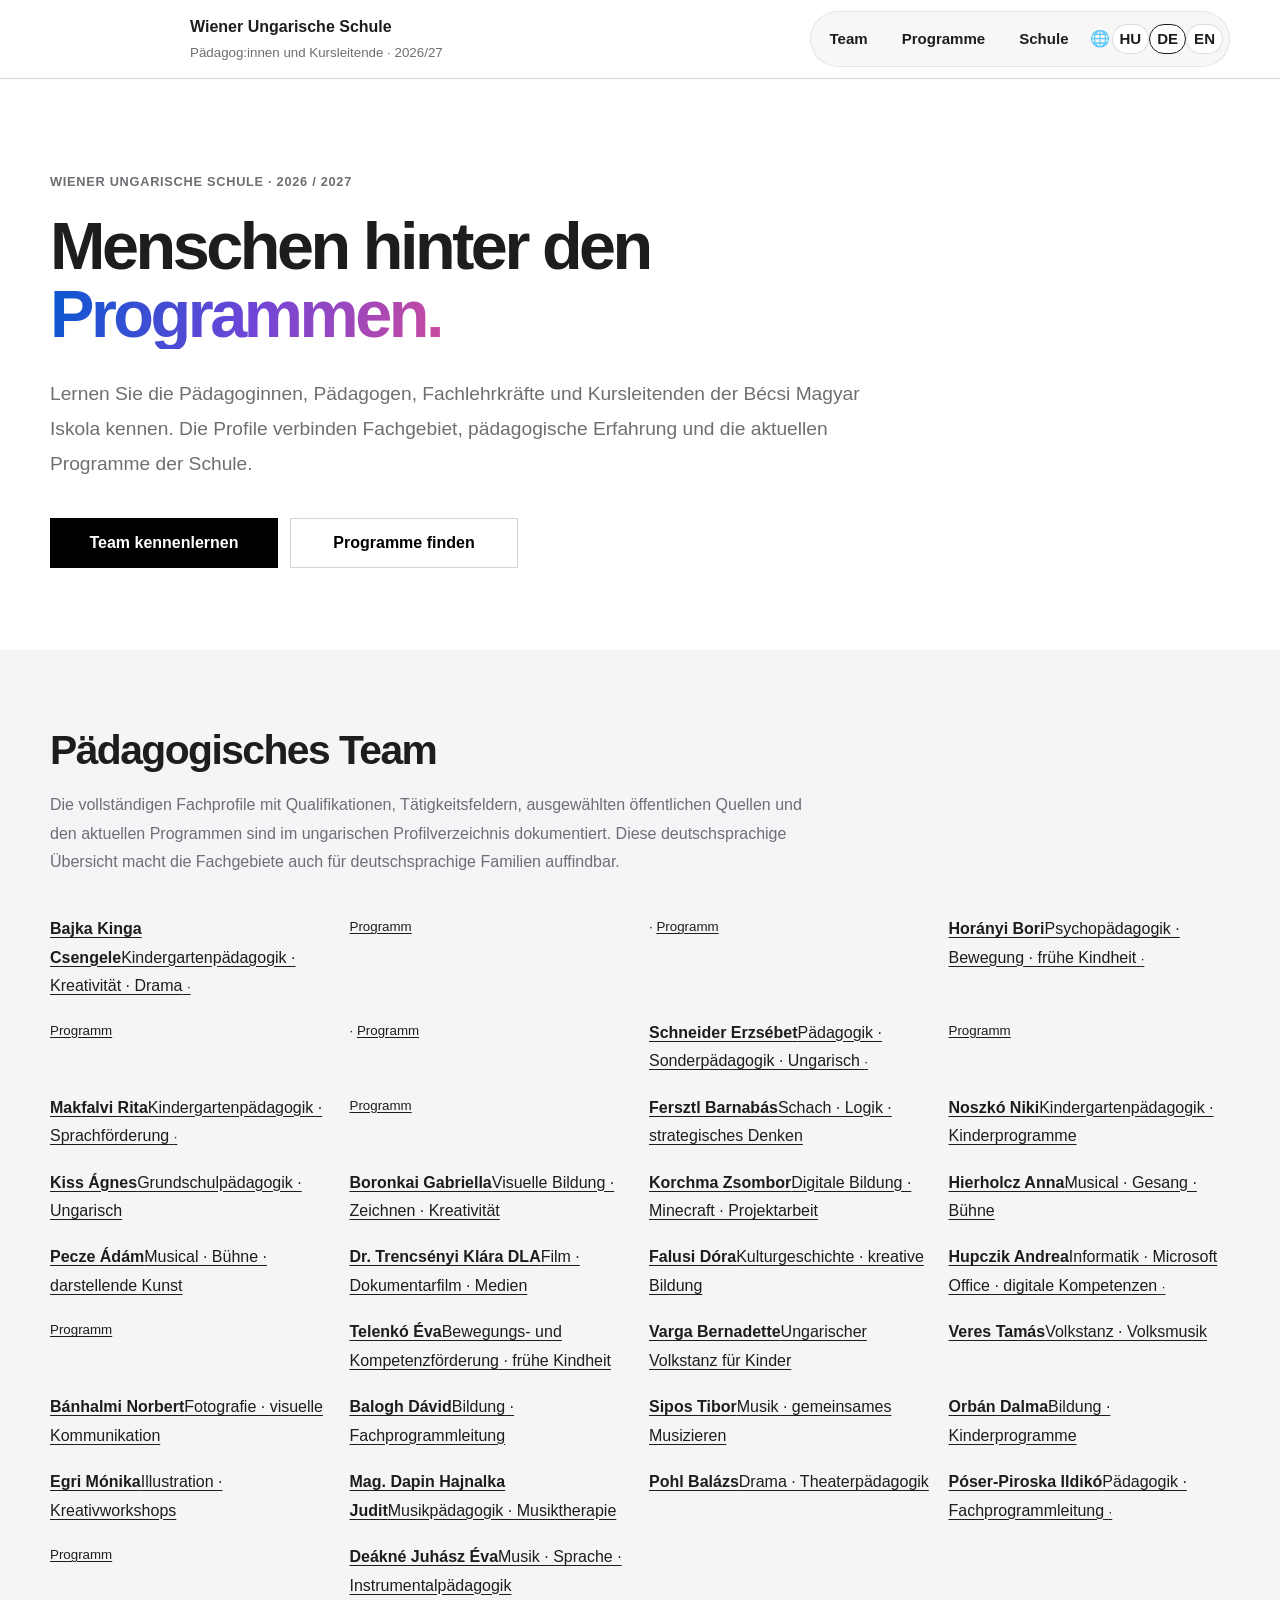
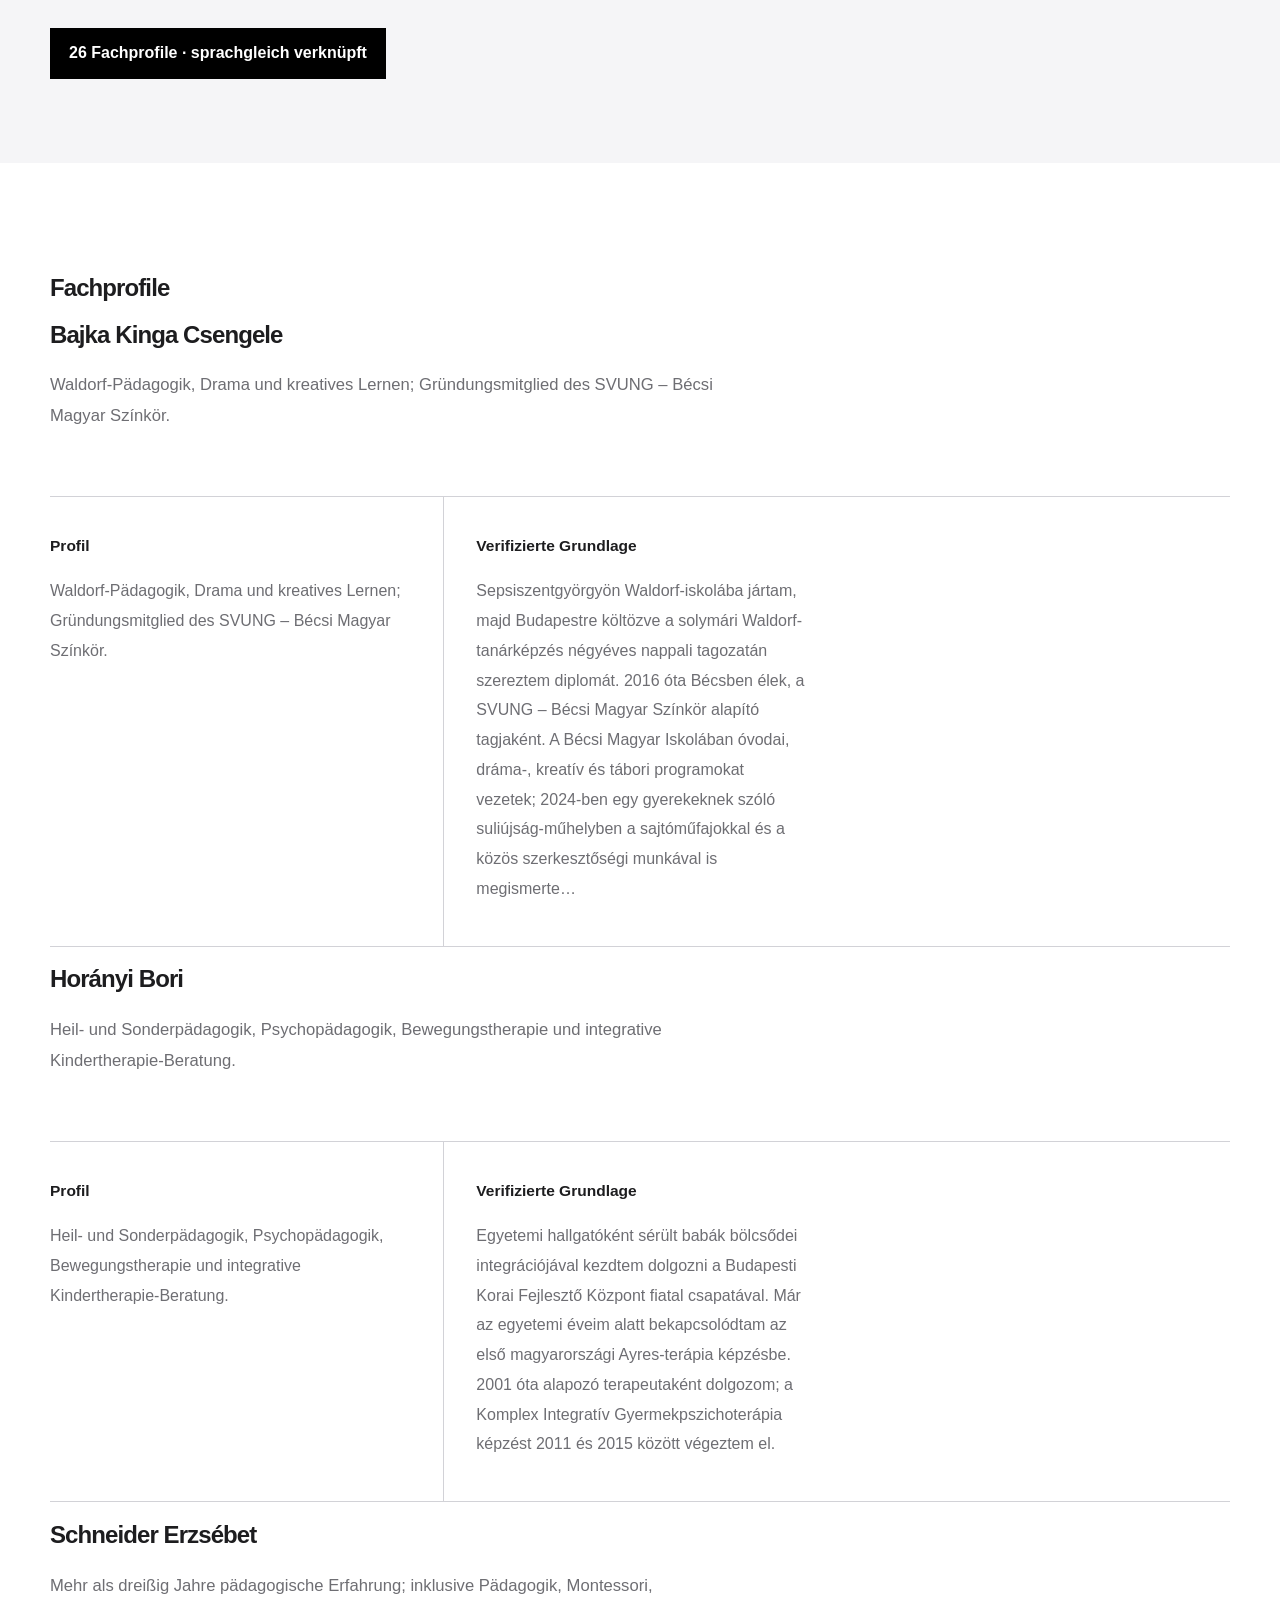
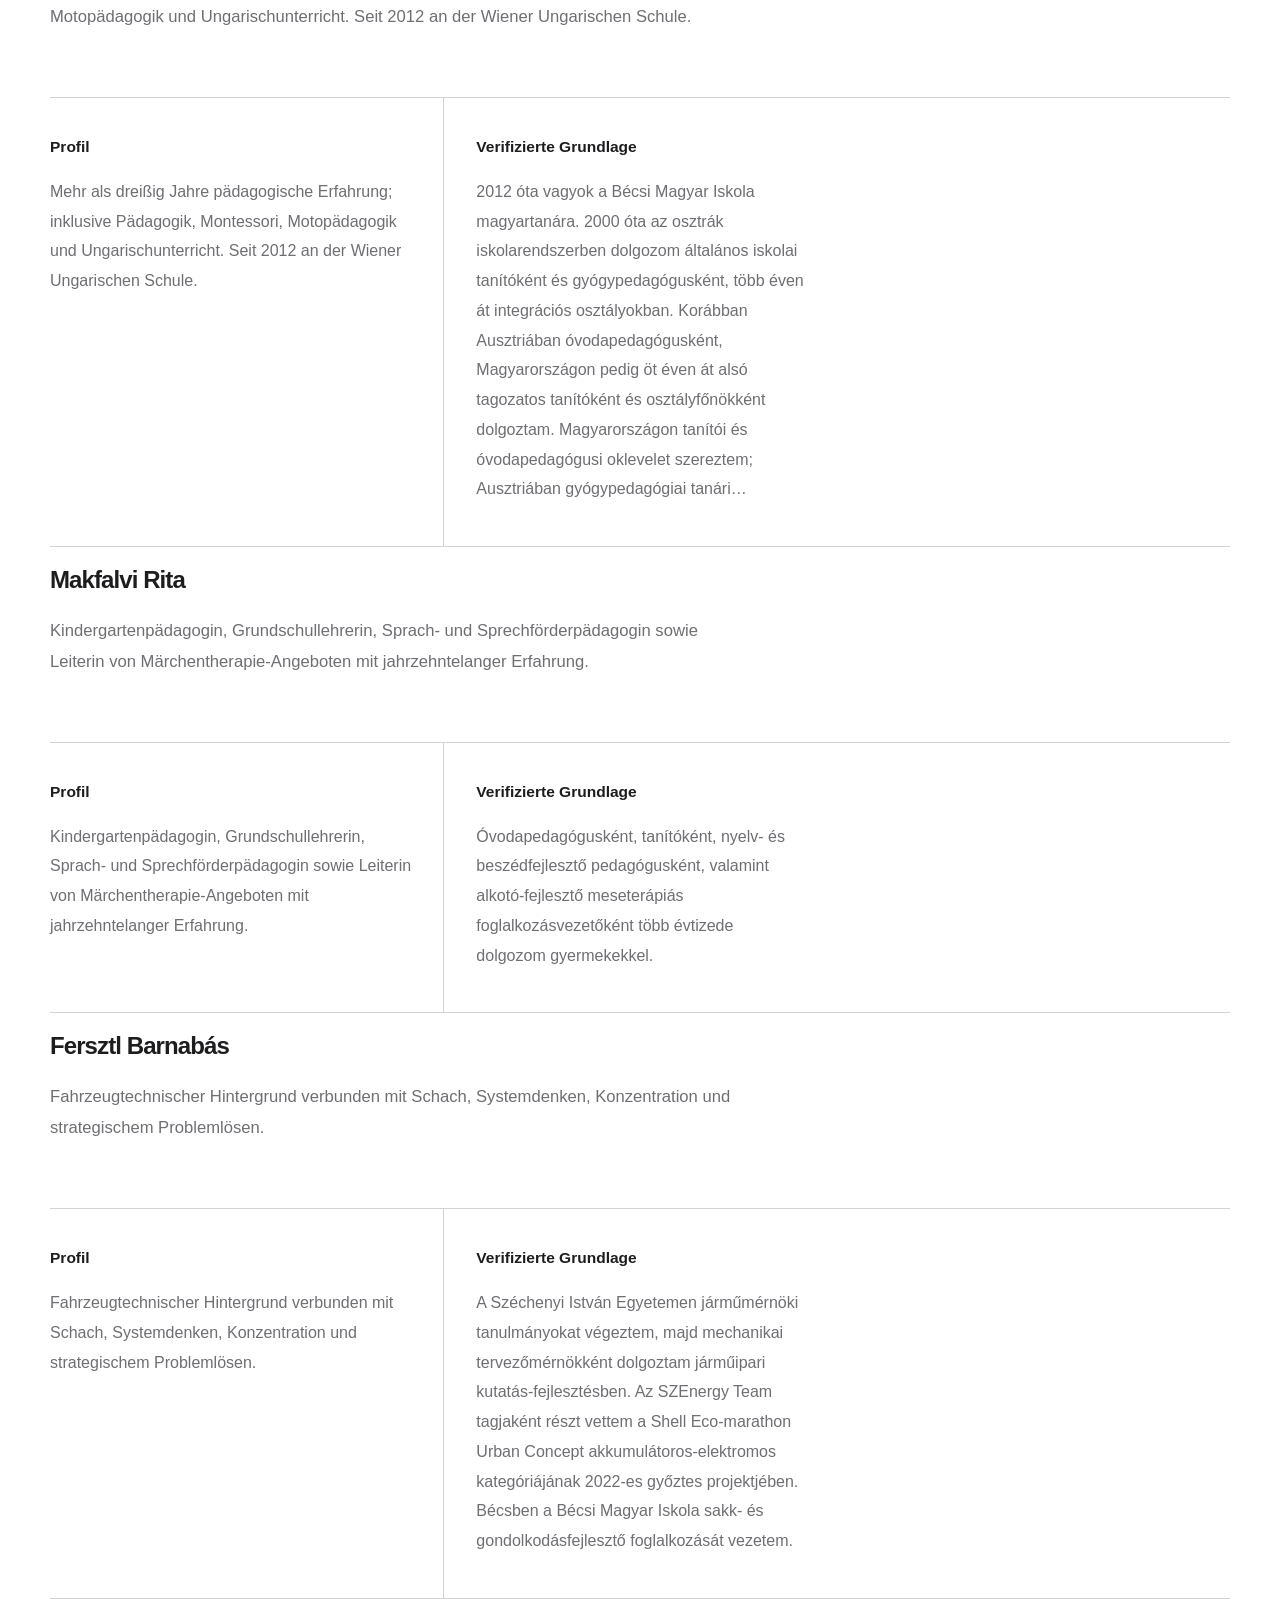
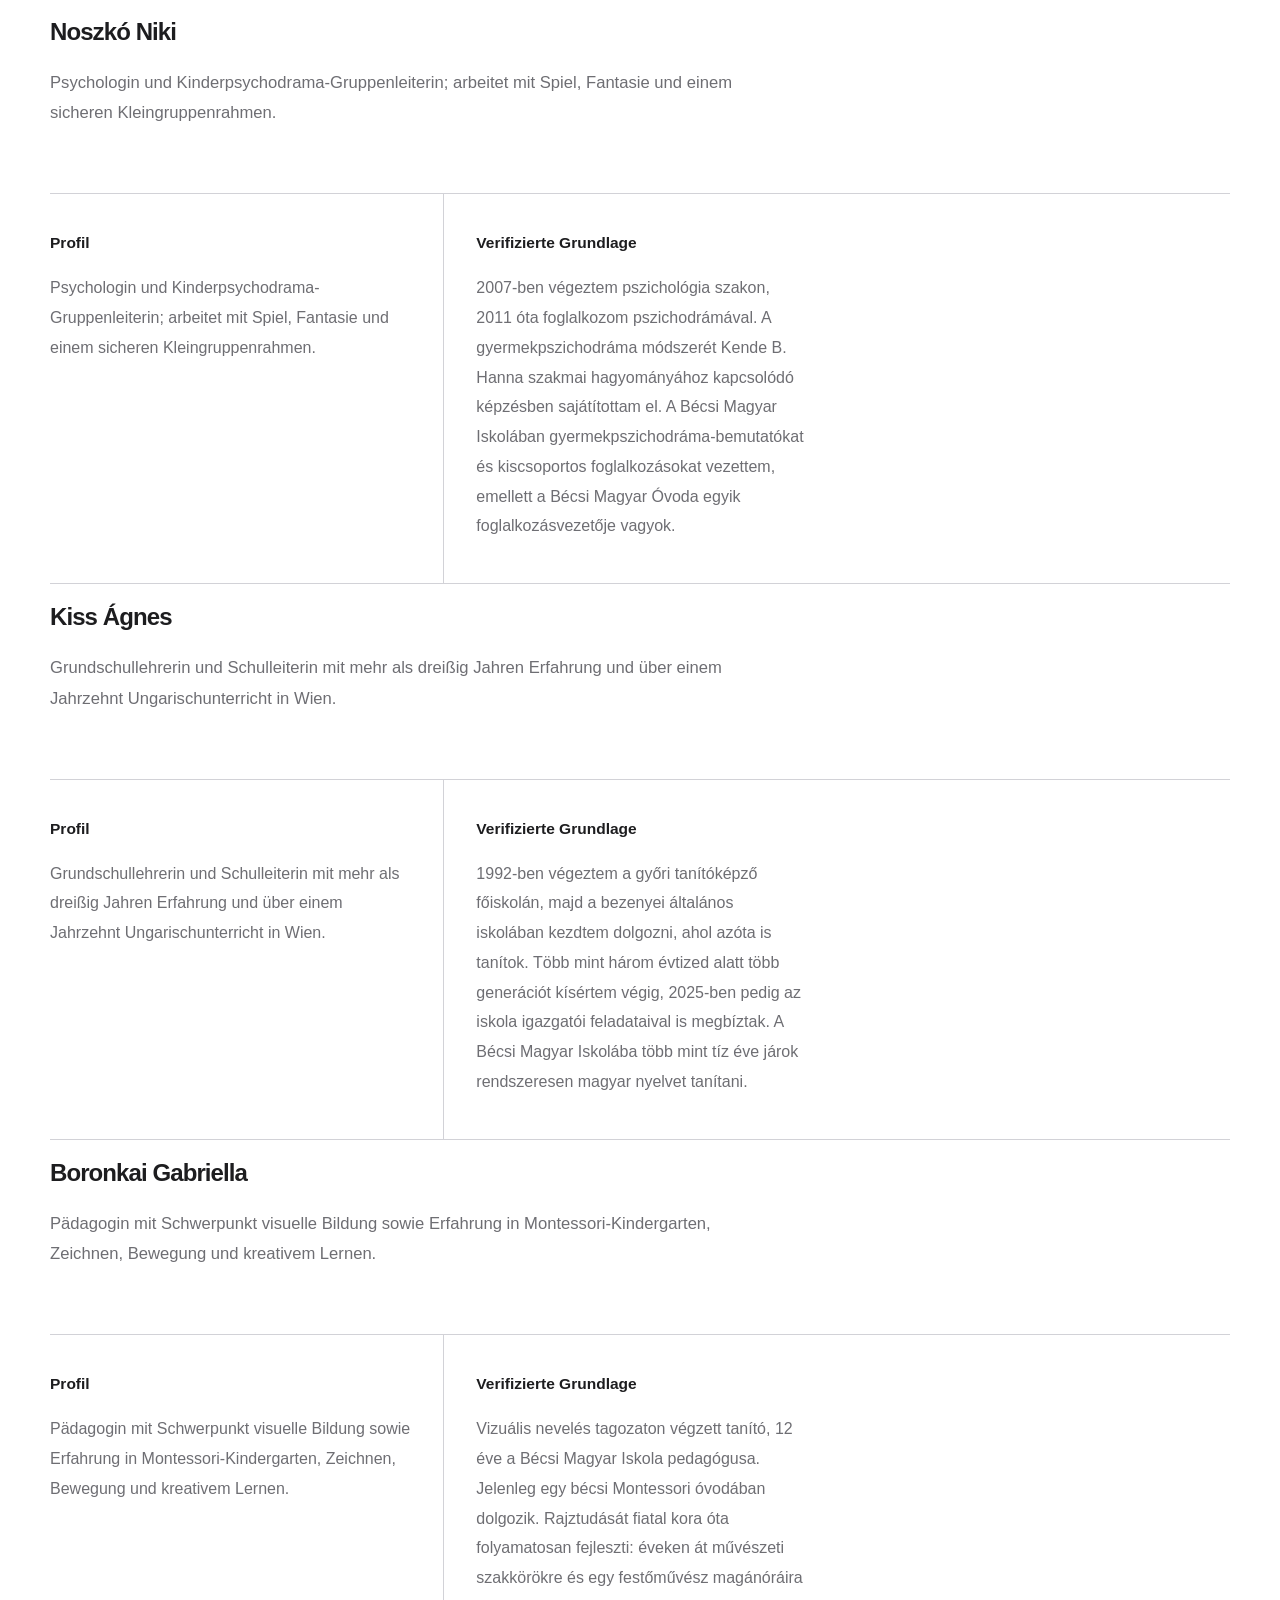
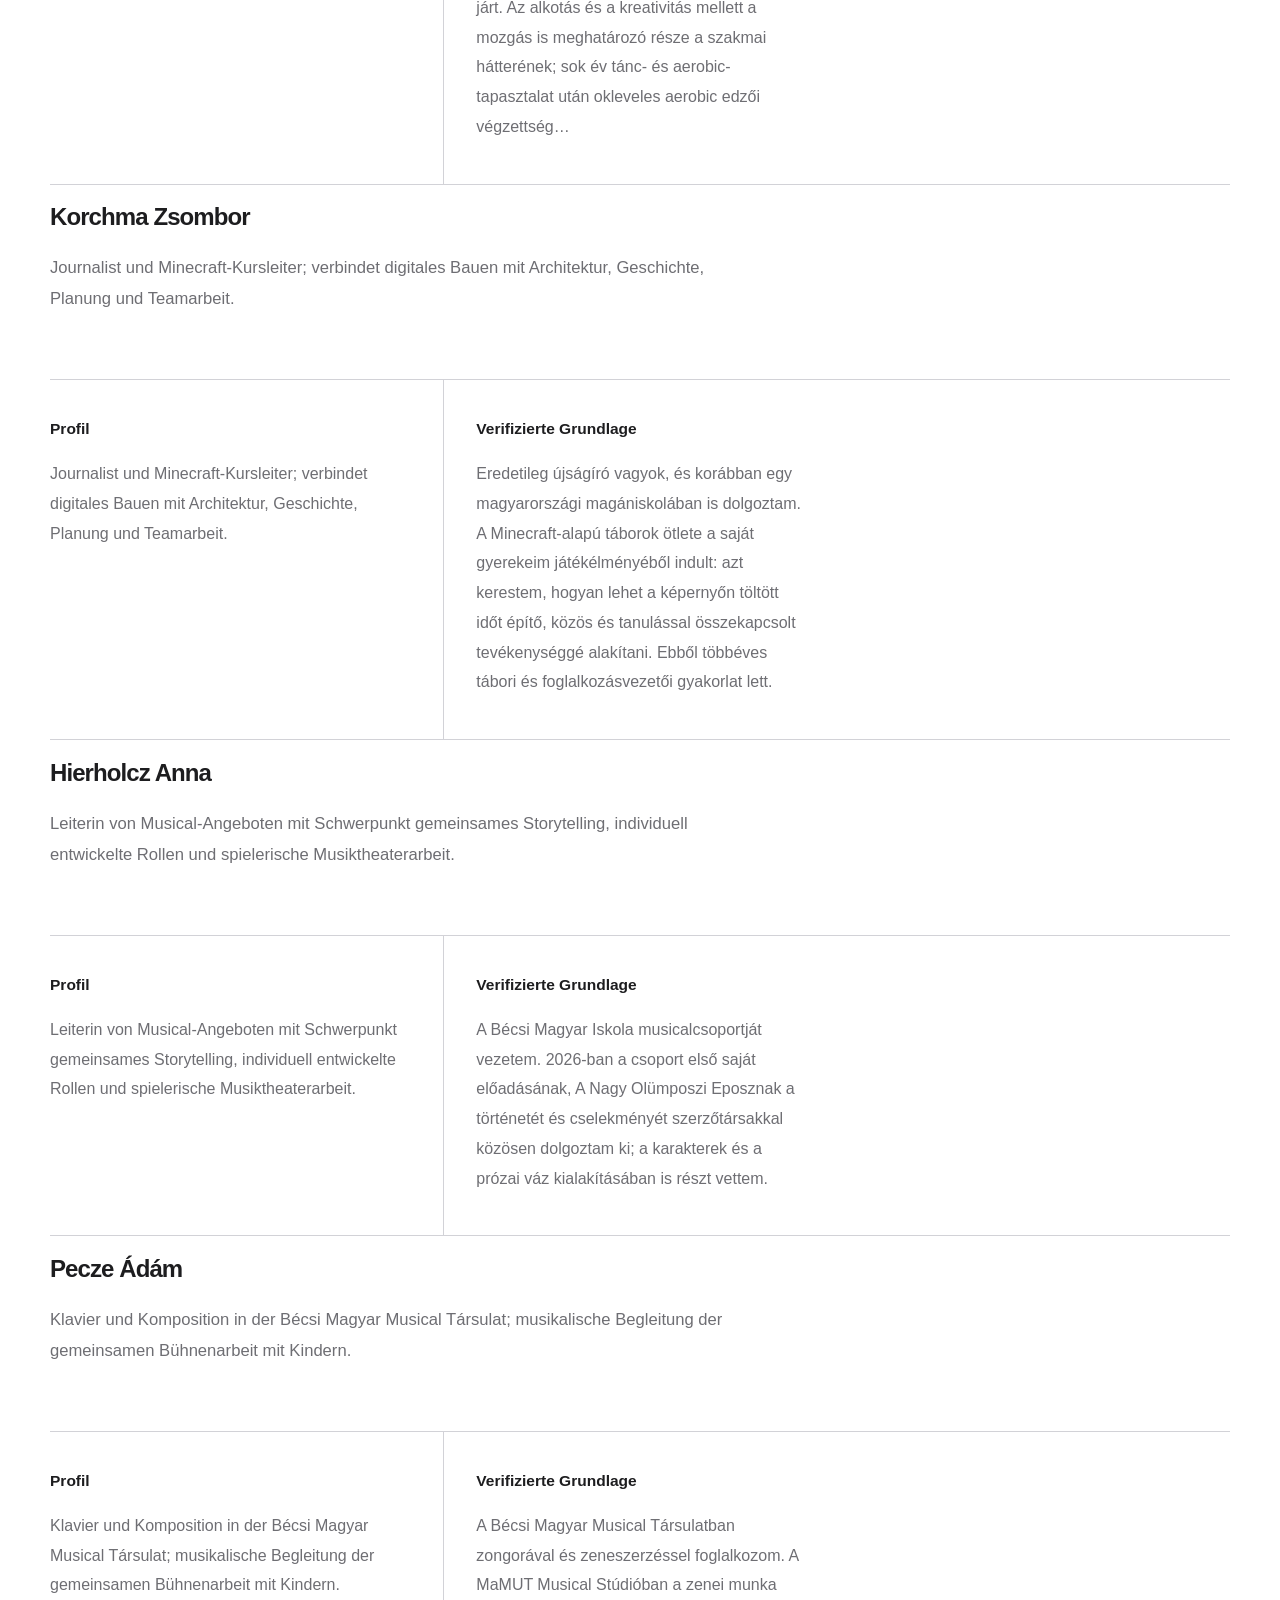
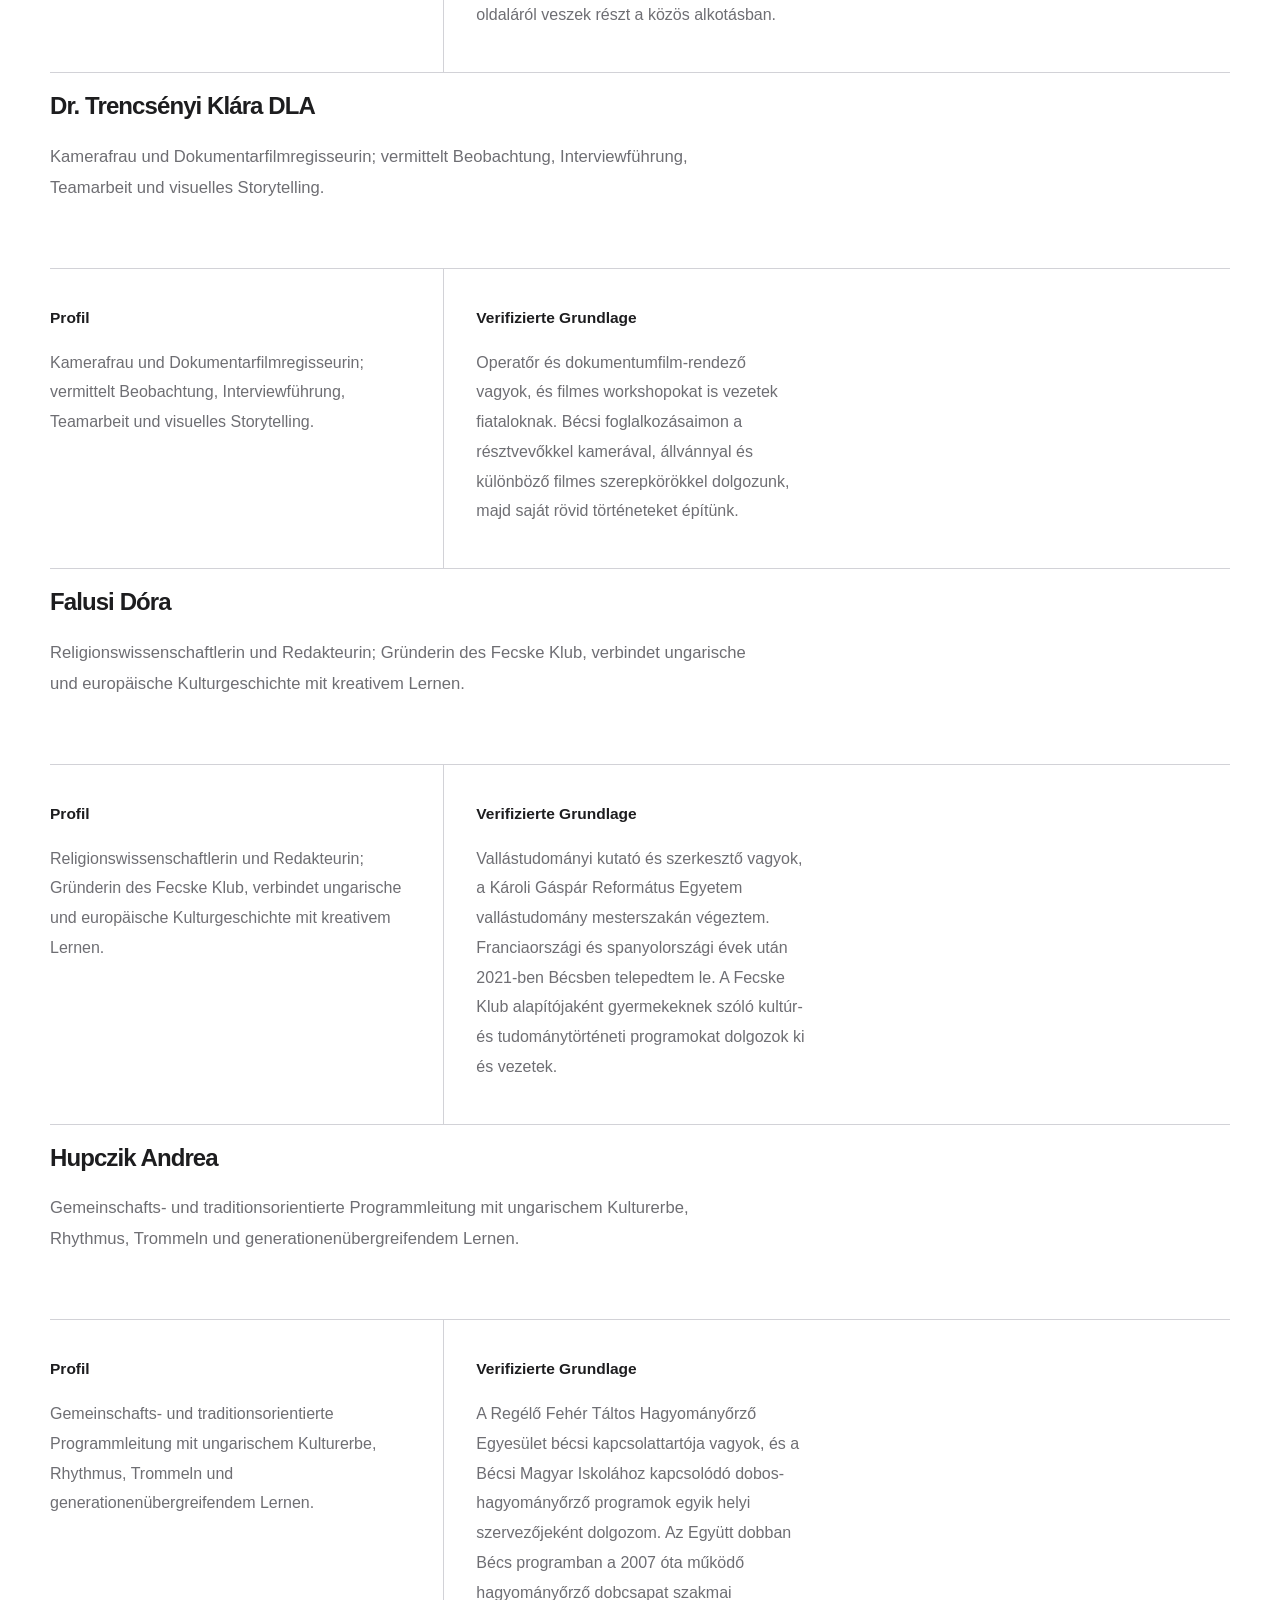
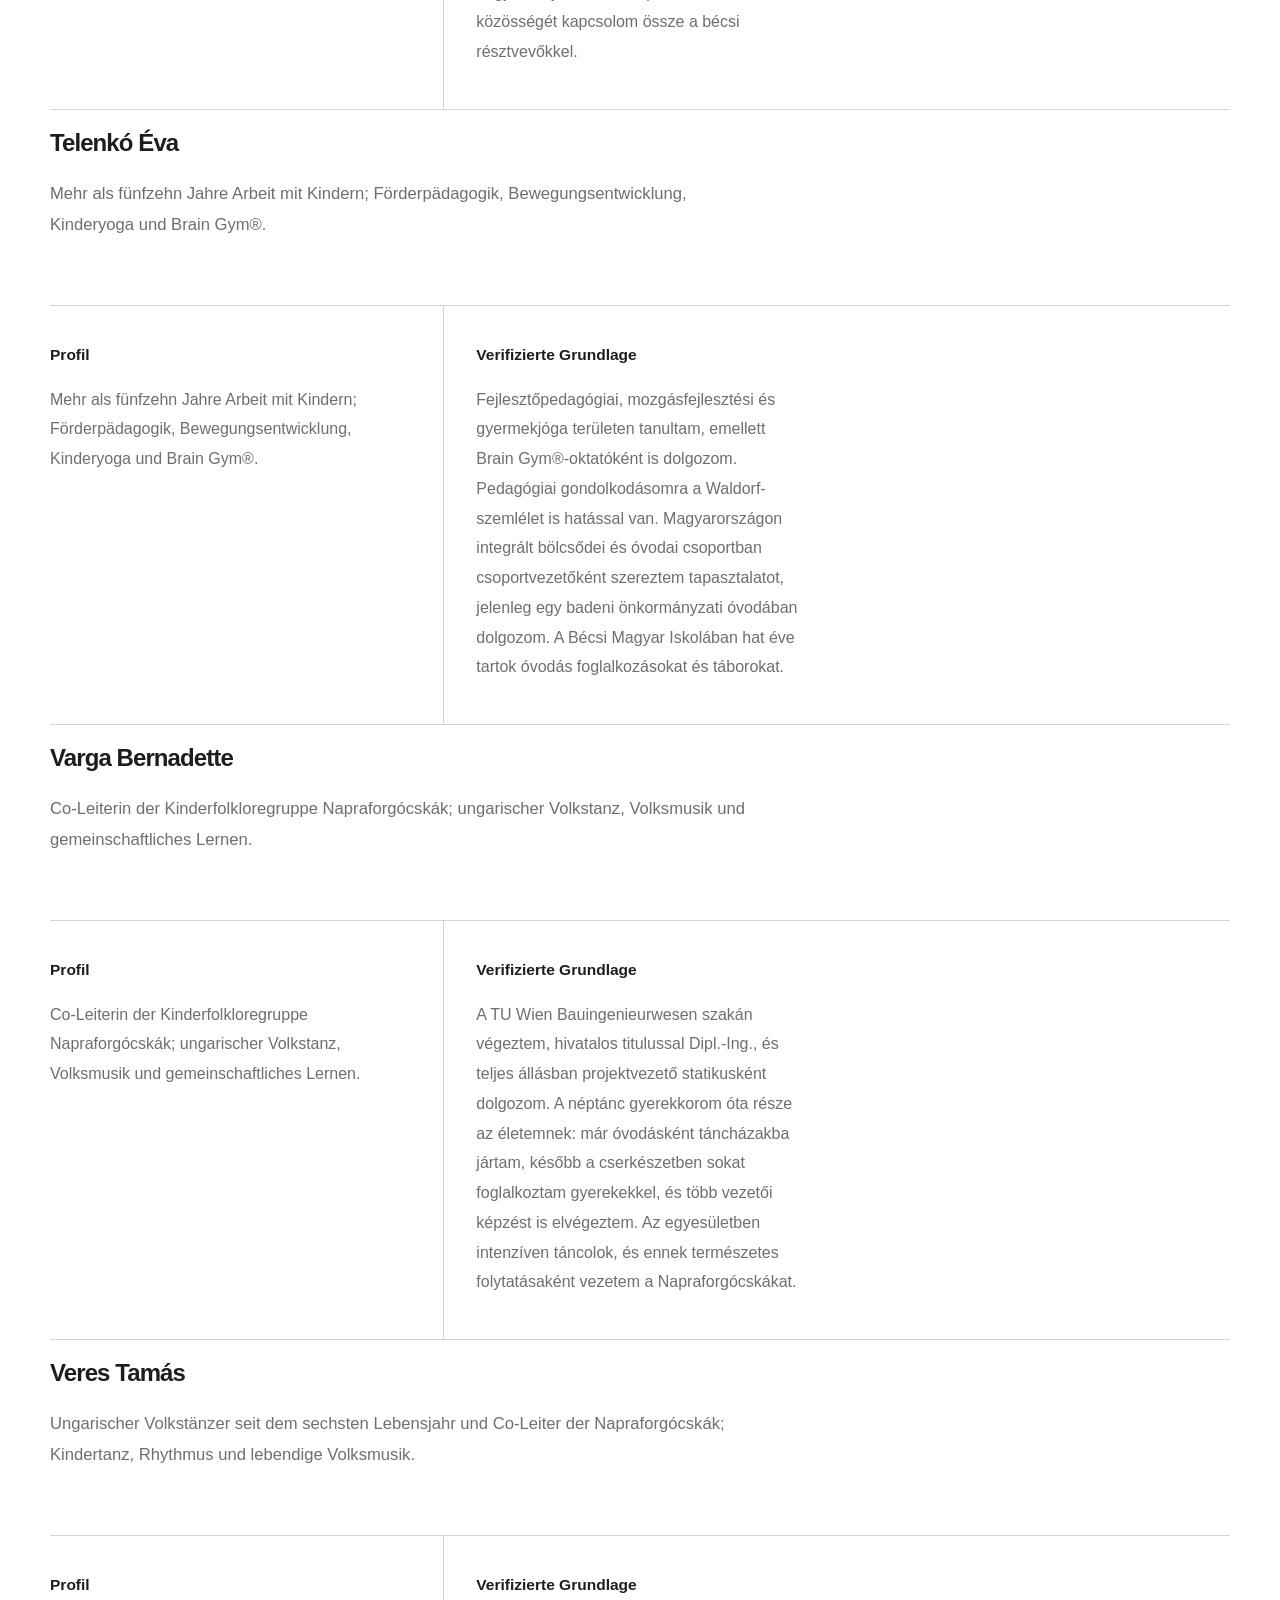
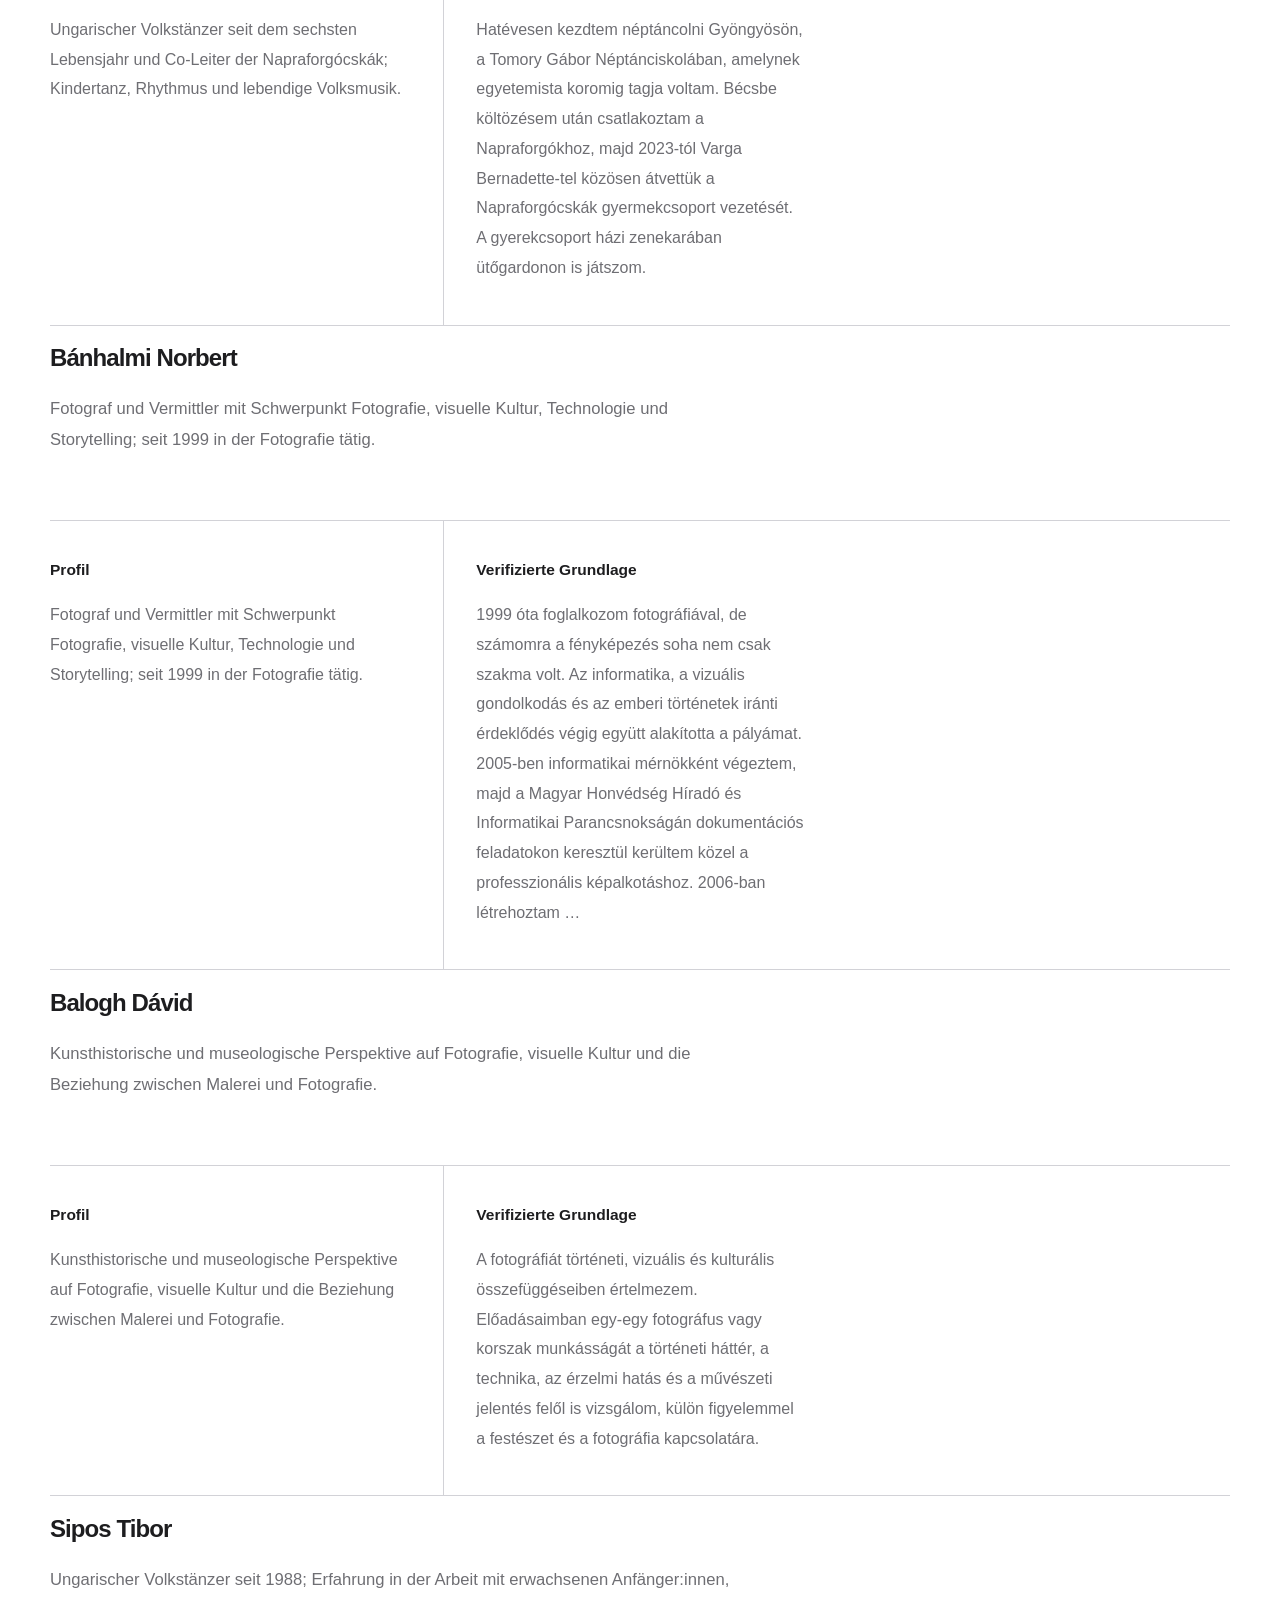
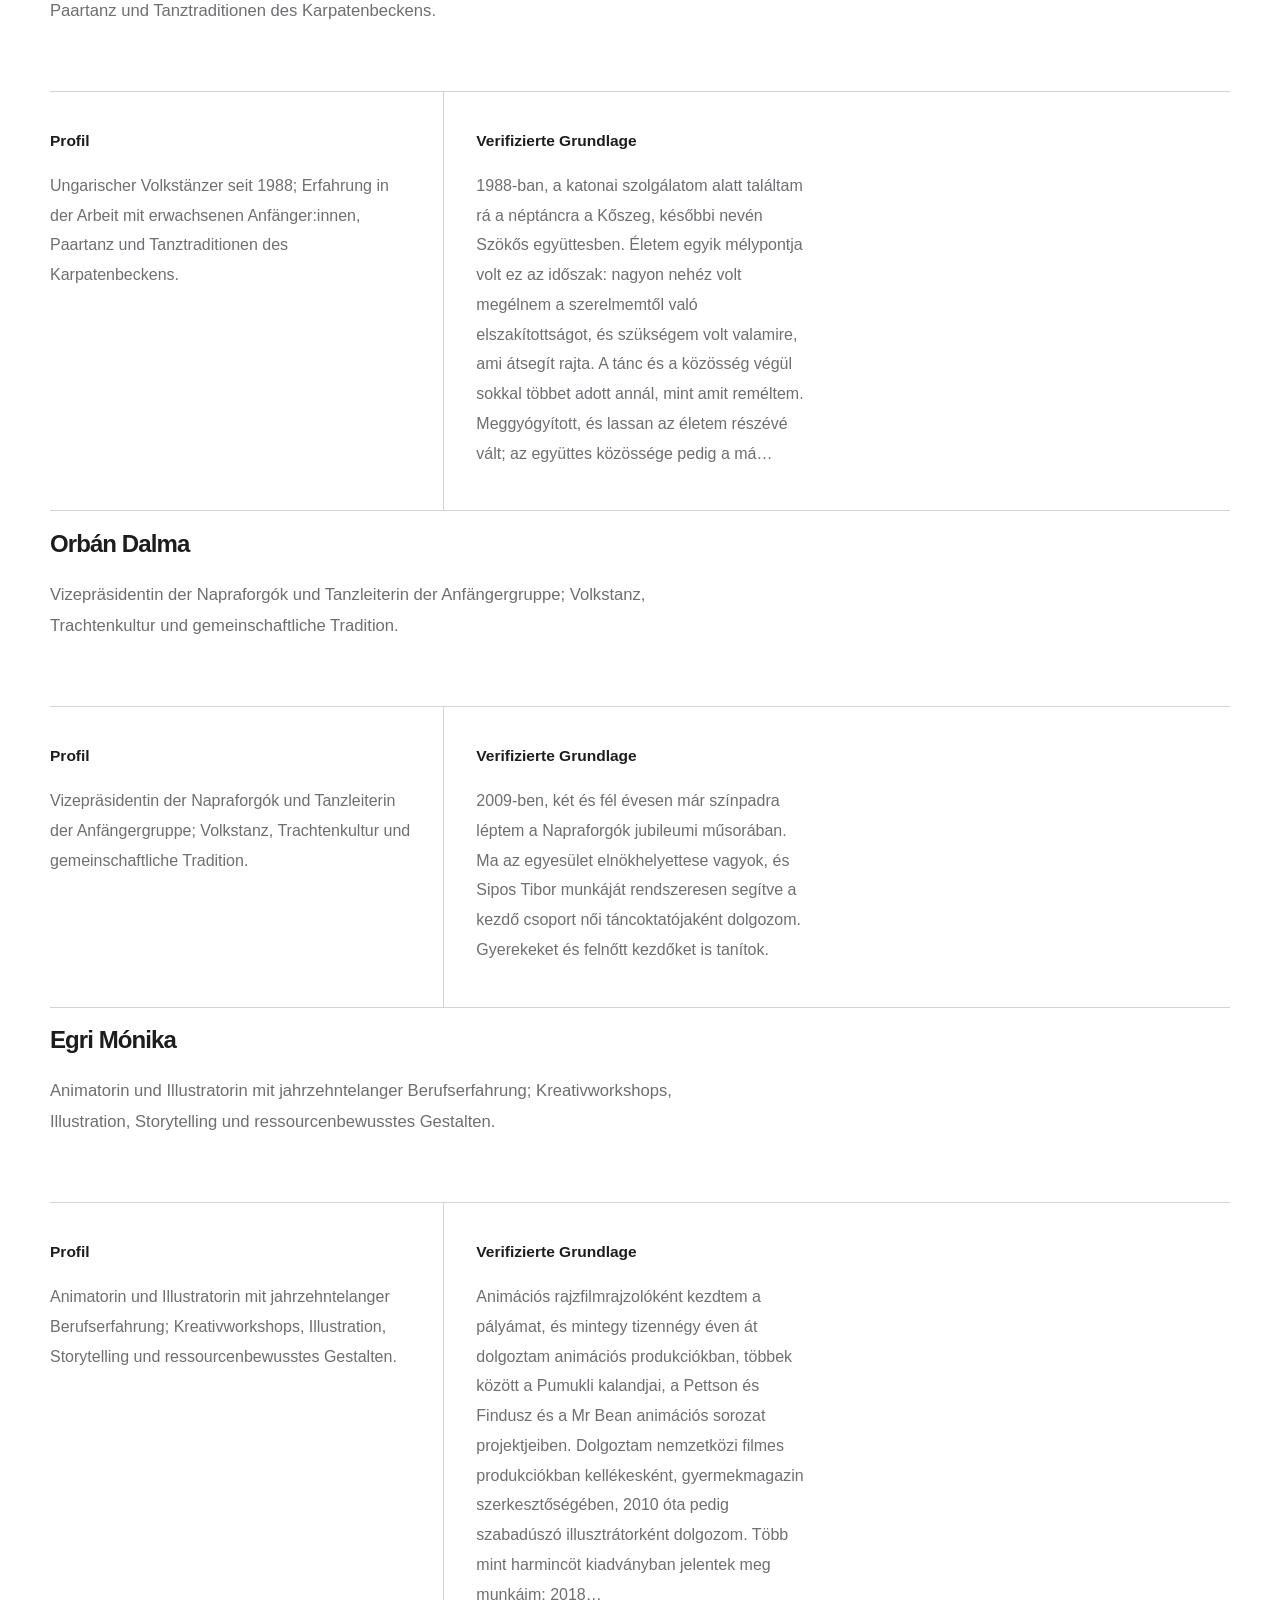
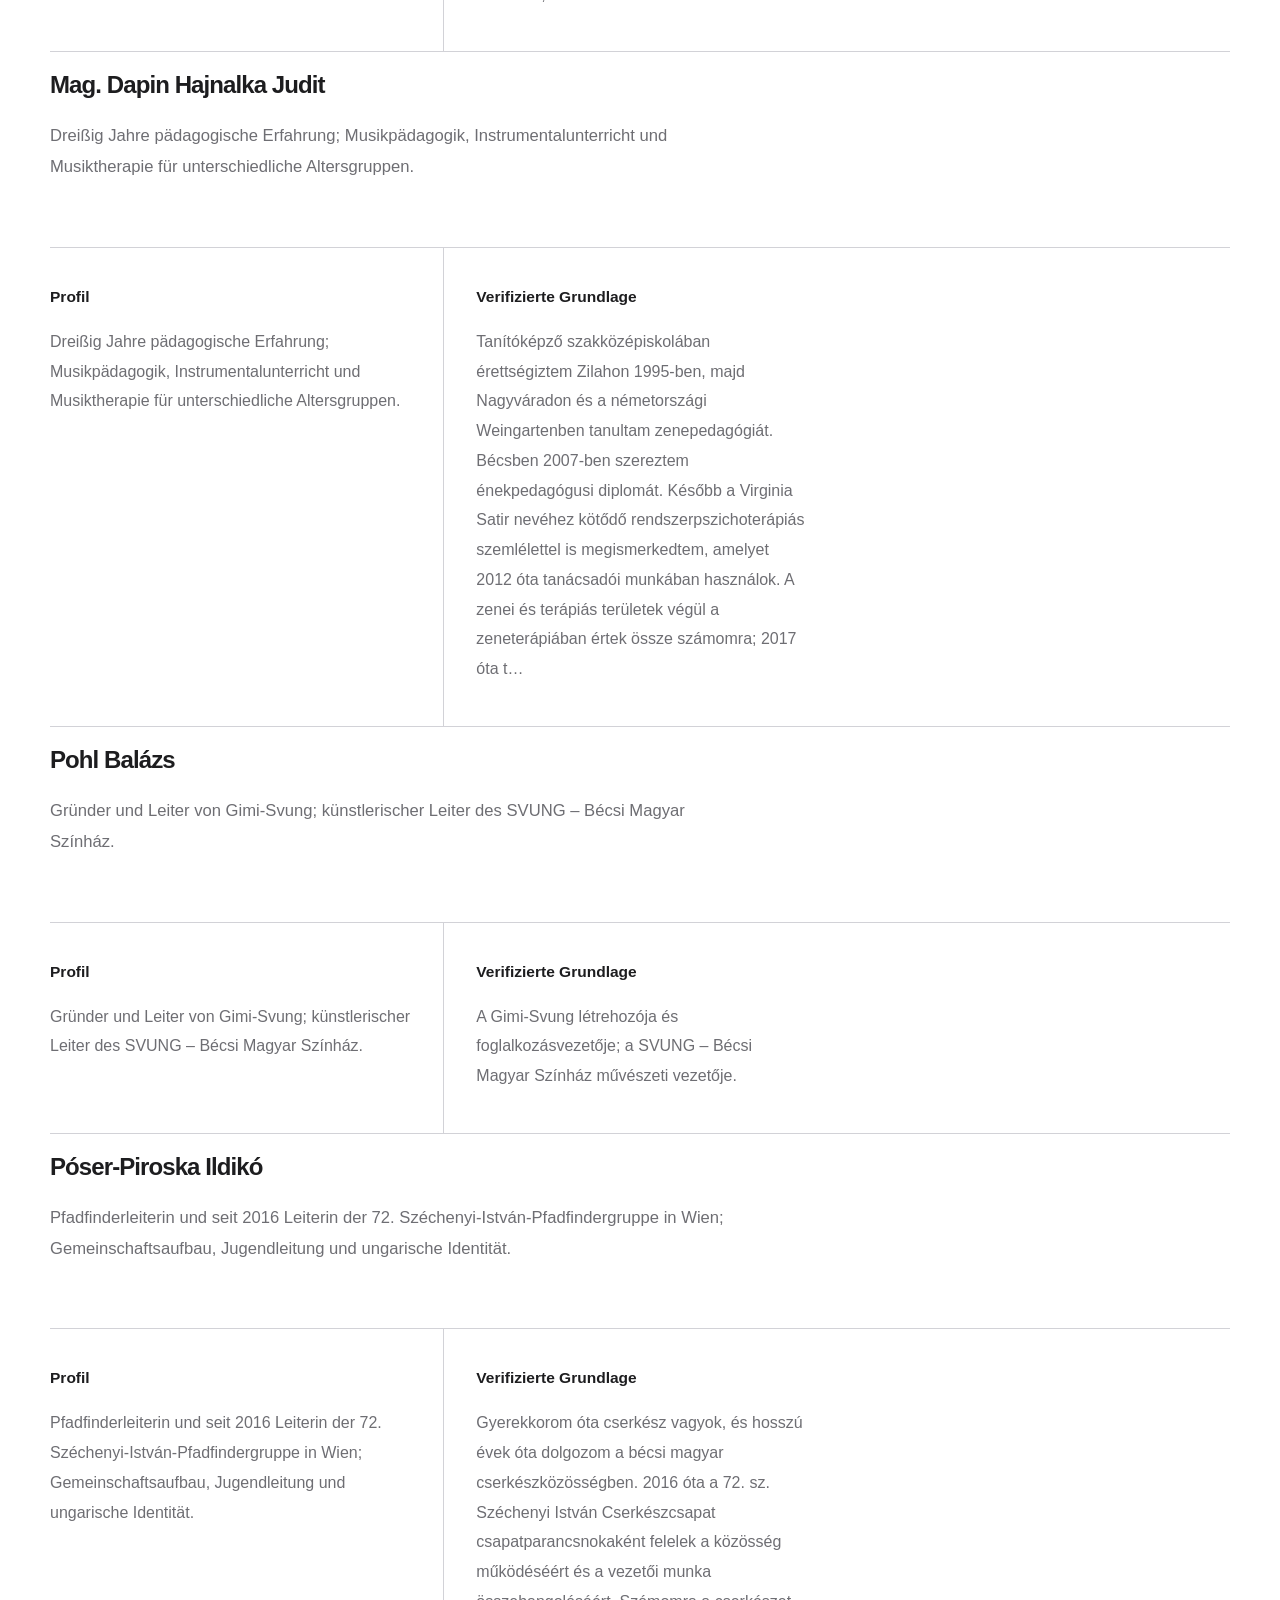
==== de/index.html @ 78e57d87 "i18n: add verified German professional profile layer for all 26 teachers" ====
<!doctype html><html lang="de-AT"><head>
<meta charset="utf-8"><meta name="viewport" content="width=device-width,initial-scale=1,viewport-fit=cover">
<title>Ungarische Pädagog:innen in Wien | Wiener Ungarische Schule</title>
<meta name="description" content="Pädagoginnen, Pädagogen und Kursleitende der Wiener Ungarischen Schule: Fachgebiete, pädagogischer Hintergrund und Programme für Kinder, Jugendliche und Erwachsene in Wien.">
<link rel="canonical" href="https://tanarok.magyariskola.at/de/"><link rel="alternate" hreflang="hu-AT" href="https://tanarok.magyariskola.at/"><link rel="alternate" hreflang="de-AT" href="https://tanarok.magyariskola.at/de/"><link rel="alternate" hreflang="en" href="https://tanarok.magyariskola.at/en/"><link rel="alternate" hreflang="x-default" href="https://tanarok.magyariskola.at/">
<meta name="robots" content="index,follow,max-snippet:-1,max-image-preview:large"><link rel="stylesheet" href="../styles.css?v=20260929-i18n">
<script type="application/ld+json">{"@context":"https://schema.org","@graph":[{"@type":["EducationalOrganization","School"],"@id":"https://www.magyariskola.at/#school","name":"Bécsi Magyar Iskola","alternateName":["BMI","Wiener Ungarische Schule","WUS"],"url":"https://www.magyariskola.at/","foundingDate":"1987"},{"@type":"CollectionPage","@id":"https://tanarok.magyariskola.at/de/#page","url":"https://tanarok.magyariskola.at/de/","name":"Ungarische Pädagog:innen in Wien","inLanguage":"de-AT","about":{"@id":"https://www.magyariskola.at/#school"}}]}</script>
</head><body><a class="skip" href="#main">Zum Inhalt</a>
<header class="head"><div class="wrap head-in"><a class="brand" href="https://www.magyariskola.at"><span><b>Wiener Ungarische Schule</b><small>Pädagog:innen und Kursleitende · 2026/27</small></span></a><nav class="nav" aria-label="Hauptnavigation"><a href="#team">Team</a><a href="https://programvalaszto.magyariskola.at/de/">Programme</a><a href="https://www.magyariskola.at">Schule</a><div class="lang-switcher" aria-label="Sprache"><span aria-hidden="true">🌐</span><a href="/" lang="hu">HU</a><a href="/de/" lang="de" aria-current="page">DE</a><a href="/en/" lang="en">EN</a></div></nav></div></header>
<main id="main"><section class="hero"><div class="wrap"><div class="eyebrow">Wiener Ungarische Schule · 2026 / 2027</div><h1>Menschen hinter den <span class="accent">Programmen.</span></h1><p class="lead">Lernen Sie die Pädagoginnen, Pädagogen, Fachlehrkräfte und Kursleitenden der Bécsi Magyar Iskola kennen. Die Profile verbinden Fachgebiet, pädagogische Erfahrung und die aktuellen Programme der Schule.</p><div class="hero-actions"><a class="btn" href="#team">Team kennenlernen</a><a class="btn ghost" href="https://programvalaszto.magyariskola.at/de/">Programme finden</a></div></div></section>
<section class="index" id="team"><div class="wrap"><h2>Pädagogisches Team</h2><p>Die vollständigen Fachprofile mit Qualifikationen, Tätigkeitsfeldern, ausgewählten öffentlichen Quellen und den aktuellen Programmen sind im ungarischen Profilverzeichnis dokumentiert. Diese deutschsprachige Übersicht macht die Fachgebiete auch für deutschsprachige Familien auffindbar.</p>
<div class="teacher-grid">
<a id="bajka-kinga-csengele" href="https://programvalaszto.magyariskola.at/de/programs.html#ovoda"><strong>Bajka Kinga Csengele</strong><span>Kindergartenpädagogik · Kreativität · Drama</span> <small>· <a href="https://programvalaszto.magyariskola.at/de/programs.html#varazsceruza">Programm</a></small> <small>· <a href="https://programvalaszto.magyariskola.at/de/programs.html#kicsi-svung">Programm</a></small></a>
<a id="horanyi-bori" href="https://programvalaszto.magyariskola.at/de/programs.html#nyelv"><strong>Horányi Bori</strong><span>Psychopädagogik · Bewegung · frühe Kindheit</span> <small>· <a href="https://programvalaszto.magyariskola.at/de/programs.html#alapozo">Programm</a></small> <small>· <a href="https://programvalaszto.magyariskola.at/de/programs.html#fokusz">Programm</a></small></a>
<a id="schneider-erzsebet" href="https://programvalaszto.magyariskola.at/de/programs.html#aspern"><strong>Schneider Erzsébet</strong><span>Pädagogik · Sonderpädagogik · Ungarisch</span> <small>· <a href="https://programvalaszto.magyariskola.at/de/programs.html#seestadt">Programm</a></small></a>
<a id="makfalvi-rita" href="https://programvalaszto.magyariskola.at/de/programs.html#ovoda-baden"><strong>Makfalvi Rita</strong><span>Kindergartenpädagogik · Sprachförderung</span> <small>· <a href="https://programvalaszto.magyariskola.at/de/programs.html#iskola-baden">Programm</a></small></a>
<a id="fersztl-barnabas" href="https://programvalaszto.magyariskola.at/de/programs.html#sakk"><strong>Fersztl Barnabás</strong><span>Schach · Logik · strategisches Denken</span></a>
<a id="noszko-niki" href="https://programvalaszto.magyariskola.at/de/programs.html#ovoda"><strong>Noszkó Niki</strong><span>Kindergartenpädagogik · Kinderprogramme</span></a>
<a id="kiss-agnes" href="https://programvalaszto.magyariskola.at/de/programs.html#schweden-1"><strong>Kiss Ágnes</strong><span>Grundschulpädagogik · Ungarisch</span></a>
<a id="boronkai-gabriella" href="https://programvalaszto.magyariskola.at/de/programs.html#rajztabla"><strong>Boronkai Gabriella</strong><span>Visuelle Bildung · Zeichnen · Kreativität</span></a>
<a id="korchma-zsombor" href="https://programvalaszto.magyariskola.at/de/programs.html#becscraft"><strong>Korchma Zsombor</strong><span>Digitale Bildung · Minecraft · Projektarbeit</span></a>
<a id="hierholcz-anna" href="https://programvalaszto.magyariskola.at/de/programs.html#mamut"><strong>Hierholcz Anna</strong><span>Musical · Gesang · Bühne</span></a>
<a id="pecze-adam" href="https://programvalaszto.magyariskola.at/de/programs.html#mamut"><strong>Pecze Ádám</strong><span>Musical · Bühne · darstellende Kunst</span></a>
<a id="trencsenyi-klara" href="https://programvalaszto.magyariskola.at/de/programs.html#filmes"><strong>Dr. Trencsényi Klára DLA</strong><span>Film · Dokumentarfilm · Medien</span></a>
<a id="falusi-dora" href="https://programvalaszto.magyariskola.at/de/programs.html#fecskeklub"><strong>Falusi Dóra</strong><span>Kulturgeschichte · kreative Bildung</span></a>
<a id="hupczik-andrea" href="https://programvalaszto.magyariskola.at/de/programs.html#vilagfa"><strong>Hupczik Andrea</strong><span>Informatik · Microsoft Office · digitale Kompetenzen</span> <small>· <a href="https://programvalaszto.magyariskola.at/de/programs.html#mos">Programm</a></small></a>
<a id="telenko-eva" href="https://programvalaszto.magyariskola.at/de/programs.html#ovoda-baden"><strong>Telenkó Éva</strong><span>Bewegungs- und Kompetenzförderung · frühe Kindheit</span></a>
<a id="varga-bernadette" href="https://programvalaszto.magyariskola.at/de/programs.html"><strong>Varga Bernadette</strong><span>Ungarischer Volkstanz für Kinder</span></a>
<a id="veres-tamas" href="https://programvalaszto.magyariskola.at/de/programs.html"><strong>Veres Tamás</strong><span>Volkstanz · Volksmusik</span></a>
<a id="banhalmi-norbert" href="https://programvalaszto.magyariskola.at/de/programs.html#fotoklub"><strong>Bánhalmi Norbert</strong><span>Fotografie · visuelle Kommunikation</span></a>
<a id="balogh-david" href="https://programvalaszto.magyariskola.at/de/programs.html#fotoklub"><strong>Balogh Dávid</strong><span>Bildung · Fachprogrammleitung</span></a>
<a id="sipos-tibor" href="https://programvalaszto.magyariskola.at/de/programs.html#kezdo-neptanc"><strong>Sipos Tibor</strong><span>Musik · gemeinsames Musizieren</span></a>
<a id="orban-dalma" href="https://programvalaszto.magyariskola.at/de/programs.html#kezdo-neptanc"><strong>Orbán Dalma</strong><span>Bildung · Kinderprogramme</span></a>
<a id="egri-monika" href="https://programvalaszto.magyariskola.at/de/programs.html#rekreacio"><strong>Egri Mónika</strong><span>Illustration · Kreativworkshops</span></a>
<a id="dapin-hajnalka-judit" href="https://programvalaszto.magyariskola.at/de/programs.html"><strong>Mag. Dapin Hajnalka Judit</strong><span>Musikpädagogik · Musiktherapie</span></a>
<a id="pohl-balazs" href="https://programvalaszto.magyariskola.at/de/programs.html#gimi-svung"><strong>Pohl Balázs</strong><span>Drama · Theaterpädagogik</span></a>
<a id="poser-piroska-ildiko" href="https://programvalaszto.magyariskola.at/de/programs.html#napraforgocskak"><strong>Póser-Piroska Ildikó</strong><span>Pädagogik · Fachprogrammleitung</span> <small>· <a href="https://programvalaszto.magyariskola.at/de/programs.html#cserkeszet">Programm</a></small></a>
<a id="deakne-juhasz-eva" href="https://programvalaszto.magyariskola.at/de/programs.html"><strong>Deákné Juhász Éva</strong><span>Musik · Sprache · Instrumentalpädagogik</span></a>
</div><p style="margin-top:28px"><a class="btn" href="/">26 Fachprofile · sprachgleich verknüpft</a></p></div></section><section class="profiles localized-profiles"><div class="wrap"><h2>Fachprofile</h2><article class="localized-profile" id="bajka-kinga-csengele-details"><h2>Bajka Kinga Csengele</h2><p class="role">Waldorf-Pädagogik, Drama und kreatives Lernen; Gründungsmitglied des SVUNG – Bécsi Magyar Színkör.</p><div class="bio-segments"><section class="segment"><h3>Profil</h3><p>Waldorf-Pädagogik, Drama und kreatives Lernen; Gründungsmitglied des SVUNG – Bécsi Magyar Színkör.</p></section><section class="segment"><h3>Verifizierte Grundlage</h3><p>Sepsiszentgyörgyön Waldorf-iskolába jártam, majd Budapestre költözve a solymári Waldorf-tanárképzés négyéves nappali tagozatán szereztem diplomát. 2016 óta Bécsben élek, a SVUNG – Bécsi Magyar Színkör alapító tagjaként. A Bécsi Magyar Iskolában óvodai, dráma-, kreatív és tábori programokat vezetek; 2024-ben egy gyerekeknek szóló suliújság-műhelyben a sajtóműfajokkal és a közös szerkesztőségi munkával is megismerte…</p></section></div></article>
<article class="localized-profile" id="horanyi-bori-details"><h2>Horányi Bori</h2><p class="role">Heil- und Sonderpädagogik, Psychopädagogik, Bewegungstherapie und integrative Kindertherapie-Beratung.</p><div class="bio-segments"><section class="segment"><h3>Profil</h3><p>Heil- und Sonderpädagogik, Psychopädagogik, Bewegungstherapie und integrative Kindertherapie-Beratung.</p></section><section class="segment"><h3>Verifizierte Grundlage</h3><p>Egyetemi hallgatóként sérült babák bölcsődei integrációjával kezdtem dolgozni a Budapesti Korai Fejlesztő Központ fiatal csapatával. Már az egyetemi éveim alatt bekapcsolódtam az első magyarországi Ayres-terápia képzésbe. 2001 óta alapozó terapeutaként dolgozom; a Komplex Integratív Gyermekpszichoterápia képzést 2011 és 2015 között végeztem el.</p></section></div></article>
<article class="localized-profile" id="schneider-erzsebet-details"><h2>Schneider Erzsébet</h2><p class="role">Mehr als dreißig Jahre pädagogische Erfahrung; inklusive Pädagogik, Montessori, Motopädagogik und Ungarischunterricht. Seit 2012 an der Wiener Ungarischen Schule.</p><div class="bio-segments"><section class="segment"><h3>Profil</h3><p>Mehr als dreißig Jahre pädagogische Erfahrung; inklusive Pädagogik, Montessori, Motopädagogik und Ungarischunterricht. Seit 2012 an der Wiener Ungarischen Schule.</p></section><section class="segment"><h3>Verifizierte Grundlage</h3><p>2012 óta vagyok a Bécsi Magyar Iskola magyartanára. 2000 óta az osztrák iskolarendszerben dolgozom általános iskolai tanítóként és gyógypedagógusként, több éven át integrációs osztályokban. Korábban Ausztriában óvodapedagógusként, Magyarországon pedig öt éven át alsó tagozatos tanítóként és osztályfőnökként dolgoztam. Magyarországon tanítói és óvodapedagógusi oklevelet szereztem; Ausztriában gyógypedagógiai tanári…</p></section></div></article>
<article class="localized-profile" id="makfalvi-rita-details"><h2>Makfalvi Rita</h2><p class="role">Kindergartenpädagogin, Grundschullehrerin, Sprach- und Sprechförderpädagogin sowie Leiterin von Märchentherapie-Angeboten mit jahrzehntelanger Erfahrung.</p><div class="bio-segments"><section class="segment"><h3>Profil</h3><p>Kindergartenpädagogin, Grundschullehrerin, Sprach- und Sprechförderpädagogin sowie Leiterin von Märchentherapie-Angeboten mit jahrzehntelanger Erfahrung.</p></section><section class="segment"><h3>Verifizierte Grundlage</h3><p>Óvodapedagógusként, tanítóként, nyelv- és beszédfejlesztő pedagógusként, valamint alkotó-fejlesztő meseterápiás foglalkozásvezetőként több évtizede dolgozom gyermekekkel.</p></section></div></article>
<article class="localized-profile" id="fersztl-barnabas-details"><h2>Fersztl Barnabás</h2><p class="role">Fahrzeugtechnischer Hintergrund verbunden mit Schach, Systemdenken, Konzentration und strategischem Problemlösen.</p><div class="bio-segments"><section class="segment"><h3>Profil</h3><p>Fahrzeugtechnischer Hintergrund verbunden mit Schach, Systemdenken, Konzentration und strategischem Problemlösen.</p></section><section class="segment"><h3>Verifizierte Grundlage</h3><p>A Széchenyi István Egyetemen járműmérnöki tanulmányokat végeztem, majd mechanikai tervezőmérnökként dolgoztam járműipari kutatás-fejlesztésben. Az SZEnergy Team tagjaként részt vettem a Shell Eco-marathon Urban Concept akkumulátoros-elektromos kategóriájának 2022-es győztes projektjében. Bécsben a Bécsi Magyar Iskola sakk- és gondolkodásfejlesztő foglalkozását vezetem.</p></section></div></article>
<article class="localized-profile" id="noszko-niki-details"><h2>Noszkó Niki</h2><p class="role">Psychologin und Kinderpsychodrama-Gruppenleiterin; arbeitet mit Spiel, Fantasie und einem sicheren Kleingruppenrahmen.</p><div class="bio-segments"><section class="segment"><h3>Profil</h3><p>Psychologin und Kinderpsychodrama-Gruppenleiterin; arbeitet mit Spiel, Fantasie und einem sicheren Kleingruppenrahmen.</p></section><section class="segment"><h3>Verifizierte Grundlage</h3><p>2007-ben végeztem pszichológia szakon, 2011 óta foglalkozom pszichodrámával. A gyermekpszichodráma módszerét Kende B. Hanna szakmai hagyományához kapcsolódó képzésben sajátítottam el. A Bécsi Magyar Iskolában gyermekpszichodráma-bemutatókat és kiscsoportos foglalkozásokat vezettem, emellett a Bécsi Magyar Óvoda egyik foglalkozásvezetője vagyok.</p></section></div></article>
<article class="localized-profile" id="kiss-agnes-details"><h2>Kiss Ágnes</h2><p class="role">Grundschullehrerin und Schulleiterin mit mehr als dreißig Jahren Erfahrung und über einem Jahrzehnt Ungarischunterricht in Wien.</p><div class="bio-segments"><section class="segment"><h3>Profil</h3><p>Grundschullehrerin und Schulleiterin mit mehr als dreißig Jahren Erfahrung und über einem Jahrzehnt Ungarischunterricht in Wien.</p></section><section class="segment"><h3>Verifizierte Grundlage</h3><p>1992-ben végeztem a győri tanítóképző főiskolán, majd a bezenyei általános iskolában kezdtem dolgozni, ahol azóta is tanítok. Több mint három évtized alatt több generációt kísértem végig, 2025-ben pedig az iskola igazgatói feladataival is megbíztak. A Bécsi Magyar Iskolába több mint tíz éve járok rendszeresen magyar nyelvet tanítani.</p></section></div></article>
<article class="localized-profile" id="boronkai-gabriella-details"><h2>Boronkai Gabriella</h2><p class="role">Pädagogin mit Schwerpunkt visuelle Bildung sowie Erfahrung in Montessori-Kindergarten, Zeichnen, Bewegung und kreativem Lernen.</p><div class="bio-segments"><section class="segment"><h3>Profil</h3><p>Pädagogin mit Schwerpunkt visuelle Bildung sowie Erfahrung in Montessori-Kindergarten, Zeichnen, Bewegung und kreativem Lernen.</p></section><section class="segment"><h3>Verifizierte Grundlage</h3><p>Vizuális nevelés tagozaton végzett tanító, 12 éve a Bécsi Magyar Iskola pedagógusa. Jelenleg egy bécsi Montessori óvodában dolgozik. Rajztudását fiatal kora óta folyamatosan fejleszti: éveken át művészeti szakkörökre és egy festőművész magánóráira járt. Az alkotás és a kreativitás mellett a mozgás is meghatározó része a szakmai hátterének; sok év tánc- és aerobic-tapasztalat után okleveles aerobic edzői végzettség…</p></section></div></article>
<article class="localized-profile" id="korchma-zsombor-details"><h2>Korchma Zsombor</h2><p class="role">Journalist und Minecraft-Kursleiter; verbindet digitales Bauen mit Architektur, Geschichte, Planung und Teamarbeit.</p><div class="bio-segments"><section class="segment"><h3>Profil</h3><p>Journalist und Minecraft-Kursleiter; verbindet digitales Bauen mit Architektur, Geschichte, Planung und Teamarbeit.</p></section><section class="segment"><h3>Verifizierte Grundlage</h3><p>Eredetileg újságíró vagyok, és korábban egy magyarországi magániskolában is dolgoztam. A Minecraft-alapú táborok ötlete a saját gyerekeim játékélményéből indult: azt kerestem, hogyan lehet a képernyőn töltött időt építő, közös és tanulással összekapcsolt tevékenységgé alakítani. Ebből többéves tábori és foglalkozásvezetői gyakorlat lett.</p></section></div></article>
<article class="localized-profile" id="hierholcz-anna-details"><h2>Hierholcz Anna</h2><p class="role">Leiterin von Musical-Angeboten mit Schwerpunkt gemeinsames Storytelling, individuell entwickelte Rollen und spielerische Musiktheaterarbeit.</p><div class="bio-segments"><section class="segment"><h3>Profil</h3><p>Leiterin von Musical-Angeboten mit Schwerpunkt gemeinsames Storytelling, individuell entwickelte Rollen und spielerische Musiktheaterarbeit.</p></section><section class="segment"><h3>Verifizierte Grundlage</h3><p>A Bécsi Magyar Iskola musicalcsoportját vezetem. 2026-ban a csoport első saját előadásának, A Nagy Olümposzi Eposznak a történetét és cselekményét szerzőtársakkal közösen dolgoztam ki; a karakterek és a prózai váz kialakításában is részt vettem.</p></section></div></article>
<article class="localized-profile" id="pecze-adam-details"><h2>Pecze Ádám</h2><p class="role">Klavier und Komposition in der Bécsi Magyar Musical Társulat; musikalische Begleitung der gemeinsamen Bühnenarbeit mit Kindern.</p><div class="bio-segments"><section class="segment"><h3>Profil</h3><p>Klavier und Komposition in der Bécsi Magyar Musical Társulat; musikalische Begleitung der gemeinsamen Bühnenarbeit mit Kindern.</p></section><section class="segment"><h3>Verifizierte Grundlage</h3><p>A Bécsi Magyar Musical Társulatban zongorával és zeneszerzéssel foglalkozom. A MaMUT Musical Stúdióban a zenei munka oldaláról veszek részt a közös alkotásban.</p></section></div></article>
<article class="localized-profile" id="trencsenyi-klara-details"><h2>Dr. Trencsényi Klára DLA</h2><p class="role">Kamerafrau und Dokumentarfilmregisseurin; vermittelt Beobachtung, Interviewführung, Teamarbeit und visuelles Storytelling.</p><div class="bio-segments"><section class="segment"><h3>Profil</h3><p>Kamerafrau und Dokumentarfilmregisseurin; vermittelt Beobachtung, Interviewführung, Teamarbeit und visuelles Storytelling.</p></section><section class="segment"><h3>Verifizierte Grundlage</h3><p>Operatőr és dokumentumfilm-rendező vagyok, és filmes workshopokat is vezetek fiataloknak. Bécsi foglalkozásaimon a résztvevőkkel kamerával, állvánnyal és különböző filmes szerepkörökkel dolgozunk, majd saját rövid történeteket építünk.</p></section></div></article>
<article class="localized-profile" id="falusi-dora-details"><h2>Falusi Dóra</h2><p class="role">Religionswissenschaftlerin und Redakteurin; Gründerin des Fecske Klub, verbindet ungarische und europäische Kulturgeschichte mit kreativem Lernen.</p><div class="bio-segments"><section class="segment"><h3>Profil</h3><p>Religionswissenschaftlerin und Redakteurin; Gründerin des Fecske Klub, verbindet ungarische und europäische Kulturgeschichte mit kreativem Lernen.</p></section><section class="segment"><h3>Verifizierte Grundlage</h3><p>Vallástudományi kutató és szerkesztő vagyok, a Károli Gáspár Református Egyetem vallástudomány mesterszakán végeztem. Franciaországi és spanyolországi évek után 2021-ben Bécsben telepedtem le. A Fecske Klub alapítójaként gyermekeknek szóló kultúr- és tudománytörténeti programokat dolgozok ki és vezetek.</p></section></div></article>
<article class="localized-profile" id="hupczik-andrea-details"><h2>Hupczik Andrea</h2><p class="role">Gemeinschafts- und traditionsorientierte Programmleitung mit ungarischem Kulturerbe, Rhythmus, Trommeln und generationenübergreifendem Lernen.</p><div class="bio-segments"><section class="segment"><h3>Profil</h3><p>Gemeinschafts- und traditionsorientierte Programmleitung mit ungarischem Kulturerbe, Rhythmus, Trommeln und generationenübergreifendem Lernen.</p></section><section class="segment"><h3>Verifizierte Grundlage</h3><p>A Regélő Fehér Táltos Hagyományőrző Egyesület bécsi kapcsolattartója vagyok, és a Bécsi Magyar Iskolához kapcsolódó dobos-hagyományőrző programok egyik helyi szervezőjeként dolgozom. Az Együtt dobban Bécs programban a 2007 óta működő hagyományőrző dobcsapat szakmai közösségét kapcsolom össze a bécsi résztvevőkkel.</p></section></div></article>
<article class="localized-profile" id="telenko-eva-details"><h2>Telenkó Éva</h2><p class="role">Mehr als fünfzehn Jahre Arbeit mit Kindern; Förderpädagogik, Bewegungsentwicklung, Kinderyoga und Brain Gym®.</p><div class="bio-segments"><section class="segment"><h3>Profil</h3><p>Mehr als fünfzehn Jahre Arbeit mit Kindern; Förderpädagogik, Bewegungsentwicklung, Kinderyoga und Brain Gym®.</p></section><section class="segment"><h3>Verifizierte Grundlage</h3><p>Fejlesztőpedagógiai, mozgásfejlesztési és gyermekjóga területen tanultam, emellett Brain Gym®-oktatóként is dolgozom. Pedagógiai gondolkodásomra a Waldorf-szemlélet is hatással van. Magyarországon integrált bölcsődei és óvodai csoportban csoportvezetőként szereztem tapasztalatot, jelenleg egy badeni önkormányzati óvodában dolgozom. A Bécsi Magyar Iskolában hat éve tartok óvodás foglalkozásokat és táborokat.</p></section></div></article>
<article class="localized-profile" id="varga-bernadette-details"><h2>Varga Bernadette</h2><p class="role">Co-Leiterin der Kinderfolkloregruppe Napraforgócskák; ungarischer Volkstanz, Volksmusik und gemeinschaftliches Lernen.</p><div class="bio-segments"><section class="segment"><h3>Profil</h3><p>Co-Leiterin der Kinderfolkloregruppe Napraforgócskák; ungarischer Volkstanz, Volksmusik und gemeinschaftliches Lernen.</p></section><section class="segment"><h3>Verifizierte Grundlage</h3><p>A TU Wien Bauingenieurwesen szakán végeztem, hivatalos titulussal Dipl.-Ing., és teljes állásban projektvezető statikusként dolgozom. A néptánc gyerekkorom óta része az életemnek: már óvodásként táncházakba jártam, később a cserkészetben sokat foglalkoztam gyerekekkel, és több vezetői képzést is elvégeztem. Az egyesületben intenzíven táncolok, és ennek természetes folytatásaként vezetem a Napraforgócskákat.</p></section></div></article>
<article class="localized-profile" id="veres-tamas-details"><h2>Veres Tamás</h2><p class="role">Ungarischer Volkstänzer seit dem sechsten Lebensjahr und Co-Leiter der Napraforgócskák; Kindertanz, Rhythmus und lebendige Volksmusik.</p><div class="bio-segments"><section class="segment"><h3>Profil</h3><p>Ungarischer Volkstänzer seit dem sechsten Lebensjahr und Co-Leiter der Napraforgócskák; Kindertanz, Rhythmus und lebendige Volksmusik.</p></section><section class="segment"><h3>Verifizierte Grundlage</h3><p>Hatévesen kezdtem néptáncolni Gyöngyösön, a Tomory Gábor Néptánciskolában, amelynek egyetemista koromig tagja voltam. Bécsbe költözésem után csatlakoztam a Napraforgókhoz, majd 2023-tól Varga Bernadette-tel közösen átvettük a Napraforgócskák gyermekcsoport vezetését. A gyerekcsoport házi zenekarában ütőgardonon is játszom.</p></section></div></article>
<article class="localized-profile" id="banhalmi-norbert-details"><h2>Bánhalmi Norbert</h2><p class="role">Fotograf und Vermittler mit Schwerpunkt Fotografie, visuelle Kultur, Technologie und Storytelling; seit 1999 in der Fotografie tätig.</p><div class="bio-segments"><section class="segment"><h3>Profil</h3><p>Fotograf und Vermittler mit Schwerpunkt Fotografie, visuelle Kultur, Technologie und Storytelling; seit 1999 in der Fotografie tätig.</p></section><section class="segment"><h3>Verifizierte Grundlage</h3><p>1999 óta foglalkozom fotográfiával, de számomra a fényképezés soha nem csak szakma volt. Az informatika, a vizuális gondolkodás és az emberi történetek iránti érdeklődés végig együtt alakította a pályámat. 2005-ben informatikai mérnökként végeztem, majd a Magyar Honvédség Híradó és Informatikai Parancsnokságán dokumentációs feladatokon keresztül kerültem közel a professzionális képalkotáshoz. 2006-ban létrehoztam …</p></section></div></article>
<article class="localized-profile" id="balogh-david-details"><h2>Balogh Dávid</h2><p class="role">Kunsthistorische und museologische Perspektive auf Fotografie, visuelle Kultur und die Beziehung zwischen Malerei und Fotografie.</p><div class="bio-segments"><section class="segment"><h3>Profil</h3><p>Kunsthistorische und museologische Perspektive auf Fotografie, visuelle Kultur und die Beziehung zwischen Malerei und Fotografie.</p></section><section class="segment"><h3>Verifizierte Grundlage</h3><p>A fotográfiát történeti, vizuális és kulturális összefüggéseiben értelmezem. Előadásaimban egy-egy fotográfus vagy korszak munkásságát a történeti háttér, a technika, az érzelmi hatás és a művészeti jelentés felől is vizsgálom, külön figyelemmel a festészet és a fotográfia kapcsolatára.</p></section></div></article>
<article class="localized-profile" id="sipos-tibor-details"><h2>Sipos Tibor</h2><p class="role">Ungarischer Volkstänzer seit 1988; Erfahrung in der Arbeit mit erwachsenen Anfänger:innen, Paartanz und Tanztraditionen des Karpatenbeckens.</p><div class="bio-segments"><section class="segment"><h3>Profil</h3><p>Ungarischer Volkstänzer seit 1988; Erfahrung in der Arbeit mit erwachsenen Anfänger:innen, Paartanz und Tanztraditionen des Karpatenbeckens.</p></section><section class="segment"><h3>Verifizierte Grundlage</h3><p>1988-ban, a katonai szolgálatom alatt találtam rá a néptáncra a Kőszeg, későbbi nevén Szökős együttesben. Életem egyik mélypontja volt ez az időszak: nagyon nehéz volt megélnem a szerelmemtől való elszakítottságot, és szükségem volt valamire, ami átsegít rajta. A tánc és a közösség végül sokkal többet adott annál, mint amit reméltem. Meggyógyított, és lassan az életem részévé vált; az együttes közössége pedig a má…</p></section></div></article>
<article class="localized-profile" id="orban-dalma-details"><h2>Orbán Dalma</h2><p class="role">Vizepräsidentin der Napraforgók und Tanzleiterin der Anfängergruppe; Volkstanz, Trachtenkultur und gemeinschaftliche Tradition.</p><div class="bio-segments"><section class="segment"><h3>Profil</h3><p>Vizepräsidentin der Napraforgók und Tanzleiterin der Anfängergruppe; Volkstanz, Trachtenkultur und gemeinschaftliche Tradition.</p></section><section class="segment"><h3>Verifizierte Grundlage</h3><p>2009-ben, két és fél évesen már színpadra léptem a Napraforgók jubileumi műsorában. Ma az egyesület elnökhelyettese vagyok, és Sipos Tibor munkáját rendszeresen segítve a kezdő csoport női táncoktatójaként dolgozom. Gyerekeket és felnőtt kezdőket is tanítok.</p></section></div></article>
<article class="localized-profile" id="egri-monika-details"><h2>Egri Mónika</h2><p class="role">Animatorin und Illustratorin mit jahrzehntelanger Berufserfahrung; Kreativworkshops, Illustration, Storytelling und ressourcenbewusstes Gestalten.</p><div class="bio-segments"><section class="segment"><h3>Profil</h3><p>Animatorin und Illustratorin mit jahrzehntelanger Berufserfahrung; Kreativworkshops, Illustration, Storytelling und ressourcenbewusstes Gestalten.</p></section><section class="segment"><h3>Verifizierte Grundlage</h3><p>Animációs rajzfilmrajzolóként kezdtem a pályámat, és mintegy tizennégy éven át dolgoztam animációs produkciókban, többek között a Pumukli kalandjai, a Pettson és Findusz és a Mr Bean animációs sorozat projektjeiben. Dolgoztam nemzetközi filmes produkciókban kellékesként, gyermekmagazin szerkesztőségében, 2010 óta pedig szabadúszó illusztrátorként dolgozom. Több mint harmincöt kiadványban jelentek meg munkáim; 2018…</p></section></div></article>
<article class="localized-profile" id="dapin-hajnalka-judit-details"><h2>Mag. Dapin Hajnalka Judit</h2><p class="role">Dreißig Jahre pädagogische Erfahrung; Musikpädagogik, Instrumentalunterricht und Musiktherapie für unterschiedliche Altersgruppen.</p><div class="bio-segments"><section class="segment"><h3>Profil</h3><p>Dreißig Jahre pädagogische Erfahrung; Musikpädagogik, Instrumentalunterricht und Musiktherapie für unterschiedliche Altersgruppen.</p></section><section class="segment"><h3>Verifizierte Grundlage</h3><p>Tanítóképző szakközépiskolában érettségiztem Zilahon 1995-ben, majd Nagyváradon és a németországi Weingartenben tanultam zenepedagógiát. Bécsben 2007-ben szereztem énekpedagógusi diplomát. Később a Virginia Satir nevéhez kötődő rendszerpszichoterápiás szemlélettel is megismerkedtem, amelyet 2012 óta tanácsadói munkában használok. A zenei és terápiás területek végül a zeneterápiában értek össze számomra; 2017 óta t…</p></section></div></article>
<article class="localized-profile" id="pohl-balazs-details"><h2>Pohl Balázs</h2><p class="role">Gründer und Leiter von Gimi-Svung; künstlerischer Leiter des SVUNG – Bécsi Magyar Színház.</p><div class="bio-segments"><section class="segment"><h3>Profil</h3><p>Gründer und Leiter von Gimi-Svung; künstlerischer Leiter des SVUNG – Bécsi Magyar Színház.</p></section><section class="segment"><h3>Verifizierte Grundlage</h3><p>A Gimi-Svung létrehozója és foglalkozásvezetője; a SVUNG – Bécsi Magyar Színház művészeti vezetője.</p></section></div></article>
<article class="localized-profile" id="poser-piroska-ildiko-details"><h2>Póser-Piroska Ildikó</h2><p class="role">Pfadfinderleiterin und seit 2016 Leiterin der 72. Széchenyi-István-Pfadfindergruppe in Wien; Gemeinschaftsaufbau, Jugendleitung und ungarische Identität.</p><div class="bio-segments"><section class="segment"><h3>Profil</h3><p>Pfadfinderleiterin und seit 2016 Leiterin der 72. Széchenyi-István-Pfadfindergruppe in Wien; Gemeinschaftsaufbau, Jugendleitung und ungarische Identität.</p></section><section class="segment"><h3>Verifizierte Grundlage</h3><p>Gyerekkorom óta cserkész vagyok, és hosszú évek óta dolgozom a bécsi magyar cserkészközösségben. 2016 óta a 72. sz. Széchenyi István Cserkészcsapat csapatparancsnokaként felelek a közösség működéséért és a vezetői munka összehangolásáért. Számomra a cserkészet egyik legnagyobb értéke, hogy a fiatalok nem nézőként vannak jelen, hanem fokozatosan valódi feladatokat és felelősséget kapnak.</p></section></div></article>
<article class="localized-profile" id="deakne-juhasz-eva-details"><h2>Deákné Juhász Éva</h2><p class="role">Vierzig Jahre Unterrichtserfahrung mit 6–14-Jährigen; Ungarisch, Gesang, Klavier und weitere Instrumente, mit Verbindung von Musik und Sprachförderung.</p><div class="bio-segments"><section class="segment"><h3>Profil</h3><p>Vierzig Jahre Unterrichtserfahrung mit 6–14-Jährigen; Ungarisch, Gesang, Klavier und weitere Instrumente, mit Verbindung von Musik und Sprachförderung.</p></section><section class="segment"><h3>Verifizierte Grundlage</h3><p>Negyven éve tanít 6–14 éves gyermekeket. Zongora-, tambura-, gitár-, ukulele- és furulyajátékot, magyar irodalmat és nyelvtant, valamint éneket tanít. A Magyar Nemzeti Levéltárban megőrzött rajkai helyi lap pályaképe ének-zene-, zongora- és szolfézstanárként, valamint zenei munkaközösség-vezetőként is bemutatja korábbi rajkai munkáját.</p></section></div></article></div></section></main>
<footer class="footer"><div class="wrap"><p><strong>Wiener Ungarische Schule</strong> · Schwedenplatz 2, 1010 Wien · <a href="mailto:office@magyariskola.at">office@magyariskola.at</a></p></div></footer></body></html>
---- styles.css ----
:root{--ink:#1d1d1f;--muted:#6e6e73;--paper:#fff;--soft:#f5f5f7;--line:#d2d2d7;--blue:#0b57d0;--max:1180px}*{box-sizing:border-box}html{scroll-behavior:smooth;-webkit-text-size-adjust:100%}body{margin:0;background:var(--paper);color:var(--ink);font-family:-apple-system,BlinkMacSystemFont,"SF Pro Text","SF Pro Display","Helvetica Neue",Arial,sans-serif;font-size:16px;line-height:1.78;-webkit-font-smoothing:antialiased;text-rendering:optimizeLegibility}.wrap{width:min(calc(100% - 40px),var(--max));margin:auto}a{color:inherit;text-underline-offset:.18em}.skip{position:fixed;left:12px;top:10px;transform:translateY(-160%);background:#000;color:#fff;padding:10px 14px;z-index:999}.skip:focus{transform:none}.head{position:sticky;top:0;z-index:50;background:rgba(255,255,255,.94);backdrop-filter:blur(18px);border-bottom:1px solid var(--line)}.head-in{min-height:78px;display:flex;align-items:center;justify-content:space-between;gap:22px}.head-in::before{content:"";display:block;width:118px;height:58px;flex:0 0 auto;background:url("https://programvalaszto.magyariskola.at/bmi-hero-original.png") left center/contain no-repeat}.brand{display:flex;align-items:center;gap:12px;text-decoration:none;min-width:0}.brand img{display:none}.brand b{display:block}.brand small{display:block;color:var(--muted)}.nav{display:flex;gap:20px;align-items:center;margin-left:auto}.nav a{text-decoration:none;font-weight:650;font-size:.94rem}.hero{padding:92px 0 82px}.eyebrow{font-size:.8rem;font-weight:750;letter-spacing:.055em;text-transform:uppercase;color:var(--muted)}h1{max-width:820px;margin:18px 0 28px;font-size:clamp(2.25rem,5.2vw,4.45rem);line-height:1.03;letter-spacing:-.052em;font-weight:690}h2,.section-title{letter-spacing:-.038em;line-height:1.12;font-weight:680}.index h2,.section-title{margin:0 0 17px;font-size:clamp(1.65rem,3.2vw,2.55rem)}.profile-title .eyebrow{margin:0 0 18px}.profile-title h2{margin:0;font-size:clamp(1.8rem,3.8vw,3rem);line-height:1.06}.accent,.accent-text{display:inline-block;background:linear-gradient(100deg,#0b57d0 0%,#6f45d7 20%,#d14a9c 40%,#e46f35 60%,#c7a12b 78%,#2f9d78 100%);background-size:260% 260%;-webkit-background-clip:text;background-clip:text;color:transparent;-webkit-text-fill-color:transparent;animation:rainbowShift 10s ease-in-out infinite}@keyframes rainbowShift{0%,100%{background-position:0% 50%}50%{background-position:100% 50%}}.lead{max-width:820px;color:var(--muted);font-size:clamp(1.03rem,1.7vw,1.2rem);line-height:1.82}.hero-actions{display:flex;gap:12px;flex-wrap:wrap;margin-top:36px}.btn{display:inline-flex;align-items:center;justify-content:center;min-height:46px;min-width:228px;padding:10px 18px;background:#000;color:#fff;text-decoration:none;font-weight:700;border:1px solid #000;text-align:center}.btn.ghost{background:#fff;color:#000;border-color:var(--line)}.index{padding:78px 0 84px;background:var(--soft)}.index p{color:var(--muted);max-width:760px;line-height:1.8;margin-bottom:0}.teacher-grid{display:grid;grid-template-columns:repeat(4,minmax(0,1fr));gap:18px;margin-top:38px}.teacher-card{display:block;background:#fff;border:1px solid var(--line);padding:24px;min-height:156px;text-decoration:none}.teacher-card b{display:block;font-size:1.03rem;line-height:1.42}.teacher-card span{display:block;margin-top:11px;color:var(--muted);font-size:.9rem;line-height:1.62}.profiles{padding:92px 0 104px}.profile{scroll-margin-top:110px;padding:96px 0;border-top:1px solid var(--line)}.profile:first-child{border-top:0;padding-top:12px}.profile-head{display:grid;grid-template-columns:minmax(240px,34%) 1fr;gap:68px;align-items:start}.portrait{position:relative;aspect-ratio:1/1;background:linear-gradient(145deg,#f2f2f4,#e8e8eb);overflow:hidden;margin:0;width:100%;max-width:420px;background-position:center;background-size:cover;background-repeat:no-repeat}.portrait img{width:100%;height:100%;object-fit:cover;object-position:center;display:block}.portrait .fallback{position:absolute;inset:0;display:flex;align-items:center;justify-content:center;text-align:center;padding:28px;color:#86868b;font-weight:650}.portrait img:not([src=""])+.fallback{z-index:-1}.role{margin:22px 0 0;color:var(--muted);font-size:1.04rem;line-height:1.86;max-width:700px}.programs{display:grid;grid-template-columns:repeat(auto-fit,280px);gap:10px 12px;margin-top:32px;align-items:stretch;justify-content:start}.programs a{display:flex;align-items:center;justify-content:center;min-height:46px;width:280px;padding:9px 14px;background:var(--soft);border:1px solid var(--line);text-decoration:none;font-size:.88rem;font-weight:650;text-align:center;line-height:1.35}.bio-segments{display:grid;grid-template-columns:repeat(3,minmax(0,1fr));gap:0;margin-top:64px;border-top:1px solid var(--line);border-bottom:1px solid var(--line)}.segment{padding:38px 32px 42px 0}.segment+.segment{border-left:1px solid var(--line);padding-left:32px}.segment h3{margin:0 0 18px;font-size:.97rem;line-height:1.48}.segment p{margin:0;color:var(--muted);line-height:1.86}.pending{margin-top:38px;padding:26px 0;border-top:1px solid var(--line);color:var(--muted);font-size:.92rem;line-height:1.76}.footer{background:#000;color:#d2d2d7;padding:58px 0 36px}.footer-grid{display:grid;grid-template-columns:1.3fr 1fr 1fr;gap:42px}.footer h3{color:#fff;margin-top:0;font-size:1rem}.footer a{color:#fff}.legal{margin-top:34px;padding-top:26px;border-top:1px solid #333;color:#86868b;font-size:.86rem}.legal-links{display:flex;flex-wrap:wrap;gap:10px 20px;margin-top:10px}.legal-links a{color:#d2d2d7}@media(max-width:1080px){.nav{display:none}.head-in::before{width:104px;height:52px}.teacher-grid{grid-template-columns:repeat(2,1fr)}.profile-head{grid-template-columns:280px 1fr;gap:46px}.bio-segments{grid-template-columns:1fr}.segment,.segment+.segment{padding:32px 0;border-left:0;border-top:1px solid var(--line)}.segment:first-child{border-top:0}.footer-grid{grid-template-columns:1fr 1fr}}@media(max-width:640px){.wrap{width:min(calc(100% - 28px),var(--max))}.head-in{min-height:68px;gap:12px}.brand small{display:none}.head-in::before{width:76px;height:44px}.hero{padding:62px 0 58px}h1{font-size:clamp(2.05rem,10.5vw,3.15rem);line-height:1.04}.hero-actions{gap:10px}.hero-actions .btn{width:100%;min-width:0}.index{padding:62px 0 68px}.teacher-grid{grid-template-columns:1fr;gap:14px;margin-top:32px}.teacher-card{padding:22px;min-height:0}.profiles{padding:68px 0 80px}.profile{padding:72px 0}.profile-head{grid-template-columns:1fr;gap:38px}.profile-title .eyebrow{margin-bottom:16px}.portrait{max-width:100%}.role{margin-top:20px}.programs{grid-template-columns:1fr;gap:10px;margin-top:28px}.programs a{width:100%;min-height:48px}.bio-segments{margin-top:52px}.segment,.segment+.segment{padding:30px 0}.footer-grid{grid-template-columns:1fr;gap:30px}}@media(prefers-reduced-motion:reduce){html{scroll-behavior:auto}.accent,.accent-text{animation:none;background-position:50% 50%}}@media(forced-colors:active){.accent,.accent-text{background:none;color:CanvasText;-webkit-text-fill-color:CanvasText}}:focus-visible{outline:3px solid #000;outline-offset:3px}/* build 2026-09-01T12:00+02:00 */
/* press-interviews-20260901 */
.press{margin-top:48px;padding-top:34px;border-top:1px solid var(--line)}.press-head{display:flex;align-items:end;justify-content:space-between;gap:24px;margin-bottom:22px}.press-head .eyebrow{margin:0}.press-head h3{margin:0;font-size:clamp(1.2rem,2vw,1.55rem);letter-spacing:-.025em}.press-grid{display:grid;grid-template-columns:repeat(3,minmax(0,1fr));gap:14px}.press-card{display:flex;flex-direction:column;min-height:210px;padding:22px;border:1px solid var(--line);background:#fff;text-decoration:none;transition:transform .18s ease,border-color .18s ease,box-shadow .18s ease}.press-card:hover{transform:translateY(-2px);border-color:#aaa;box-shadow:0 10px 28px rgba(0,0,0,.06)}.press-medium{font-size:.76rem;font-weight:760;letter-spacing:.055em;text-transform:uppercase;color:var(--muted);margin-bottom:12px}.press-card strong{font-size:1rem;line-height:1.45}.press-desc{display:block;margin-top:12px;color:var(--muted);font-size:.9rem;line-height:1.65}.press-open{display:block;margin-top:auto;padding-top:18px;font-size:.84rem;font-weight:700}.press-card:focus-visible{outline:3px solid #000;outline-offset:3px}@media(max-width:900px){.press-grid{grid-template-columns:1fr 1fr}.press-head{align-items:start;flex-direction:column;gap:8px}}@media(max-width:640px){.press{margin-top:40px;padding-top:28px}.press-grid{grid-template-columns:1fr}.press-card{min-height:0;padding:20px}}@media(prefers-reduced-motion:reduce){.press-card{transition:none}.press-card:hover{transform:none}}
/* related-program-buttons-20260901 */
.program-links{margin-top:32px}.program-links>strong{display:block;margin-bottom:12px;font-size:.88rem;letter-spacing:.01em}.program-link-list{display:grid;grid-template-columns:repeat(auto-fit,minmax(240px,280px));gap:10px 12px;align-items:stretch;justify-content:start}.program-link-list a,.program-link-list .btn{display:flex!important;align-items:center;justify-content:center;min-height:46px;width:100%;min-width:0;padding:9px 14px;background:var(--soft)!important;color:var(--ink)!important;border:1px solid var(--line)!important;text-decoration:none!important;font-size:.88rem;font-weight:650;text-align:center;line-height:1.35;visibility:visible!important;opacity:1!important}.program-link-list a:hover{border-color:#999!important;background:#fff!important}@media(max-width:640px){.program-links{margin-top:28px}.program-link-list{grid-template-columns:1fr}.program-link-list a,.program-link-list .btn{width:100%;min-height:48px}}
/* unified-header-and-tail-profiles-20260902 */
.profiles-tail{padding-top:0}
.profiles-tail .profile:first-child{border-top:1px solid var(--line);padding-top:96px}
.nav{gap:8px;padding:6px;border:1px solid rgba(0,0,0,.08);border-radius:999px;background:rgba(245,245,247,.78)}
.nav a{padding:8px 13px;border-radius:999px;transition:background .16s ease,color .16s ease}
.nav a:hover{background:#fff}
.nav .nav-news{background:#111;color:#fff}
.nav .nav-news:hover{background:#2b2b2d}
@media(max-width:640px){.profiles-tail .profile:first-child{padding-top:72px}}
\n
.lang-switcher{display:flex;align-items:center;gap:6px;margin-left:auto;font-size:12px;font-weight:700;letter-spacing:.04em;white-space:nowrap}
.lang-switcher>span{opacity:.65;margin-right:2px}
.lang-switcher a{display:inline-flex;align-items:center;justify-content:center;min-width:30px;height:30px;padding:0 7px;border:1px solid rgba(23,48,66,.16);border-radius:999px;text-decoration:none;color:inherit;background:#fff}
.lang-switcher a:hover,.lang-switcher a:focus-visible,.lang-switcher a[aria-current="page"]{border-color:currentColor}
@media(max-width:900px){.lang-switcher{margin-left:8px}.lang-switcher a{min-width:28px;height:28px;padding:0 6px}}
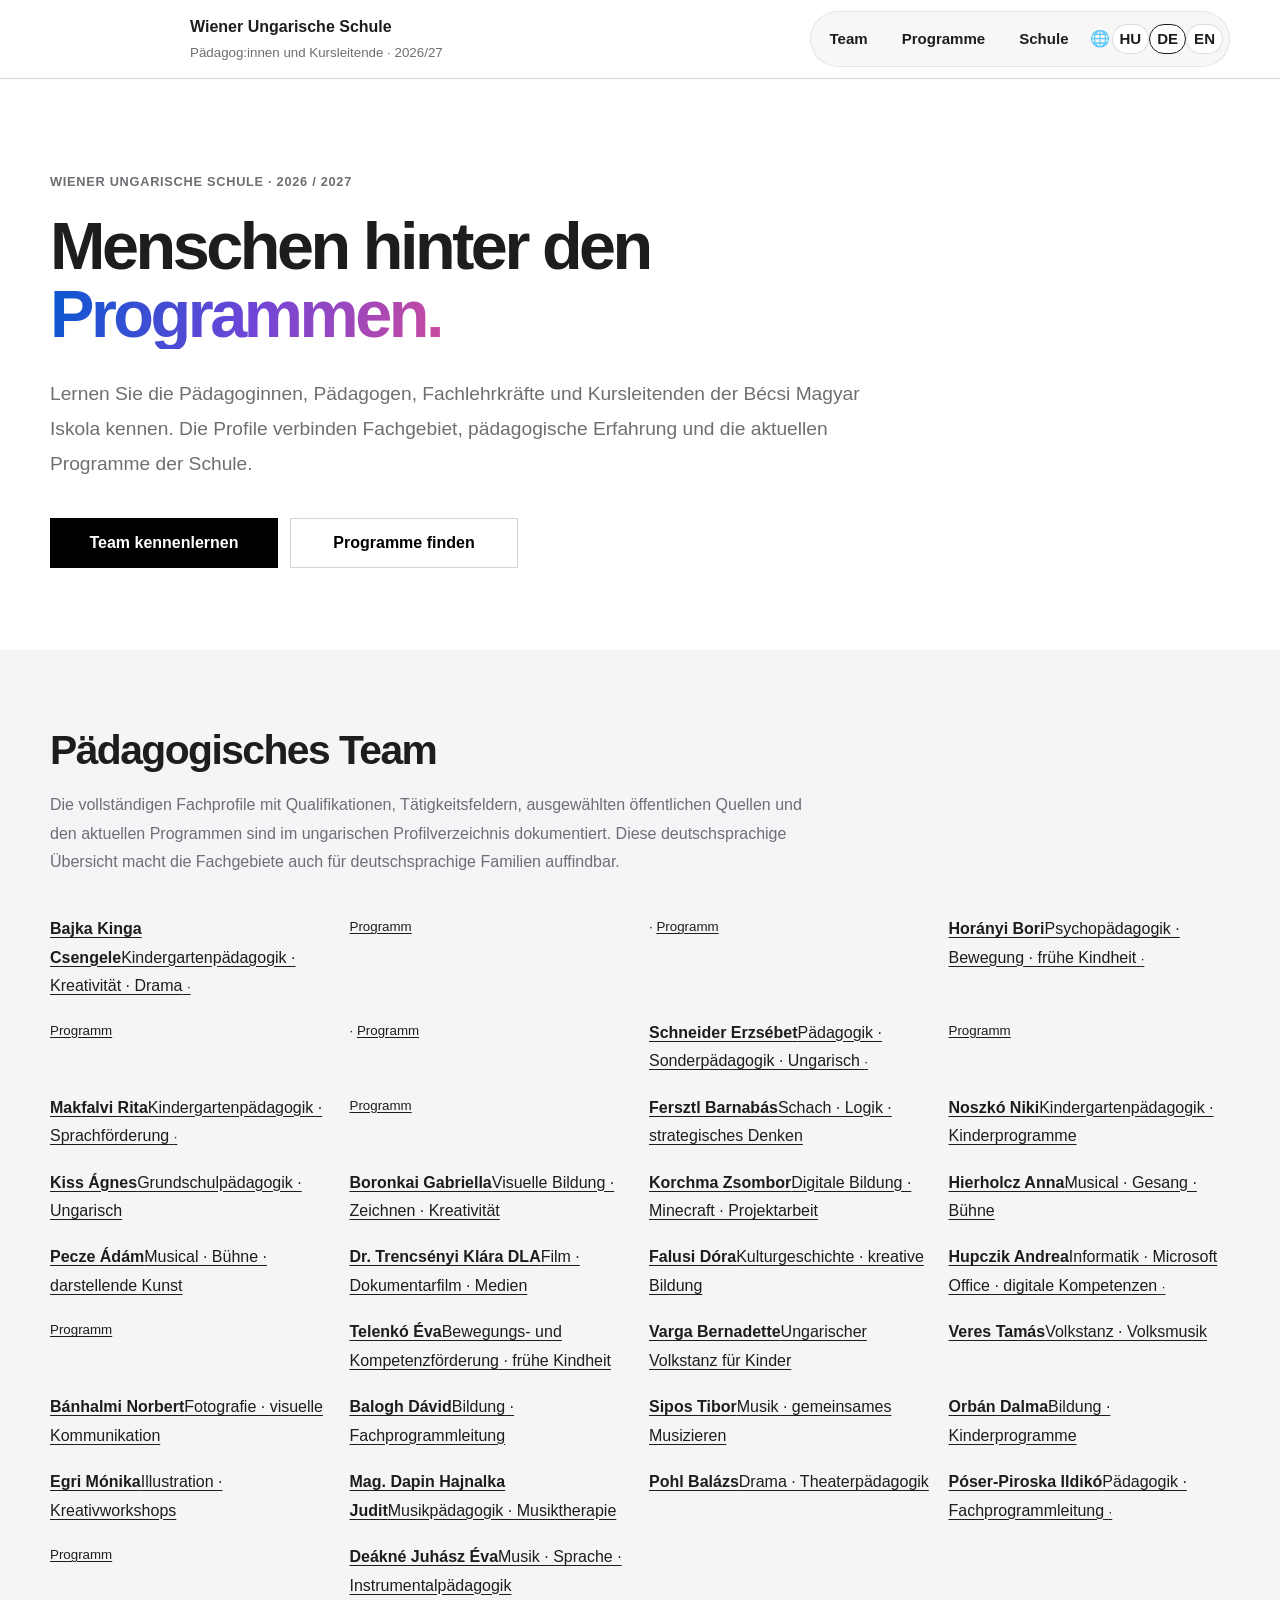
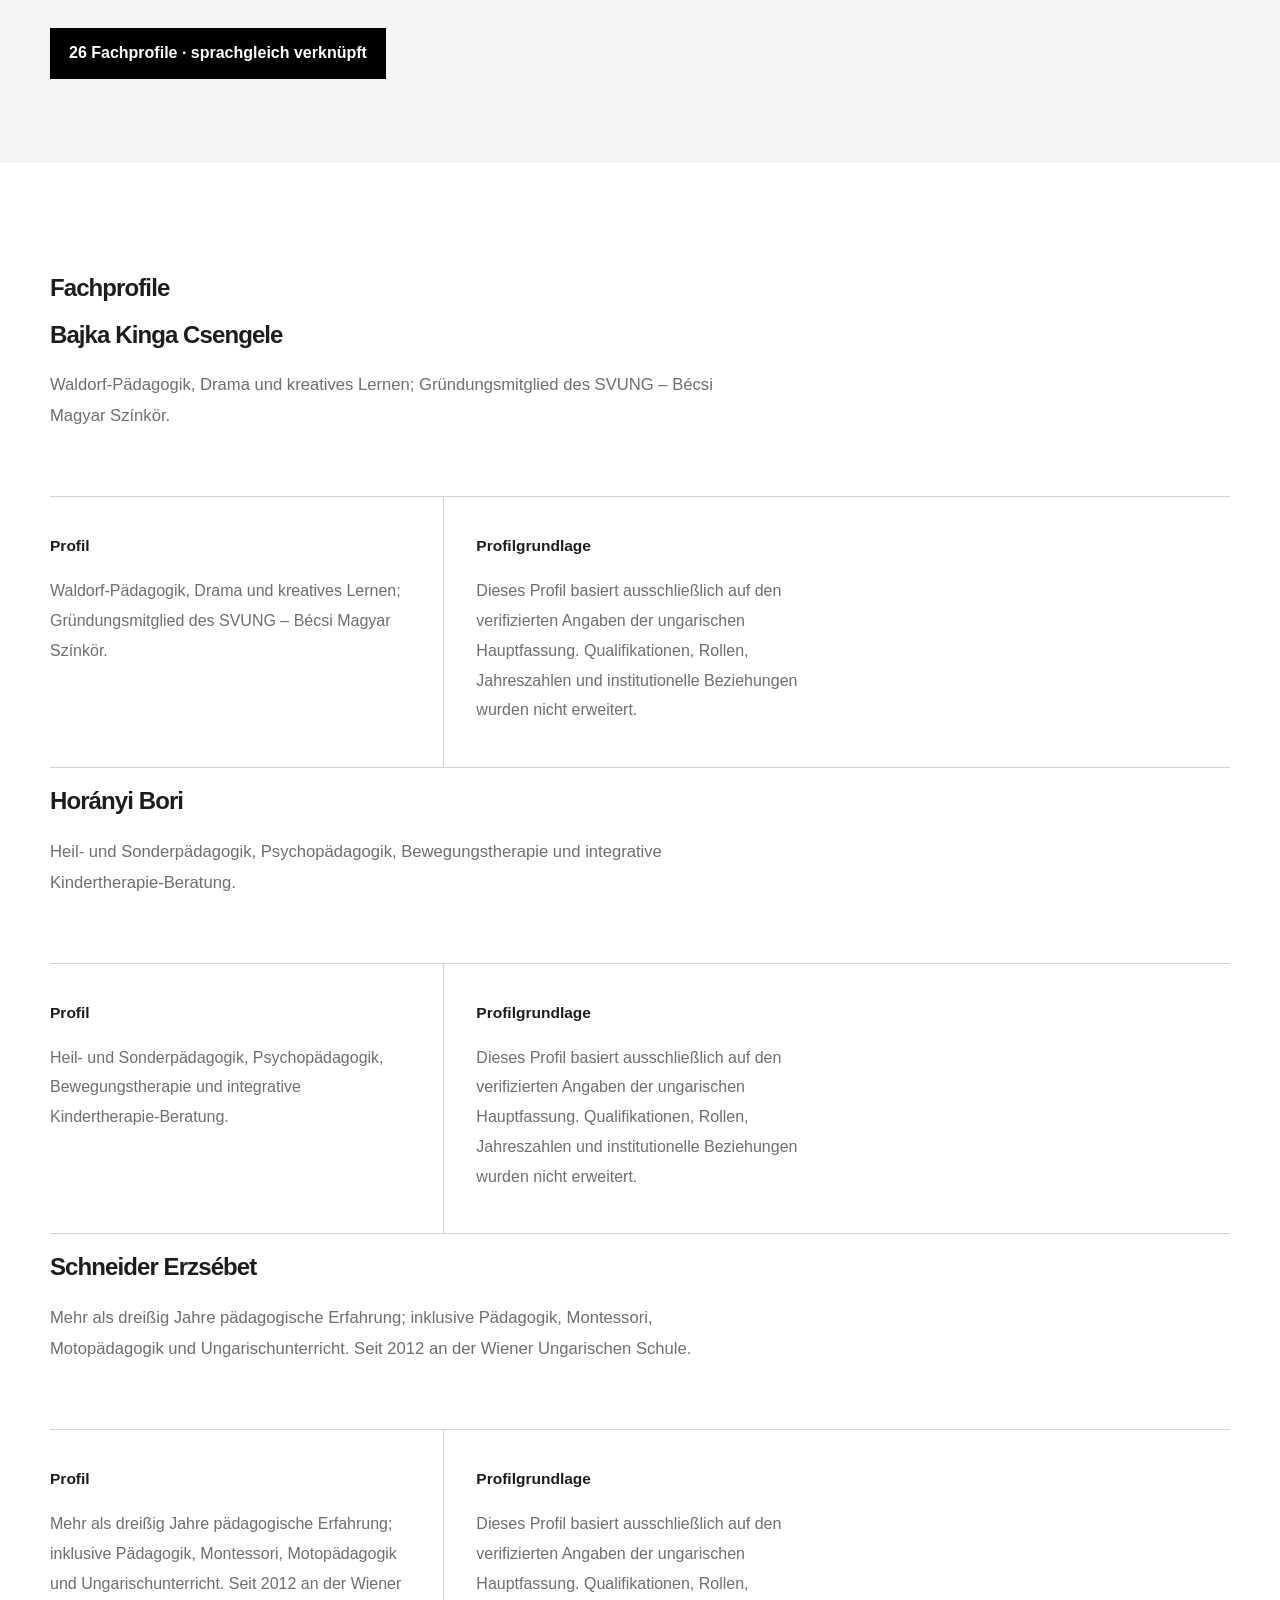
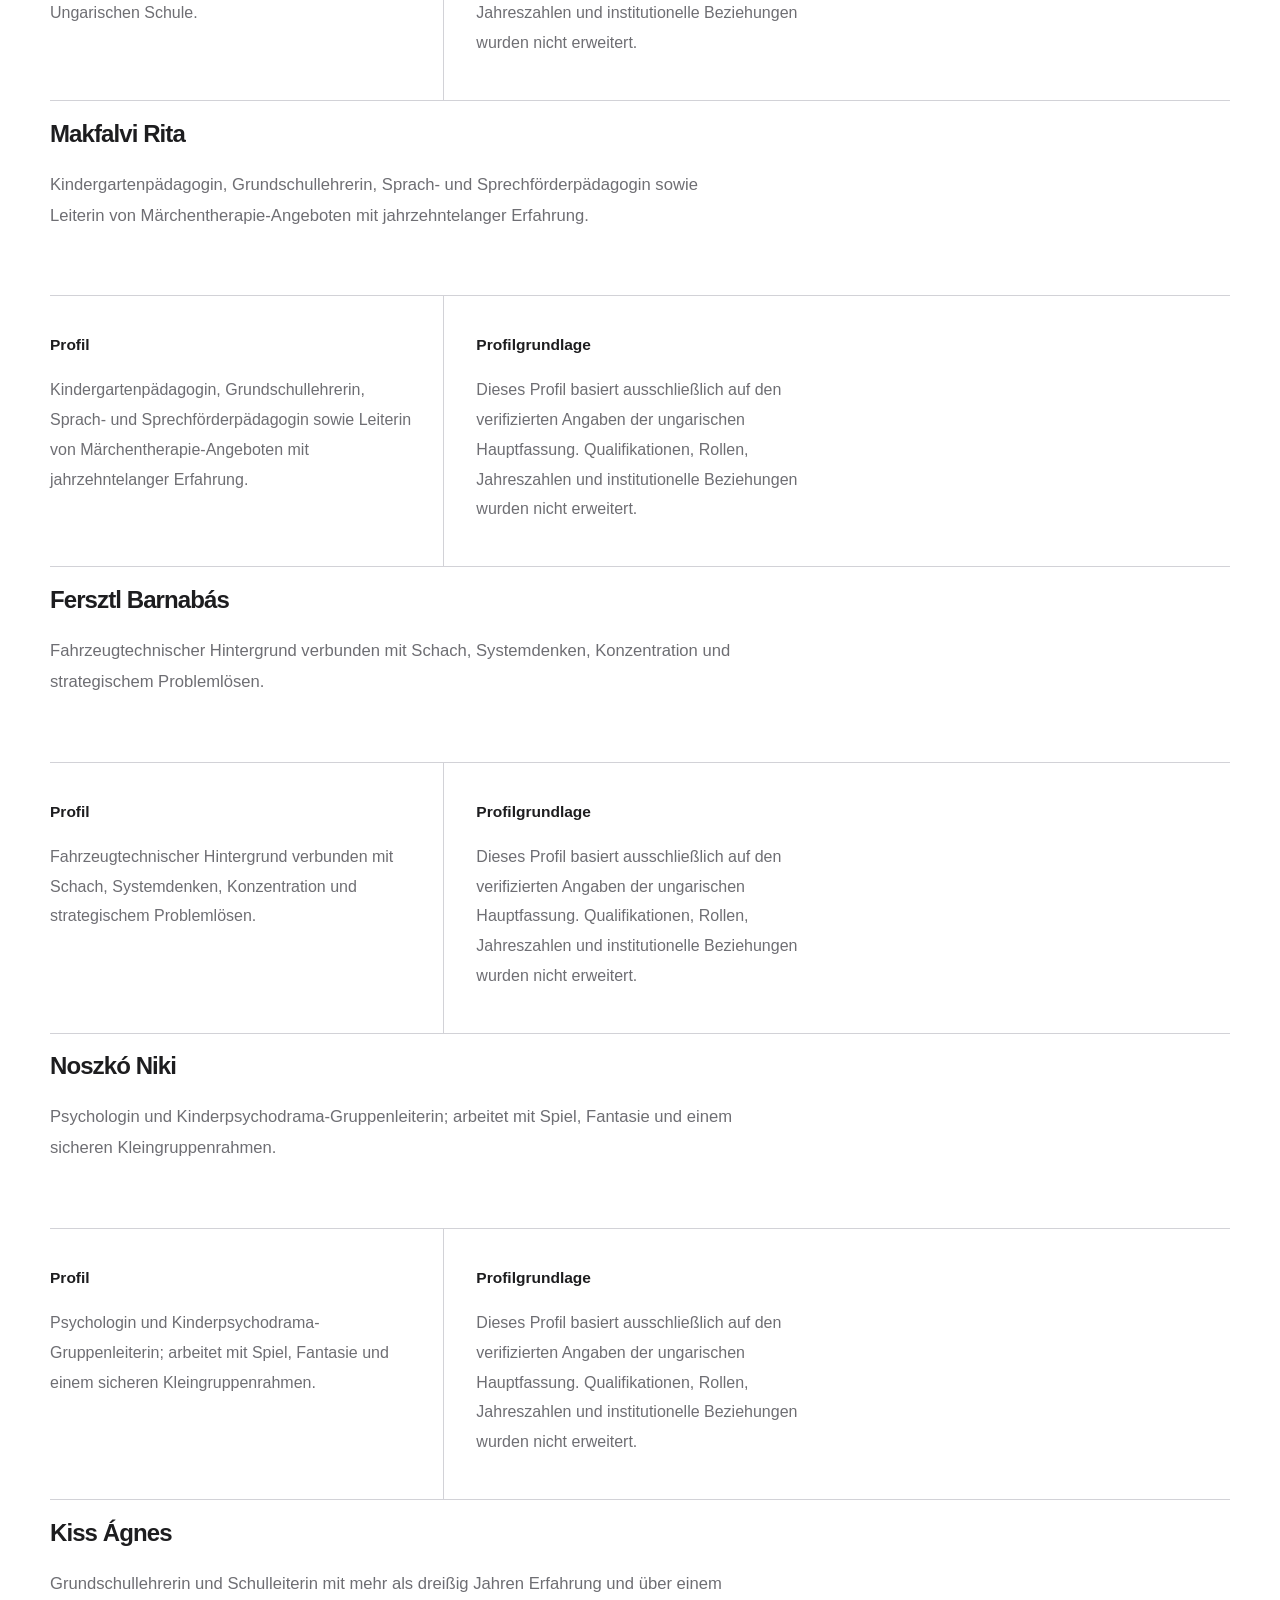
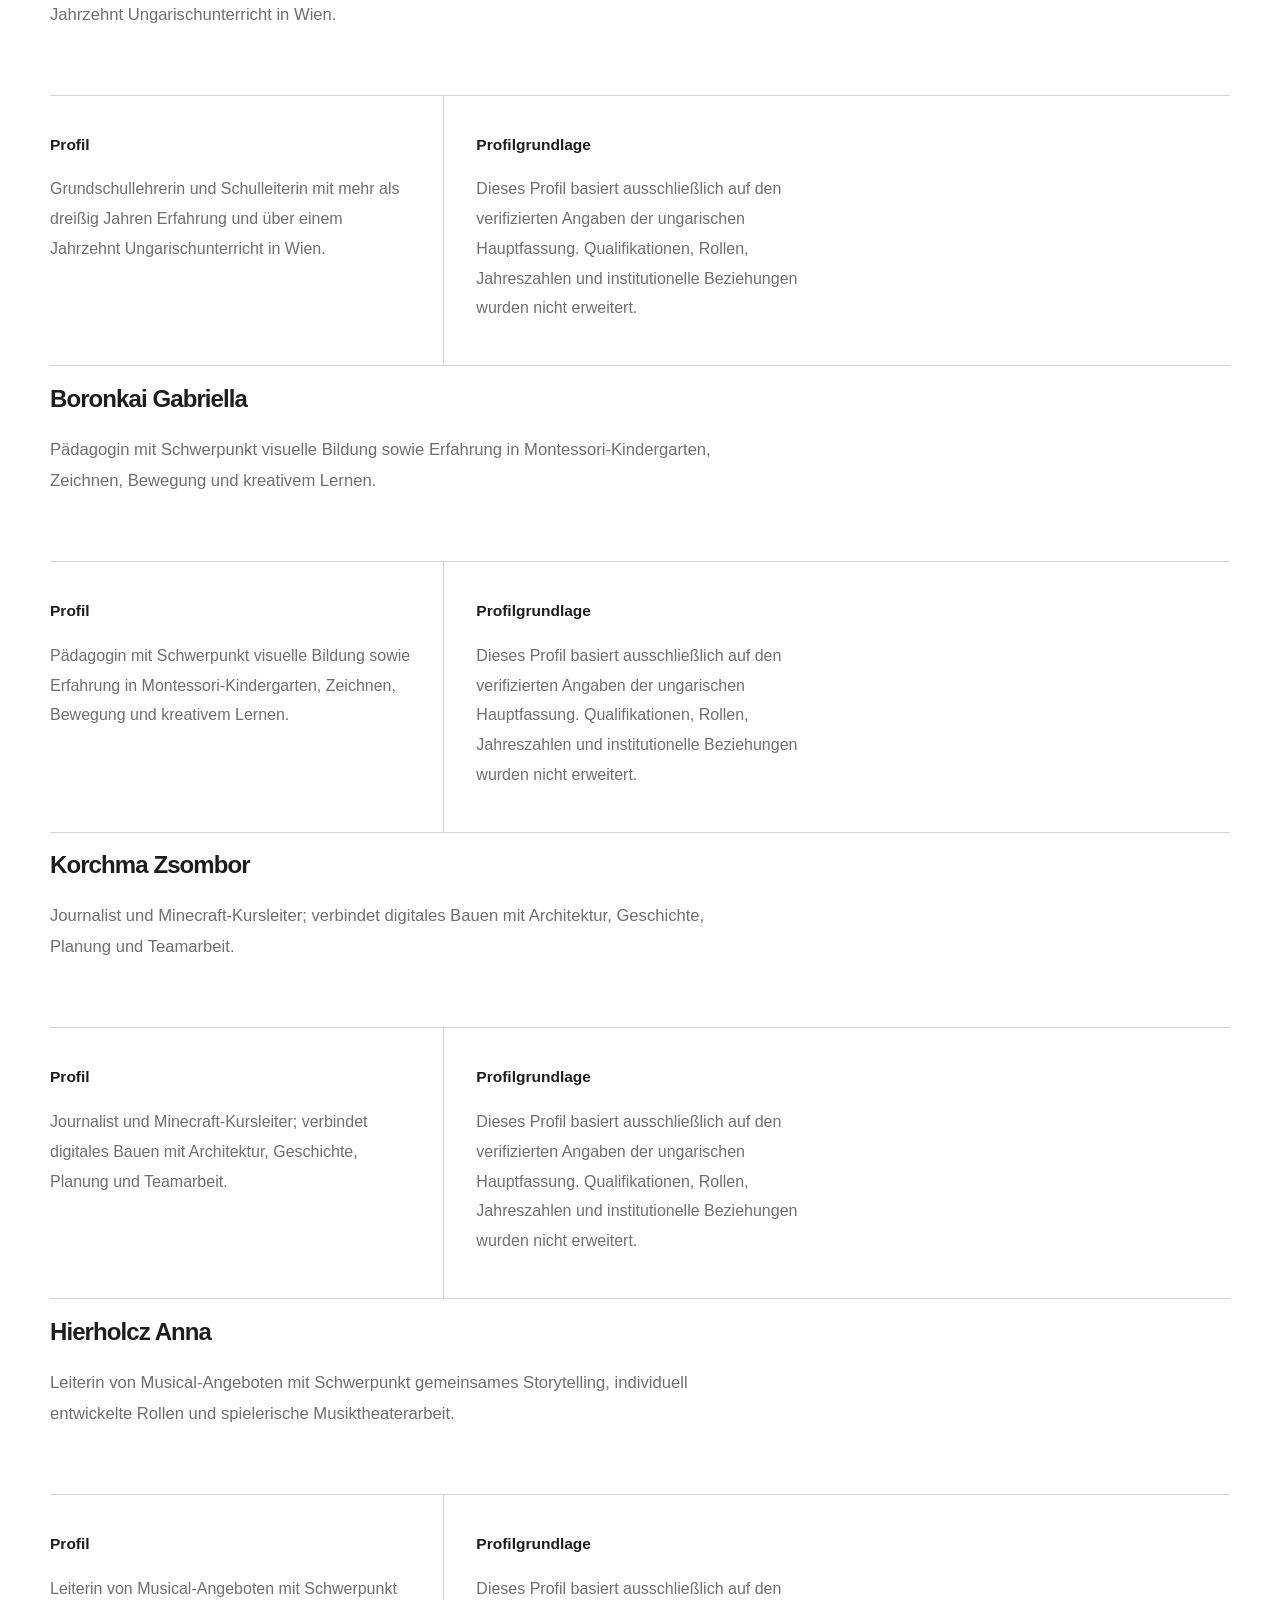
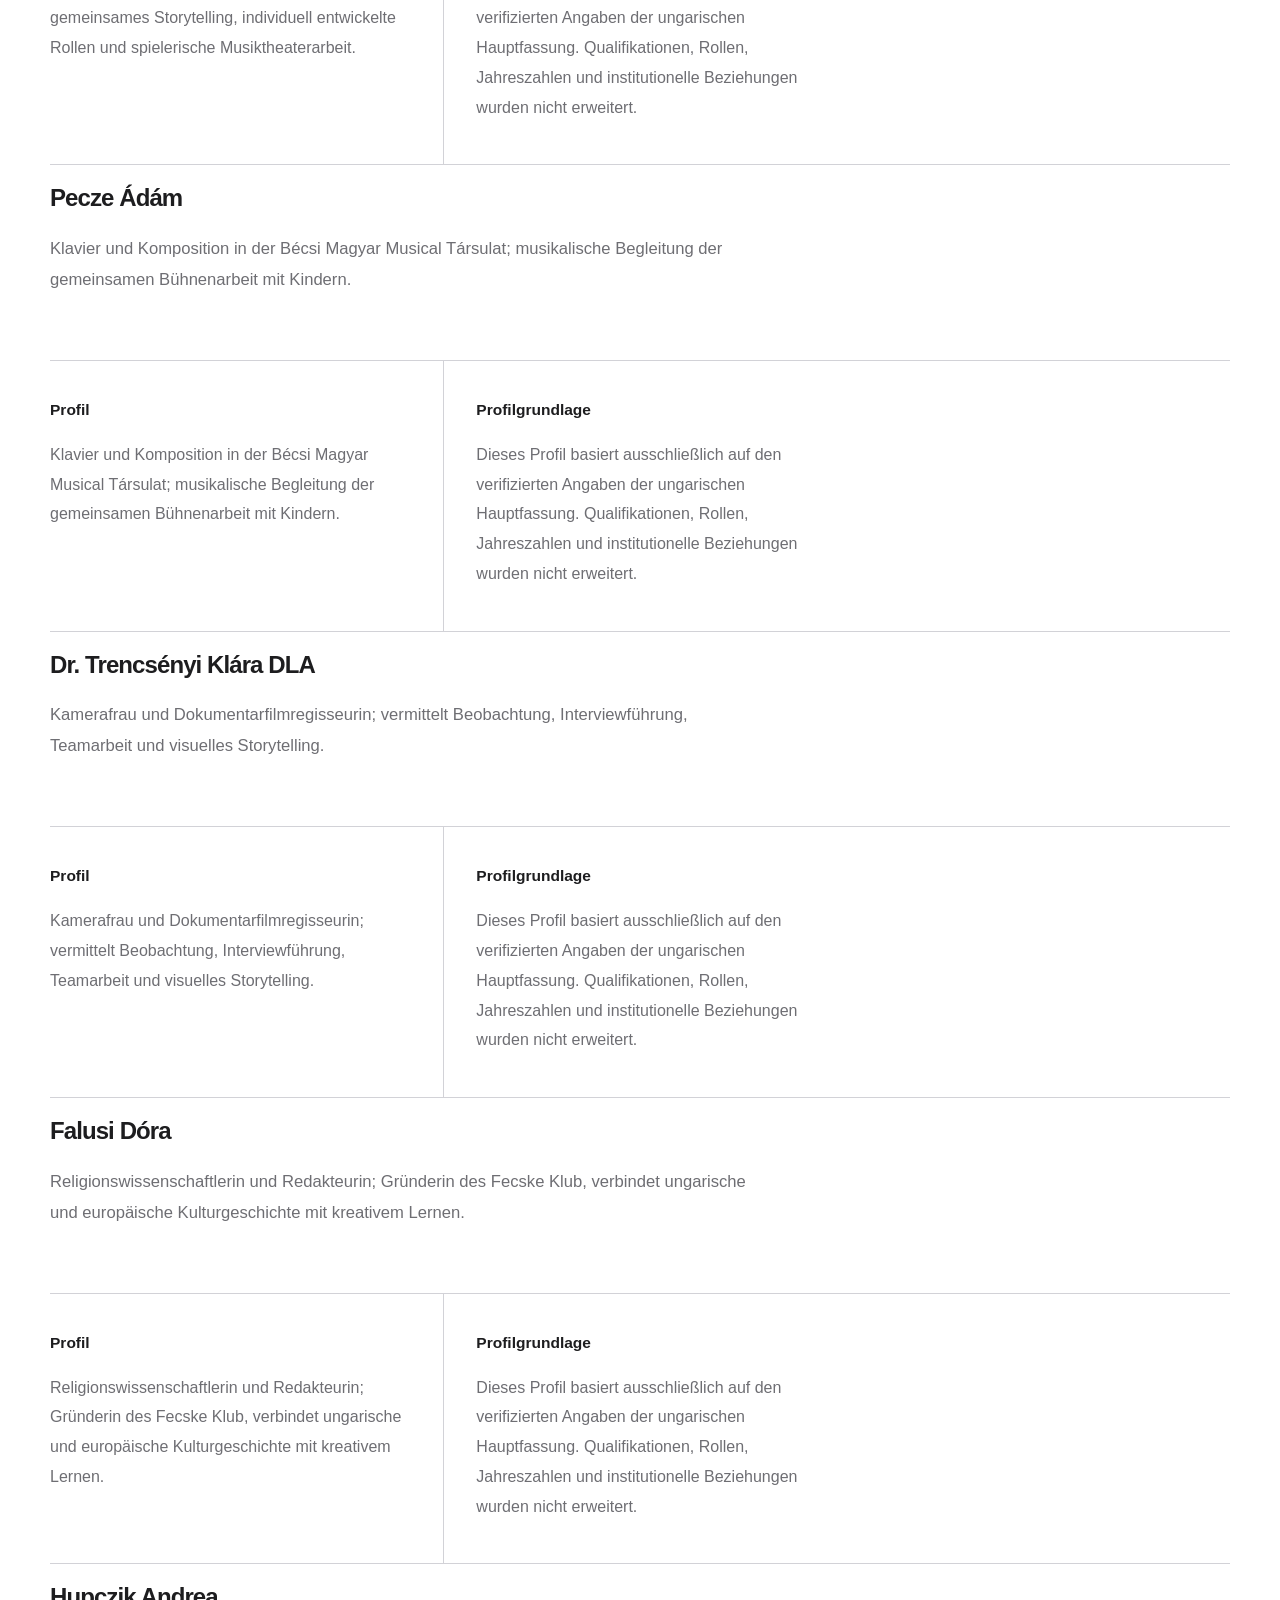
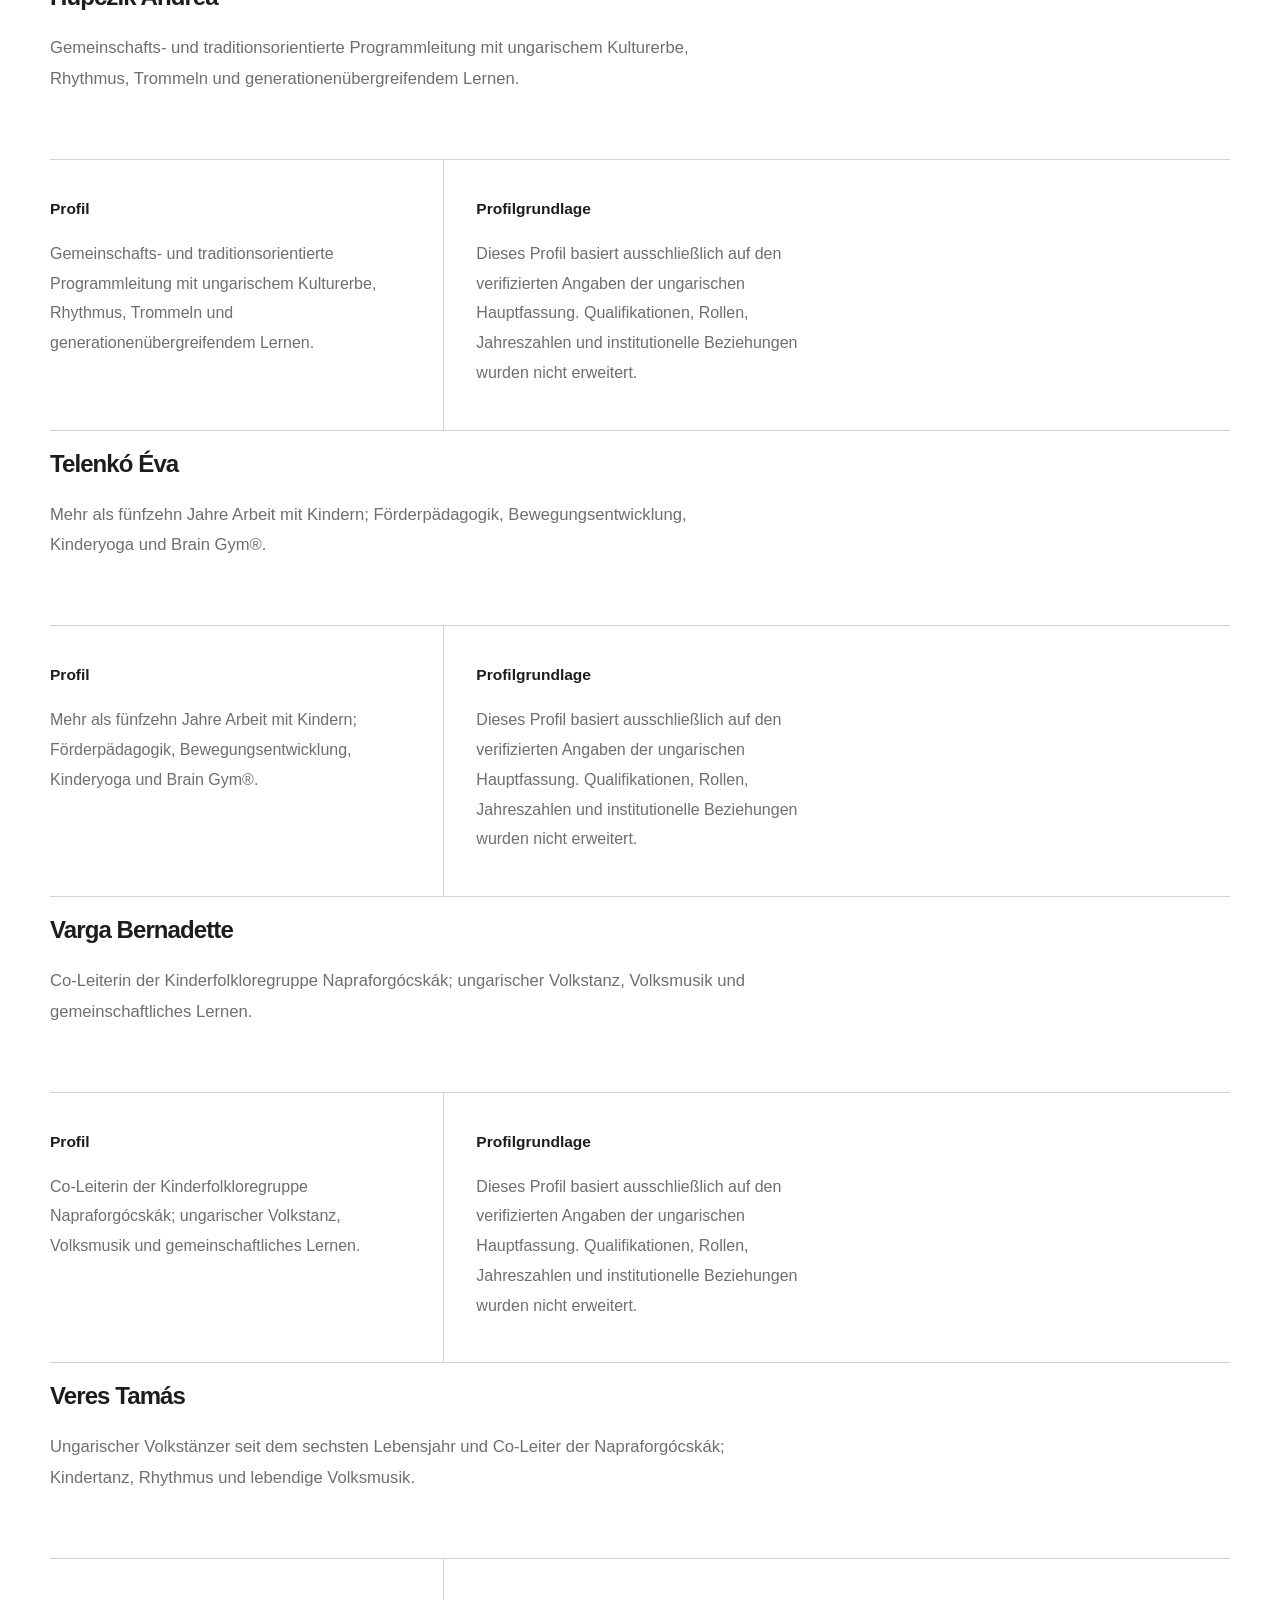
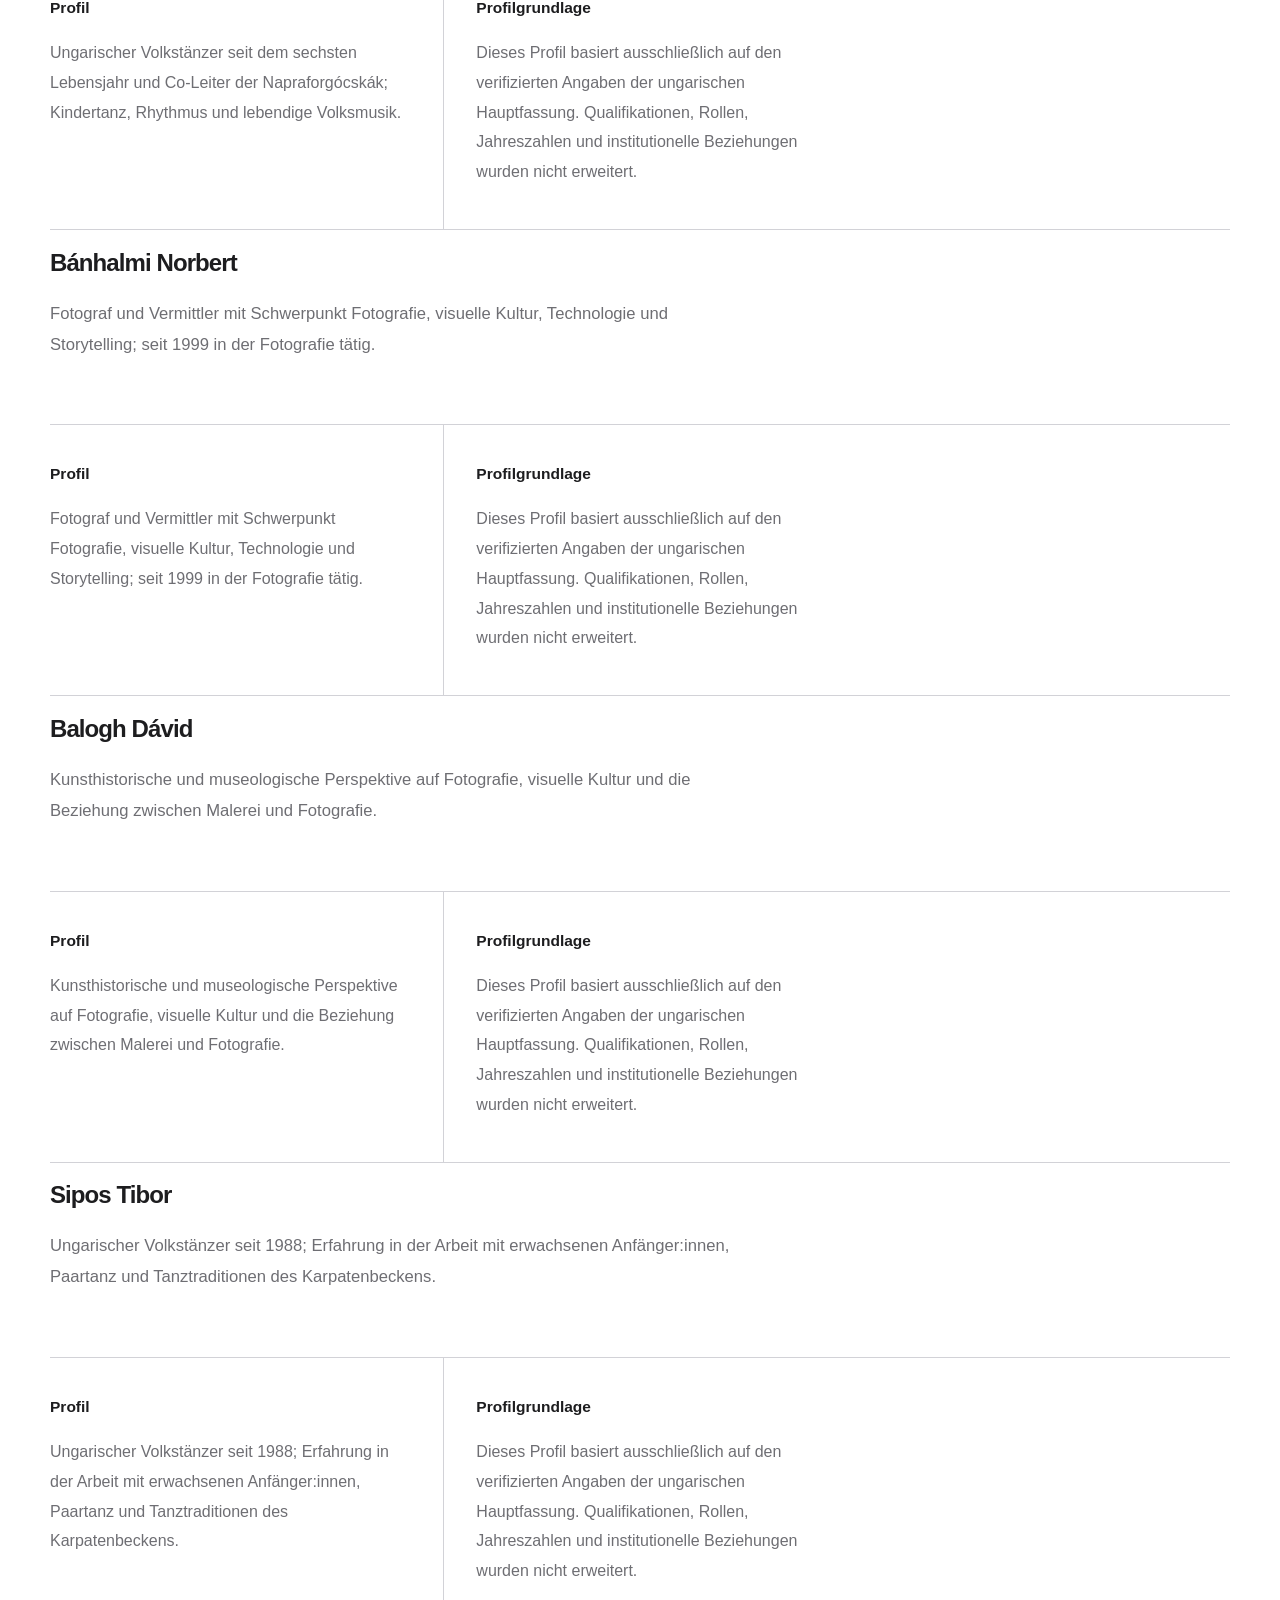
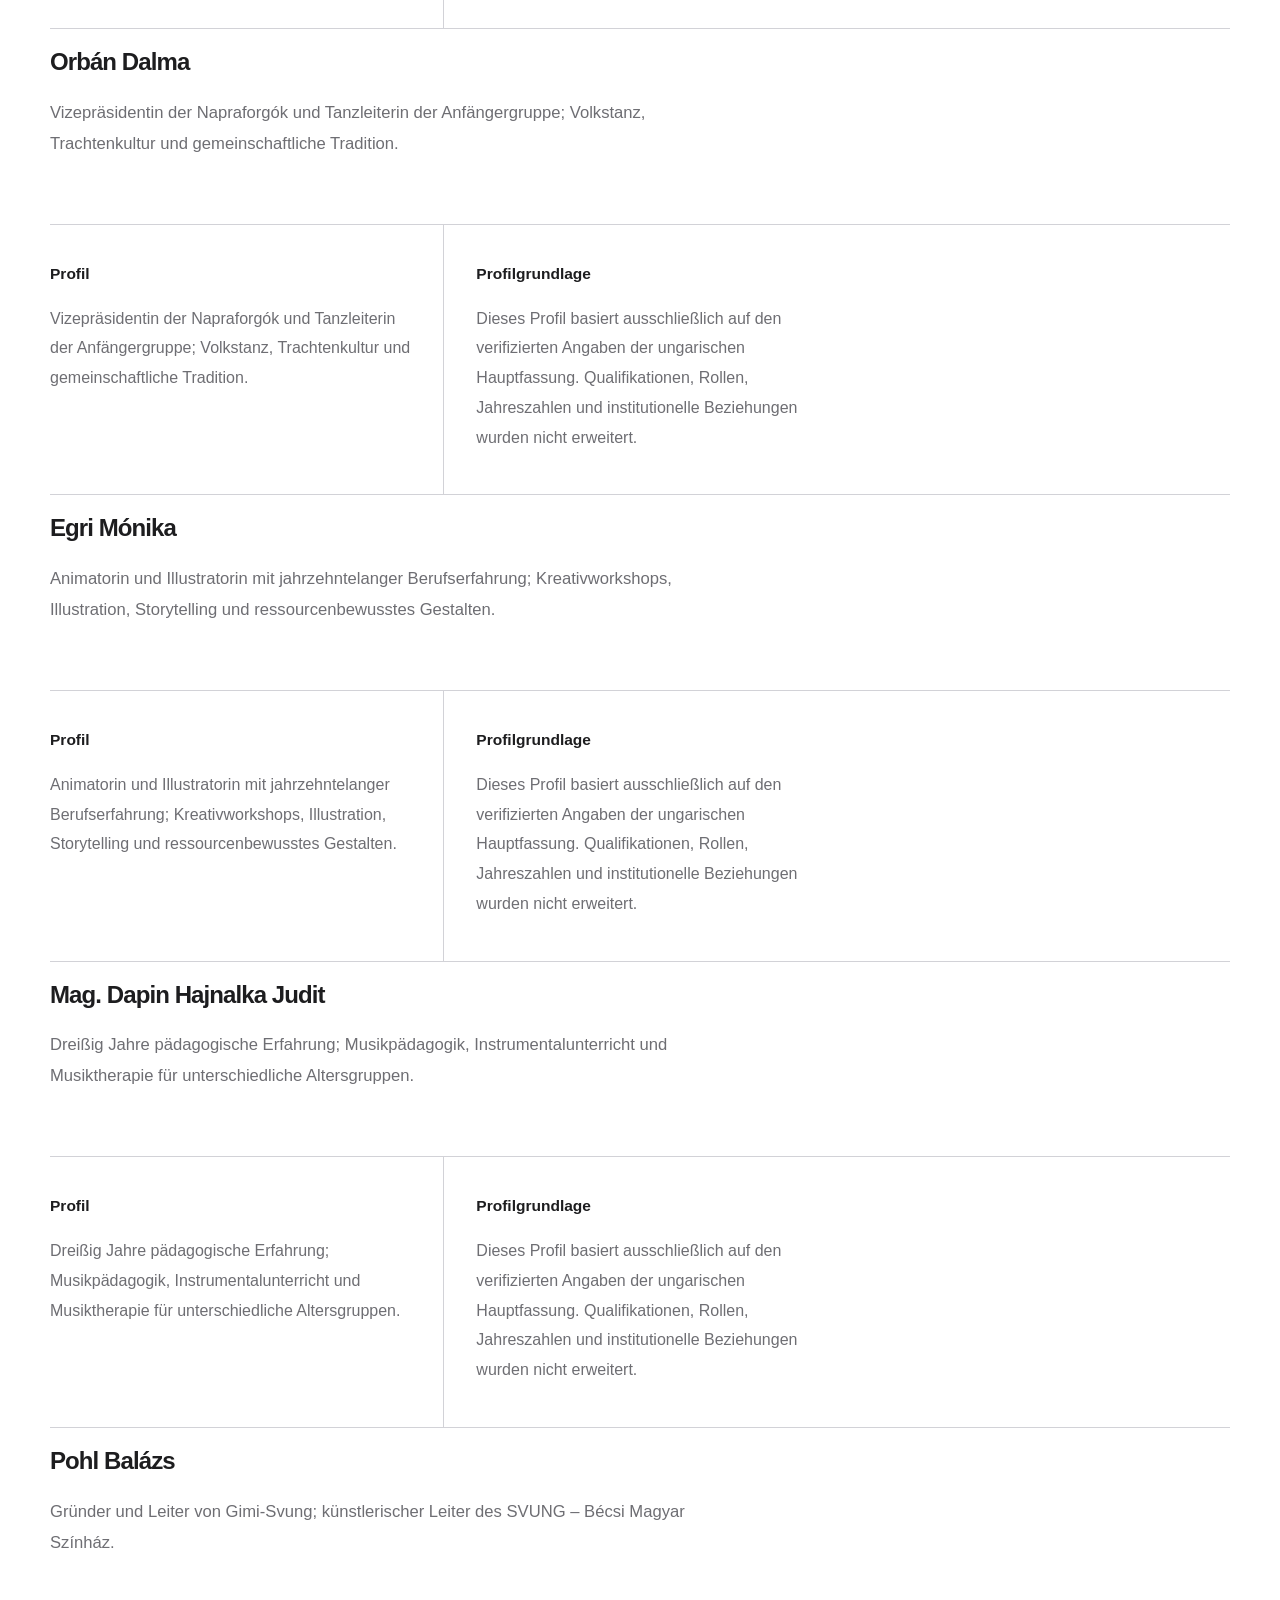
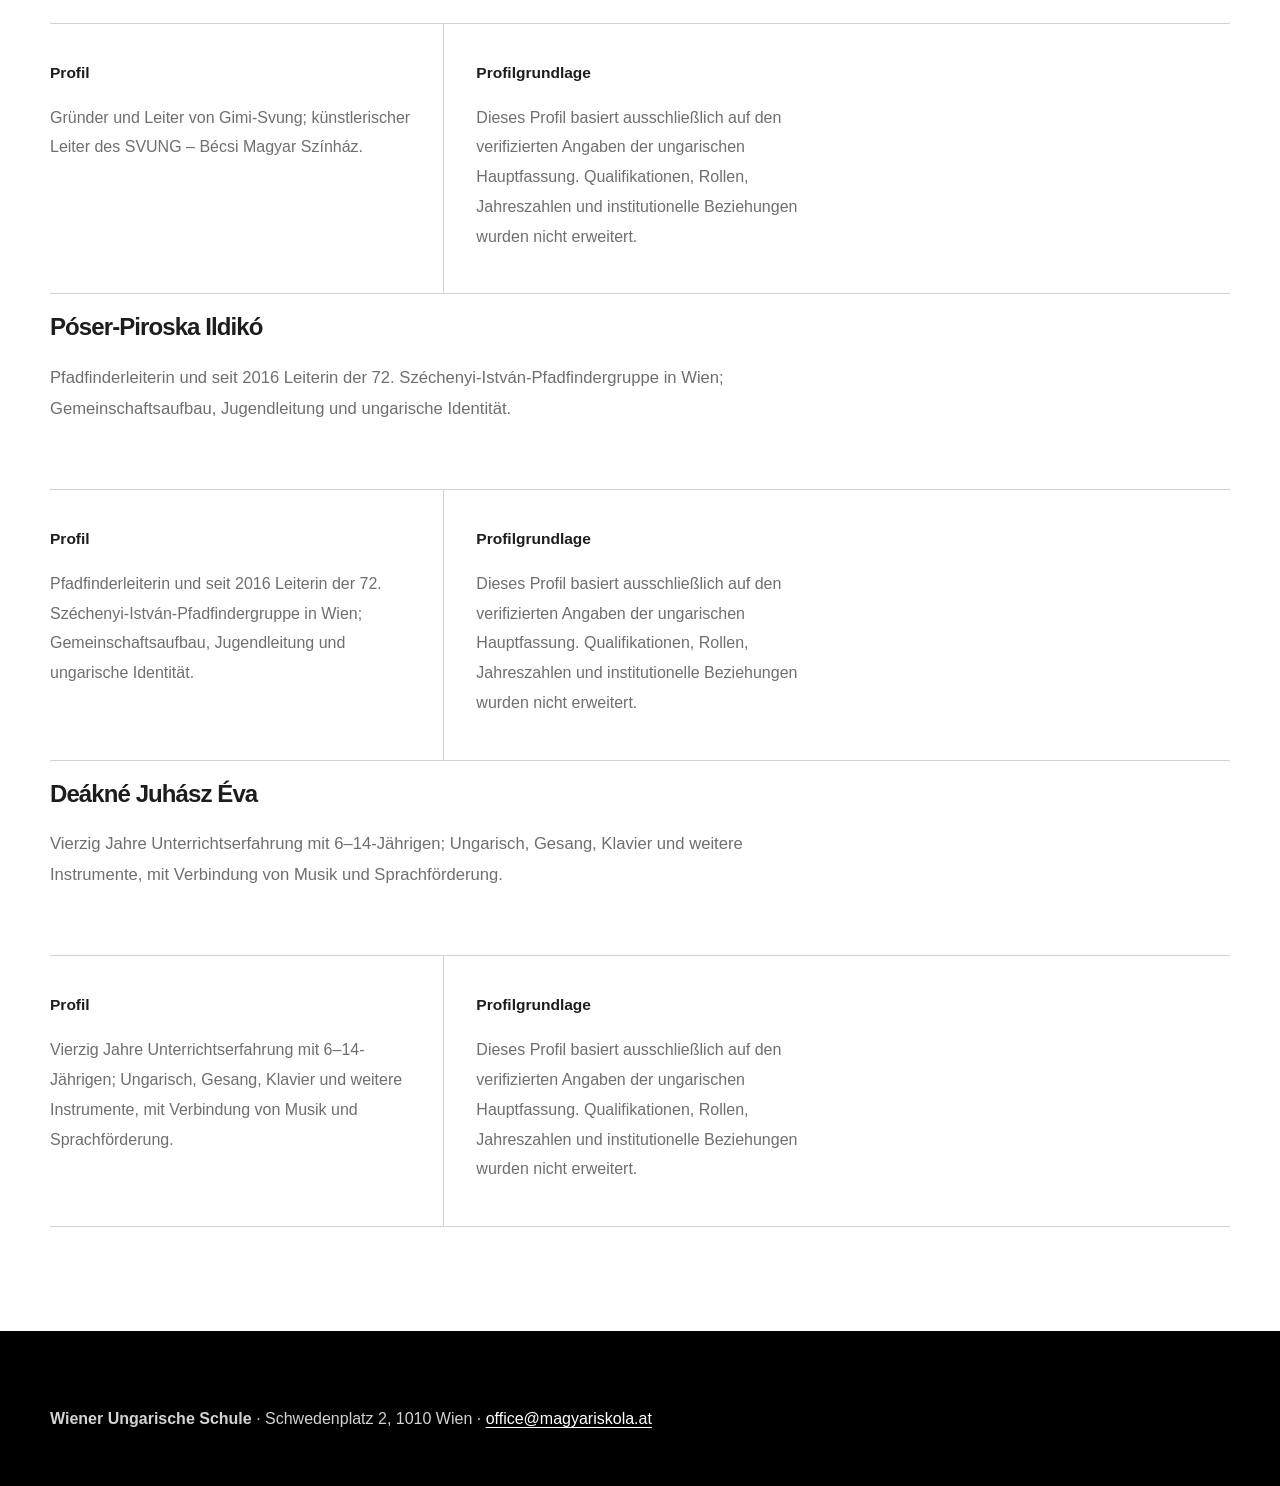
==== commit ff3b2da0: "i18n: remove Hungarian source prose from German profiles" ====
--- a/de/index.html
+++ b/de/index.html
@@ -36,30 +36,30 @@
 <a id="pohl-balazs" href="https://programvalaszto.magyariskola.at/de/programs.html#gimi-svung"><strong>Pohl Balázs</strong><span>Drama · Theaterpädagogik</span></a>
 <a id="poser-piroska-ildiko" href="https://programvalaszto.magyariskola.at/de/programs.html#napraforgocskak"><strong>Póser-Piroska Ildikó</strong><span>Pädagogik · Fachprogrammleitung</span> <small>· <a href="https://programvalaszto.magyariskola.at/de/programs.html#cserkeszet">Programm</a></small></a>
 <a id="deakne-juhasz-eva" href="https://programvalaszto.magyariskola.at/de/programs.html"><strong>Deákné Juhász Éva</strong><span>Musik · Sprache · Instrumentalpädagogik</span></a>
-</div><p style="margin-top:28px"><a class="btn" href="/">26 Fachprofile · sprachgleich verknüpft</a></p></div></section><section class="profiles localized-profiles"><div class="wrap"><h2>Fachprofile</h2><article class="localized-profile" id="bajka-kinga-csengele-details"><h2>Bajka Kinga Csengele</h2><p class="role">Waldorf-Pädagogik, Drama und kreatives Lernen; Gründungsmitglied des SVUNG – Bécsi Magyar Színkör.</p><div class="bio-segments"><section class="segment"><h3>Profil</h3><p>Waldorf-Pädagogik, Drama und kreatives Lernen; Gründungsmitglied des SVUNG – Bécsi Magyar Színkör.</p></section><section class="segment"><h3>Verifizierte Grundlage</h3><p>Sepsiszentgyörgyön Waldorf-iskolába jártam, majd Budapestre költözve a solymári Waldorf-tanárképzés négyéves nappali tagozatán szereztem diplomát. 2016 óta Bécsben élek, a SVUNG – Bécsi Magyar Színkör alapító tagjaként. A Bécsi Magyar Iskolában óvodai, dráma-, kreatív és tábori programokat vezetek; 2024-ben egy gyerekeknek szóló suliújság-műhelyben a sajtóműfajokkal és a közös szerkesztőségi munkával is megismerte…</p></section></div></article>
-<article class="localized-profile" id="horanyi-bori-details"><h2>Horányi Bori</h2><p class="role">Heil- und Sonderpädagogik, Psychopädagogik, Bewegungstherapie und integrative Kindertherapie-Beratung.</p><div class="bio-segments"><section class="segment"><h3>Profil</h3><p>Heil- und Sonderpädagogik, Psychopädagogik, Bewegungstherapie und integrative Kindertherapie-Beratung.</p></section><section class="segment"><h3>Verifizierte Grundlage</h3><p>Egyetemi hallgatóként sérült babák bölcsődei integrációjával kezdtem dolgozni a Budapesti Korai Fejlesztő Központ fiatal csapatával. Már az egyetemi éveim alatt bekapcsolódtam az első magyarországi Ayres-terápia képzésbe. 2001 óta alapozó terapeutaként dolgozom; a Komplex Integratív Gyermekpszichoterápia képzést 2011 és 2015 között végeztem el.</p></section></div></article>
-<article class="localized-profile" id="schneider-erzsebet-details"><h2>Schneider Erzsébet</h2><p class="role">Mehr als dreißig Jahre pädagogische Erfahrung; inklusive Pädagogik, Montessori, Motopädagogik und Ungarischunterricht. Seit 2012 an der Wiener Ungarischen Schule.</p><div class="bio-segments"><section class="segment"><h3>Profil</h3><p>Mehr als dreißig Jahre pädagogische Erfahrung; inklusive Pädagogik, Montessori, Motopädagogik und Ungarischunterricht. Seit 2012 an der Wiener Ungarischen Schule.</p></section><section class="segment"><h3>Verifizierte Grundlage</h3><p>2012 óta vagyok a Bécsi Magyar Iskola magyartanára. 2000 óta az osztrák iskolarendszerben dolgozom általános iskolai tanítóként és gyógypedagógusként, több éven át integrációs osztályokban. Korábban Ausztriában óvodapedagógusként, Magyarországon pedig öt éven át alsó tagozatos tanítóként és osztályfőnökként dolgoztam. Magyarországon tanítói és óvodapedagógusi oklevelet szereztem; Ausztriában gyógypedagógiai tanári…</p></section></div></article>
-<article class="localized-profile" id="makfalvi-rita-details"><h2>Makfalvi Rita</h2><p class="role">Kindergartenpädagogin, Grundschullehrerin, Sprach- und Sprechförderpädagogin sowie Leiterin von Märchentherapie-Angeboten mit jahrzehntelanger Erfahrung.</p><div class="bio-segments"><section class="segment"><h3>Profil</h3><p>Kindergartenpädagogin, Grundschullehrerin, Sprach- und Sprechförderpädagogin sowie Leiterin von Märchentherapie-Angeboten mit jahrzehntelanger Erfahrung.</p></section><section class="segment"><h3>Verifizierte Grundlage</h3><p>Óvodapedagógusként, tanítóként, nyelv- és beszédfejlesztő pedagógusként, valamint alkotó-fejlesztő meseterápiás foglalkozásvezetőként több évtizede dolgozom gyermekekkel.</p></section></div></article>
-<article class="localized-profile" id="fersztl-barnabas-details"><h2>Fersztl Barnabás</h2><p class="role">Fahrzeugtechnischer Hintergrund verbunden mit Schach, Systemdenken, Konzentration und strategischem Problemlösen.</p><div class="bio-segments"><section class="segment"><h3>Profil</h3><p>Fahrzeugtechnischer Hintergrund verbunden mit Schach, Systemdenken, Konzentration und strategischem Problemlösen.</p></section><section class="segment"><h3>Verifizierte Grundlage</h3><p>A Széchenyi István Egyetemen járműmérnöki tanulmányokat végeztem, majd mechanikai tervezőmérnökként dolgoztam járműipari kutatás-fejlesztésben. Az SZEnergy Team tagjaként részt vettem a Shell Eco-marathon Urban Concept akkumulátoros-elektromos kategóriájának 2022-es győztes projektjében. Bécsben a Bécsi Magyar Iskola sakk- és gondolkodásfejlesztő foglalkozását vezetem.</p></section></div></article>
-<article class="localized-profile" id="noszko-niki-details"><h2>Noszkó Niki</h2><p class="role">Psychologin und Kinderpsychodrama-Gruppenleiterin; arbeitet mit Spiel, Fantasie und einem sicheren Kleingruppenrahmen.</p><div class="bio-segments"><section class="segment"><h3>Profil</h3><p>Psychologin und Kinderpsychodrama-Gruppenleiterin; arbeitet mit Spiel, Fantasie und einem sicheren Kleingruppenrahmen.</p></section><section class="segment"><h3>Verifizierte Grundlage</h3><p>2007-ben végeztem pszichológia szakon, 2011 óta foglalkozom pszichodrámával. A gyermekpszichodráma módszerét Kende B. Hanna szakmai hagyományához kapcsolódó képzésben sajátítottam el. A Bécsi Magyar Iskolában gyermekpszichodráma-bemutatókat és kiscsoportos foglalkozásokat vezettem, emellett a Bécsi Magyar Óvoda egyik foglalkozásvezetője vagyok.</p></section></div></article>
-<article class="localized-profile" id="kiss-agnes-details"><h2>Kiss Ágnes</h2><p class="role">Grundschullehrerin und Schulleiterin mit mehr als dreißig Jahren Erfahrung und über einem Jahrzehnt Ungarischunterricht in Wien.</p><div class="bio-segments"><section class="segment"><h3>Profil</h3><p>Grundschullehrerin und Schulleiterin mit mehr als dreißig Jahren Erfahrung und über einem Jahrzehnt Ungarischunterricht in Wien.</p></section><section class="segment"><h3>Verifizierte Grundlage</h3><p>1992-ben végeztem a győri tanítóképző főiskolán, majd a bezenyei általános iskolában kezdtem dolgozni, ahol azóta is tanítok. Több mint három évtized alatt több generációt kísértem végig, 2025-ben pedig az iskola igazgatói feladataival is megbíztak. A Bécsi Magyar Iskolába több mint tíz éve járok rendszeresen magyar nyelvet tanítani.</p></section></div></article>
-<article class="localized-profile" id="boronkai-gabriella-details"><h2>Boronkai Gabriella</h2><p class="role">Pädagogin mit Schwerpunkt visuelle Bildung sowie Erfahrung in Montessori-Kindergarten, Zeichnen, Bewegung und kreativem Lernen.</p><div class="bio-segments"><section class="segment"><h3>Profil</h3><p>Pädagogin mit Schwerpunkt visuelle Bildung sowie Erfahrung in Montessori-Kindergarten, Zeichnen, Bewegung und kreativem Lernen.</p></section><section class="segment"><h3>Verifizierte Grundlage</h3><p>Vizuális nevelés tagozaton végzett tanító, 12 éve a Bécsi Magyar Iskola pedagógusa. Jelenleg egy bécsi Montessori óvodában dolgozik. Rajztudását fiatal kora óta folyamatosan fejleszti: éveken át művészeti szakkörökre és egy festőművész magánóráira járt. Az alkotás és a kreativitás mellett a mozgás is meghatározó része a szakmai hátterének; sok év tánc- és aerobic-tapasztalat után okleveles aerobic edzői végzettség…</p></section></div></article>
-<article class="localized-profile" id="korchma-zsombor-details"><h2>Korchma Zsombor</h2><p class="role">Journalist und Minecraft-Kursleiter; verbindet digitales Bauen mit Architektur, Geschichte, Planung und Teamarbeit.</p><div class="bio-segments"><section class="segment"><h3>Profil</h3><p>Journalist und Minecraft-Kursleiter; verbindet digitales Bauen mit Architektur, Geschichte, Planung und Teamarbeit.</p></section><section class="segment"><h3>Verifizierte Grundlage</h3><p>Eredetileg újságíró vagyok, és korábban egy magyarországi magániskolában is dolgoztam. A Minecraft-alapú táborok ötlete a saját gyerekeim játékélményéből indult: azt kerestem, hogyan lehet a képernyőn töltött időt építő, közös és tanulással összekapcsolt tevékenységgé alakítani. Ebből többéves tábori és foglalkozásvezetői gyakorlat lett.</p></section></div></article>
-<article class="localized-profile" id="hierholcz-anna-details"><h2>Hierholcz Anna</h2><p class="role">Leiterin von Musical-Angeboten mit Schwerpunkt gemeinsames Storytelling, individuell entwickelte Rollen und spielerische Musiktheaterarbeit.</p><div class="bio-segments"><section class="segment"><h3>Profil</h3><p>Leiterin von Musical-Angeboten mit Schwerpunkt gemeinsames Storytelling, individuell entwickelte Rollen und spielerische Musiktheaterarbeit.</p></section><section class="segment"><h3>Verifizierte Grundlage</h3><p>A Bécsi Magyar Iskola musicalcsoportját vezetem. 2026-ban a csoport első saját előadásának, A Nagy Olümposzi Eposznak a történetét és cselekményét szerzőtársakkal közösen dolgoztam ki; a karakterek és a prózai váz kialakításában is részt vettem.</p></section></div></article>
-<article class="localized-profile" id="pecze-adam-details"><h2>Pecze Ádám</h2><p class="role">Klavier und Komposition in der Bécsi Magyar Musical Társulat; musikalische Begleitung der gemeinsamen Bühnenarbeit mit Kindern.</p><div class="bio-segments"><section class="segment"><h3>Profil</h3><p>Klavier und Komposition in der Bécsi Magyar Musical Társulat; musikalische Begleitung der gemeinsamen Bühnenarbeit mit Kindern.</p></section><section class="segment"><h3>Verifizierte Grundlage</h3><p>A Bécsi Magyar Musical Társulatban zongorával és zeneszerzéssel foglalkozom. A MaMUT Musical Stúdióban a zenei munka oldaláról veszek részt a közös alkotásban.</p></section></div></article>
-<article class="localized-profile" id="trencsenyi-klara-details"><h2>Dr. Trencsényi Klára DLA</h2><p class="role">Kamerafrau und Dokumentarfilmregisseurin; vermittelt Beobachtung, Interviewführung, Teamarbeit und visuelles Storytelling.</p><div class="bio-segments"><section class="segment"><h3>Profil</h3><p>Kamerafrau und Dokumentarfilmregisseurin; vermittelt Beobachtung, Interviewführung, Teamarbeit und visuelles Storytelling.</p></section><section class="segment"><h3>Verifizierte Grundlage</h3><p>Operatőr és dokumentumfilm-rendező vagyok, és filmes workshopokat is vezetek fiataloknak. Bécsi foglalkozásaimon a résztvevőkkel kamerával, állvánnyal és különböző filmes szerepkörökkel dolgozunk, majd saját rövid történeteket építünk.</p></section></div></article>
-<article class="localized-profile" id="falusi-dora-details"><h2>Falusi Dóra</h2><p class="role">Religionswissenschaftlerin und Redakteurin; Gründerin des Fecske Klub, verbindet ungarische und europäische Kulturgeschichte mit kreativem Lernen.</p><div class="bio-segments"><section class="segment"><h3>Profil</h3><p>Religionswissenschaftlerin und Redakteurin; Gründerin des Fecske Klub, verbindet ungarische und europäische Kulturgeschichte mit kreativem Lernen.</p></section><section class="segment"><h3>Verifizierte Grundlage</h3><p>Vallástudományi kutató és szerkesztő vagyok, a Károli Gáspár Református Egyetem vallástudomány mesterszakán végeztem. Franciaországi és spanyolországi évek után 2021-ben Bécsben telepedtem le. A Fecske Klub alapítójaként gyermekeknek szóló kultúr- és tudománytörténeti programokat dolgozok ki és vezetek.</p></section></div></article>
-<article class="localized-profile" id="hupczik-andrea-details"><h2>Hupczik Andrea</h2><p class="role">Gemeinschafts- und traditionsorientierte Programmleitung mit ungarischem Kulturerbe, Rhythmus, Trommeln und generationenübergreifendem Lernen.</p><div class="bio-segments"><section class="segment"><h3>Profil</h3><p>Gemeinschafts- und traditionsorientierte Programmleitung mit ungarischem Kulturerbe, Rhythmus, Trommeln und generationenübergreifendem Lernen.</p></section><section class="segment"><h3>Verifizierte Grundlage</h3><p>A Regélő Fehér Táltos Hagyományőrző Egyesület bécsi kapcsolattartója vagyok, és a Bécsi Magyar Iskolához kapcsolódó dobos-hagyományőrző programok egyik helyi szervezőjeként dolgozom. Az Együtt dobban Bécs programban a 2007 óta működő hagyományőrző dobcsapat szakmai közösségét kapcsolom össze a bécsi résztvevőkkel.</p></section></div></article>
-<article class="localized-profile" id="telenko-eva-details"><h2>Telenkó Éva</h2><p class="role">Mehr als fünfzehn Jahre Arbeit mit Kindern; Förderpädagogik, Bewegungsentwicklung, Kinderyoga und Brain Gym®.</p><div class="bio-segments"><section class="segment"><h3>Profil</h3><p>Mehr als fünfzehn Jahre Arbeit mit Kindern; Förderpädagogik, Bewegungsentwicklung, Kinderyoga und Brain Gym®.</p></section><section class="segment"><h3>Verifizierte Grundlage</h3><p>Fejlesztőpedagógiai, mozgásfejlesztési és gyermekjóga területen tanultam, emellett Brain Gym®-oktatóként is dolgozom. Pedagógiai gondolkodásomra a Waldorf-szemlélet is hatással van. Magyarországon integrált bölcsődei és óvodai csoportban csoportvezetőként szereztem tapasztalatot, jelenleg egy badeni önkormányzati óvodában dolgozom. A Bécsi Magyar Iskolában hat éve tartok óvodás foglalkozásokat és táborokat.</p></section></div></article>
-<article class="localized-profile" id="varga-bernadette-details"><h2>Varga Bernadette</h2><p class="role">Co-Leiterin der Kinderfolkloregruppe Napraforgócskák; ungarischer Volkstanz, Volksmusik und gemeinschaftliches Lernen.</p><div class="bio-segments"><section class="segment"><h3>Profil</h3><p>Co-Leiterin der Kinderfolkloregruppe Napraforgócskák; ungarischer Volkstanz, Volksmusik und gemeinschaftliches Lernen.</p></section><section class="segment"><h3>Verifizierte Grundlage</h3><p>A TU Wien Bauingenieurwesen szakán végeztem, hivatalos titulussal Dipl.-Ing., és teljes állásban projektvezető statikusként dolgozom. A néptánc gyerekkorom óta része az életemnek: már óvodásként táncházakba jártam, később a cserkészetben sokat foglalkoztam gyerekekkel, és több vezetői képzést is elvégeztem. Az egyesületben intenzíven táncolok, és ennek természetes folytatásaként vezetem a Napraforgócskákat.</p></section></div></article>
-<article class="localized-profile" id="veres-tamas-details"><h2>Veres Tamás</h2><p class="role">Ungarischer Volkstänzer seit dem sechsten Lebensjahr und Co-Leiter der Napraforgócskák; Kindertanz, Rhythmus und lebendige Volksmusik.</p><div class="bio-segments"><section class="segment"><h3>Profil</h3><p>Ungarischer Volkstänzer seit dem sechsten Lebensjahr und Co-Leiter der Napraforgócskák; Kindertanz, Rhythmus und lebendige Volksmusik.</p></section><section class="segment"><h3>Verifizierte Grundlage</h3><p>Hatévesen kezdtem néptáncolni Gyöngyösön, a Tomory Gábor Néptánciskolában, amelynek egyetemista koromig tagja voltam. Bécsbe költözésem után csatlakoztam a Napraforgókhoz, majd 2023-tól Varga Bernadette-tel közösen átvettük a Napraforgócskák gyermekcsoport vezetését. A gyerekcsoport házi zenekarában ütőgardonon is játszom.</p></section></div></article>
-<article class="localized-profile" id="banhalmi-norbert-details"><h2>Bánhalmi Norbert</h2><p class="role">Fotograf und Vermittler mit Schwerpunkt Fotografie, visuelle Kultur, Technologie und Storytelling; seit 1999 in der Fotografie tätig.</p><div class="bio-segments"><section class="segment"><h3>Profil</h3><p>Fotograf und Vermittler mit Schwerpunkt Fotografie, visuelle Kultur, Technologie und Storytelling; seit 1999 in der Fotografie tätig.</p></section><section class="segment"><h3>Verifizierte Grundlage</h3><p>1999 óta foglalkozom fotográfiával, de számomra a fényképezés soha nem csak szakma volt. Az informatika, a vizuális gondolkodás és az emberi történetek iránti érdeklődés végig együtt alakította a pályámat. 2005-ben informatikai mérnökként végeztem, majd a Magyar Honvédség Híradó és Informatikai Parancsnokságán dokumentációs feladatokon keresztül kerültem közel a professzionális képalkotáshoz. 2006-ban létrehoztam …</p></section></div></article>
-<article class="localized-profile" id="balogh-david-details"><h2>Balogh Dávid</h2><p class="role">Kunsthistorische und museologische Perspektive auf Fotografie, visuelle Kultur und die Beziehung zwischen Malerei und Fotografie.</p><div class="bio-segments"><section class="segment"><h3>Profil</h3><p>Kunsthistorische und museologische Perspektive auf Fotografie, visuelle Kultur und die Beziehung zwischen Malerei und Fotografie.</p></section><section class="segment"><h3>Verifizierte Grundlage</h3><p>A fotográfiát történeti, vizuális és kulturális összefüggéseiben értelmezem. Előadásaimban egy-egy fotográfus vagy korszak munkásságát a történeti háttér, a technika, az érzelmi hatás és a művészeti jelentés felől is vizsgálom, külön figyelemmel a festészet és a fotográfia kapcsolatára.</p></section></div></article>
-<article class="localized-profile" id="sipos-tibor-details"><h2>Sipos Tibor</h2><p class="role">Ungarischer Volkstänzer seit 1988; Erfahrung in der Arbeit mit erwachsenen Anfänger:innen, Paartanz und Tanztraditionen des Karpatenbeckens.</p><div class="bio-segments"><section class="segment"><h3>Profil</h3><p>Ungarischer Volkstänzer seit 1988; Erfahrung in der Arbeit mit erwachsenen Anfänger:innen, Paartanz und Tanztraditionen des Karpatenbeckens.</p></section><section class="segment"><h3>Verifizierte Grundlage</h3><p>1988-ban, a katonai szolgálatom alatt találtam rá a néptáncra a Kőszeg, későbbi nevén Szökős együttesben. Életem egyik mélypontja volt ez az időszak: nagyon nehéz volt megélnem a szerelmemtől való elszakítottságot, és szükségem volt valamire, ami átsegít rajta. A tánc és a közösség végül sokkal többet adott annál, mint amit reméltem. Meggyógyított, és lassan az életem részévé vált; az együttes közössége pedig a má…</p></section></div></article>
-<article class="localized-profile" id="orban-dalma-details"><h2>Orbán Dalma</h2><p class="role">Vizepräsidentin der Napraforgók und Tanzleiterin der Anfängergruppe; Volkstanz, Trachtenkultur und gemeinschaftliche Tradition.</p><div class="bio-segments"><section class="segment"><h3>Profil</h3><p>Vizepräsidentin der Napraforgók und Tanzleiterin der Anfängergruppe; Volkstanz, Trachtenkultur und gemeinschaftliche Tradition.</p></section><section class="segment"><h3>Verifizierte Grundlage</h3><p>2009-ben, két és fél évesen már színpadra léptem a Napraforgók jubileumi műsorában. Ma az egyesület elnökhelyettese vagyok, és Sipos Tibor munkáját rendszeresen segítve a kezdő csoport női táncoktatójaként dolgozom. Gyerekeket és felnőtt kezdőket is tanítok.</p></section></div></article>
-<article class="localized-profile" id="egri-monika-details"><h2>Egri Mónika</h2><p class="role">Animatorin und Illustratorin mit jahrzehntelanger Berufserfahrung; Kreativworkshops, Illustration, Storytelling und ressourcenbewusstes Gestalten.</p><div class="bio-segments"><section class="segment"><h3>Profil</h3><p>Animatorin und Illustratorin mit jahrzehntelanger Berufserfahrung; Kreativworkshops, Illustration, Storytelling und ressourcenbewusstes Gestalten.</p></section><section class="segment"><h3>Verifizierte Grundlage</h3><p>Animációs rajzfilmrajzolóként kezdtem a pályámat, és mintegy tizennégy éven át dolgoztam animációs produkciókban, többek között a Pumukli kalandjai, a Pettson és Findusz és a Mr Bean animációs sorozat projektjeiben. Dolgoztam nemzetközi filmes produkciókban kellékesként, gyermekmagazin szerkesztőségében, 2010 óta pedig szabadúszó illusztrátorként dolgozom. Több mint harmincöt kiadványban jelentek meg munkáim; 2018…</p></section></div></article>
-<article class="localized-profile" id="dapin-hajnalka-judit-details"><h2>Mag. Dapin Hajnalka Judit</h2><p class="role">Dreißig Jahre pädagogische Erfahrung; Musikpädagogik, Instrumentalunterricht und Musiktherapie für unterschiedliche Altersgruppen.</p><div class="bio-segments"><section class="segment"><h3>Profil</h3><p>Dreißig Jahre pädagogische Erfahrung; Musikpädagogik, Instrumentalunterricht und Musiktherapie für unterschiedliche Altersgruppen.</p></section><section class="segment"><h3>Verifizierte Grundlage</h3><p>Tanítóképző szakközépiskolában érettségiztem Zilahon 1995-ben, majd Nagyváradon és a németországi Weingartenben tanultam zenepedagógiát. Bécsben 2007-ben szereztem énekpedagógusi diplomát. Később a Virginia Satir nevéhez kötődő rendszerpszichoterápiás szemlélettel is megismerkedtem, amelyet 2012 óta tanácsadói munkában használok. A zenei és terápiás területek végül a zeneterápiában értek össze számomra; 2017 óta t…</p></section></div></article>
-<article class="localized-profile" id="pohl-balazs-details"><h2>Pohl Balázs</h2><p class="role">Gründer und Leiter von Gimi-Svung; künstlerischer Leiter des SVUNG – Bécsi Magyar Színház.</p><div class="bio-segments"><section class="segment"><h3>Profil</h3><p>Gründer und Leiter von Gimi-Svung; künstlerischer Leiter des SVUNG – Bécsi Magyar Színház.</p></section><section class="segment"><h3>Verifizierte Grundlage</h3><p>A Gimi-Svung létrehozója és foglalkozásvezetője; a SVUNG – Bécsi Magyar Színház művészeti vezetője.</p></section></div></article>
-<article class="localized-profile" id="poser-piroska-ildiko-details"><h2>Póser-Piroska Ildikó</h2><p class="role">Pfadfinderleiterin und seit 2016 Leiterin der 72. Széchenyi-István-Pfadfindergruppe in Wien; Gemeinschaftsaufbau, Jugendleitung und ungarische Identität.</p><div class="bio-segments"><section class="segment"><h3>Profil</h3><p>Pfadfinderleiterin und seit 2016 Leiterin der 72. Széchenyi-István-Pfadfindergruppe in Wien; Gemeinschaftsaufbau, Jugendleitung und ungarische Identität.</p></section><section class="segment"><h3>Verifizierte Grundlage</h3><p>Gyerekkorom óta cserkész vagyok, és hosszú évek óta dolgozom a bécsi magyar cserkészközösségben. 2016 óta a 72. sz. Széchenyi István Cserkészcsapat csapatparancsnokaként felelek a közösség működéséért és a vezetői munka összehangolásáért. Számomra a cserkészet egyik legnagyobb értéke, hogy a fiatalok nem nézőként vannak jelen, hanem fokozatosan valódi feladatokat és felelősséget kapnak.</p></section></div></article>
-<article class="localized-profile" id="deakne-juhasz-eva-details"><h2>Deákné Juhász Éva</h2><p class="role">Vierzig Jahre Unterrichtserfahrung mit 6–14-Jährigen; Ungarisch, Gesang, Klavier und weitere Instrumente, mit Verbindung von Musik und Sprachförderung.</p><div class="bio-segments"><section class="segment"><h3>Profil</h3><p>Vierzig Jahre Unterrichtserfahrung mit 6–14-Jährigen; Ungarisch, Gesang, Klavier und weitere Instrumente, mit Verbindung von Musik und Sprachförderung.</p></section><section class="segment"><h3>Verifizierte Grundlage</h3><p>Negyven éve tanít 6–14 éves gyermekeket. Zongora-, tambura-, gitár-, ukulele- és furulyajátékot, magyar irodalmat és nyelvtant, valamint éneket tanít. A Magyar Nemzeti Levéltárban megőrzött rajkai helyi lap pályaképe ének-zene-, zongora- és szolfézstanárként, valamint zenei munkaközösség-vezetőként is bemutatja korábbi rajkai munkáját.</p></section></div></article></div></section></main>
+</div><p style="margin-top:28px"><a class="btn" href="/">26 Fachprofile · sprachgleich verknüpft</a></p></div></section><section class="profiles localized-profiles"><div class="wrap"><h2>Fachprofile</h2><article class="localized-profile" id="bajka-kinga-csengele-details"><h2>Bajka Kinga Csengele</h2><p class="role">Waldorf-Pädagogik, Drama und kreatives Lernen; Gründungsmitglied des SVUNG – Bécsi Magyar Színkör.</p><div class="bio-segments"><section class="segment"><h3>Profil</h3><p>Waldorf-Pädagogik, Drama und kreatives Lernen; Gründungsmitglied des SVUNG – Bécsi Magyar Színkör.</p></section><section class="segment"><h3>Profilgrundlage</h3><p>Dieses Profil basiert ausschließlich auf den verifizierten Angaben der ungarischen Hauptfassung. Qualifikationen, Rollen, Jahreszahlen und institutionelle Beziehungen wurden nicht erweitert.</p></section></div></article>
+<article class="localized-profile" id="horanyi-bori-details"><h2>Horányi Bori</h2><p class="role">Heil- und Sonderpädagogik, Psychopädagogik, Bewegungstherapie und integrative Kindertherapie-Beratung.</p><div class="bio-segments"><section class="segment"><h3>Profil</h3><p>Heil- und Sonderpädagogik, Psychopädagogik, Bewegungstherapie und integrative Kindertherapie-Beratung.</p></section><section class="segment"><h3>Profilgrundlage</h3><p>Dieses Profil basiert ausschließlich auf den verifizierten Angaben der ungarischen Hauptfassung. Qualifikationen, Rollen, Jahreszahlen und institutionelle Beziehungen wurden nicht erweitert.</p></section></div></article>
+<article class="localized-profile" id="schneider-erzsebet-details"><h2>Schneider Erzsébet</h2><p class="role">Mehr als dreißig Jahre pädagogische Erfahrung; inklusive Pädagogik, Montessori, Motopädagogik und Ungarischunterricht. Seit 2012 an der Wiener Ungarischen Schule.</p><div class="bio-segments"><section class="segment"><h3>Profil</h3><p>Mehr als dreißig Jahre pädagogische Erfahrung; inklusive Pädagogik, Montessori, Motopädagogik und Ungarischunterricht. Seit 2012 an der Wiener Ungarischen Schule.</p></section><section class="segment"><h3>Profilgrundlage</h3><p>Dieses Profil basiert ausschließlich auf den verifizierten Angaben der ungarischen Hauptfassung. Qualifikationen, Rollen, Jahreszahlen und institutionelle Beziehungen wurden nicht erweitert.</p></section></div></article>
+<article class="localized-profile" id="makfalvi-rita-details"><h2>Makfalvi Rita</h2><p class="role">Kindergartenpädagogin, Grundschullehrerin, Sprach- und Sprechförderpädagogin sowie Leiterin von Märchentherapie-Angeboten mit jahrzehntelanger Erfahrung.</p><div class="bio-segments"><section class="segment"><h3>Profil</h3><p>Kindergartenpädagogin, Grundschullehrerin, Sprach- und Sprechförderpädagogin sowie Leiterin von Märchentherapie-Angeboten mit jahrzehntelanger Erfahrung.</p></section><section class="segment"><h3>Profilgrundlage</h3><p>Dieses Profil basiert ausschließlich auf den verifizierten Angaben der ungarischen Hauptfassung. Qualifikationen, Rollen, Jahreszahlen und institutionelle Beziehungen wurden nicht erweitert.</p></section></div></article>
+<article class="localized-profile" id="fersztl-barnabas-details"><h2>Fersztl Barnabás</h2><p class="role">Fahrzeugtechnischer Hintergrund verbunden mit Schach, Systemdenken, Konzentration und strategischem Problemlösen.</p><div class="bio-segments"><section class="segment"><h3>Profil</h3><p>Fahrzeugtechnischer Hintergrund verbunden mit Schach, Systemdenken, Konzentration und strategischem Problemlösen.</p></section><section class="segment"><h3>Profilgrundlage</h3><p>Dieses Profil basiert ausschließlich auf den verifizierten Angaben der ungarischen Hauptfassung. Qualifikationen, Rollen, Jahreszahlen und institutionelle Beziehungen wurden nicht erweitert.</p></section></div></article>
+<article class="localized-profile" id="noszko-niki-details"><h2>Noszkó Niki</h2><p class="role">Psychologin und Kinderpsychodrama-Gruppenleiterin; arbeitet mit Spiel, Fantasie und einem sicheren Kleingruppenrahmen.</p><div class="bio-segments"><section class="segment"><h3>Profil</h3><p>Psychologin und Kinderpsychodrama-Gruppenleiterin; arbeitet mit Spiel, Fantasie und einem sicheren Kleingruppenrahmen.</p></section><section class="segment"><h3>Profilgrundlage</h3><p>Dieses Profil basiert ausschließlich auf den verifizierten Angaben der ungarischen Hauptfassung. Qualifikationen, Rollen, Jahreszahlen und institutionelle Beziehungen wurden nicht erweitert.</p></section></div></article>
+<article class="localized-profile" id="kiss-agnes-details"><h2>Kiss Ágnes</h2><p class="role">Grundschullehrerin und Schulleiterin mit mehr als dreißig Jahren Erfahrung und über einem Jahrzehnt Ungarischunterricht in Wien.</p><div class="bio-segments"><section class="segment"><h3>Profil</h3><p>Grundschullehrerin und Schulleiterin mit mehr als dreißig Jahren Erfahrung und über einem Jahrzehnt Ungarischunterricht in Wien.</p></section><section class="segment"><h3>Profilgrundlage</h3><p>Dieses Profil basiert ausschließlich auf den verifizierten Angaben der ungarischen Hauptfassung. Qualifikationen, Rollen, Jahreszahlen und institutionelle Beziehungen wurden nicht erweitert.</p></section></div></article>
+<article class="localized-profile" id="boronkai-gabriella-details"><h2>Boronkai Gabriella</h2><p class="role">Pädagogin mit Schwerpunkt visuelle Bildung sowie Erfahrung in Montessori-Kindergarten, Zeichnen, Bewegung und kreativem Lernen.</p><div class="bio-segments"><section class="segment"><h3>Profil</h3><p>Pädagogin mit Schwerpunkt visuelle Bildung sowie Erfahrung in Montessori-Kindergarten, Zeichnen, Bewegung und kreativem Lernen.</p></section><section class="segment"><h3>Profilgrundlage</h3><p>Dieses Profil basiert ausschließlich auf den verifizierten Angaben der ungarischen Hauptfassung. Qualifikationen, Rollen, Jahreszahlen und institutionelle Beziehungen wurden nicht erweitert.</p></section></div></article>
+<article class="localized-profile" id="korchma-zsombor-details"><h2>Korchma Zsombor</h2><p class="role">Journalist und Minecraft-Kursleiter; verbindet digitales Bauen mit Architektur, Geschichte, Planung und Teamarbeit.</p><div class="bio-segments"><section class="segment"><h3>Profil</h3><p>Journalist und Minecraft-Kursleiter; verbindet digitales Bauen mit Architektur, Geschichte, Planung und Teamarbeit.</p></section><section class="segment"><h3>Profilgrundlage</h3><p>Dieses Profil basiert ausschließlich auf den verifizierten Angaben der ungarischen Hauptfassung. Qualifikationen, Rollen, Jahreszahlen und institutionelle Beziehungen wurden nicht erweitert.</p></section></div></article>
+<article class="localized-profile" id="hierholcz-anna-details"><h2>Hierholcz Anna</h2><p class="role">Leiterin von Musical-Angeboten mit Schwerpunkt gemeinsames Storytelling, individuell entwickelte Rollen und spielerische Musiktheaterarbeit.</p><div class="bio-segments"><section class="segment"><h3>Profil</h3><p>Leiterin von Musical-Angeboten mit Schwerpunkt gemeinsames Storytelling, individuell entwickelte Rollen und spielerische Musiktheaterarbeit.</p></section><section class="segment"><h3>Profilgrundlage</h3><p>Dieses Profil basiert ausschließlich auf den verifizierten Angaben der ungarischen Hauptfassung. Qualifikationen, Rollen, Jahreszahlen und institutionelle Beziehungen wurden nicht erweitert.</p></section></div></article>
+<article class="localized-profile" id="pecze-adam-details"><h2>Pecze Ádám</h2><p class="role">Klavier und Komposition in der Bécsi Magyar Musical Társulat; musikalische Begleitung der gemeinsamen Bühnenarbeit mit Kindern.</p><div class="bio-segments"><section class="segment"><h3>Profil</h3><p>Klavier und Komposition in der Bécsi Magyar Musical Társulat; musikalische Begleitung der gemeinsamen Bühnenarbeit mit Kindern.</p></section><section class="segment"><h3>Profilgrundlage</h3><p>Dieses Profil basiert ausschließlich auf den verifizierten Angaben der ungarischen Hauptfassung. Qualifikationen, Rollen, Jahreszahlen und institutionelle Beziehungen wurden nicht erweitert.</p></section></div></article>
+<article class="localized-profile" id="trencsenyi-klara-details"><h2>Dr. Trencsényi Klára DLA</h2><p class="role">Kamerafrau und Dokumentarfilmregisseurin; vermittelt Beobachtung, Interviewführung, Teamarbeit und visuelles Storytelling.</p><div class="bio-segments"><section class="segment"><h3>Profil</h3><p>Kamerafrau und Dokumentarfilmregisseurin; vermittelt Beobachtung, Interviewführung, Teamarbeit und visuelles Storytelling.</p></section><section class="segment"><h3>Profilgrundlage</h3><p>Dieses Profil basiert ausschließlich auf den verifizierten Angaben der ungarischen Hauptfassung. Qualifikationen, Rollen, Jahreszahlen und institutionelle Beziehungen wurden nicht erweitert.</p></section></div></article>
+<article class="localized-profile" id="falusi-dora-details"><h2>Falusi Dóra</h2><p class="role">Religionswissenschaftlerin und Redakteurin; Gründerin des Fecske Klub, verbindet ungarische und europäische Kulturgeschichte mit kreativem Lernen.</p><div class="bio-segments"><section class="segment"><h3>Profil</h3><p>Religionswissenschaftlerin und Redakteurin; Gründerin des Fecske Klub, verbindet ungarische und europäische Kulturgeschichte mit kreativem Lernen.</p></section><section class="segment"><h3>Profilgrundlage</h3><p>Dieses Profil basiert ausschließlich auf den verifizierten Angaben der ungarischen Hauptfassung. Qualifikationen, Rollen, Jahreszahlen und institutionelle Beziehungen wurden nicht erweitert.</p></section></div></article>
+<article class="localized-profile" id="hupczik-andrea-details"><h2>Hupczik Andrea</h2><p class="role">Gemeinschafts- und traditionsorientierte Programmleitung mit ungarischem Kulturerbe, Rhythmus, Trommeln und generationenübergreifendem Lernen.</p><div class="bio-segments"><section class="segment"><h3>Profil</h3><p>Gemeinschafts- und traditionsorientierte Programmleitung mit ungarischem Kulturerbe, Rhythmus, Trommeln und generationenübergreifendem Lernen.</p></section><section class="segment"><h3>Profilgrundlage</h3><p>Dieses Profil basiert ausschließlich auf den verifizierten Angaben der ungarischen Hauptfassung. Qualifikationen, Rollen, Jahreszahlen und institutionelle Beziehungen wurden nicht erweitert.</p></section></div></article>
+<article class="localized-profile" id="telenko-eva-details"><h2>Telenkó Éva</h2><p class="role">Mehr als fünfzehn Jahre Arbeit mit Kindern; Förderpädagogik, Bewegungsentwicklung, Kinderyoga und Brain Gym®.</p><div class="bio-segments"><section class="segment"><h3>Profil</h3><p>Mehr als fünfzehn Jahre Arbeit mit Kindern; Förderpädagogik, Bewegungsentwicklung, Kinderyoga und Brain Gym®.</p></section><section class="segment"><h3>Profilgrundlage</h3><p>Dieses Profil basiert ausschließlich auf den verifizierten Angaben der ungarischen Hauptfassung. Qualifikationen, Rollen, Jahreszahlen und institutionelle Beziehungen wurden nicht erweitert.</p></section></div></article>
+<article class="localized-profile" id="varga-bernadette-details"><h2>Varga Bernadette</h2><p class="role">Co-Leiterin der Kinderfolkloregruppe Napraforgócskák; ungarischer Volkstanz, Volksmusik und gemeinschaftliches Lernen.</p><div class="bio-segments"><section class="segment"><h3>Profil</h3><p>Co-Leiterin der Kinderfolkloregruppe Napraforgócskák; ungarischer Volkstanz, Volksmusik und gemeinschaftliches Lernen.</p></section><section class="segment"><h3>Profilgrundlage</h3><p>Dieses Profil basiert ausschließlich auf den verifizierten Angaben der ungarischen Hauptfassung. Qualifikationen, Rollen, Jahreszahlen und institutionelle Beziehungen wurden nicht erweitert.</p></section></div></article>
+<article class="localized-profile" id="veres-tamas-details"><h2>Veres Tamás</h2><p class="role">Ungarischer Volkstänzer seit dem sechsten Lebensjahr und Co-Leiter der Napraforgócskák; Kindertanz, Rhythmus und lebendige Volksmusik.</p><div class="bio-segments"><section class="segment"><h3>Profil</h3><p>Ungarischer Volkstänzer seit dem sechsten Lebensjahr und Co-Leiter der Napraforgócskák; Kindertanz, Rhythmus und lebendige Volksmusik.</p></section><section class="segment"><h3>Profilgrundlage</h3><p>Dieses Profil basiert ausschließlich auf den verifizierten Angaben der ungarischen Hauptfassung. Qualifikationen, Rollen, Jahreszahlen und institutionelle Beziehungen wurden nicht erweitert.</p></section></div></article>
+<article class="localized-profile" id="banhalmi-norbert-details"><h2>Bánhalmi Norbert</h2><p class="role">Fotograf und Vermittler mit Schwerpunkt Fotografie, visuelle Kultur, Technologie und Storytelling; seit 1999 in der Fotografie tätig.</p><div class="bio-segments"><section class="segment"><h3>Profil</h3><p>Fotograf und Vermittler mit Schwerpunkt Fotografie, visuelle Kultur, Technologie und Storytelling; seit 1999 in der Fotografie tätig.</p></section><section class="segment"><h3>Profilgrundlage</h3><p>Dieses Profil basiert ausschließlich auf den verifizierten Angaben der ungarischen Hauptfassung. Qualifikationen, Rollen, Jahreszahlen und institutionelle Beziehungen wurden nicht erweitert.</p></section></div></article>
+<article class="localized-profile" id="balogh-david-details"><h2>Balogh Dávid</h2><p class="role">Kunsthistorische und museologische Perspektive auf Fotografie, visuelle Kultur und die Beziehung zwischen Malerei und Fotografie.</p><div class="bio-segments"><section class="segment"><h3>Profil</h3><p>Kunsthistorische und museologische Perspektive auf Fotografie, visuelle Kultur und die Beziehung zwischen Malerei und Fotografie.</p></section><section class="segment"><h3>Profilgrundlage</h3><p>Dieses Profil basiert ausschließlich auf den verifizierten Angaben der ungarischen Hauptfassung. Qualifikationen, Rollen, Jahreszahlen und institutionelle Beziehungen wurden nicht erweitert.</p></section></div></article>
+<article class="localized-profile" id="sipos-tibor-details"><h2>Sipos Tibor</h2><p class="role">Ungarischer Volkstänzer seit 1988; Erfahrung in der Arbeit mit erwachsenen Anfänger:innen, Paartanz und Tanztraditionen des Karpatenbeckens.</p><div class="bio-segments"><section class="segment"><h3>Profil</h3><p>Ungarischer Volkstänzer seit 1988; Erfahrung in der Arbeit mit erwachsenen Anfänger:innen, Paartanz und Tanztraditionen des Karpatenbeckens.</p></section><section class="segment"><h3>Profilgrundlage</h3><p>Dieses Profil basiert ausschließlich auf den verifizierten Angaben der ungarischen Hauptfassung. Qualifikationen, Rollen, Jahreszahlen und institutionelle Beziehungen wurden nicht erweitert.</p></section></div></article>
+<article class="localized-profile" id="orban-dalma-details"><h2>Orbán Dalma</h2><p class="role">Vizepräsidentin der Napraforgók und Tanzleiterin der Anfängergruppe; Volkstanz, Trachtenkultur und gemeinschaftliche Tradition.</p><div class="bio-segments"><section class="segment"><h3>Profil</h3><p>Vizepräsidentin der Napraforgók und Tanzleiterin der Anfängergruppe; Volkstanz, Trachtenkultur und gemeinschaftliche Tradition.</p></section><section class="segment"><h3>Profilgrundlage</h3><p>Dieses Profil basiert ausschließlich auf den verifizierten Angaben der ungarischen Hauptfassung. Qualifikationen, Rollen, Jahreszahlen und institutionelle Beziehungen wurden nicht erweitert.</p></section></div></article>
+<article class="localized-profile" id="egri-monika-details"><h2>Egri Mónika</h2><p class="role">Animatorin und Illustratorin mit jahrzehntelanger Berufserfahrung; Kreativworkshops, Illustration, Storytelling und ressourcenbewusstes Gestalten.</p><div class="bio-segments"><section class="segment"><h3>Profil</h3><p>Animatorin und Illustratorin mit jahrzehntelanger Berufserfahrung; Kreativworkshops, Illustration, Storytelling und ressourcenbewusstes Gestalten.</p></section><section class="segment"><h3>Profilgrundlage</h3><p>Dieses Profil basiert ausschließlich auf den verifizierten Angaben der ungarischen Hauptfassung. Qualifikationen, Rollen, Jahreszahlen und institutionelle Beziehungen wurden nicht erweitert.</p></section></div></article>
+<article class="localized-profile" id="dapin-hajnalka-judit-details"><h2>Mag. Dapin Hajnalka Judit</h2><p class="role">Dreißig Jahre pädagogische Erfahrung; Musikpädagogik, Instrumentalunterricht und Musiktherapie für unterschiedliche Altersgruppen.</p><div class="bio-segments"><section class="segment"><h3>Profil</h3><p>Dreißig Jahre pädagogische Erfahrung; Musikpädagogik, Instrumentalunterricht und Musiktherapie für unterschiedliche Altersgruppen.</p></section><section class="segment"><h3>Profilgrundlage</h3><p>Dieses Profil basiert ausschließlich auf den verifizierten Angaben der ungarischen Hauptfassung. Qualifikationen, Rollen, Jahreszahlen und institutionelle Beziehungen wurden nicht erweitert.</p></section></div></article>
+<article class="localized-profile" id="pohl-balazs-details"><h2>Pohl Balázs</h2><p class="role">Gründer und Leiter von Gimi-Svung; künstlerischer Leiter des SVUNG – Bécsi Magyar Színház.</p><div class="bio-segments"><section class="segment"><h3>Profil</h3><p>Gründer und Leiter von Gimi-Svung; künstlerischer Leiter des SVUNG – Bécsi Magyar Színház.</p></section><section class="segment"><h3>Profilgrundlage</h3><p>Dieses Profil basiert ausschließlich auf den verifizierten Angaben der ungarischen Hauptfassung. Qualifikationen, Rollen, Jahreszahlen und institutionelle Beziehungen wurden nicht erweitert.</p></section></div></article>
+<article class="localized-profile" id="poser-piroska-ildiko-details"><h2>Póser-Piroska Ildikó</h2><p class="role">Pfadfinderleiterin und seit 2016 Leiterin der 72. Széchenyi-István-Pfadfindergruppe in Wien; Gemeinschaftsaufbau, Jugendleitung und ungarische Identität.</p><div class="bio-segments"><section class="segment"><h3>Profil</h3><p>Pfadfinderleiterin und seit 2016 Leiterin der 72. Széchenyi-István-Pfadfindergruppe in Wien; Gemeinschaftsaufbau, Jugendleitung und ungarische Identität.</p></section><section class="segment"><h3>Profilgrundlage</h3><p>Dieses Profil basiert ausschließlich auf den verifizierten Angaben der ungarischen Hauptfassung. Qualifikationen, Rollen, Jahreszahlen und institutionelle Beziehungen wurden nicht erweitert.</p></section></div></article>
+<article class="localized-profile" id="deakne-juhasz-eva-details"><h2>Deákné Juhász Éva</h2><p class="role">Vierzig Jahre Unterrichtserfahrung mit 6–14-Jährigen; Ungarisch, Gesang, Klavier und weitere Instrumente, mit Verbindung von Musik und Sprachförderung.</p><div class="bio-segments"><section class="segment"><h3>Profil</h3><p>Vierzig Jahre Unterrichtserfahrung mit 6–14-Jährigen; Ungarisch, Gesang, Klavier und weitere Instrumente, mit Verbindung von Musik und Sprachförderung.</p></section><section class="segment"><h3>Profilgrundlage</h3><p>Dieses Profil basiert ausschließlich auf den verifizierten Angaben der ungarischen Hauptfassung. Qualifikationen, Rollen, Jahreszahlen und institutionelle Beziehungen wurden nicht erweitert.</p></section></div></article></div></section></main>
 <footer class="footer"><div class="wrap"><p><strong>Wiener Ungarische Schule</strong> · Schwedenplatz 2, 1010 Wien · <a href="mailto:office@magyariskola.at">office@magyariskola.at</a></p></div></footer></body></html>
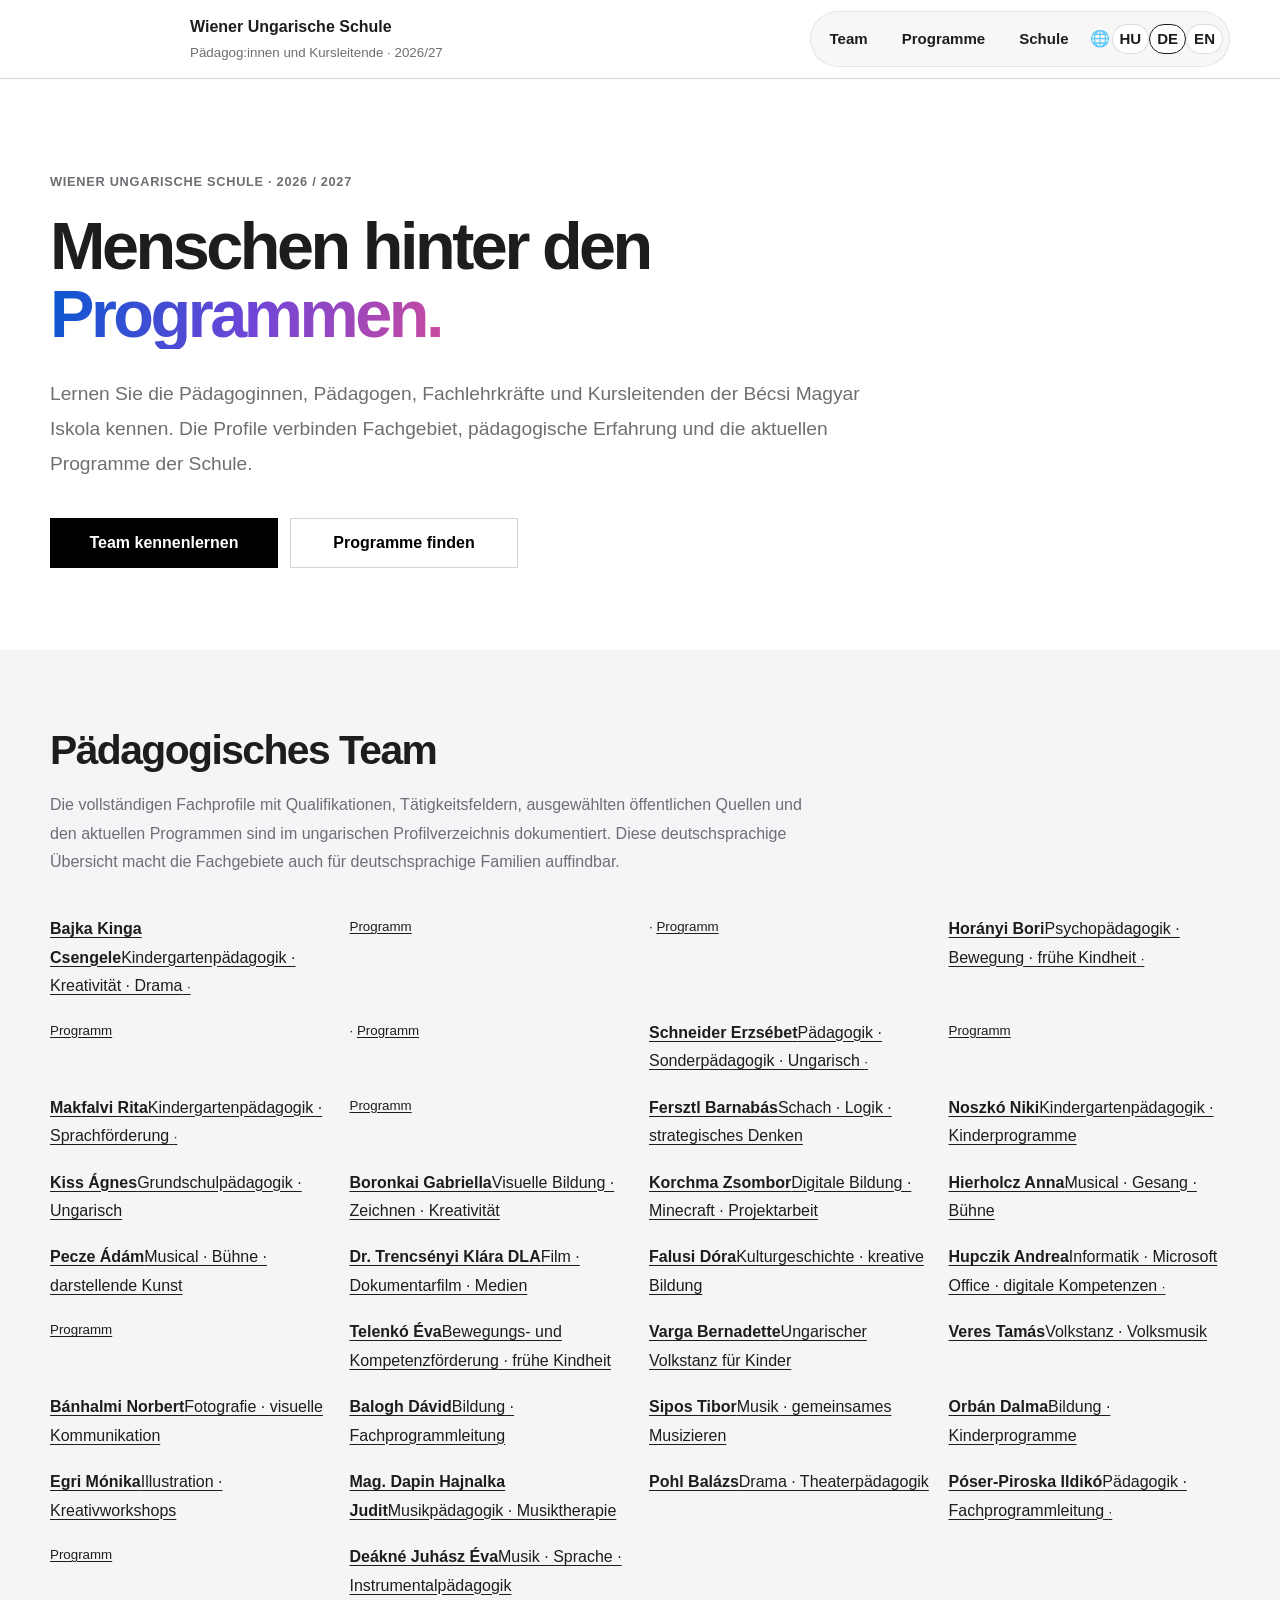
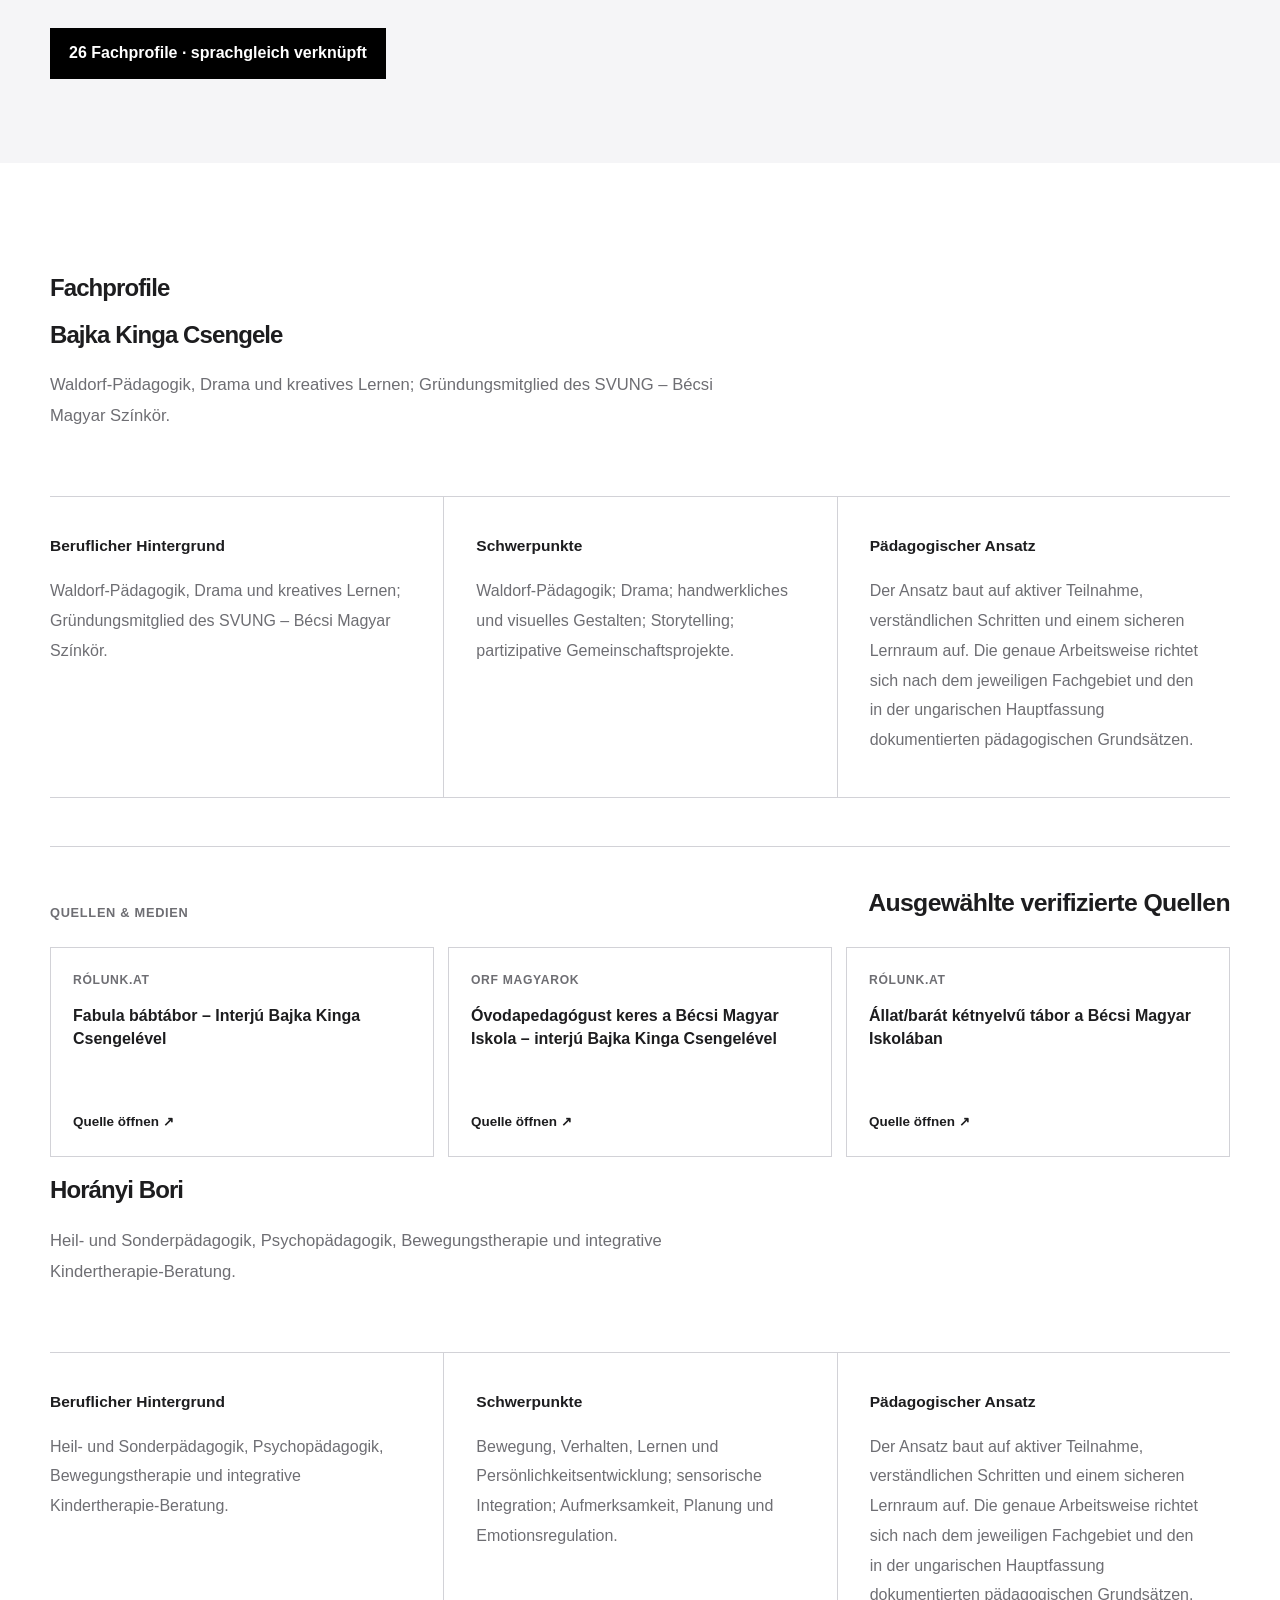
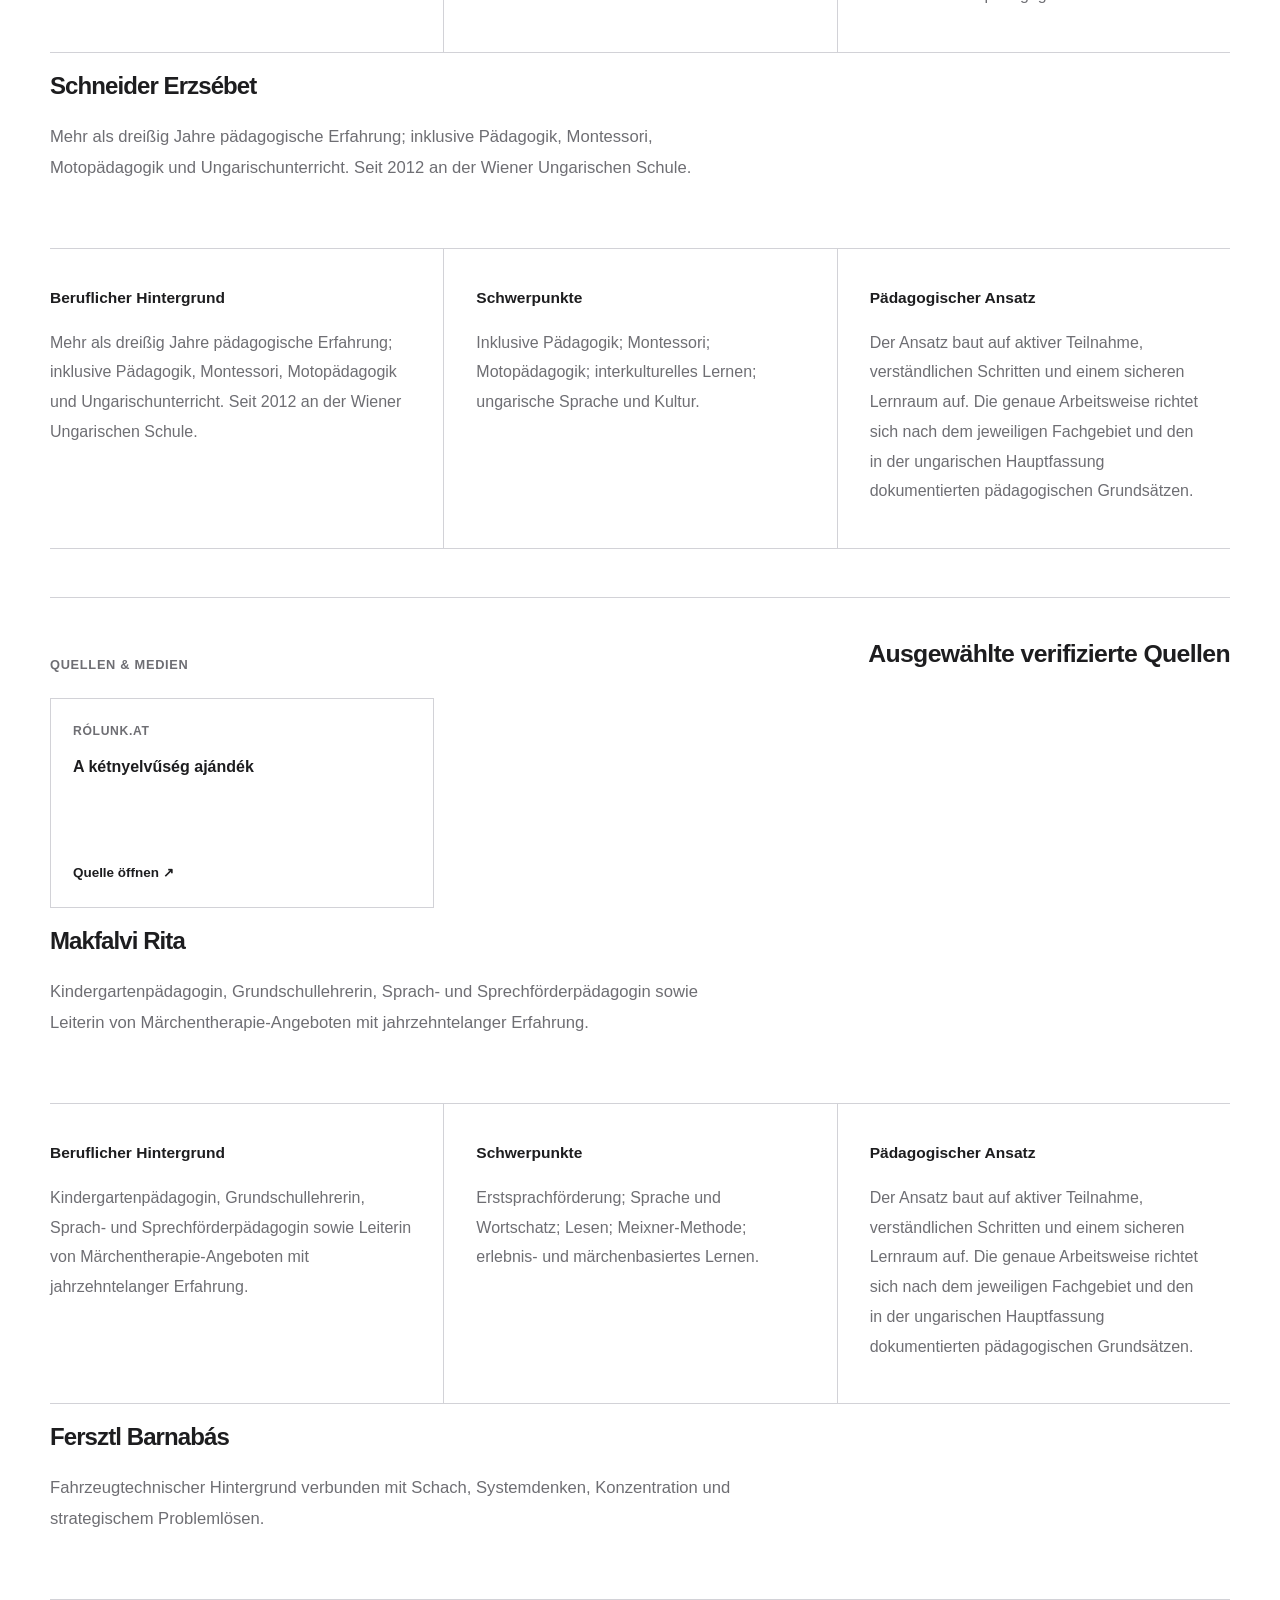
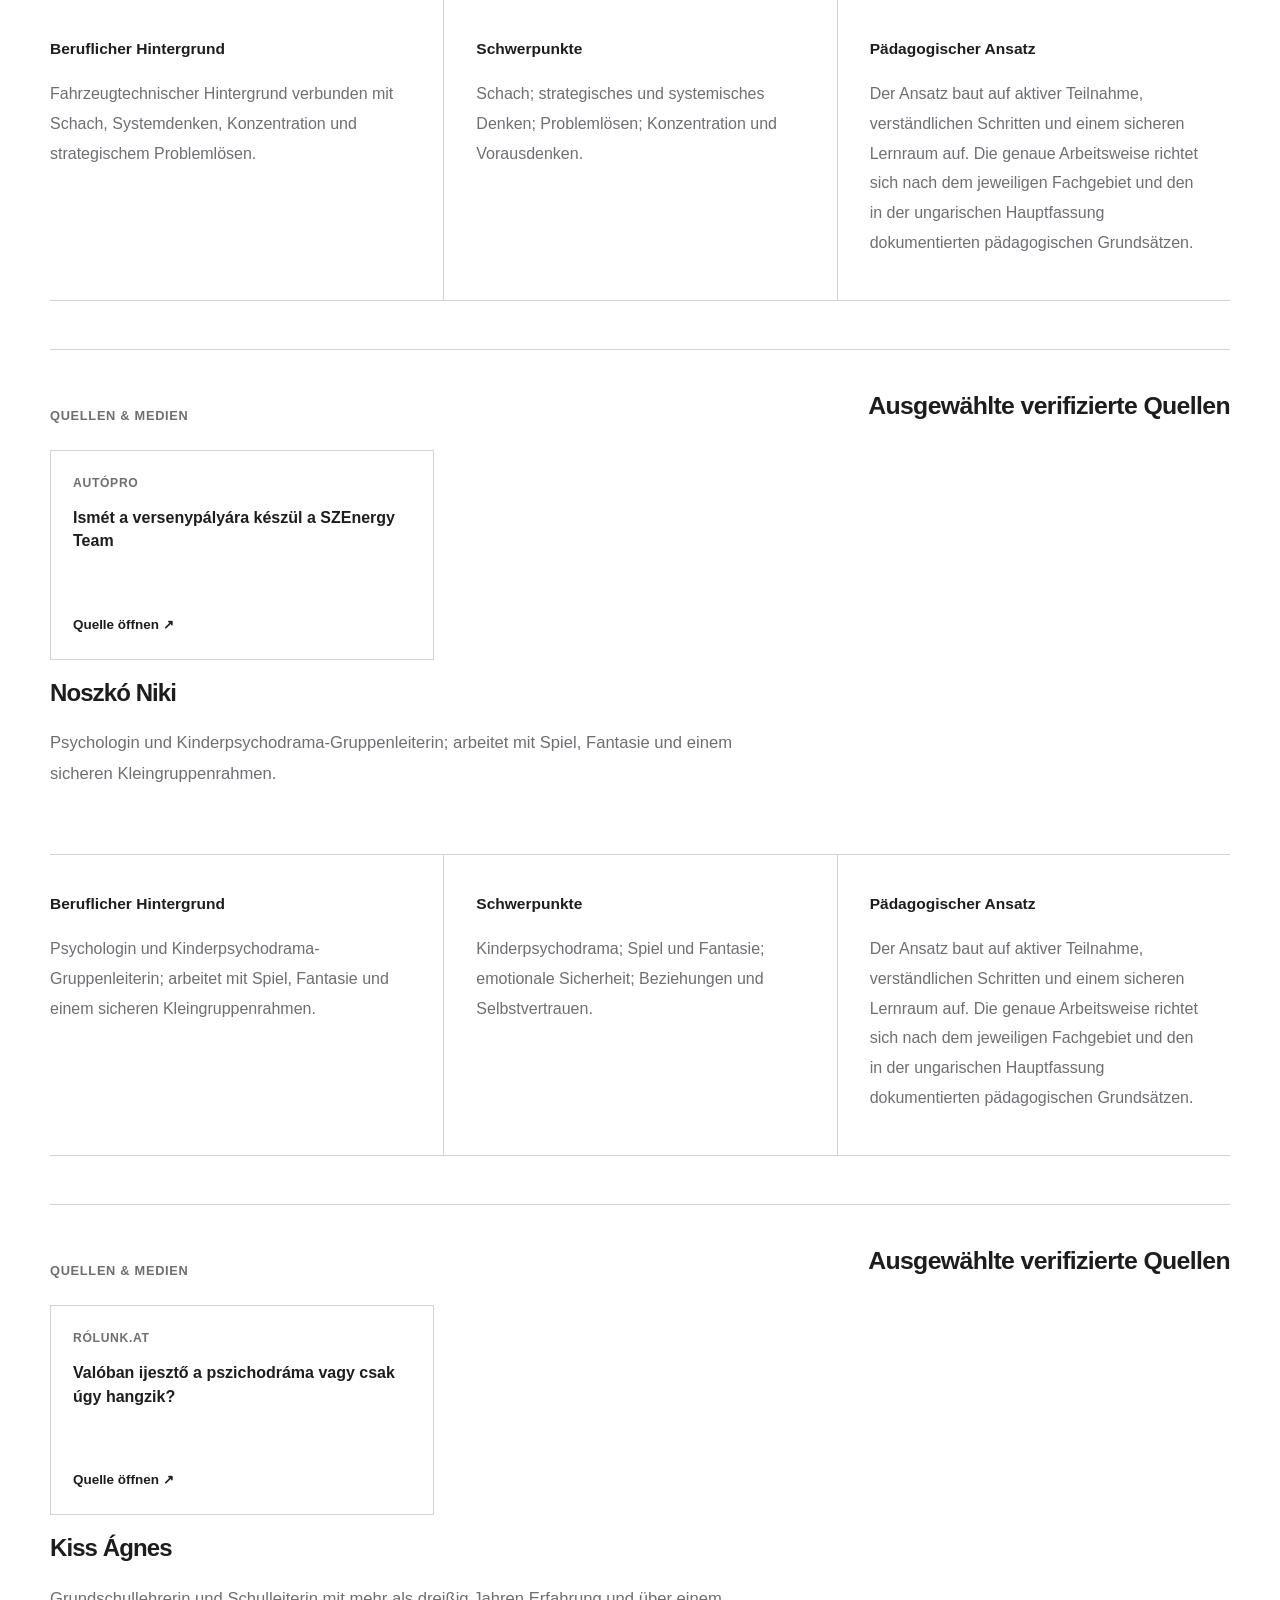
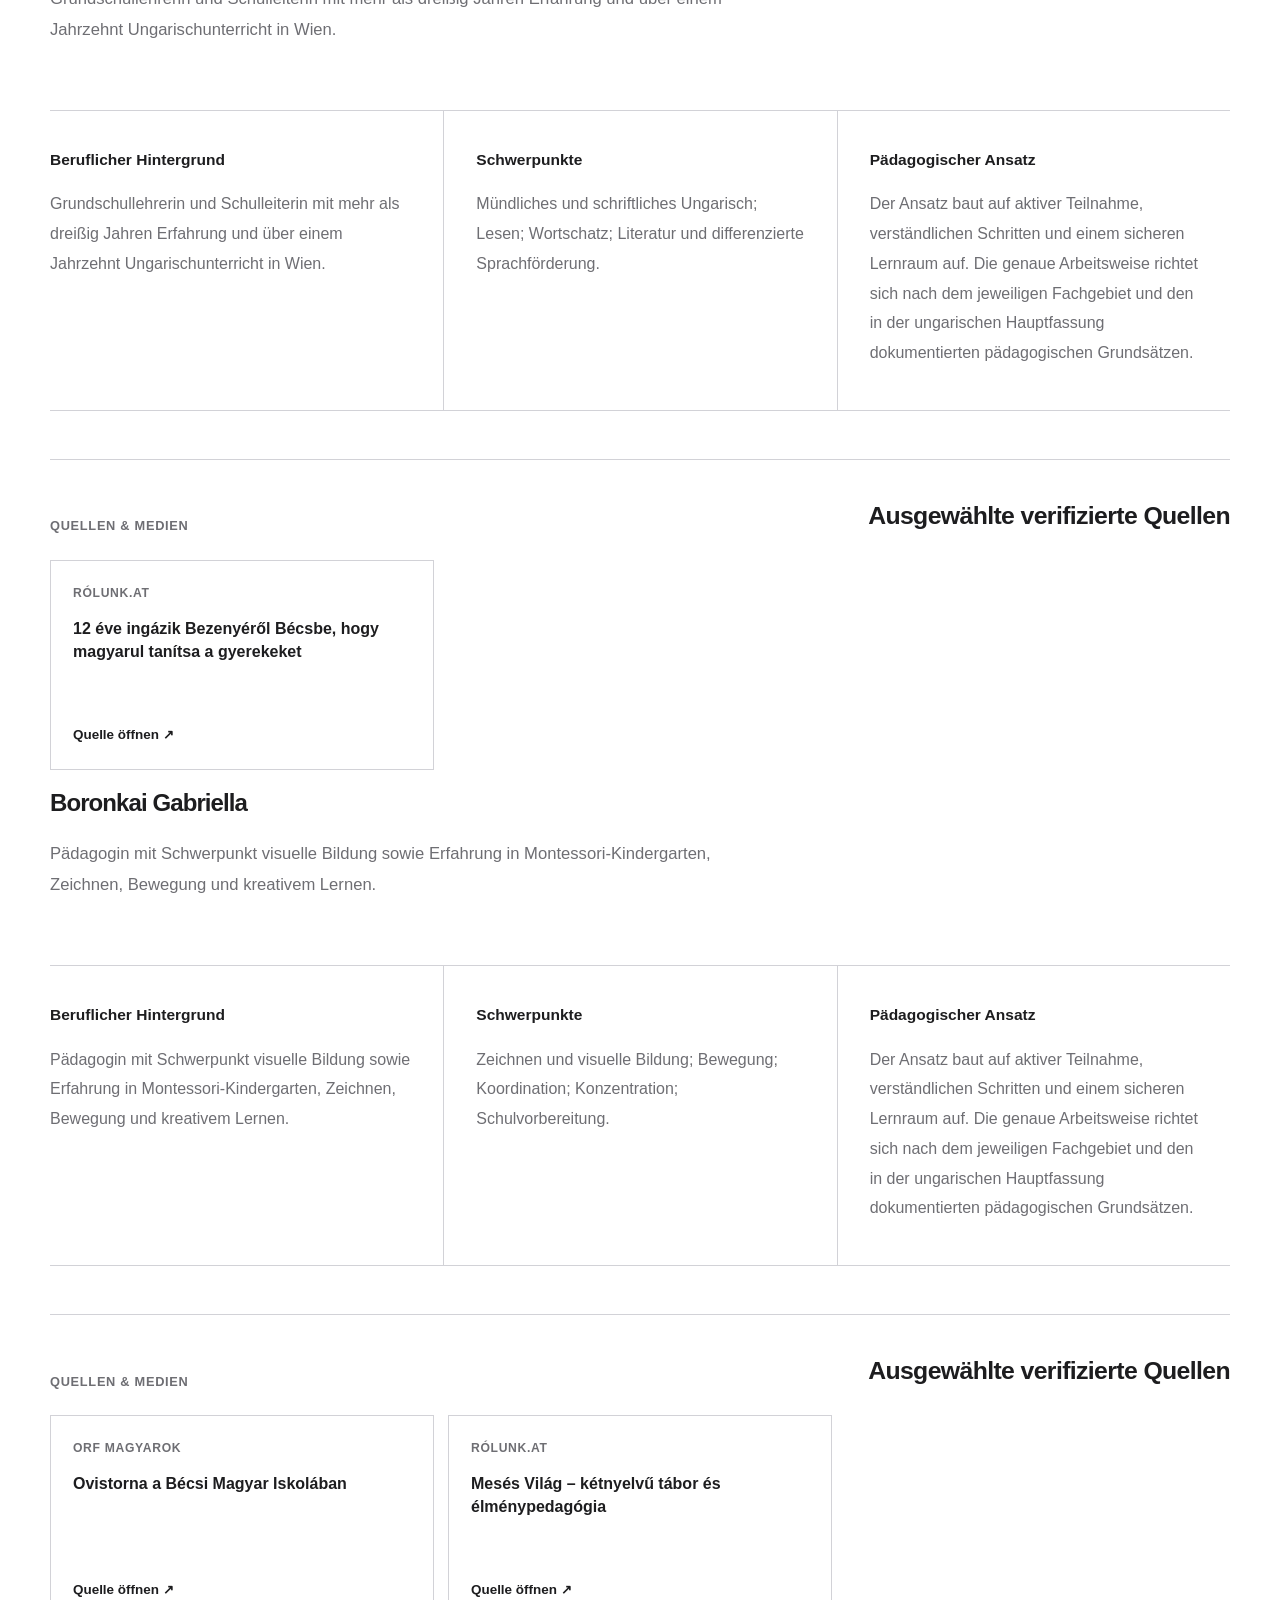
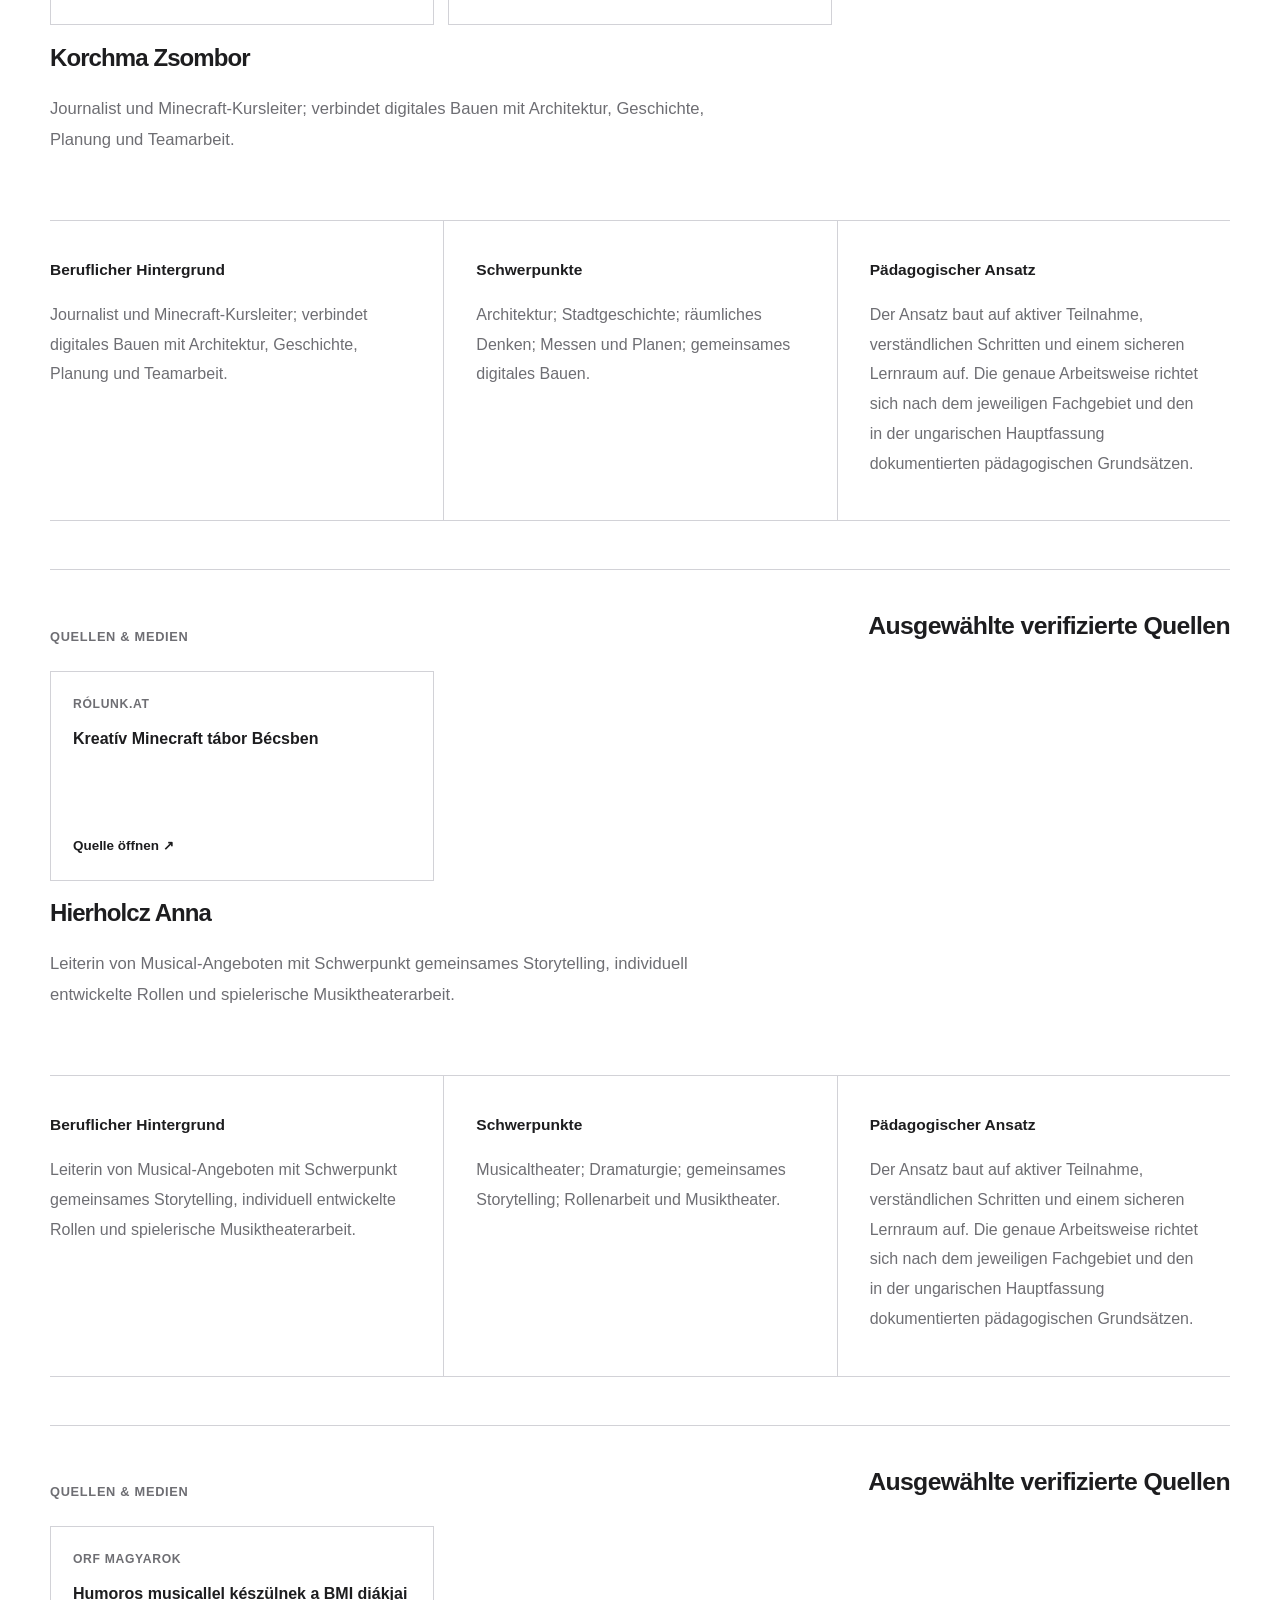
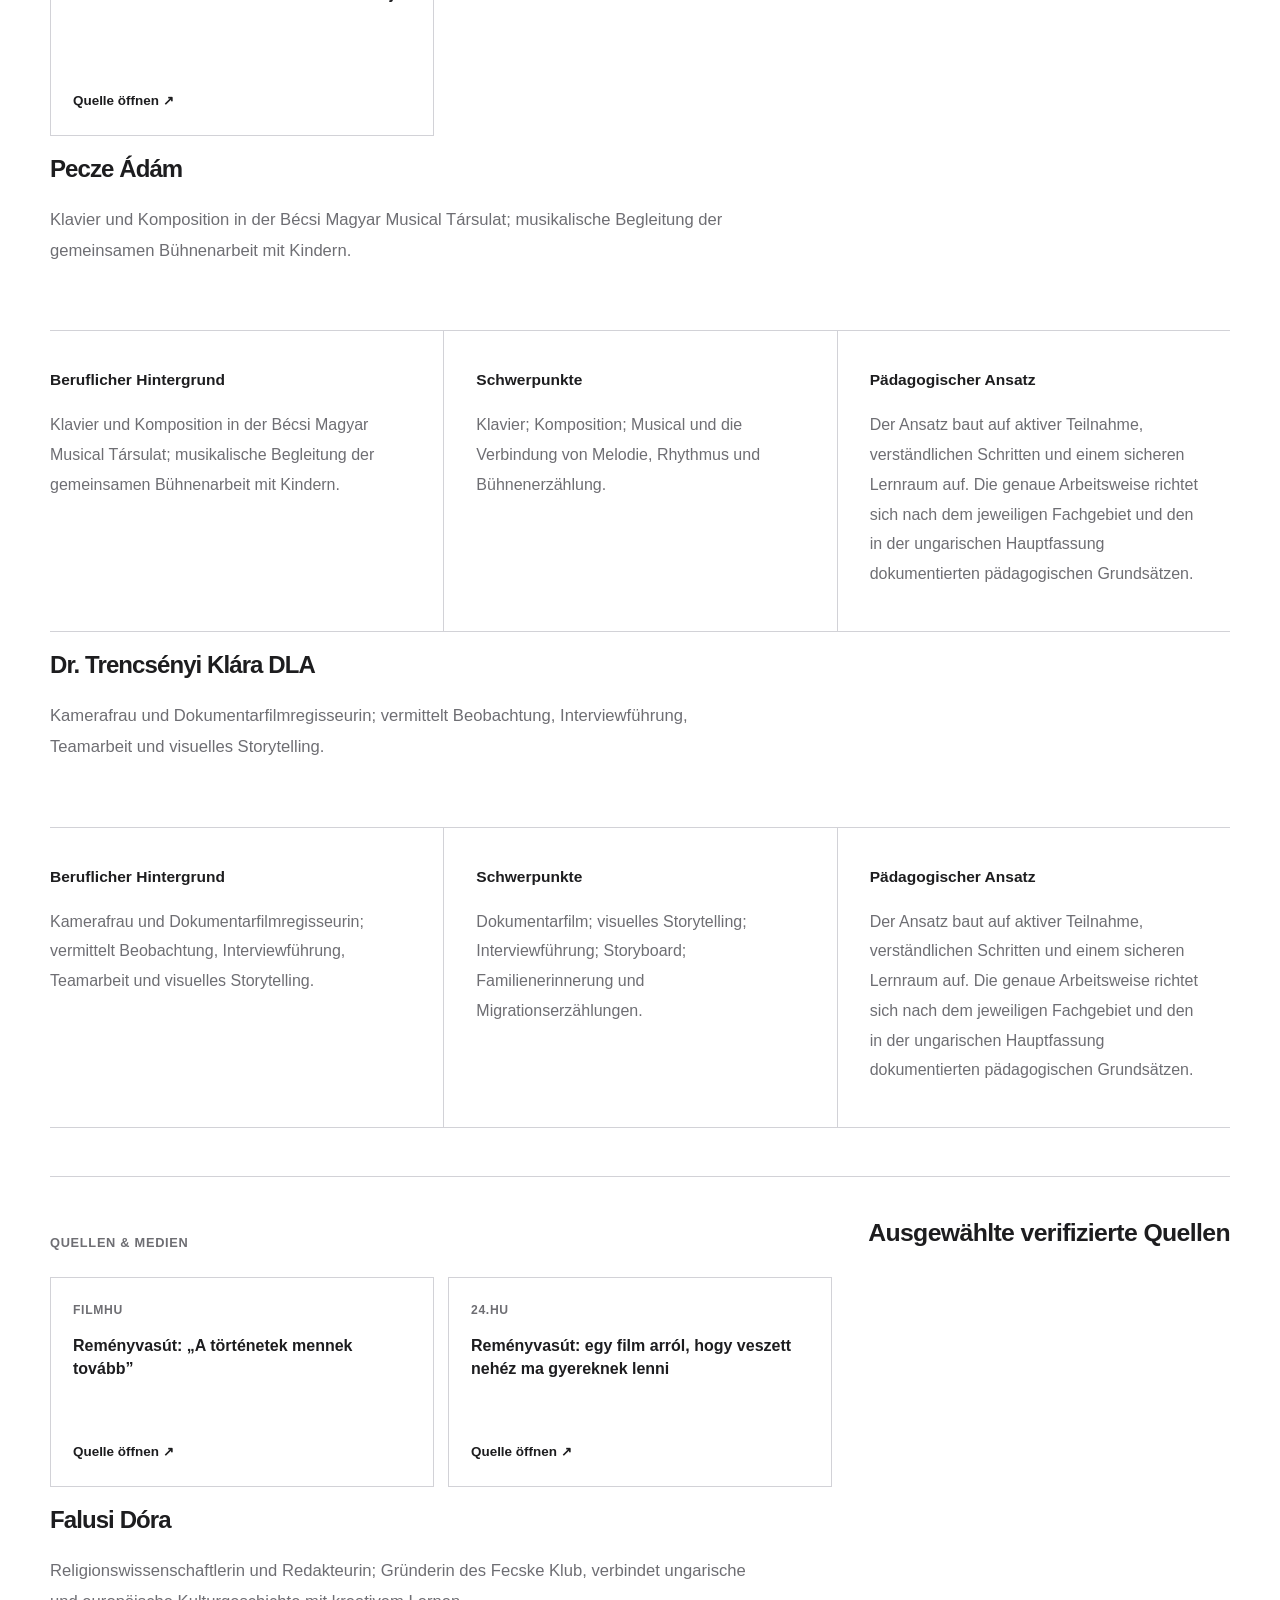
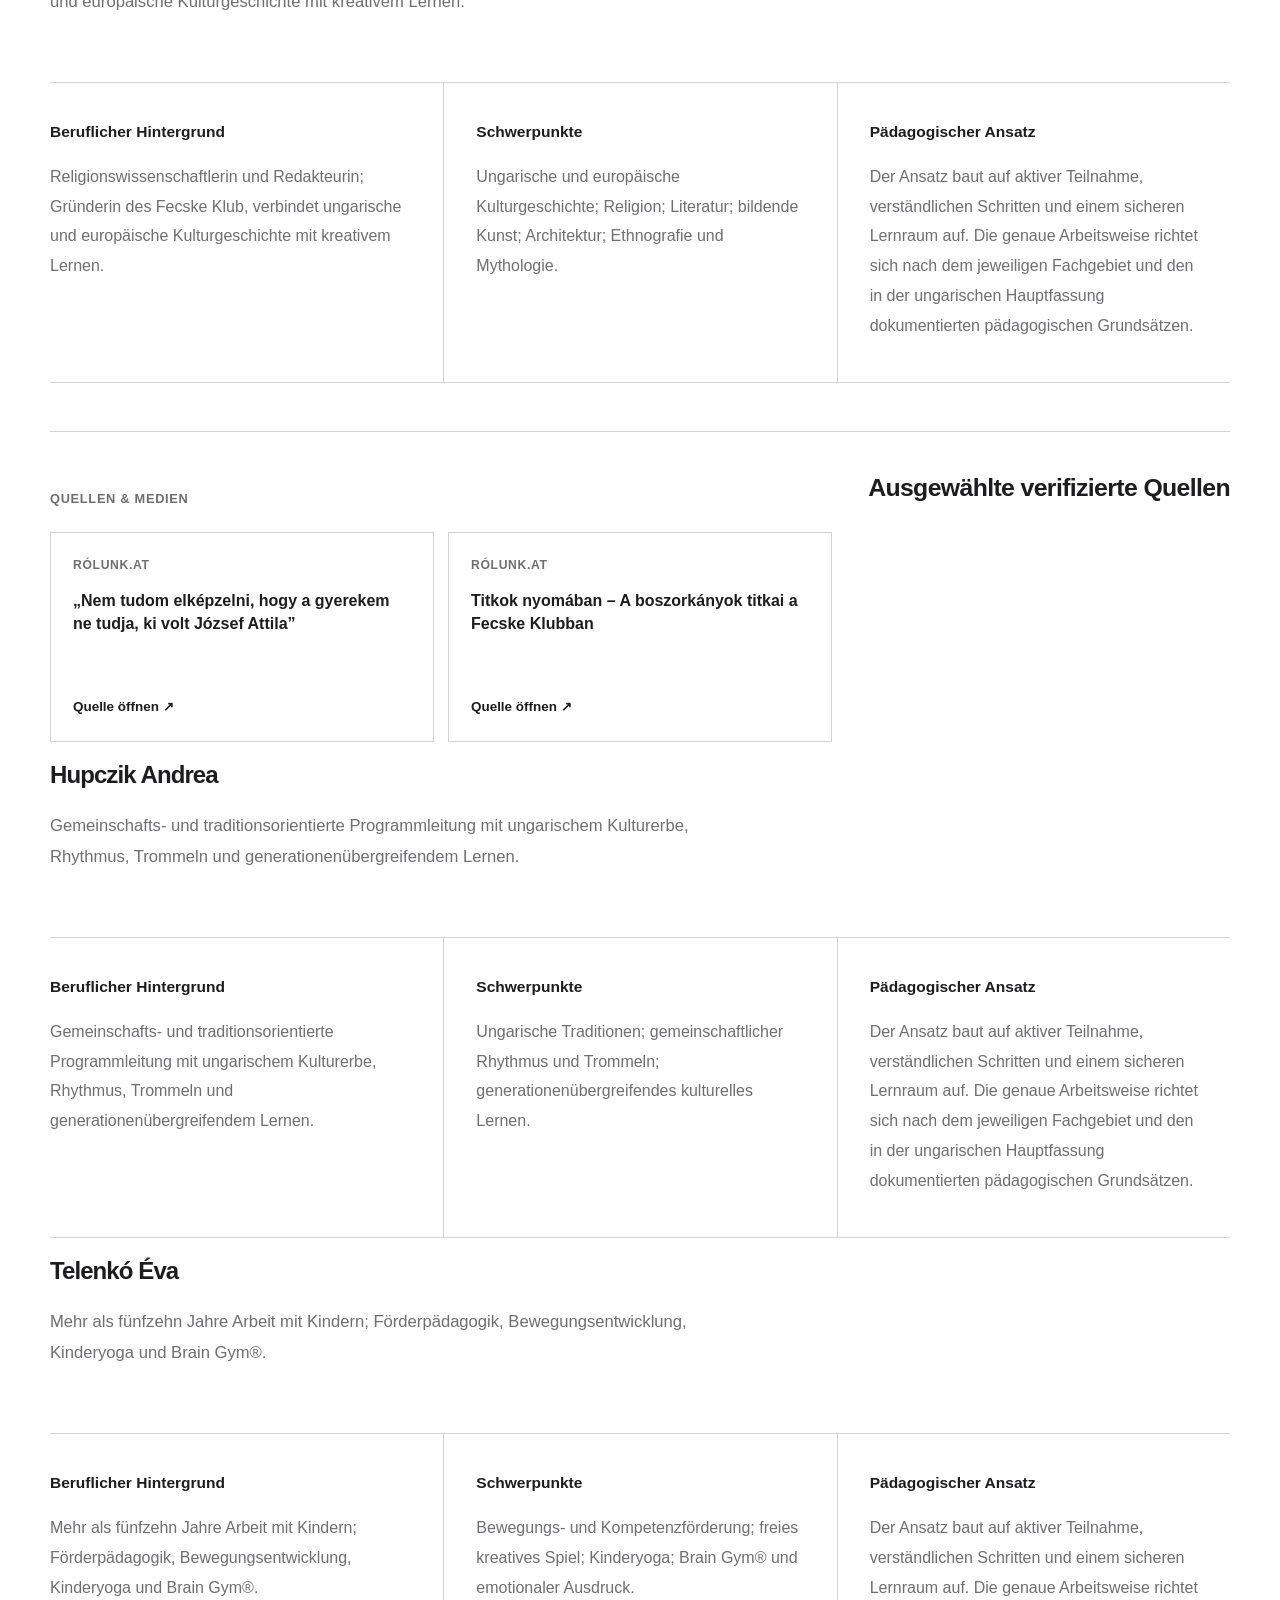
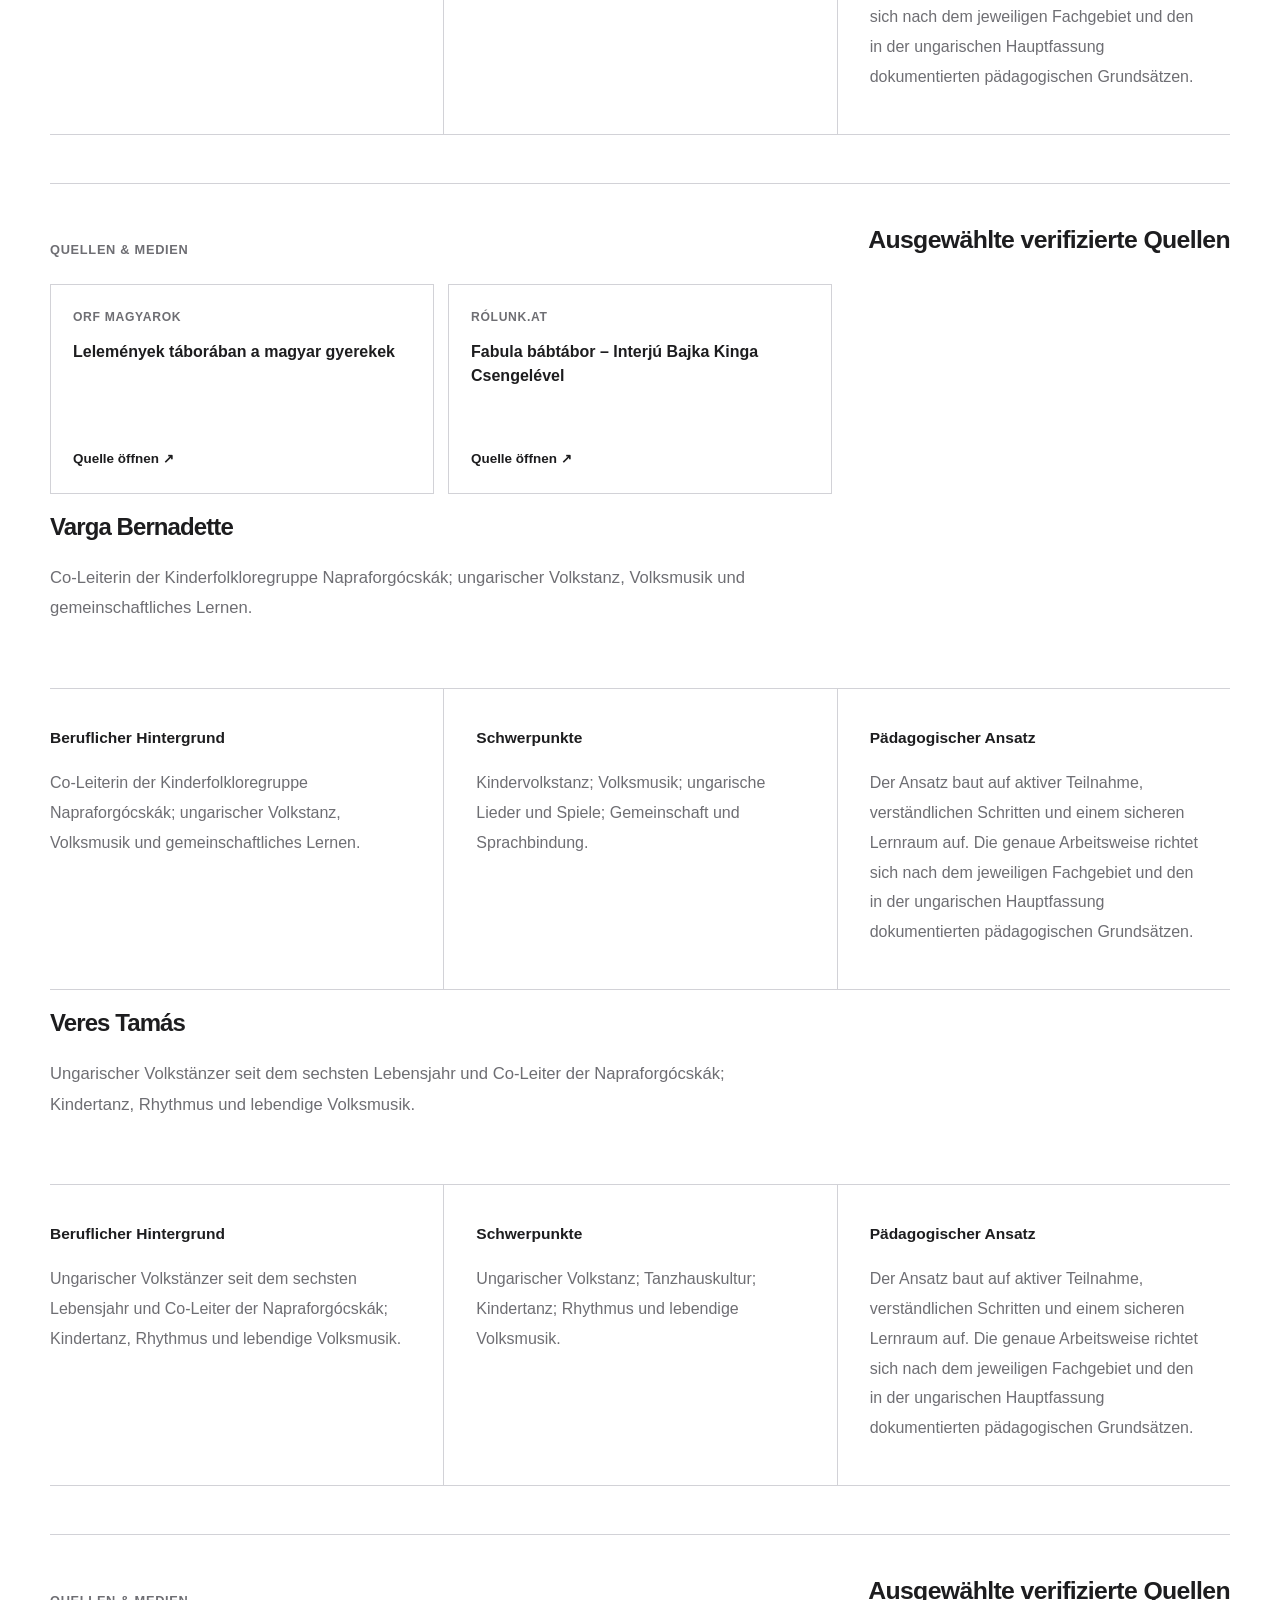
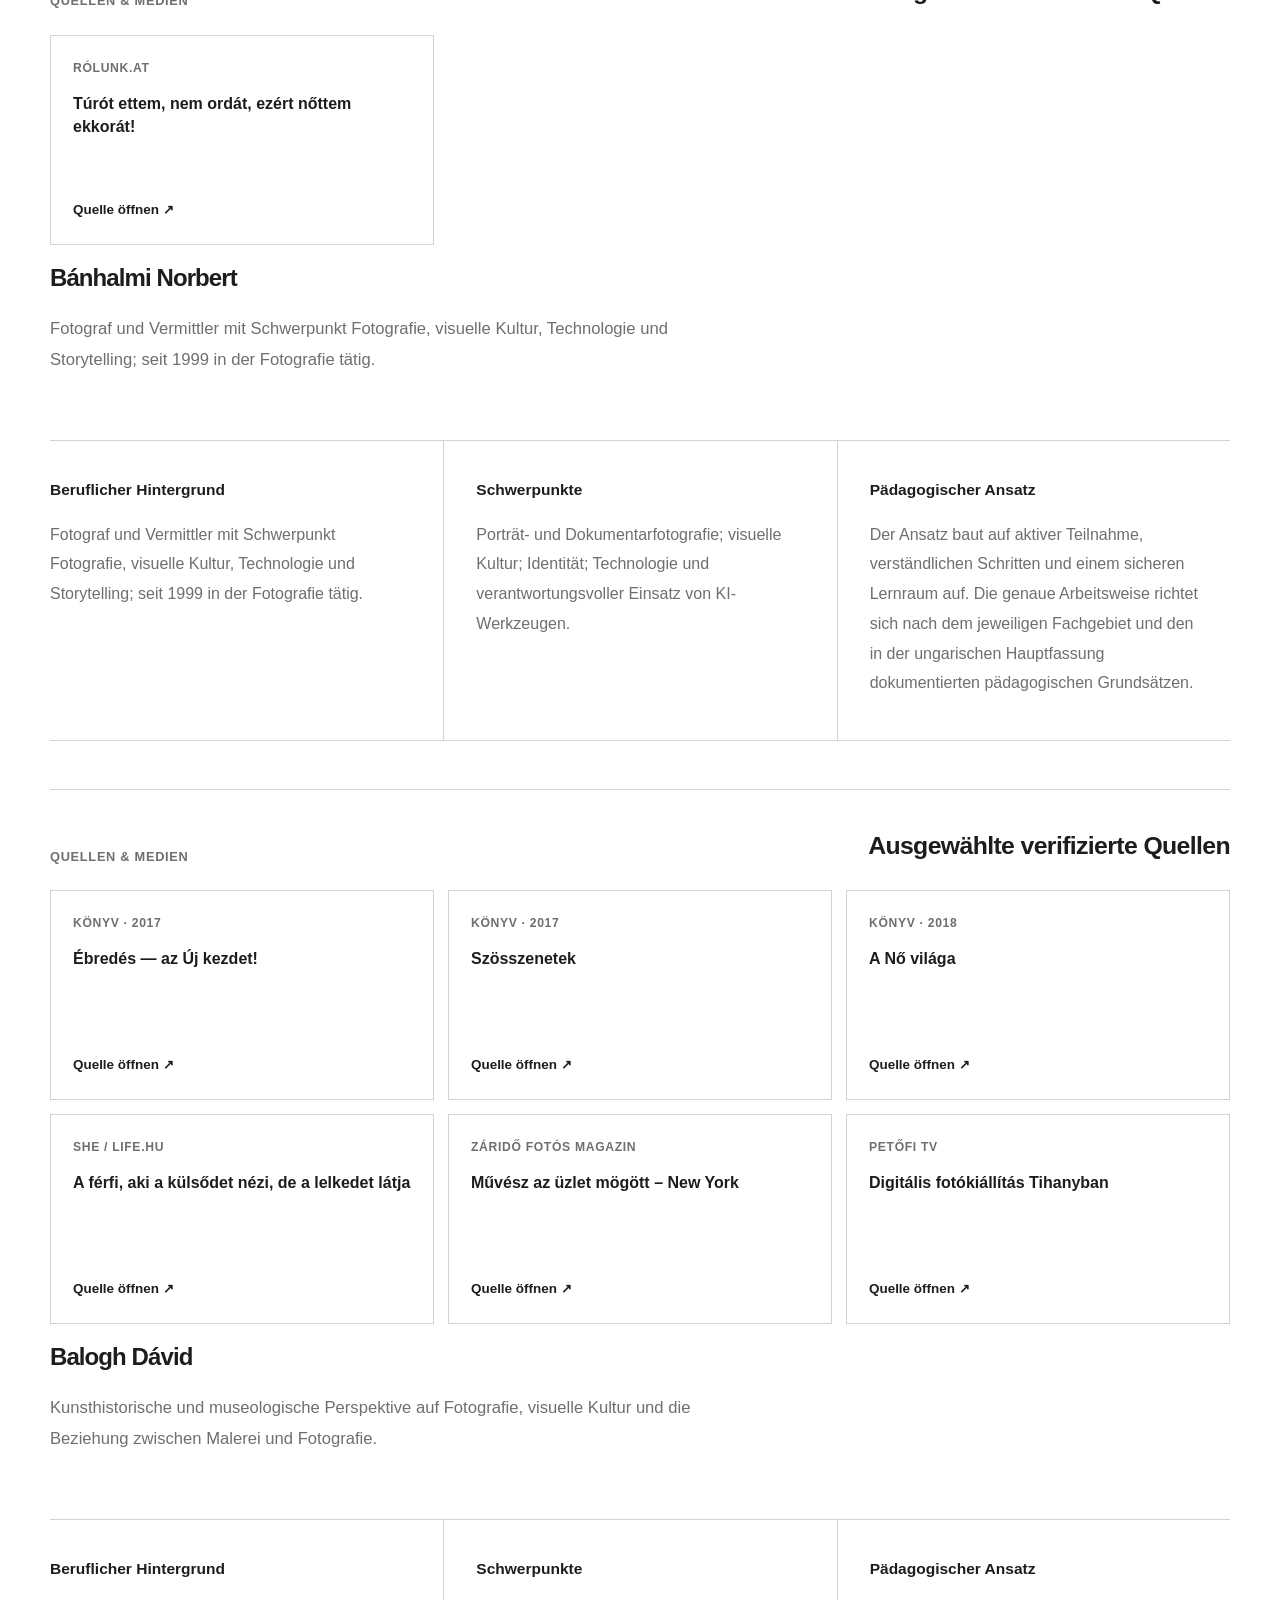
==== commit 08a25c4f: "i18n: expand German profiles to background focus approach and verified sources" ====
--- a/de/index.html
+++ b/de/index.html
@@ -36,30 +36,30 @@
 <a id="pohl-balazs" href="https://programvalaszto.magyariskola.at/de/programs.html#gimi-svung"><strong>Pohl Balázs</strong><span>Drama · Theaterpädagogik</span></a>
 <a id="poser-piroska-ildiko" href="https://programvalaszto.magyariskola.at/de/programs.html#napraforgocskak"><strong>Póser-Piroska Ildikó</strong><span>Pädagogik · Fachprogrammleitung</span> <small>· <a href="https://programvalaszto.magyariskola.at/de/programs.html#cserkeszet">Programm</a></small></a>
 <a id="deakne-juhasz-eva" href="https://programvalaszto.magyariskola.at/de/programs.html"><strong>Deákné Juhász Éva</strong><span>Musik · Sprache · Instrumentalpädagogik</span></a>
-</div><p style="margin-top:28px"><a class="btn" href="/">26 Fachprofile · sprachgleich verknüpft</a></p></div></section><section class="profiles localized-profiles"><div class="wrap"><h2>Fachprofile</h2><article class="localized-profile" id="bajka-kinga-csengele-details"><h2>Bajka Kinga Csengele</h2><p class="role">Waldorf-Pädagogik, Drama und kreatives Lernen; Gründungsmitglied des SVUNG – Bécsi Magyar Színkör.</p><div class="bio-segments"><section class="segment"><h3>Profil</h3><p>Waldorf-Pädagogik, Drama und kreatives Lernen; Gründungsmitglied des SVUNG – Bécsi Magyar Színkör.</p></section><section class="segment"><h3>Profilgrundlage</h3><p>Dieses Profil basiert ausschließlich auf den verifizierten Angaben der ungarischen Hauptfassung. Qualifikationen, Rollen, Jahreszahlen und institutionelle Beziehungen wurden nicht erweitert.</p></section></div></article>
-<article class="localized-profile" id="horanyi-bori-details"><h2>Horányi Bori</h2><p class="role">Heil- und Sonderpädagogik, Psychopädagogik, Bewegungstherapie und integrative Kindertherapie-Beratung.</p><div class="bio-segments"><section class="segment"><h3>Profil</h3><p>Heil- und Sonderpädagogik, Psychopädagogik, Bewegungstherapie und integrative Kindertherapie-Beratung.</p></section><section class="segment"><h3>Profilgrundlage</h3><p>Dieses Profil basiert ausschließlich auf den verifizierten Angaben der ungarischen Hauptfassung. Qualifikationen, Rollen, Jahreszahlen und institutionelle Beziehungen wurden nicht erweitert.</p></section></div></article>
-<article class="localized-profile" id="schneider-erzsebet-details"><h2>Schneider Erzsébet</h2><p class="role">Mehr als dreißig Jahre pädagogische Erfahrung; inklusive Pädagogik, Montessori, Motopädagogik und Ungarischunterricht. Seit 2012 an der Wiener Ungarischen Schule.</p><div class="bio-segments"><section class="segment"><h3>Profil</h3><p>Mehr als dreißig Jahre pädagogische Erfahrung; inklusive Pädagogik, Montessori, Motopädagogik und Ungarischunterricht. Seit 2012 an der Wiener Ungarischen Schule.</p></section><section class="segment"><h3>Profilgrundlage</h3><p>Dieses Profil basiert ausschließlich auf den verifizierten Angaben der ungarischen Hauptfassung. Qualifikationen, Rollen, Jahreszahlen und institutionelle Beziehungen wurden nicht erweitert.</p></section></div></article>
-<article class="localized-profile" id="makfalvi-rita-details"><h2>Makfalvi Rita</h2><p class="role">Kindergartenpädagogin, Grundschullehrerin, Sprach- und Sprechförderpädagogin sowie Leiterin von Märchentherapie-Angeboten mit jahrzehntelanger Erfahrung.</p><div class="bio-segments"><section class="segment"><h3>Profil</h3><p>Kindergartenpädagogin, Grundschullehrerin, Sprach- und Sprechförderpädagogin sowie Leiterin von Märchentherapie-Angeboten mit jahrzehntelanger Erfahrung.</p></section><section class="segment"><h3>Profilgrundlage</h3><p>Dieses Profil basiert ausschließlich auf den verifizierten Angaben der ungarischen Hauptfassung. Qualifikationen, Rollen, Jahreszahlen und institutionelle Beziehungen wurden nicht erweitert.</p></section></div></article>
-<article class="localized-profile" id="fersztl-barnabas-details"><h2>Fersztl Barnabás</h2><p class="role">Fahrzeugtechnischer Hintergrund verbunden mit Schach, Systemdenken, Konzentration und strategischem Problemlösen.</p><div class="bio-segments"><section class="segment"><h3>Profil</h3><p>Fahrzeugtechnischer Hintergrund verbunden mit Schach, Systemdenken, Konzentration und strategischem Problemlösen.</p></section><section class="segment"><h3>Profilgrundlage</h3><p>Dieses Profil basiert ausschließlich auf den verifizierten Angaben der ungarischen Hauptfassung. Qualifikationen, Rollen, Jahreszahlen und institutionelle Beziehungen wurden nicht erweitert.</p></section></div></article>
-<article class="localized-profile" id="noszko-niki-details"><h2>Noszkó Niki</h2><p class="role">Psychologin und Kinderpsychodrama-Gruppenleiterin; arbeitet mit Spiel, Fantasie und einem sicheren Kleingruppenrahmen.</p><div class="bio-segments"><section class="segment"><h3>Profil</h3><p>Psychologin und Kinderpsychodrama-Gruppenleiterin; arbeitet mit Spiel, Fantasie und einem sicheren Kleingruppenrahmen.</p></section><section class="segment"><h3>Profilgrundlage</h3><p>Dieses Profil basiert ausschließlich auf den verifizierten Angaben der ungarischen Hauptfassung. Qualifikationen, Rollen, Jahreszahlen und institutionelle Beziehungen wurden nicht erweitert.</p></section></div></article>
-<article class="localized-profile" id="kiss-agnes-details"><h2>Kiss Ágnes</h2><p class="role">Grundschullehrerin und Schulleiterin mit mehr als dreißig Jahren Erfahrung und über einem Jahrzehnt Ungarischunterricht in Wien.</p><div class="bio-segments"><section class="segment"><h3>Profil</h3><p>Grundschullehrerin und Schulleiterin mit mehr als dreißig Jahren Erfahrung und über einem Jahrzehnt Ungarischunterricht in Wien.</p></section><section class="segment"><h3>Profilgrundlage</h3><p>Dieses Profil basiert ausschließlich auf den verifizierten Angaben der ungarischen Hauptfassung. Qualifikationen, Rollen, Jahreszahlen und institutionelle Beziehungen wurden nicht erweitert.</p></section></div></article>
-<article class="localized-profile" id="boronkai-gabriella-details"><h2>Boronkai Gabriella</h2><p class="role">Pädagogin mit Schwerpunkt visuelle Bildung sowie Erfahrung in Montessori-Kindergarten, Zeichnen, Bewegung und kreativem Lernen.</p><div class="bio-segments"><section class="segment"><h3>Profil</h3><p>Pädagogin mit Schwerpunkt visuelle Bildung sowie Erfahrung in Montessori-Kindergarten, Zeichnen, Bewegung und kreativem Lernen.</p></section><section class="segment"><h3>Profilgrundlage</h3><p>Dieses Profil basiert ausschließlich auf den verifizierten Angaben der ungarischen Hauptfassung. Qualifikationen, Rollen, Jahreszahlen und institutionelle Beziehungen wurden nicht erweitert.</p></section></div></article>
-<article class="localized-profile" id="korchma-zsombor-details"><h2>Korchma Zsombor</h2><p class="role">Journalist und Minecraft-Kursleiter; verbindet digitales Bauen mit Architektur, Geschichte, Planung und Teamarbeit.</p><div class="bio-segments"><section class="segment"><h3>Profil</h3><p>Journalist und Minecraft-Kursleiter; verbindet digitales Bauen mit Architektur, Geschichte, Planung und Teamarbeit.</p></section><section class="segment"><h3>Profilgrundlage</h3><p>Dieses Profil basiert ausschließlich auf den verifizierten Angaben der ungarischen Hauptfassung. Qualifikationen, Rollen, Jahreszahlen und institutionelle Beziehungen wurden nicht erweitert.</p></section></div></article>
-<article class="localized-profile" id="hierholcz-anna-details"><h2>Hierholcz Anna</h2><p class="role">Leiterin von Musical-Angeboten mit Schwerpunkt gemeinsames Storytelling, individuell entwickelte Rollen und spielerische Musiktheaterarbeit.</p><div class="bio-segments"><section class="segment"><h3>Profil</h3><p>Leiterin von Musical-Angeboten mit Schwerpunkt gemeinsames Storytelling, individuell entwickelte Rollen und spielerische Musiktheaterarbeit.</p></section><section class="segment"><h3>Profilgrundlage</h3><p>Dieses Profil basiert ausschließlich auf den verifizierten Angaben der ungarischen Hauptfassung. Qualifikationen, Rollen, Jahreszahlen und institutionelle Beziehungen wurden nicht erweitert.</p></section></div></article>
-<article class="localized-profile" id="pecze-adam-details"><h2>Pecze Ádám</h2><p class="role">Klavier und Komposition in der Bécsi Magyar Musical Társulat; musikalische Begleitung der gemeinsamen Bühnenarbeit mit Kindern.</p><div class="bio-segments"><section class="segment"><h3>Profil</h3><p>Klavier und Komposition in der Bécsi Magyar Musical Társulat; musikalische Begleitung der gemeinsamen Bühnenarbeit mit Kindern.</p></section><section class="segment"><h3>Profilgrundlage</h3><p>Dieses Profil basiert ausschließlich auf den verifizierten Angaben der ungarischen Hauptfassung. Qualifikationen, Rollen, Jahreszahlen und institutionelle Beziehungen wurden nicht erweitert.</p></section></div></article>
-<article class="localized-profile" id="trencsenyi-klara-details"><h2>Dr. Trencsényi Klára DLA</h2><p class="role">Kamerafrau und Dokumentarfilmregisseurin; vermittelt Beobachtung, Interviewführung, Teamarbeit und visuelles Storytelling.</p><div class="bio-segments"><section class="segment"><h3>Profil</h3><p>Kamerafrau und Dokumentarfilmregisseurin; vermittelt Beobachtung, Interviewführung, Teamarbeit und visuelles Storytelling.</p></section><section class="segment"><h3>Profilgrundlage</h3><p>Dieses Profil basiert ausschließlich auf den verifizierten Angaben der ungarischen Hauptfassung. Qualifikationen, Rollen, Jahreszahlen und institutionelle Beziehungen wurden nicht erweitert.</p></section></div></article>
-<article class="localized-profile" id="falusi-dora-details"><h2>Falusi Dóra</h2><p class="role">Religionswissenschaftlerin und Redakteurin; Gründerin des Fecske Klub, verbindet ungarische und europäische Kulturgeschichte mit kreativem Lernen.</p><div class="bio-segments"><section class="segment"><h3>Profil</h3><p>Religionswissenschaftlerin und Redakteurin; Gründerin des Fecske Klub, verbindet ungarische und europäische Kulturgeschichte mit kreativem Lernen.</p></section><section class="segment"><h3>Profilgrundlage</h3><p>Dieses Profil basiert ausschließlich auf den verifizierten Angaben der ungarischen Hauptfassung. Qualifikationen, Rollen, Jahreszahlen und institutionelle Beziehungen wurden nicht erweitert.</p></section></div></article>
-<article class="localized-profile" id="hupczik-andrea-details"><h2>Hupczik Andrea</h2><p class="role">Gemeinschafts- und traditionsorientierte Programmleitung mit ungarischem Kulturerbe, Rhythmus, Trommeln und generationenübergreifendem Lernen.</p><div class="bio-segments"><section class="segment"><h3>Profil</h3><p>Gemeinschafts- und traditionsorientierte Programmleitung mit ungarischem Kulturerbe, Rhythmus, Trommeln und generationenübergreifendem Lernen.</p></section><section class="segment"><h3>Profilgrundlage</h3><p>Dieses Profil basiert ausschließlich auf den verifizierten Angaben der ungarischen Hauptfassung. Qualifikationen, Rollen, Jahreszahlen und institutionelle Beziehungen wurden nicht erweitert.</p></section></div></article>
-<article class="localized-profile" id="telenko-eva-details"><h2>Telenkó Éva</h2><p class="role">Mehr als fünfzehn Jahre Arbeit mit Kindern; Förderpädagogik, Bewegungsentwicklung, Kinderyoga und Brain Gym®.</p><div class="bio-segments"><section class="segment"><h3>Profil</h3><p>Mehr als fünfzehn Jahre Arbeit mit Kindern; Förderpädagogik, Bewegungsentwicklung, Kinderyoga und Brain Gym®.</p></section><section class="segment"><h3>Profilgrundlage</h3><p>Dieses Profil basiert ausschließlich auf den verifizierten Angaben der ungarischen Hauptfassung. Qualifikationen, Rollen, Jahreszahlen und institutionelle Beziehungen wurden nicht erweitert.</p></section></div></article>
-<article class="localized-profile" id="varga-bernadette-details"><h2>Varga Bernadette</h2><p class="role">Co-Leiterin der Kinderfolkloregruppe Napraforgócskák; ungarischer Volkstanz, Volksmusik und gemeinschaftliches Lernen.</p><div class="bio-segments"><section class="segment"><h3>Profil</h3><p>Co-Leiterin der Kinderfolkloregruppe Napraforgócskák; ungarischer Volkstanz, Volksmusik und gemeinschaftliches Lernen.</p></section><section class="segment"><h3>Profilgrundlage</h3><p>Dieses Profil basiert ausschließlich auf den verifizierten Angaben der ungarischen Hauptfassung. Qualifikationen, Rollen, Jahreszahlen und institutionelle Beziehungen wurden nicht erweitert.</p></section></div></article>
-<article class="localized-profile" id="veres-tamas-details"><h2>Veres Tamás</h2><p class="role">Ungarischer Volkstänzer seit dem sechsten Lebensjahr und Co-Leiter der Napraforgócskák; Kindertanz, Rhythmus und lebendige Volksmusik.</p><div class="bio-segments"><section class="segment"><h3>Profil</h3><p>Ungarischer Volkstänzer seit dem sechsten Lebensjahr und Co-Leiter der Napraforgócskák; Kindertanz, Rhythmus und lebendige Volksmusik.</p></section><section class="segment"><h3>Profilgrundlage</h3><p>Dieses Profil basiert ausschließlich auf den verifizierten Angaben der ungarischen Hauptfassung. Qualifikationen, Rollen, Jahreszahlen und institutionelle Beziehungen wurden nicht erweitert.</p></section></div></article>
-<article class="localized-profile" id="banhalmi-norbert-details"><h2>Bánhalmi Norbert</h2><p class="role">Fotograf und Vermittler mit Schwerpunkt Fotografie, visuelle Kultur, Technologie und Storytelling; seit 1999 in der Fotografie tätig.</p><div class="bio-segments"><section class="segment"><h3>Profil</h3><p>Fotograf und Vermittler mit Schwerpunkt Fotografie, visuelle Kultur, Technologie und Storytelling; seit 1999 in der Fotografie tätig.</p></section><section class="segment"><h3>Profilgrundlage</h3><p>Dieses Profil basiert ausschließlich auf den verifizierten Angaben der ungarischen Hauptfassung. Qualifikationen, Rollen, Jahreszahlen und institutionelle Beziehungen wurden nicht erweitert.</p></section></div></article>
-<article class="localized-profile" id="balogh-david-details"><h2>Balogh Dávid</h2><p class="role">Kunsthistorische und museologische Perspektive auf Fotografie, visuelle Kultur und die Beziehung zwischen Malerei und Fotografie.</p><div class="bio-segments"><section class="segment"><h3>Profil</h3><p>Kunsthistorische und museologische Perspektive auf Fotografie, visuelle Kultur und die Beziehung zwischen Malerei und Fotografie.</p></section><section class="segment"><h3>Profilgrundlage</h3><p>Dieses Profil basiert ausschließlich auf den verifizierten Angaben der ungarischen Hauptfassung. Qualifikationen, Rollen, Jahreszahlen und institutionelle Beziehungen wurden nicht erweitert.</p></section></div></article>
-<article class="localized-profile" id="sipos-tibor-details"><h2>Sipos Tibor</h2><p class="role">Ungarischer Volkstänzer seit 1988; Erfahrung in der Arbeit mit erwachsenen Anfänger:innen, Paartanz und Tanztraditionen des Karpatenbeckens.</p><div class="bio-segments"><section class="segment"><h3>Profil</h3><p>Ungarischer Volkstänzer seit 1988; Erfahrung in der Arbeit mit erwachsenen Anfänger:innen, Paartanz und Tanztraditionen des Karpatenbeckens.</p></section><section class="segment"><h3>Profilgrundlage</h3><p>Dieses Profil basiert ausschließlich auf den verifizierten Angaben der ungarischen Hauptfassung. Qualifikationen, Rollen, Jahreszahlen und institutionelle Beziehungen wurden nicht erweitert.</p></section></div></article>
-<article class="localized-profile" id="orban-dalma-details"><h2>Orbán Dalma</h2><p class="role">Vizepräsidentin der Napraforgók und Tanzleiterin der Anfängergruppe; Volkstanz, Trachtenkultur und gemeinschaftliche Tradition.</p><div class="bio-segments"><section class="segment"><h3>Profil</h3><p>Vizepräsidentin der Napraforgók und Tanzleiterin der Anfängergruppe; Volkstanz, Trachtenkultur und gemeinschaftliche Tradition.</p></section><section class="segment"><h3>Profilgrundlage</h3><p>Dieses Profil basiert ausschließlich auf den verifizierten Angaben der ungarischen Hauptfassung. Qualifikationen, Rollen, Jahreszahlen und institutionelle Beziehungen wurden nicht erweitert.</p></section></div></article>
-<article class="localized-profile" id="egri-monika-details"><h2>Egri Mónika</h2><p class="role">Animatorin und Illustratorin mit jahrzehntelanger Berufserfahrung; Kreativworkshops, Illustration, Storytelling und ressourcenbewusstes Gestalten.</p><div class="bio-segments"><section class="segment"><h3>Profil</h3><p>Animatorin und Illustratorin mit jahrzehntelanger Berufserfahrung; Kreativworkshops, Illustration, Storytelling und ressourcenbewusstes Gestalten.</p></section><section class="segment"><h3>Profilgrundlage</h3><p>Dieses Profil basiert ausschließlich auf den verifizierten Angaben der ungarischen Hauptfassung. Qualifikationen, Rollen, Jahreszahlen und institutionelle Beziehungen wurden nicht erweitert.</p></section></div></article>
-<article class="localized-profile" id="dapin-hajnalka-judit-details"><h2>Mag. Dapin Hajnalka Judit</h2><p class="role">Dreißig Jahre pädagogische Erfahrung; Musikpädagogik, Instrumentalunterricht und Musiktherapie für unterschiedliche Altersgruppen.</p><div class="bio-segments"><section class="segment"><h3>Profil</h3><p>Dreißig Jahre pädagogische Erfahrung; Musikpädagogik, Instrumentalunterricht und Musiktherapie für unterschiedliche Altersgruppen.</p></section><section class="segment"><h3>Profilgrundlage</h3><p>Dieses Profil basiert ausschließlich auf den verifizierten Angaben der ungarischen Hauptfassung. Qualifikationen, Rollen, Jahreszahlen und institutionelle Beziehungen wurden nicht erweitert.</p></section></div></article>
-<article class="localized-profile" id="pohl-balazs-details"><h2>Pohl Balázs</h2><p class="role">Gründer und Leiter von Gimi-Svung; künstlerischer Leiter des SVUNG – Bécsi Magyar Színház.</p><div class="bio-segments"><section class="segment"><h3>Profil</h3><p>Gründer und Leiter von Gimi-Svung; künstlerischer Leiter des SVUNG – Bécsi Magyar Színház.</p></section><section class="segment"><h3>Profilgrundlage</h3><p>Dieses Profil basiert ausschließlich auf den verifizierten Angaben der ungarischen Hauptfassung. Qualifikationen, Rollen, Jahreszahlen und institutionelle Beziehungen wurden nicht erweitert.</p></section></div></article>
-<article class="localized-profile" id="poser-piroska-ildiko-details"><h2>Póser-Piroska Ildikó</h2><p class="role">Pfadfinderleiterin und seit 2016 Leiterin der 72. Széchenyi-István-Pfadfindergruppe in Wien; Gemeinschaftsaufbau, Jugendleitung und ungarische Identität.</p><div class="bio-segments"><section class="segment"><h3>Profil</h3><p>Pfadfinderleiterin und seit 2016 Leiterin der 72. Széchenyi-István-Pfadfindergruppe in Wien; Gemeinschaftsaufbau, Jugendleitung und ungarische Identität.</p></section><section class="segment"><h3>Profilgrundlage</h3><p>Dieses Profil basiert ausschließlich auf den verifizierten Angaben der ungarischen Hauptfassung. Qualifikationen, Rollen, Jahreszahlen und institutionelle Beziehungen wurden nicht erweitert.</p></section></div></article>
-<article class="localized-profile" id="deakne-juhasz-eva-details"><h2>Deákné Juhász Éva</h2><p class="role">Vierzig Jahre Unterrichtserfahrung mit 6–14-Jährigen; Ungarisch, Gesang, Klavier und weitere Instrumente, mit Verbindung von Musik und Sprachförderung.</p><div class="bio-segments"><section class="segment"><h3>Profil</h3><p>Vierzig Jahre Unterrichtserfahrung mit 6–14-Jährigen; Ungarisch, Gesang, Klavier und weitere Instrumente, mit Verbindung von Musik und Sprachförderung.</p></section><section class="segment"><h3>Profilgrundlage</h3><p>Dieses Profil basiert ausschließlich auf den verifizierten Angaben der ungarischen Hauptfassung. Qualifikationen, Rollen, Jahreszahlen und institutionelle Beziehungen wurden nicht erweitert.</p></section></div></article></div></section></main>
+</div><p style="margin-top:28px"><a class="btn" href="/">26 Fachprofile · sprachgleich verknüpft</a></p></div></section><section class="profiles localized-profiles"><div class="wrap"><h2>Fachprofile</h2><article class="localized-profile" id="bajka-kinga-csengele-details"><h2>Bajka Kinga Csengele</h2><p class="role">Waldorf-Pädagogik, Drama und kreatives Lernen; Gründungsmitglied des SVUNG – Bécsi Magyar Színkör.</p><div class="bio-segments"><section class="segment"><h3>Beruflicher Hintergrund</h3><p>Waldorf-Pädagogik, Drama und kreatives Lernen; Gründungsmitglied des SVUNG – Bécsi Magyar Színkör.</p></section><section class="segment"><h3>Schwerpunkte</h3><p>Waldorf-Pädagogik; Drama; handwerkliches und visuelles Gestalten; Storytelling; partizipative Gemeinschaftsprojekte.</p></section><section class="segment"><h3>Pädagogischer Ansatz</h3><p>Der Ansatz baut auf aktiver Teilnahme, verständlichen Schritten und einem sicheren Lernraum auf. Die genaue Arbeitsweise richtet sich nach dem jeweiligen Fachgebiet und den in der ungarischen Hauptfassung dokumentierten pädagogischen Grundsätzen.</p></section></div><section class="press"><div class="press-head"><span class="eyebrow">Quellen & Medien</span><h3>Ausgewählte verifizierte Quellen</h3></div><div class="press-grid"><a class="press-card" href="https://rolunk.at/kultura/fabula-babtabor-interju-bajka-kinga-csengelevel/" target="_blank" rel="noopener external"><span class="press-medium">Rólunk.at</span><strong>Fabula bábtábor – Interjú Bajka Kinga Csengelével</strong><span class="press-open">Quelle öffnen ↗</span></a><a class="press-card" href="https://volksgruppen.orf.at/magyarok/stories/3313675/" target="_blank" rel="noopener external"><span class="press-medium">ORF Magyarok</span><strong>Óvodapedagógust keres a Bécsi Magyar Iskola – interjú Bajka Kinga Csengelével</strong><span class="press-open">Quelle öffnen ↗</span></a><a class="press-card" href="https://rolunk.at/fiatalok/allat-barat-ketnyelvu-tabor-a-becsi-magyar-iskolaban/" target="_blank" rel="noopener external"><span class="press-medium">Rólunk.at</span><strong>Állat/barát kétnyelvű tábor a Bécsi Magyar Iskolában</strong><span class="press-open">Quelle öffnen ↗</span></a></div></section></article>
+<article class="localized-profile" id="horanyi-bori-details"><h2>Horányi Bori</h2><p class="role">Heil- und Sonderpädagogik, Psychopädagogik, Bewegungstherapie und integrative Kindertherapie-Beratung.</p><div class="bio-segments"><section class="segment"><h3>Beruflicher Hintergrund</h3><p>Heil- und Sonderpädagogik, Psychopädagogik, Bewegungstherapie und integrative Kindertherapie-Beratung.</p></section><section class="segment"><h3>Schwerpunkte</h3><p>Bewegung, Verhalten, Lernen und Persönlichkeitsentwicklung; sensorische Integration; Aufmerksamkeit, Planung und Emotionsregulation.</p></section><section class="segment"><h3>Pädagogischer Ansatz</h3><p>Der Ansatz baut auf aktiver Teilnahme, verständlichen Schritten und einem sicheren Lernraum auf. Die genaue Arbeitsweise richtet sich nach dem jeweiligen Fachgebiet und den in der ungarischen Hauptfassung dokumentierten pädagogischen Grundsätzen.</p></section></div></article>
+<article class="localized-profile" id="schneider-erzsebet-details"><h2>Schneider Erzsébet</h2><p class="role">Mehr als dreißig Jahre pädagogische Erfahrung; inklusive Pädagogik, Montessori, Motopädagogik und Ungarischunterricht. Seit 2012 an der Wiener Ungarischen Schule.</p><div class="bio-segments"><section class="segment"><h3>Beruflicher Hintergrund</h3><p>Mehr als dreißig Jahre pädagogische Erfahrung; inklusive Pädagogik, Montessori, Motopädagogik und Ungarischunterricht. Seit 2012 an der Wiener Ungarischen Schule.</p></section><section class="segment"><h3>Schwerpunkte</h3><p>Inklusive Pädagogik; Montessori; Motopädagogik; interkulturelles Lernen; ungarische Sprache und Kultur.</p></section><section class="segment"><h3>Pädagogischer Ansatz</h3><p>Der Ansatz baut auf aktiver Teilnahme, verständlichen Schritten und einem sicheren Lernraum auf. Die genaue Arbeitsweise richtet sich nach dem jeweiligen Fachgebiet und den in der ungarischen Hauptfassung dokumentierten pädagogischen Grundsätzen.</p></section></div><section class="press"><div class="press-head"><span class="eyebrow">Quellen & Medien</span><h3>Ausgewählte verifizierte Quellen</h3></div><div class="press-grid"><a class="press-card" href="https://rolunk.at/magazin/a-ketnyelvuseg-ajandek/" target="_blank" rel="noopener external"><span class="press-medium">Rólunk.at</span><strong>A kétnyelvűség ajándék</strong><span class="press-open">Quelle öffnen ↗</span></a></div></section></article>
+<article class="localized-profile" id="makfalvi-rita-details"><h2>Makfalvi Rita</h2><p class="role">Kindergartenpädagogin, Grundschullehrerin, Sprach- und Sprechförderpädagogin sowie Leiterin von Märchentherapie-Angeboten mit jahrzehntelanger Erfahrung.</p><div class="bio-segments"><section class="segment"><h3>Beruflicher Hintergrund</h3><p>Kindergartenpädagogin, Grundschullehrerin, Sprach- und Sprechförderpädagogin sowie Leiterin von Märchentherapie-Angeboten mit jahrzehntelanger Erfahrung.</p></section><section class="segment"><h3>Schwerpunkte</h3><p>Erstsprachförderung; Sprache und Wortschatz; Lesen; Meixner-Methode; erlebnis- und märchenbasiertes Lernen.</p></section><section class="segment"><h3>Pädagogischer Ansatz</h3><p>Der Ansatz baut auf aktiver Teilnahme, verständlichen Schritten und einem sicheren Lernraum auf. Die genaue Arbeitsweise richtet sich nach dem jeweiligen Fachgebiet und den in der ungarischen Hauptfassung dokumentierten pädagogischen Grundsätzen.</p></section></div></article>
+<article class="localized-profile" id="fersztl-barnabas-details"><h2>Fersztl Barnabás</h2><p class="role">Fahrzeugtechnischer Hintergrund verbunden mit Schach, Systemdenken, Konzentration und strategischem Problemlösen.</p><div class="bio-segments"><section class="segment"><h3>Beruflicher Hintergrund</h3><p>Fahrzeugtechnischer Hintergrund verbunden mit Schach, Systemdenken, Konzentration und strategischem Problemlösen.</p></section><section class="segment"><h3>Schwerpunkte</h3><p>Schach; strategisches und systemisches Denken; Problemlösen; Konzentration und Vorausdenken.</p></section><section class="segment"><h3>Pädagogischer Ansatz</h3><p>Der Ansatz baut auf aktiver Teilnahme, verständlichen Schritten und einem sicheren Lernraum auf. Die genaue Arbeitsweise richtet sich nach dem jeweiligen Fachgebiet und den in der ungarischen Hauptfassung dokumentierten pädagogischen Grundsätzen.</p></section></div><section class="press"><div class="press-head"><span class="eyebrow">Quellen & Medien</span><h3>Ausgewählte verifizierte Quellen</h3></div><div class="press-grid"><a class="press-card" href="https://hungexpo.hu/wp-content/uploads/autopro-majus-compressed.pdf" target="_blank" rel="noopener external"><span class="press-medium">AutóPro</span><strong>Ismét a versenypályára készül a SZEnergy Team</strong><span class="press-open">Quelle öffnen ↗</span></a></div></section></article>
+<article class="localized-profile" id="noszko-niki-details"><h2>Noszkó Niki</h2><p class="role">Psychologin und Kinderpsychodrama-Gruppenleiterin; arbeitet mit Spiel, Fantasie und einem sicheren Kleingruppenrahmen.</p><div class="bio-segments"><section class="segment"><h3>Beruflicher Hintergrund</h3><p>Psychologin und Kinderpsychodrama-Gruppenleiterin; arbeitet mit Spiel, Fantasie und einem sicheren Kleingruppenrahmen.</p></section><section class="segment"><h3>Schwerpunkte</h3><p>Kinderpsychodrama; Spiel und Fantasie; emotionale Sicherheit; Beziehungen und Selbstvertrauen.</p></section><section class="segment"><h3>Pädagogischer Ansatz</h3><p>Der Ansatz baut auf aktiver Teilnahme, verständlichen Schritten und einem sicheren Lernraum auf. Die genaue Arbeitsweise richtet sich nach dem jeweiligen Fachgebiet und den in der ungarischen Hauptfassung dokumentierten pädagogischen Grundsätzen.</p></section></div><section class="press"><div class="press-head"><span class="eyebrow">Quellen & Medien</span><h3>Ausgewählte verifizierte Quellen</h3></div><div class="press-grid"><a class="press-card" href="https://rolunk.at/magazin/valoban-ijeszto-a-pszichodrama-vagy-csak-ugy-hangzik/" target="_blank" rel="noopener external"><span class="press-medium">Rólunk.at</span><strong>Valóban ijesztő a pszichodráma vagy csak úgy hangzik?</strong><span class="press-open">Quelle öffnen ↗</span></a></div></section></article>
+<article class="localized-profile" id="kiss-agnes-details"><h2>Kiss Ágnes</h2><p class="role">Grundschullehrerin und Schulleiterin mit mehr als dreißig Jahren Erfahrung und über einem Jahrzehnt Ungarischunterricht in Wien.</p><div class="bio-segments"><section class="segment"><h3>Beruflicher Hintergrund</h3><p>Grundschullehrerin und Schulleiterin mit mehr als dreißig Jahren Erfahrung und über einem Jahrzehnt Ungarischunterricht in Wien.</p></section><section class="segment"><h3>Schwerpunkte</h3><p>Mündliches und schriftliches Ungarisch; Lesen; Wortschatz; Literatur und differenzierte Sprachförderung.</p></section><section class="segment"><h3>Pädagogischer Ansatz</h3><p>Der Ansatz baut auf aktiver Teilnahme, verständlichen Schritten und einem sicheren Lernraum auf. Die genaue Arbeitsweise richtet sich nach dem jeweiligen Fachgebiet und den in der ungarischen Hauptfassung dokumentierten pädagogischen Grundsätzen.</p></section></div><section class="press"><div class="press-head"><span class="eyebrow">Quellen & Medien</span><h3>Ausgewählte verifizierte Quellen</h3></div><div class="press-grid"><a class="press-card" href="https://rolunk.at/kultura/12-eve-ingazik-bezenyerol-becsbe-hogy-magyarul-tanitsa-a-gyerekeket/" target="_blank" rel="noopener external"><span class="press-medium">Rólunk.at</span><strong>12 éve ingázik Bezenyéről Bécsbe, hogy magyarul tanítsa a gyerekeket</strong><span class="press-open">Quelle öffnen ↗</span></a></div></section></article>
+<article class="localized-profile" id="boronkai-gabriella-details"><h2>Boronkai Gabriella</h2><p class="role">Pädagogin mit Schwerpunkt visuelle Bildung sowie Erfahrung in Montessori-Kindergarten, Zeichnen, Bewegung und kreativem Lernen.</p><div class="bio-segments"><section class="segment"><h3>Beruflicher Hintergrund</h3><p>Pädagogin mit Schwerpunkt visuelle Bildung sowie Erfahrung in Montessori-Kindergarten, Zeichnen, Bewegung und kreativem Lernen.</p></section><section class="segment"><h3>Schwerpunkte</h3><p>Zeichnen und visuelle Bildung; Bewegung; Koordination; Konzentration; Schulvorbereitung.</p></section><section class="segment"><h3>Pädagogischer Ansatz</h3><p>Der Ansatz baut auf aktiver Teilnahme, verständlichen Schritten und einem sicheren Lernraum auf. Die genaue Arbeitsweise richtet sich nach dem jeweiligen Fachgebiet und den in der ungarischen Hauptfassung dokumentierten pädagogischen Grundsätzen.</p></section></div><section class="press"><div class="press-head"><span class="eyebrow">Quellen & Medien</span><h3>Ausgewählte verifizierte Quellen</h3></div><div class="press-grid"><a class="press-card" href="https://volksgruppen.orf.at/v2/magyarok/stories/2979033/index.html" target="_blank" rel="noopener external"><span class="press-medium">ORF Magyarok</span><strong>Ovistorna a Bécsi Magyar Iskolában</strong><span class="press-open">Quelle öffnen ↗</span></a><a class="press-card" href="https://rolunk.at/fiatalok/nyari-taborok-meses-vilag/" target="_blank" rel="noopener external"><span class="press-medium">Rólunk.at</span><strong>Mesés Világ – kétnyelvű tábor és élménypedagógia</strong><span class="press-open">Quelle öffnen ↗</span></a></div></section></article>
+<article class="localized-profile" id="korchma-zsombor-details"><h2>Korchma Zsombor</h2><p class="role">Journalist und Minecraft-Kursleiter; verbindet digitales Bauen mit Architektur, Geschichte, Planung und Teamarbeit.</p><div class="bio-segments"><section class="segment"><h3>Beruflicher Hintergrund</h3><p>Journalist und Minecraft-Kursleiter; verbindet digitales Bauen mit Architektur, Geschichte, Planung und Teamarbeit.</p></section><section class="segment"><h3>Schwerpunkte</h3><p>Architektur; Stadtgeschichte; räumliches Denken; Messen und Planen; gemeinsames digitales Bauen.</p></section><section class="segment"><h3>Pädagogischer Ansatz</h3><p>Der Ansatz baut auf aktiver Teilnahme, verständlichen Schritten und einem sicheren Lernraum auf. Die genaue Arbeitsweise richtet sich nach dem jeweiligen Fachgebiet und den in der ungarischen Hauptfassung dokumentierten pädagogischen Grundsätzen.</p></section></div><section class="press"><div class="press-head"><span class="eyebrow">Quellen & Medien</span><h3>Ausgewählte verifizierte Quellen</h3></div><div class="press-grid"><a class="press-card" href="https://rolunk.at/magazin/kreativ-minecraft-tabor-becsben/" target="_blank" rel="noopener external"><span class="press-medium">Rólunk.at</span><strong>Kreatív Minecraft tábor Bécsben</strong><span class="press-open">Quelle öffnen ↗</span></a></div></section></article>
+<article class="localized-profile" id="hierholcz-anna-details"><h2>Hierholcz Anna</h2><p class="role">Leiterin von Musical-Angeboten mit Schwerpunkt gemeinsames Storytelling, individuell entwickelte Rollen und spielerische Musiktheaterarbeit.</p><div class="bio-segments"><section class="segment"><h3>Beruflicher Hintergrund</h3><p>Leiterin von Musical-Angeboten mit Schwerpunkt gemeinsames Storytelling, individuell entwickelte Rollen und spielerische Musiktheaterarbeit.</p></section><section class="segment"><h3>Schwerpunkte</h3><p>Musicaltheater; Dramaturgie; gemeinsames Storytelling; Rollenarbeit und Musiktheater.</p></section><section class="segment"><h3>Pädagogischer Ansatz</h3><p>Der Ansatz baut auf aktiver Teilnahme, verständlichen Schritten und einem sicheren Lernraum auf. Die genaue Arbeitsweise richtet sich nach dem jeweiligen Fachgebiet und den in der ungarischen Hauptfassung dokumentierten pädagogischen Grundsätzen.</p></section></div><section class="press"><div class="press-head"><span class="eyebrow">Quellen & Medien</span><h3>Ausgewählte verifizierte Quellen</h3></div><div class="press-grid"><a class="press-card" href="https://volksgruppen.orf.at/magyarok/stories/3325447/" target="_blank" rel="noopener external"><span class="press-medium">ORF Magyarok</span><strong>Humoros musicallel készülnek a BMI diákjai</strong><span class="press-open">Quelle öffnen ↗</span></a></div></section></article>
+<article class="localized-profile" id="pecze-adam-details"><h2>Pecze Ádám</h2><p class="role">Klavier und Komposition in der Bécsi Magyar Musical Társulat; musikalische Begleitung der gemeinsamen Bühnenarbeit mit Kindern.</p><div class="bio-segments"><section class="segment"><h3>Beruflicher Hintergrund</h3><p>Klavier und Komposition in der Bécsi Magyar Musical Társulat; musikalische Begleitung der gemeinsamen Bühnenarbeit mit Kindern.</p></section><section class="segment"><h3>Schwerpunkte</h3><p>Klavier; Komposition; Musical und die Verbindung von Melodie, Rhythmus und Bühnenerzählung.</p></section><section class="segment"><h3>Pädagogischer Ansatz</h3><p>Der Ansatz baut auf aktiver Teilnahme, verständlichen Schritten und einem sicheren Lernraum auf. Die genaue Arbeitsweise richtet sich nach dem jeweiligen Fachgebiet und den in der ungarischen Hauptfassung dokumentierten pädagogischen Grundsätzen.</p></section></div></article>
+<article class="localized-profile" id="trencsenyi-klara-details"><h2>Dr. Trencsényi Klára DLA</h2><p class="role">Kamerafrau und Dokumentarfilmregisseurin; vermittelt Beobachtung, Interviewführung, Teamarbeit und visuelles Storytelling.</p><div class="bio-segments"><section class="segment"><h3>Beruflicher Hintergrund</h3><p>Kamerafrau und Dokumentarfilmregisseurin; vermittelt Beobachtung, Interviewführung, Teamarbeit und visuelles Storytelling.</p></section><section class="segment"><h3>Schwerpunkte</h3><p>Dokumentarfilm; visuelles Storytelling; Interviewführung; Storyboard; Familienerinnerung und Migrationserzählungen.</p></section><section class="segment"><h3>Pädagogischer Ansatz</h3><p>Der Ansatz baut auf aktiver Teilnahme, verständlichen Schritten und einem sicheren Lernraum auf. Die genaue Arbeitsweise richtet sich nach dem jeweiligen Fachgebiet und den in der ungarischen Hauptfassung dokumentierten pädagogischen Grundsätzen.</p></section></div><section class="press"><div class="press-head"><span class="eyebrow">Quellen & Medien</span><h3>Ausgewählte verifizierte Quellen</h3></div><div class="press-grid"><a class="press-card" href="https://magyar.film.hu/filmhu/magazin/remenyvasut" target="_blank" rel="noopener external"><span class="press-medium">Filmhu</span><strong>Reményvasút: „A történetek mennek tovább”</strong><span class="press-open">Quelle öffnen ↗</span></a><a class="press-card" href="https://24.hu/kultura/2016/05/08/remenyvasut-egy-film-arrol-hogy-veszett-nehez-ma-gyereknek-lenni/" target="_blank" rel="noopener external"><span class="press-medium">24.hu</span><strong>Reményvasút: egy film arról, hogy veszett nehéz ma gyereknek lenni</strong><span class="press-open">Quelle öffnen ↗</span></a></div></section></article>
+<article class="localized-profile" id="falusi-dora-details"><h2>Falusi Dóra</h2><p class="role">Religionswissenschaftlerin und Redakteurin; Gründerin des Fecske Klub, verbindet ungarische und europäische Kulturgeschichte mit kreativem Lernen.</p><div class="bio-segments"><section class="segment"><h3>Beruflicher Hintergrund</h3><p>Religionswissenschaftlerin und Redakteurin; Gründerin des Fecske Klub, verbindet ungarische und europäische Kulturgeschichte mit kreativem Lernen.</p></section><section class="segment"><h3>Schwerpunkte</h3><p>Ungarische und europäische Kulturgeschichte; Religion; Literatur; bildende Kunst; Architektur; Ethnografie und Mythologie.</p></section><section class="segment"><h3>Pädagogischer Ansatz</h3><p>Der Ansatz baut auf aktiver Teilnahme, verständlichen Schritten und einem sicheren Lernraum auf. Die genaue Arbeitsweise richtet sich nach dem jeweiligen Fachgebiet und den in der ungarischen Hauptfassung dokumentierten pädagogischen Grundsätzen.</p></section></div><section class="press"><div class="press-head"><span class="eyebrow">Quellen & Medien</span><h3>Ausgewählte verifizierte Quellen</h3></div><div class="press-grid"><a class="press-card" href="https://rolunk.at/fiatalok/nem-tudom-elkepzelni-hogy-a-gyerekem-ne-tudja-ki-volt-jozsef-attila-uj-klub-gyerekeknek-becsben/" target="_blank" rel="noopener external"><span class="press-medium">Rólunk.at</span><strong>„Nem tudom elképzelni, hogy a gyerekem ne tudja, ki volt József Attila”</strong><span class="press-open">Quelle öffnen ↗</span></a><a class="press-card" href="https://rolunk.at/fiatalok/titkok-nyomaban-a-boszorkanyok-titkai-a-fecske-klubban/" target="_blank" rel="noopener external"><span class="press-medium">Rólunk.at</span><strong>Titkok nyomában – A boszorkányok titkai a Fecske Klubban</strong><span class="press-open">Quelle öffnen ↗</span></a></div></section></article>
+<article class="localized-profile" id="hupczik-andrea-details"><h2>Hupczik Andrea</h2><p class="role">Gemeinschafts- und traditionsorientierte Programmleitung mit ungarischem Kulturerbe, Rhythmus, Trommeln und generationenübergreifendem Lernen.</p><div class="bio-segments"><section class="segment"><h3>Beruflicher Hintergrund</h3><p>Gemeinschafts- und traditionsorientierte Programmleitung mit ungarischem Kulturerbe, Rhythmus, Trommeln und generationenübergreifendem Lernen.</p></section><section class="segment"><h3>Schwerpunkte</h3><p>Ungarische Traditionen; gemeinschaftlicher Rhythmus und Trommeln; generationenübergreifendes kulturelles Lernen.</p></section><section class="segment"><h3>Pädagogischer Ansatz</h3><p>Der Ansatz baut auf aktiver Teilnahme, verständlichen Schritten und einem sicheren Lernraum auf. Die genaue Arbeitsweise richtet sich nach dem jeweiligen Fachgebiet und den in der ungarischen Hauptfassung dokumentierten pädagogischen Grundsätzen.</p></section></div></article>
+<article class="localized-profile" id="telenko-eva-details"><h2>Telenkó Éva</h2><p class="role">Mehr als fünfzehn Jahre Arbeit mit Kindern; Förderpädagogik, Bewegungsentwicklung, Kinderyoga und Brain Gym®.</p><div class="bio-segments"><section class="segment"><h3>Beruflicher Hintergrund</h3><p>Mehr als fünfzehn Jahre Arbeit mit Kindern; Förderpädagogik, Bewegungsentwicklung, Kinderyoga und Brain Gym®.</p></section><section class="segment"><h3>Schwerpunkte</h3><p>Bewegungs- und Kompetenzförderung; freies kreatives Spiel; Kinderyoga; Brain Gym® und emotionaler Ausdruck.</p></section><section class="segment"><h3>Pädagogischer Ansatz</h3><p>Der Ansatz baut auf aktiver Teilnahme, verständlichen Schritten und einem sicheren Lernraum auf. Die genaue Arbeitsweise richtet sich nach dem jeweiligen Fachgebiet und den in der ungarischen Hauptfassung dokumentierten pädagogischen Grundsätzen.</p></section></div><section class="press"><div class="press-head"><span class="eyebrow">Quellen & Medien</span><h3>Ausgewählte verifizierte Quellen</h3></div><div class="press-grid"><a class="press-card" href="https://volksgruppen.orf.at/magyarok/stories/3111883/" target="_blank" rel="noopener external"><span class="press-medium">ORF Magyarok</span><strong>Lelemények táborában a magyar gyerekek</strong><span class="press-open">Quelle öffnen ↗</span></a><a class="press-card" href="https://rolunk.at/kultura/fabula-babtabor-interju-bajka-kinga-csengelevel/" target="_blank" rel="noopener external"><span class="press-medium">Rólunk.at</span><strong>Fabula bábtábor – Interjú Bajka Kinga Csengelével</strong><span class="press-open">Quelle öffnen ↗</span></a></div></section></article>
+<article class="localized-profile" id="varga-bernadette-details"><h2>Varga Bernadette</h2><p class="role">Co-Leiterin der Kinderfolkloregruppe Napraforgócskák; ungarischer Volkstanz, Volksmusik und gemeinschaftliches Lernen.</p><div class="bio-segments"><section class="segment"><h3>Beruflicher Hintergrund</h3><p>Co-Leiterin der Kinderfolkloregruppe Napraforgócskák; ungarischer Volkstanz, Volksmusik und gemeinschaftliches Lernen.</p></section><section class="segment"><h3>Schwerpunkte</h3><p>Kindervolkstanz; Volksmusik; ungarische Lieder und Spiele; Gemeinschaft und Sprachbindung.</p></section><section class="segment"><h3>Pädagogischer Ansatz</h3><p>Der Ansatz baut auf aktiver Teilnahme, verständlichen Schritten und einem sicheren Lernraum auf. Die genaue Arbeitsweise richtet sich nach dem jeweiligen Fachgebiet und den in der ungarischen Hauptfassung dokumentierten pädagogischen Grundsätzen.</p></section></div></article>
+<article class="localized-profile" id="veres-tamas-details"><h2>Veres Tamás</h2><p class="role">Ungarischer Volkstänzer seit dem sechsten Lebensjahr und Co-Leiter der Napraforgócskák; Kindertanz, Rhythmus und lebendige Volksmusik.</p><div class="bio-segments"><section class="segment"><h3>Beruflicher Hintergrund</h3><p>Ungarischer Volkstänzer seit dem sechsten Lebensjahr und Co-Leiter der Napraforgócskák; Kindertanz, Rhythmus und lebendige Volksmusik.</p></section><section class="segment"><h3>Schwerpunkte</h3><p>Ungarischer Volkstanz; Tanzhauskultur; Kindertanz; Rhythmus und lebendige Volksmusik.</p></section><section class="segment"><h3>Pädagogischer Ansatz</h3><p>Der Ansatz baut auf aktiver Teilnahme, verständlichen Schritten und einem sicheren Lernraum auf. Die genaue Arbeitsweise richtet sich nach dem jeweiligen Fachgebiet und den in der ungarischen Hauptfassung dokumentierten pädagogischen Grundsätzen.</p></section></div><section class="press"><div class="press-head"><span class="eyebrow">Quellen & Medien</span><h3>Ausgewählte verifizierte Quellen</h3></div><div class="press-grid"><a class="press-card" href="https://rolunk.at/kultura/turot-ettem-nem-ordat-ezert-nottem-ekkorat/" target="_blank" rel="noopener external"><span class="press-medium">Rólunk.at</span><strong>Túrót ettem, nem ordát, ezért nőttem ekkorát!</strong><span class="press-open">Quelle öffnen ↗</span></a></div></section></article>
+<article class="localized-profile" id="banhalmi-norbert-details"><h2>Bánhalmi Norbert</h2><p class="role">Fotograf und Vermittler mit Schwerpunkt Fotografie, visuelle Kultur, Technologie und Storytelling; seit 1999 in der Fotografie tätig.</p><div class="bio-segments"><section class="segment"><h3>Beruflicher Hintergrund</h3><p>Fotograf und Vermittler mit Schwerpunkt Fotografie, visuelle Kultur, Technologie und Storytelling; seit 1999 in der Fotografie tätig.</p></section><section class="segment"><h3>Schwerpunkte</h3><p>Porträt- und Dokumentarfotografie; visuelle Kultur; Identität; Technologie und verantwortungsvoller Einsatz von KI-Werkzeugen.</p></section><section class="segment"><h3>Pädagogischer Ansatz</h3><p>Der Ansatz baut auf aktiver Teilnahme, verständlichen Schritten und einem sicheren Lernraum auf. Die genaue Arbeitsweise richtet sich nach dem jeweiligen Fachgebiet und den in der ungarischen Hauptfassung dokumentierten pädagogischen Grundsätzen.</p></section></div><section class="press"><div class="press-head"><span class="eyebrow">Quellen & Medien</span><h3>Ausgewählte verifizierte Quellen</h3></div><div class="press-grid"><a class="press-card" href="https://www.banhalmi.art/hu/" target="_blank" rel="noopener external"><span class="press-medium">Könyv · 2017</span><strong>Ébredés — az Új kezdet!</strong><span class="press-open">Quelle öffnen ↗</span></a><a class="press-card" href="https://www.banhalmi.art/hu/" target="_blank" rel="noopener external"><span class="press-medium">Könyv · 2017</span><strong>Szösszenetek</strong><span class="press-open">Quelle öffnen ↗</span></a><a class="press-card" href="https://www.banhalmi.art/books/book-anovilaga.html" target="_blank" rel="noopener external"><span class="press-medium">Könyv · 2018</span><strong>A Nő világa</strong><span class="press-open">Quelle öffnen ↗</span></a><a class="press-card" href="https://she.life.hu/nofilter/2017/03/banhalmi-norbert-profi-fotos-interju-modell-belso-szepseg-szepnek-latni-magad" target="_blank" rel="noopener external"><span class="press-medium">SHE / Life.hu</span><strong>A férfi, aki a külsődet nézi, de a lelkedet látja</strong><span class="press-open">Quelle öffnen ↗</span></a><a class="press-card" href="https://zarido.hu/muvesz-az-uzlet-mogott-1-resz/" target="_blank" rel="noopener external"><span class="press-medium">Záridő Fotós Magazin</span><strong>Művész az üzlet mögött – New York</strong><span class="press-open">Quelle öffnen ↗</span></a><a class="press-card" href="https://www.youtube.com/watch?v=cv4ylqkvNo4" target="_blank" rel="noopener external"><span class="press-medium">Petőfi TV</span><strong>Digitális fotókiállítás Tihanyban</strong><span class="press-open">Quelle öffnen ↗</span></a></div></section></article>
+<article class="localized-profile" id="balogh-david-details"><h2>Balogh Dávid</h2><p class="role">Kunsthistorische und museologische Perspektive auf Fotografie, visuelle Kultur und die Beziehung zwischen Malerei und Fotografie.</p><div class="bio-segments"><section class="segment"><h3>Beruflicher Hintergrund</h3><p>Kunsthistorische und museologische Perspektive auf Fotografie, visuelle Kultur und die Beziehung zwischen Malerei und Fotografie.</p></section><section class="segment"><h3>Schwerpunkte</h3><p>Fotografie im kunsthistorischen, visuellen und kulturellen Kontext; Museologie; Beziehungen zwischen Malerei und Fotografie.</p></section><section class="segment"><h3>Pädagogischer Ansatz</h3><p>Der Ansatz baut auf aktiver Teilnahme, verständlichen Schritten und einem sicheren Lernraum auf. Die genaue Arbeitsweise richtet sich nach dem jeweiligen Fachgebiet und den in der ungarischen Hauptfassung dokumentierten pädagogischen Grundsätzen.</p></section></div><section class="press"><div class="press-head"><span class="eyebrow">Quellen & Medien</span><h3>Ausgewählte verifizierte Quellen</h3></div><div class="press-grid"><a class="press-card" href="https://fotinfo.hu/konyvajanlo-a-foti-templom-festeszeti-erteke/" target="_blank" rel="noopener external"><span class="press-medium">Könyv · művészettörténet</span><strong>A fóti templom festészeti értéke</strong><span class="press-open">Quelle öffnen ↗</span></a><a class="press-card" href="https://etnofoto.neprajz.hu/index.php/2022/06/14/foti-eskuvoi-emlekek-konyvajanlo/" target="_blank" rel="noopener external"><span class="press-medium">Könyv · 2022 · társszerző</span><strong>Bíborba, bársonyba, gyöngyös koszorúba – Lakodalmi szokások Fóton (1883–1950)</strong><span class="press-open">Quelle öffnen ↗</span></a><a class="press-card" href="https://hunteka.neprajz.hu/record/-/record/NM626064" target="_blank" rel="noopener external"><span class="press-medium">Könyv · 2024 · helytörténet</span><strong>A fóti Suum Cuique telep története</strong><span class="press-open">Quelle öffnen ↗</span></a><a class="press-card" href="https://fotinfo.hu/megjelent-balogh-david-konyve-a-foti-suum-cuique-telep-torteneterol/" target="_blank" rel="noopener external"><span class="press-medium">FÓTINFO</span><strong>Megjelent Balogh Dávid könyve a fóti Suum Cuique-telep történetéről</strong><span class="press-open">Quelle öffnen ↗</span></a><a class="press-card" href="https://fot.hu/wp-content/uploads/dokumentumtar/F%C3%B3ti%20H%C3%ADrn%C3%B6k/2024./Foti%20Hirnok%202024-02_febru%C3%A1r.pdf" target="_blank" rel="noopener external"><span class="press-medium">Fóti Hírnök</span><strong>Fótiakat a címlapra: Fóti Értéktár Bizottság</strong><span class="press-open">Quelle öffnen ↗</span></a><a class="press-card" href="https://vmh.hu/nemeth-kalman-emlekhaz/balogh-david-biborba-barsonyba-gyongyos-koszoruba-lakodalmi-szokasok-foton-1883-1950-kiallitas/" target="_blank" rel="noopener external"><span class="press-medium">Vörösmarty Művelődési Ház</span><strong>„Bíborba, bársonyba, gyöngyös koszorúba” – lakodalmi szokások Fóton</strong><span class="press-open">Quelle öffnen ↗</span></a></div></section></article>
+<article class="localized-profile" id="sipos-tibor-details"><h2>Sipos Tibor</h2><p class="role">Ungarischer Volkstänzer seit 1988; Erfahrung in der Arbeit mit erwachsenen Anfänger:innen, Paartanz und Tanztraditionen des Karpatenbeckens.</p><div class="bio-segments"><section class="segment"><h3>Beruflicher Hintergrund</h3><p>Ungarischer Volkstänzer seit 1988; Erfahrung in der Arbeit mit erwachsenen Anfänger:innen, Paartanz und Tanztraditionen des Karpatenbeckens.</p></section><section class="segment"><h3>Schwerpunkte</h3><p>Erwachsene Anfänger:innen; Paartanz; ungarischer Volkstanz; körperliche Aufmerksamkeit und Traditionen des Karpatenbeckens.</p></section><section class="segment"><h3>Pädagogischer Ansatz</h3><p>Der Ansatz baut auf aktiver Teilnahme, verständlichen Schritten und einem sicheren Lernraum auf. Die genaue Arbeitsweise richtet sich nach dem jeweiligen Fachgebiet und den in der ungarischen Hauptfassung dokumentierten pädagogischen Grundsätzen.</p></section></div></article>
+<article class="localized-profile" id="orban-dalma-details"><h2>Orbán Dalma</h2><p class="role">Vizepräsidentin der Napraforgók und Tanzleiterin der Anfängergruppe; Volkstanz, Trachtenkultur und gemeinschaftliche Tradition.</p><div class="bio-segments"><section class="segment"><h3>Beruflicher Hintergrund</h3><p>Vizepräsidentin der Napraforgók und Tanzleiterin der Anfängergruppe; Volkstanz, Trachtenkultur und gemeinschaftliche Tradition.</p></section><section class="segment"><h3>Schwerpunkte</h3><p>Ungarischer Volkstanz; Trachtenkultur; Tanzhausgemeinschaft und generationenübergreifende Tradition.</p></section><section class="segment"><h3>Pädagogischer Ansatz</h3><p>Der Ansatz baut auf aktiver Teilnahme, verständlichen Schritten und einem sicheren Lernraum auf. Die genaue Arbeitsweise richtet sich nach dem jeweiligen Fachgebiet und den in der ungarischen Hauptfassung dokumentierten pädagogischen Grundsätzen.</p></section></div><section class="press"><div class="press-head"><span class="eyebrow">Quellen & Medien</span><h3>Ausgewählte verifizierte Quellen</h3></div><div class="press-grid"><a class="press-card" href="https://rolunk.at/kultura/turot-ettem-nem-ordat-ezert-nottem-ekkorat/" target="_blank" rel="noopener external"><span class="press-medium">Rólunk.at</span><strong>Túrót ettem, nem ordát, ezért nőttem ekkorát!</strong><span class="press-open">Quelle öffnen ↗</span></a></div></section></article>
+<article class="localized-profile" id="egri-monika-details"><h2>Egri Mónika</h2><p class="role">Animatorin und Illustratorin mit jahrzehntelanger Berufserfahrung; Kreativworkshops, Illustration, Storytelling und ressourcenbewusstes Gestalten.</p><div class="bio-segments"><section class="segment"><h3>Beruflicher Hintergrund</h3><p>Animatorin und Illustratorin mit jahrzehntelanger Berufserfahrung; Kreativworkshops, Illustration, Storytelling und ressourcenbewusstes Gestalten.</p></section><section class="segment"><h3>Schwerpunkte</h3><p>Kinderbuchillustration; Animation; visuelles Storytelling; Aquarell; Pop-up-Techniken und kreatives Wiederverwenden.</p></section><section class="segment"><h3>Pädagogischer Ansatz</h3><p>Der Ansatz baut auf aktiver Teilnahme, verständlichen Schritten und einem sicheren Lernraum auf. Die genaue Arbeitsweise richtet sich nach dem jeweiligen Fachgebiet und den in der ungarischen Hauptfassung dokumentierten pädagogischen Grundsätzen.</p></section></div><section class="press"><div class="press-head"><span class="eyebrow">Quellen & Medien</span><h3>Ausgewählte verifizierte Quellen</h3></div><div class="press-grid"><a class="press-card" href="https://www.pagony.hu/cikkek/cirka-es-firka-egri-monika-illusztrator-interju-grafika-zseblampas-konyvek" target="_blank" rel="noopener external"><span class="press-medium">Pagony</span><strong>„Amikor egyedül vannak a könyvvel, valójában akkor sincsenek egyedül”</strong><span class="press-open">Quelle öffnen ↗</span></a><a class="press-card" href="https://irocimborak.blogspot.com/2017/04/interju-egri-monikaval.html" target="_blank" rel="noopener external"><span class="press-medium">Író Cimborák</span><strong>Interjú Egri Mónikával</strong><span class="press-open">Quelle öffnen ↗</span></a></div></section></article>
+<article class="localized-profile" id="dapin-hajnalka-judit-details"><h2>Mag. Dapin Hajnalka Judit</h2><p class="role">Dreißig Jahre pädagogische Erfahrung; Musikpädagogik, Instrumentalunterricht und Musiktherapie für unterschiedliche Altersgruppen.</p><div class="bio-segments"><section class="segment"><h3>Beruflicher Hintergrund</h3><p>Dreißig Jahre pädagogische Erfahrung; Musikpädagogik, Instrumentalunterricht und Musiktherapie für unterschiedliche Altersgruppen.</p></section><section class="segment"><h3>Schwerpunkte</h3><p>Instrumentalunterricht; musikalische Gruppenarbeit; Musiktherapie und personenzentrierte musikalische Entwicklung.</p></section><section class="segment"><h3>Pädagogischer Ansatz</h3><p>Der Ansatz baut auf aktiver Teilnahme, verständlichen Schritten und einem sicheren Lernraum auf. Die genaue Arbeitsweise richtet sich nach dem jeweiligen Fachgebiet und den in der ungarischen Hauptfassung dokumentierten pädagogischen Grundsätzen.</p></section></div><section class="press"><div class="press-head"><span class="eyebrow">Quellen & Medien</span><h3>Ausgewählte verifizierte Quellen</h3></div><div class="press-grid"><a class="press-card" href="https://rolunk.at/aktualis/pajzan-nepmesek-becsben/" target="_blank" rel="noopener external"><span class="press-medium">Rólunk.at</span><strong>Pajzán népmesék Bécsben</strong><span class="press-open">Quelle öffnen ↗</span></a><a class="press-card" href="https://rolunk.at/magazin/ahany-hangszer-annyi-lehetoseg/" target="_blank" rel="noopener external"><span class="press-medium">Rólunk.at</span><strong>Ahány hangszer, annyi lehetőség</strong><span class="press-open">Quelle öffnen ↗</span></a></div></section></article>
+<article class="localized-profile" id="pohl-balazs-details"><h2>Pohl Balázs</h2><p class="role">Gründer und Leiter von Gimi-Svung; künstlerischer Leiter des SVUNG – Bécsi Magyar Színház.</p><div class="bio-segments"><section class="segment"><h3>Beruflicher Hintergrund</h3><p>Gründer und Leiter von Gimi-Svung; künstlerischer Leiter des SVUNG – Bécsi Magyar Színház.</p></section><section class="segment"><h3>Schwerpunkte</h3><p>Dramapädagogik; Schreiben und Regie; Gemeinschaftstheater; Gimi-Svung und SVUNG.</p></section><section class="segment"><h3>Pädagogischer Ansatz</h3><p>Der Ansatz baut auf aktiver Teilnahme, verständlichen Schritten und einem sicheren Lernraum auf. Die genaue Arbeitsweise richtet sich nach dem jeweiligen Fachgebiet und den in der ungarischen Hauptfassung dokumentierten pädagogischen Grundsätzen.</p></section></div><section class="press"><div class="press-head"><span class="eyebrow">Quellen & Medien</span><h3>Ausgewählte verifizierte Quellen</h3></div><div class="press-grid"><a class="press-card" href="https://rolunk.at/nepcsoportunk/svung-becsi-magyar-szinkor/" target="_blank" rel="noopener external"><span class="press-medium">Rólunk.at · 2021</span><strong>„Svung” – Bécsi Magyar Színkör</strong><span class="press-open">Quelle öffnen ↗</span></a><a class="press-card" href="https://rolunk.at/kultura/eljuthatunk-messzire-interju-pohl-balazzsal/" target="_blank" rel="noopener external"><span class="press-medium">Rólunk.at · 2022</span><strong>Eljuthatunk messzire – Interjú Pohl Balázzsal</strong><span class="press-open">Quelle öffnen ↗</span></a><a class="press-card" href="https://rolunk.at/kultura/a-svung-fondujeben-mindenki-sajt/" target="_blank" rel="noopener external"><span class="press-medium">Rólunk.at · 2025</span><strong>A Svung Fondüjében mindenki sajt</strong><span class="press-open">Quelle öffnen ↗</span></a></div></section></article>
+<article class="localized-profile" id="poser-piroska-ildiko-details"><h2>Póser-Piroska Ildikó</h2><p class="role">Pfadfinderleiterin und seit 2016 Leiterin der 72. Széchenyi-István-Pfadfindergruppe in Wien; Gemeinschaftsaufbau, Jugendleitung und ungarische Identität.</p><div class="bio-segments"><section class="segment"><h3>Beruflicher Hintergrund</h3><p>Pfadfinderleiterin und seit 2016 Leiterin der 72. Széchenyi-István-Pfadfindergruppe in Wien; Gemeinschaftsaufbau, Jugendleitung und ungarische Identität.</p></section><section class="segment"><h3>Schwerpunkte</h3><p>Gemeinschaftsaufbau; Charakterbildung; ungarische Sprache und Kultur; Jugendleitung und Verantwortung.</p></section><section class="segment"><h3>Pädagogischer Ansatz</h3><p>Der Ansatz baut auf aktiver Teilnahme, verständlichen Schritten und einem sicheren Lernraum auf. Die genaue Arbeitsweise richtet sich nach dem jeweiligen Fachgebiet und den in der ungarischen Hauptfassung dokumentierten pädagogischen Grundsätzen.</p></section></div><section class="press"><div class="press-head"><span class="eyebrow">Quellen & Medien</span><h3>Ausgewählte verifizierte Quellen</h3></div><div class="press-grid"><a class="press-card" href="https://volksgruppen.orf.at/magyarok/stories/3284115/" target="_blank" rel="noopener external"><span class="press-medium">ORF Magyarok · 2025</span><strong>Egyszer cserkész, mindig cserkész</strong><span class="press-open">Quelle öffnen ↗</span></a><a class="press-card" href="https://volksgruppen.orf.at/magyarok/stories/3282451/" target="_blank" rel="noopener external"><span class="press-medium">ORF Magyarok · 2024</span><strong>Életrevaló fiatalokat nevel a cserkészet</strong><span class="press-open">Quelle öffnen ↗</span></a><a class="press-card" href="https://rolunk.at/magazin/magyar-csaladi-nap-a-becsi-cserkeszekkel/" target="_blank" rel="noopener external"><span class="press-medium">Rólunk.at · 2025</span><strong>Magyar családi nap a bécsi cserkészekkel</strong><span class="press-open">Quelle öffnen ↗</span></a></div></section></article>
+<article class="localized-profile" id="deakne-juhasz-eva-details"><h2>Deákné Juhász Éva</h2><p class="role">Vierzig Jahre Unterrichtserfahrung mit 6–14-Jährigen; Ungarisch, Gesang, Klavier und weitere Instrumente, mit Verbindung von Musik und Sprachförderung.</p><div class="bio-segments"><section class="segment"><h3>Beruflicher Hintergrund</h3><p>Vierzig Jahre Unterrichtserfahrung mit 6–14-Jährigen; Ungarisch, Gesang, Klavier und weitere Instrumente, mit Verbindung von Musik und Sprachförderung.</p></section><section class="segment"><h3>Schwerpunkte</h3><p>Ungarisch durch Musik; Lieder, Geschichten und Gedichte; Instrumentalunterricht; Gemeinschaftsmusik und Lokalgeschichte.</p></section><section class="segment"><h3>Pädagogischer Ansatz</h3><p>Der Ansatz baut auf aktiver Teilnahme, verständlichen Schritten und einem sicheren Lernraum auf. Die genaue Arbeitsweise richtet sich nach dem jeweiligen Fachgebiet und den in der ungarischen Hauptfassung dokumentierten pädagogischen Grundsätzen.</p></section></div><section class="press"><div class="press-head"><span class="eyebrow">Quellen & Medien</span><h3>Ausgewählte verifizierte Quellen</h3></div><div class="press-grid"><a class="press-card" href="https://www.kisalfold.hu/mosonmagyarovar-es-kornyeke/2014/12/rajkaiak-zenes-adventje" target="_blank" rel="noopener external"><span class="press-medium">Kisalföld · 2014</span><strong>Rajkaiak zenés adventje</strong><span class="press-open">Quelle öffnen ↗</span></a><a class="press-card" href="https://www.kisalfold.hu/gyor-es-kornyeke/2018/09/gyori-nep-es-vilagzenei-fesztival-nyarbucsuztatok-regisegvasar-megyei-programajanlo-a-hetvegere" target="_blank" rel="noopener external"><span class="press-medium">Kisalföld · 2018</span><strong>Hőnel Béla Kerékpáros Emléktúra</strong><span class="press-open">Quelle öffnen ↗</span></a><a class="press-card" href="https://mnl.gov.hu/download/file/fid/573356" target="_blank" rel="noopener external"><span class="press-medium">Rajkai Hírmondó / Magyar Nemzeti Levéltár · 2019</span><strong>Több évtizedes zenei-pedagógiai pálya Rajkán</strong><span class="press-open">Quelle öffnen ↗</span></a></div></section></article></div></section></main>
 <footer class="footer"><div class="wrap"><p><strong>Wiener Ungarische Schule</strong> · Schwedenplatz 2, 1010 Wien · <a href="mailto:office@magyariskola.at">office@magyariskola.at</a></p></div></footer></body></html>
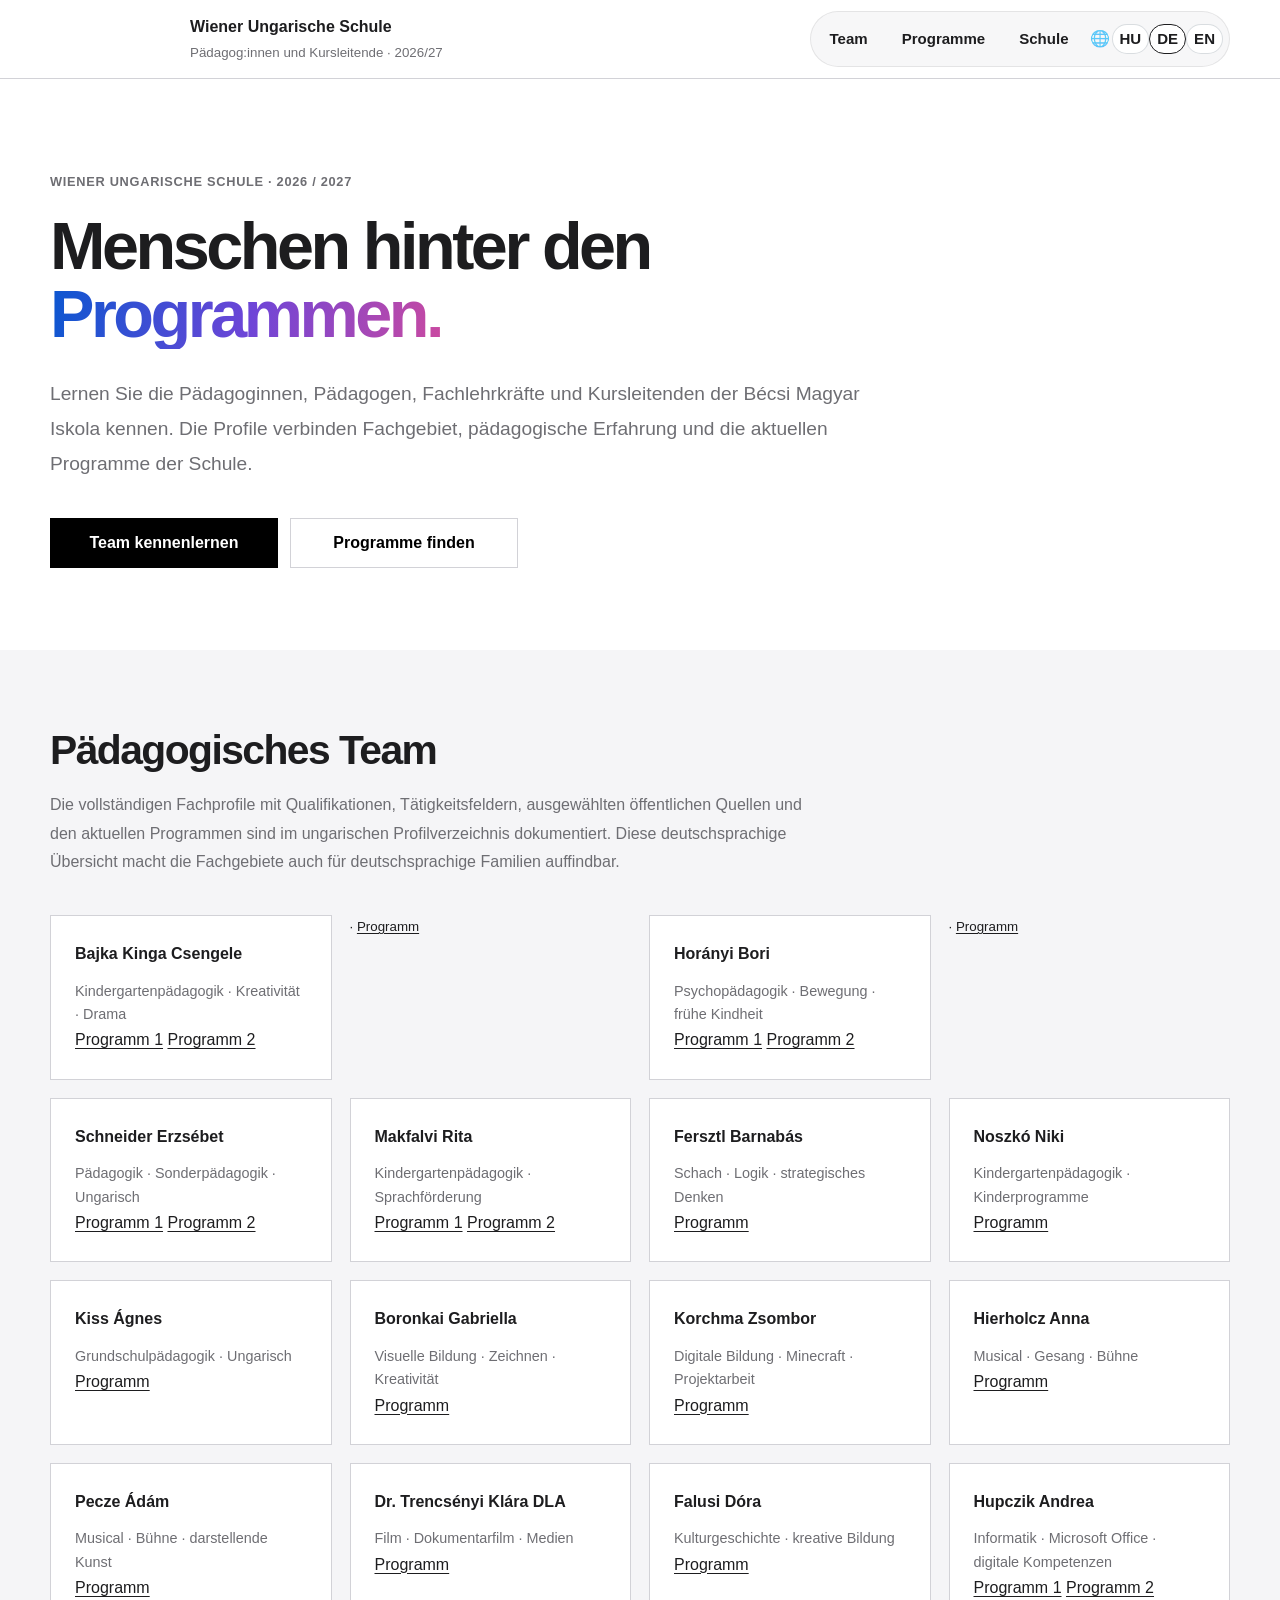
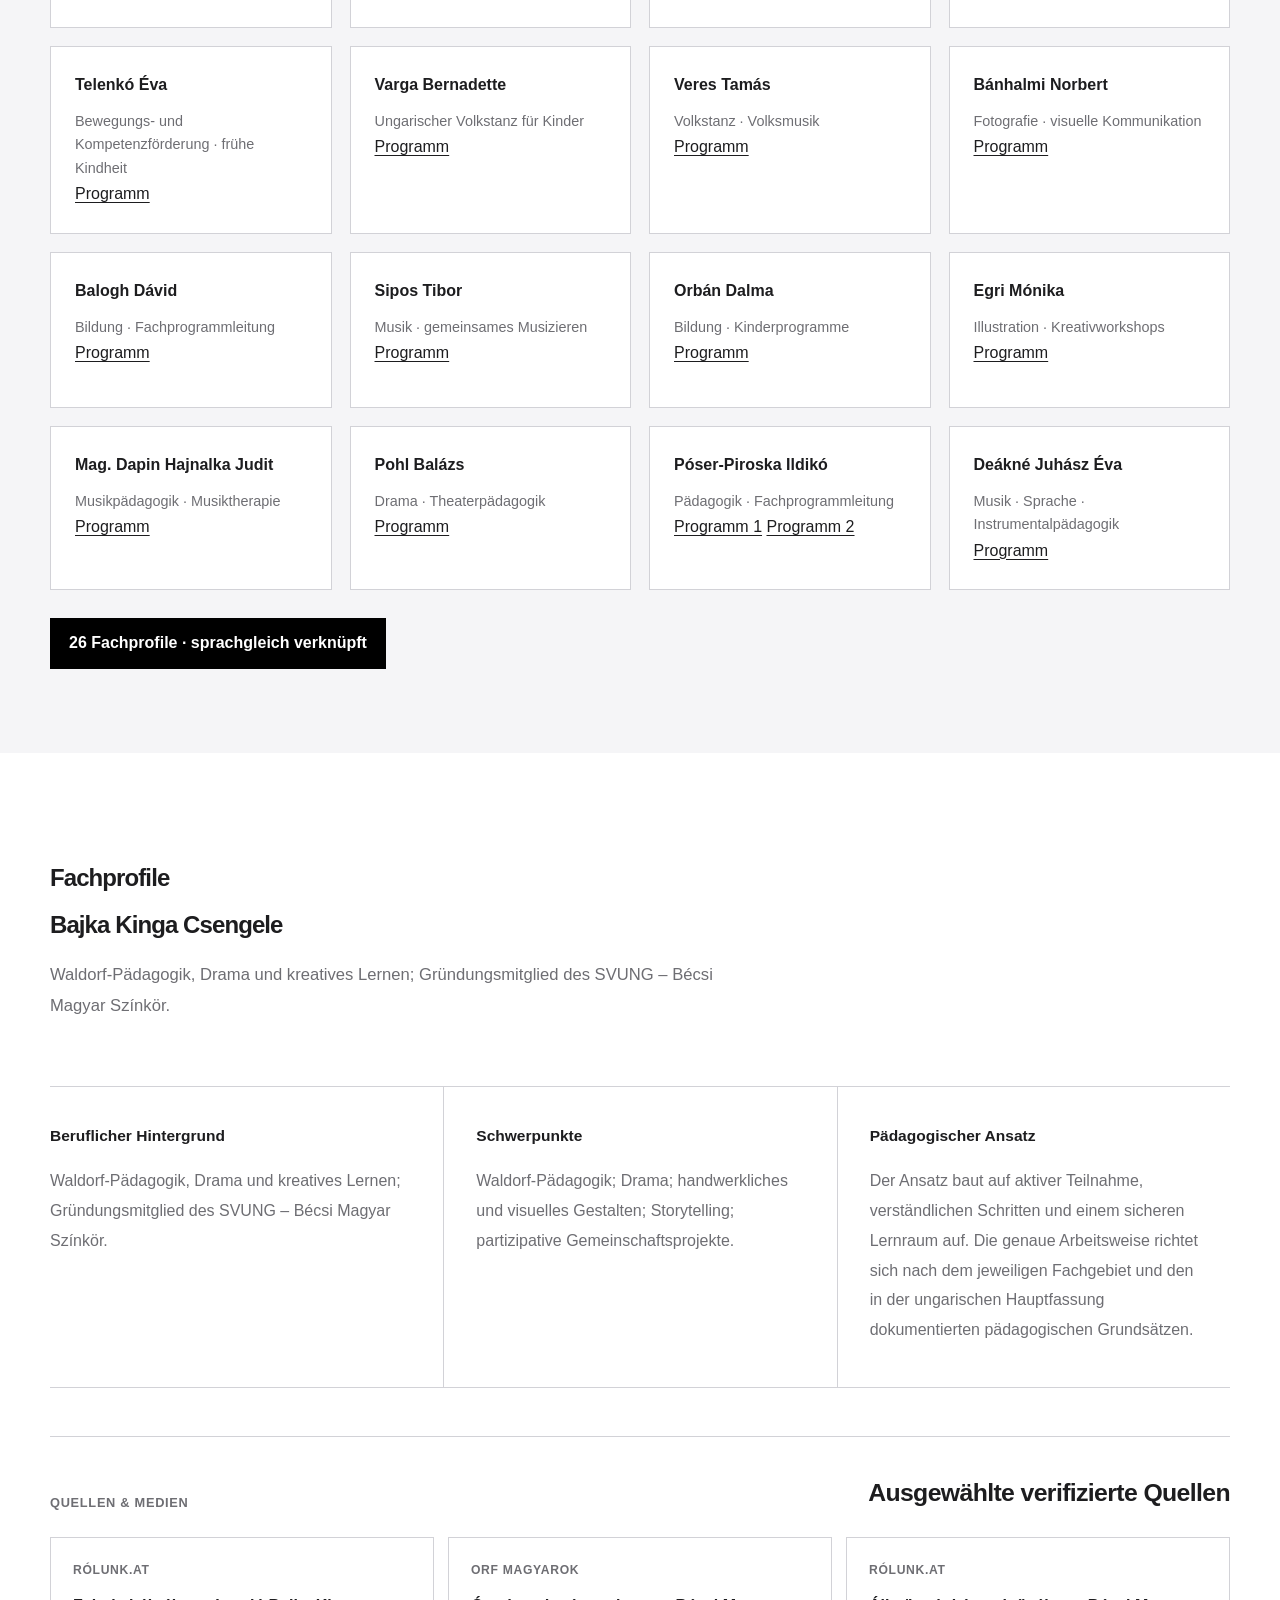
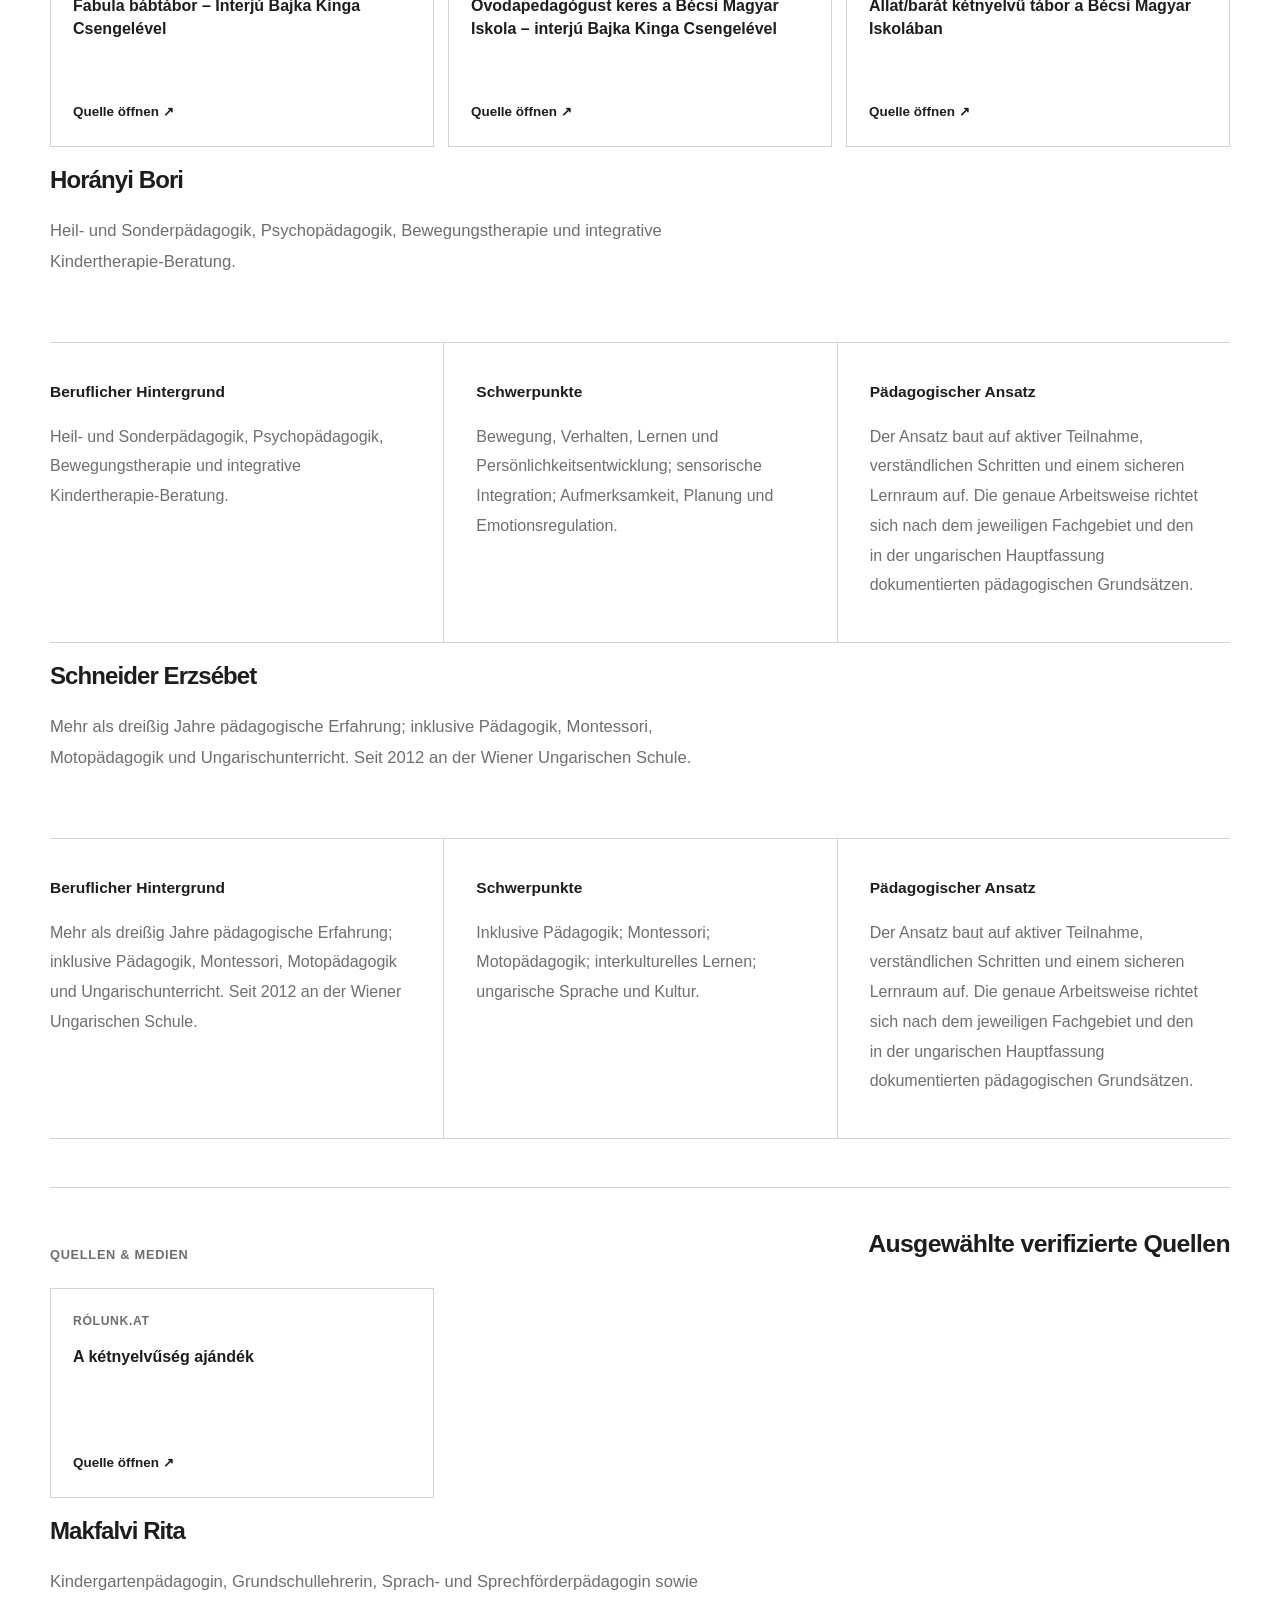
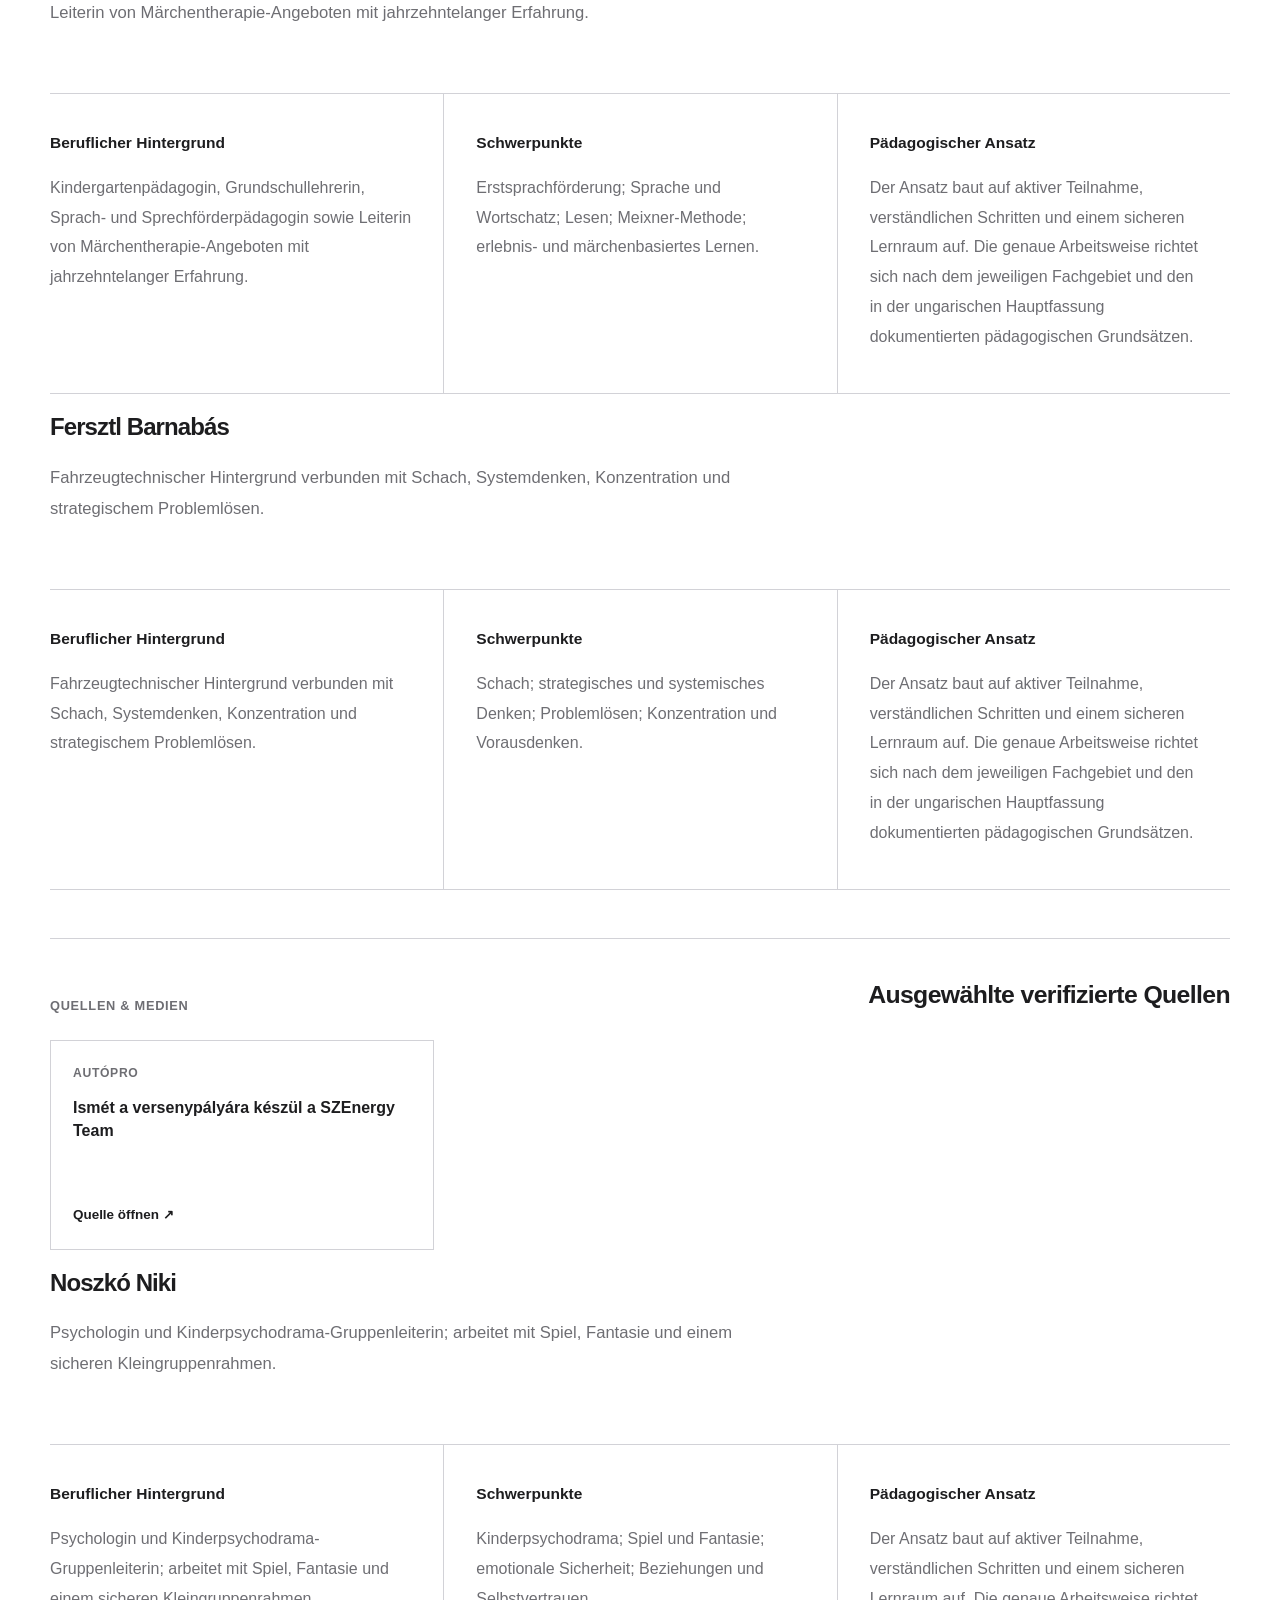
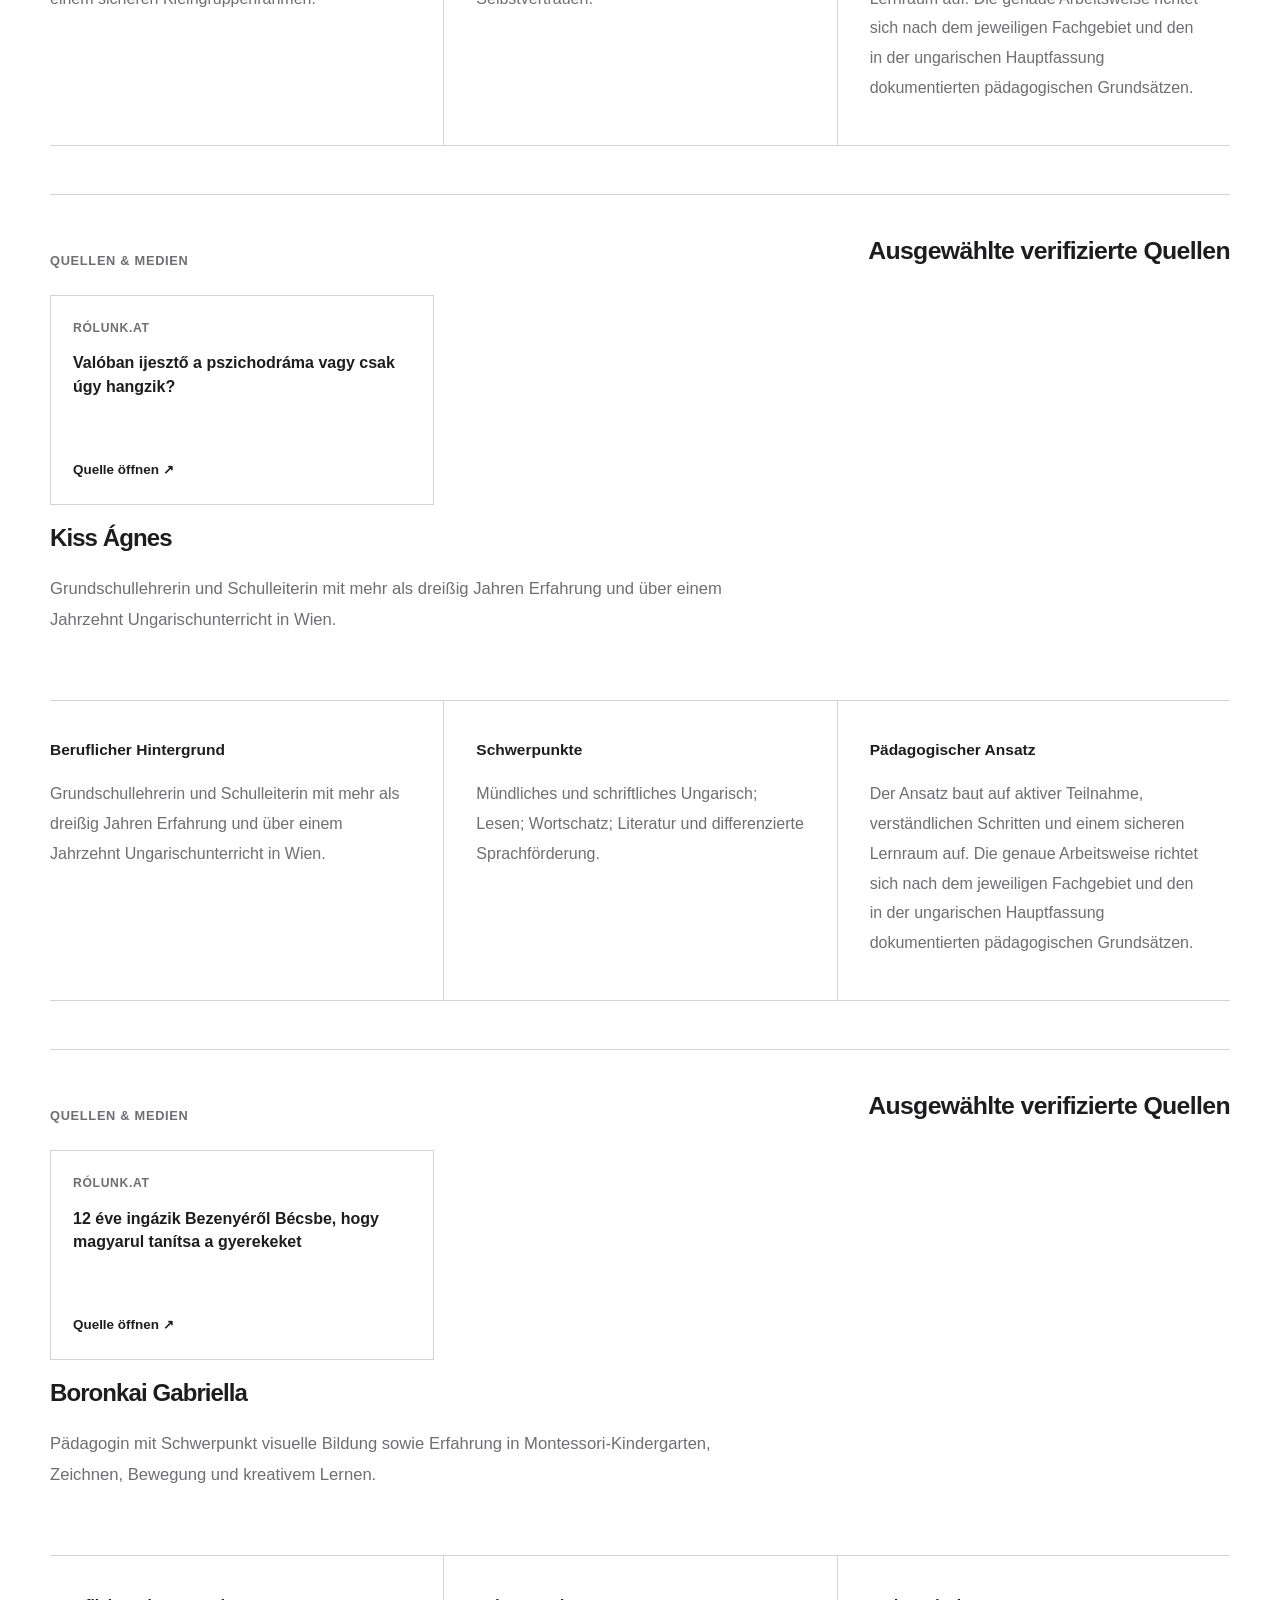
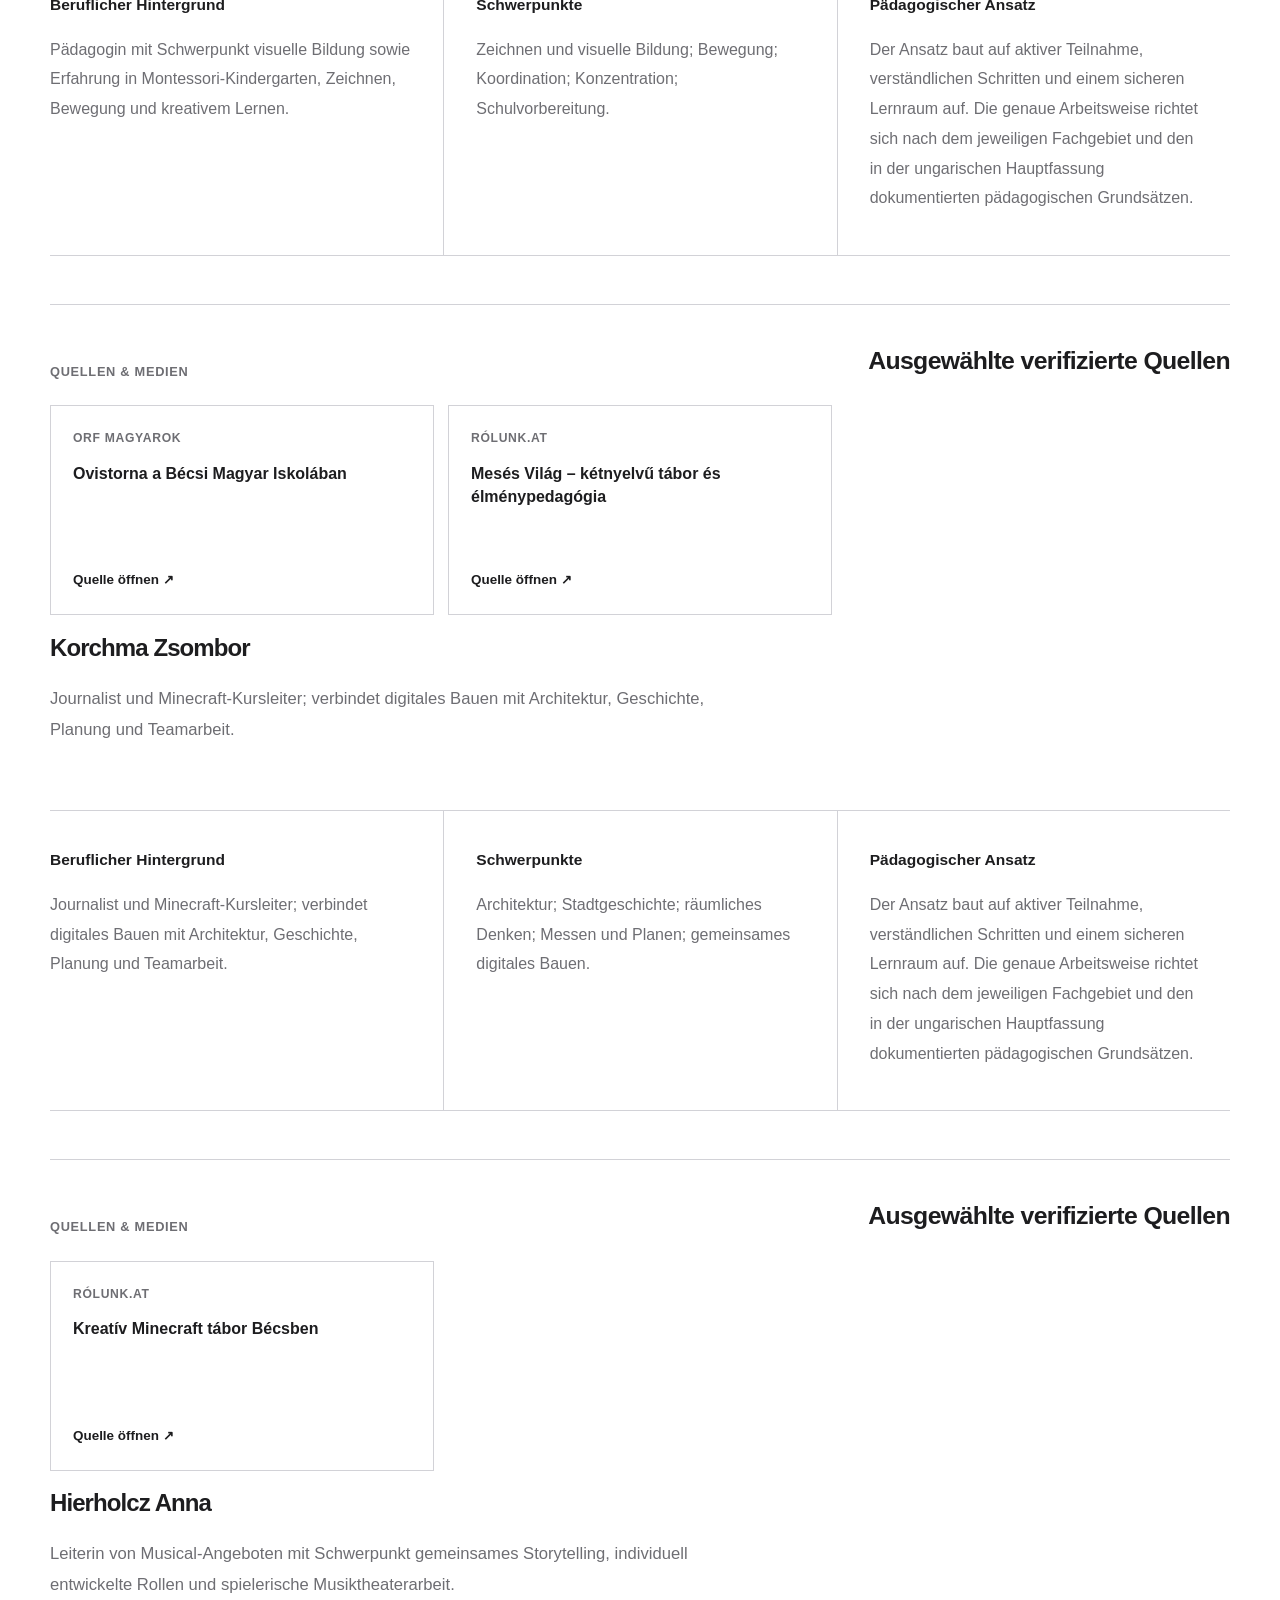
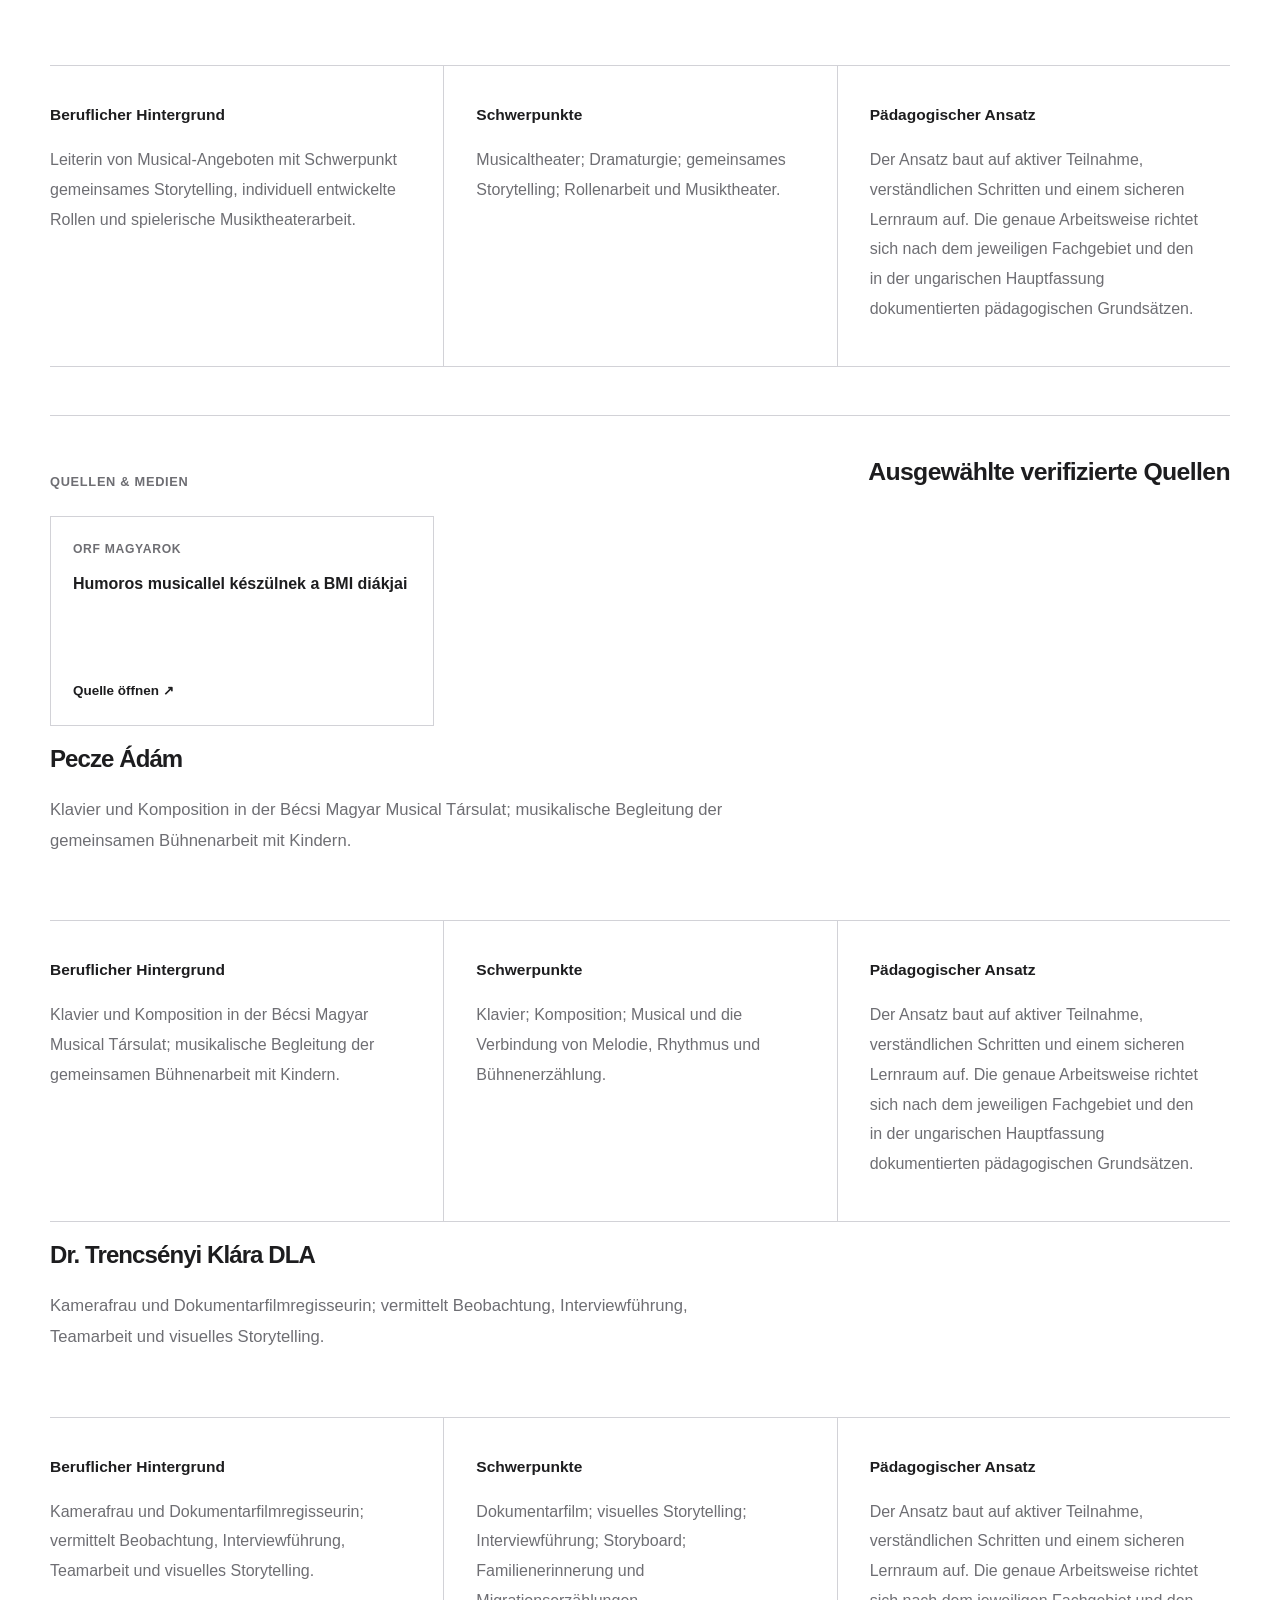
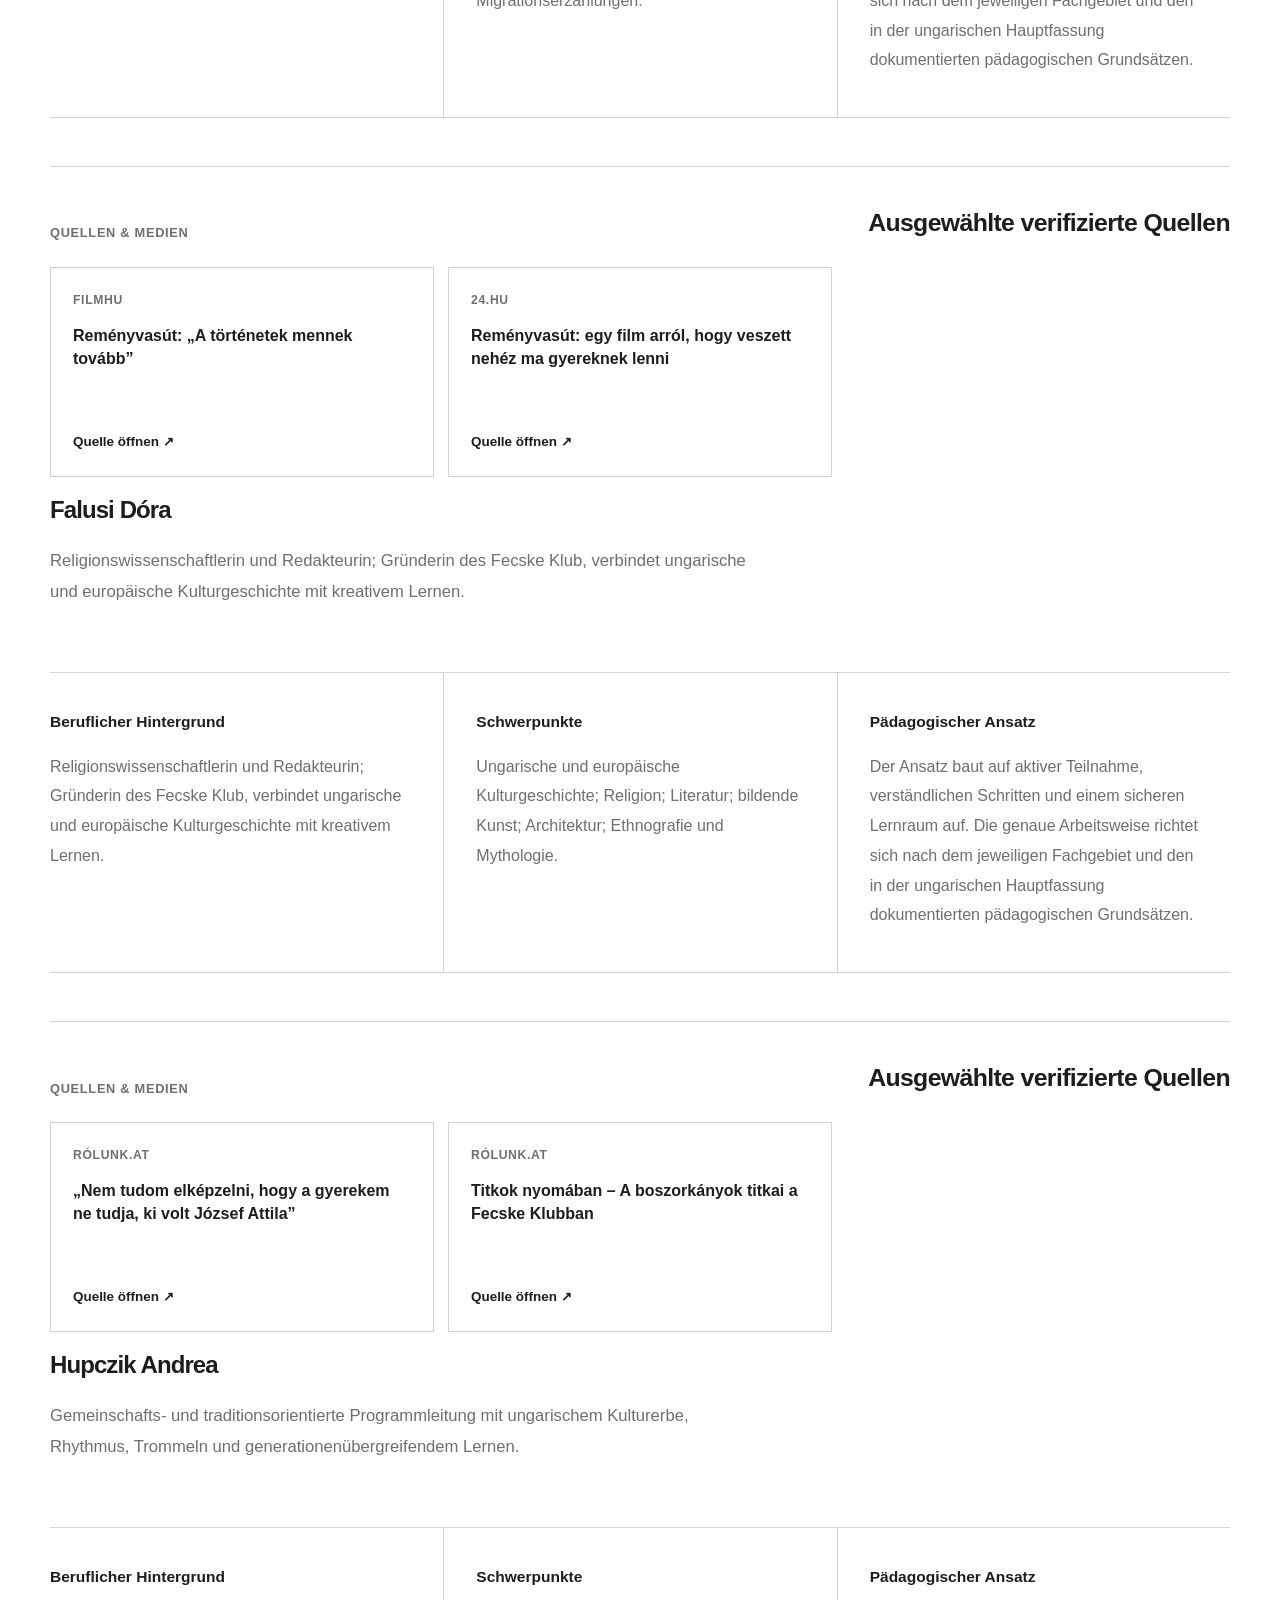
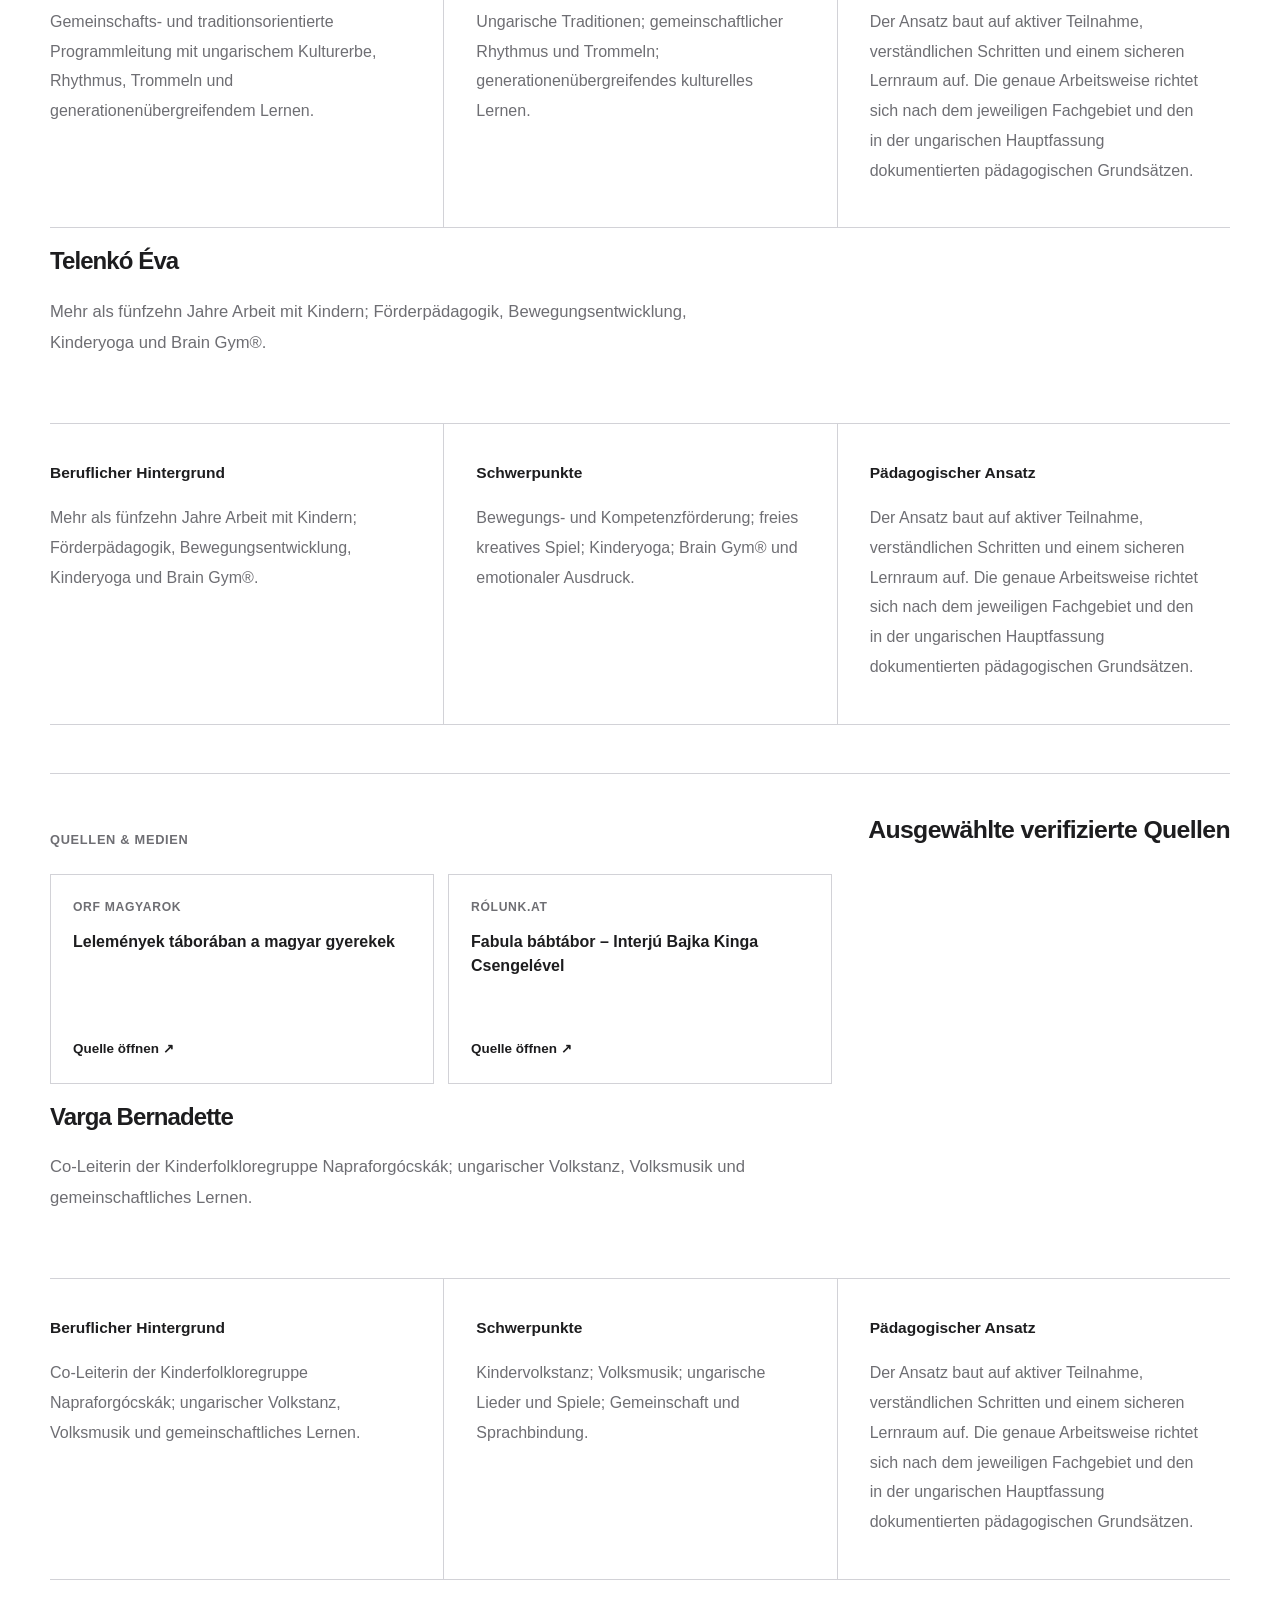
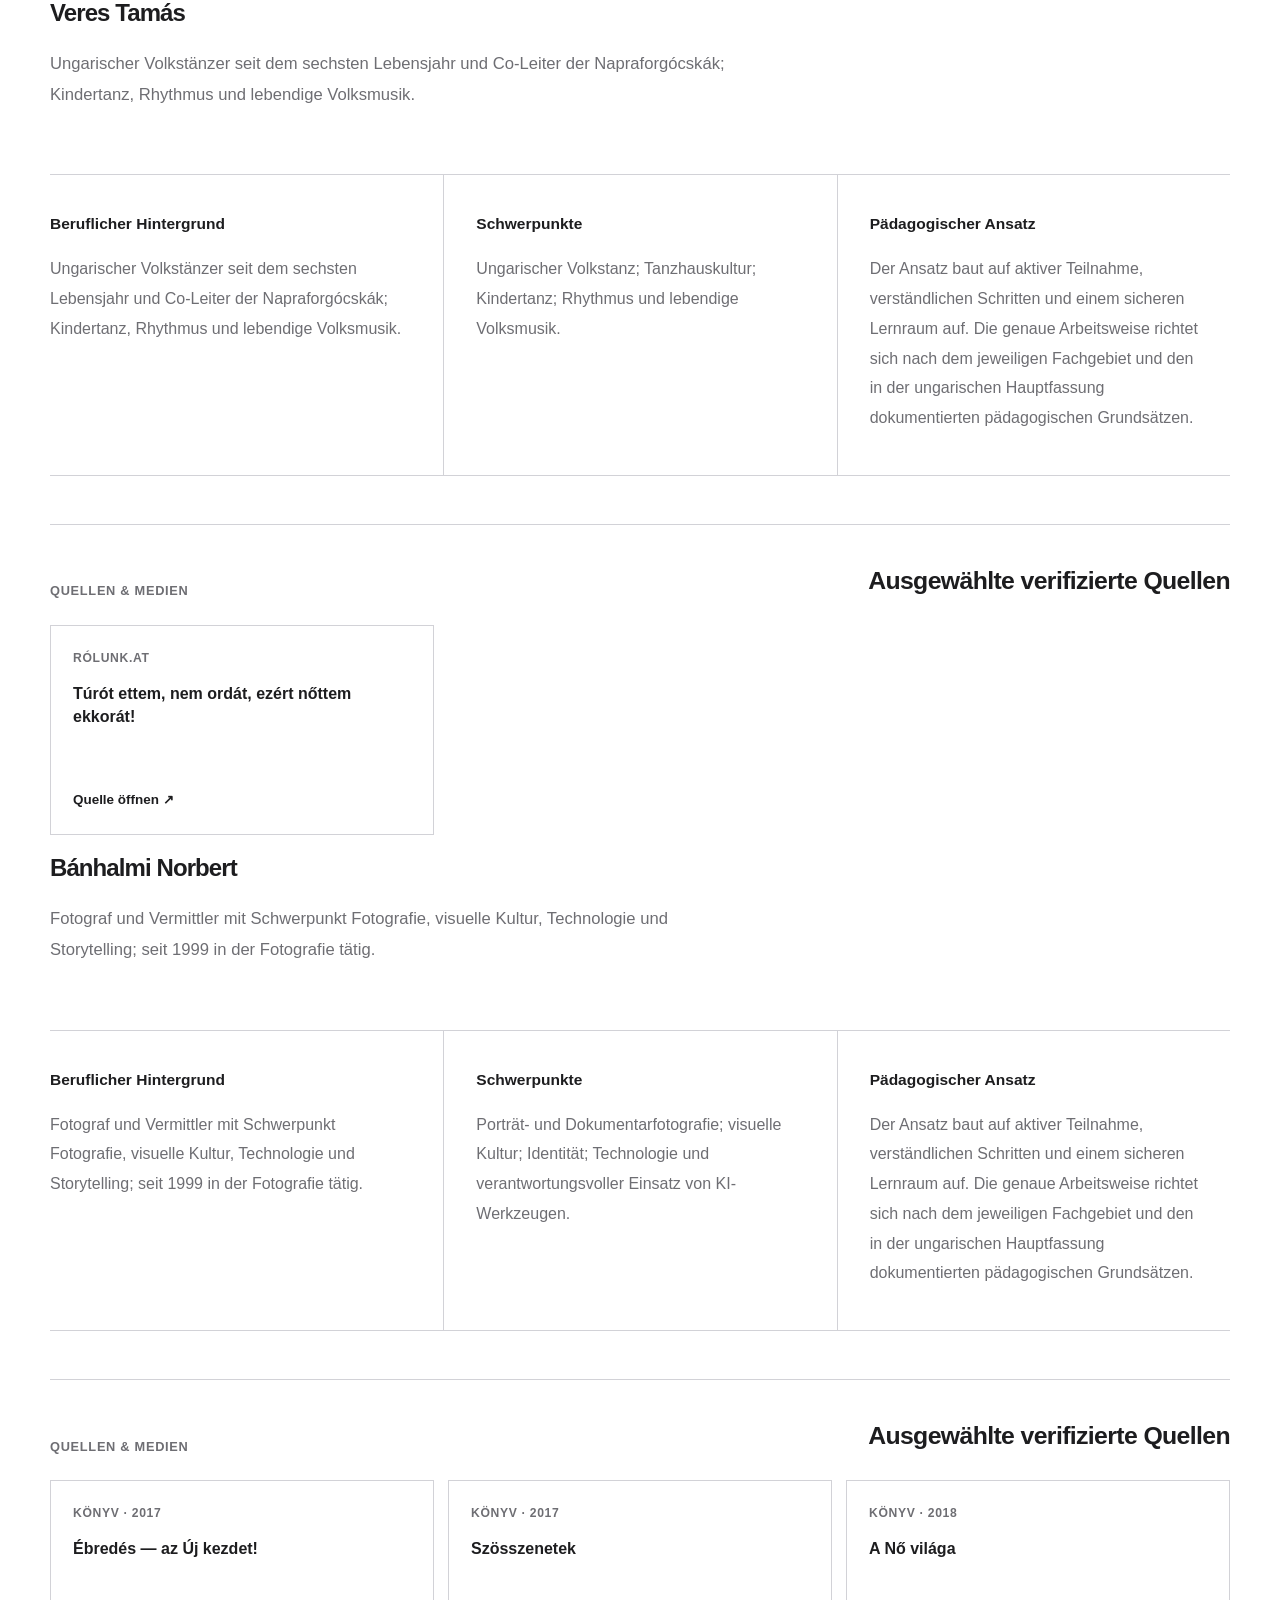
==== commit 94d91256: "fix: remove nested anchors from German teacher program graph" ====
--- a/de/index.html
+++ b/de/index.html
@@ -10,32 +10,32 @@
 <main id="main"><section class="hero"><div class="wrap"><div class="eyebrow">Wiener Ungarische Schule · 2026 / 2027</div><h1>Menschen hinter den <span class="accent">Programmen.</span></h1><p class="lead">Lernen Sie die Pädagoginnen, Pädagogen, Fachlehrkräfte und Kursleitenden der Bécsi Magyar Iskola kennen. Die Profile verbinden Fachgebiet, pädagogische Erfahrung und die aktuellen Programme der Schule.</p><div class="hero-actions"><a class="btn" href="#team">Team kennenlernen</a><a class="btn ghost" href="https://programvalaszto.magyariskola.at/de/">Programme finden</a></div></div></section>
 <section class="index" id="team"><div class="wrap"><h2>Pädagogisches Team</h2><p>Die vollständigen Fachprofile mit Qualifikationen, Tätigkeitsfeldern, ausgewählten öffentlichen Quellen und den aktuellen Programmen sind im ungarischen Profilverzeichnis dokumentiert. Diese deutschsprachige Übersicht macht die Fachgebiete auch für deutschsprachige Familien auffindbar.</p>
 <div class="teacher-grid">
-<a id="bajka-kinga-csengele" href="https://programvalaszto.magyariskola.at/de/programs.html#ovoda"><strong>Bajka Kinga Csengele</strong><span>Kindergartenpädagogik · Kreativität · Drama</span> <small>· <a href="https://programvalaszto.magyariskola.at/de/programs.html#varazsceruza">Programm</a></small> <small>· <a href="https://programvalaszto.magyariskola.at/de/programs.html#kicsi-svung">Programm</a></small></a>
-<a id="horanyi-bori" href="https://programvalaszto.magyariskola.at/de/programs.html#nyelv"><strong>Horányi Bori</strong><span>Psychopädagogik · Bewegung · frühe Kindheit</span> <small>· <a href="https://programvalaszto.magyariskola.at/de/programs.html#alapozo">Programm</a></small> <small>· <a href="https://programvalaszto.magyariskola.at/de/programs.html#fokusz">Programm</a></small></a>
-<a id="schneider-erzsebet" href="https://programvalaszto.magyariskola.at/de/programs.html#aspern"><strong>Schneider Erzsébet</strong><span>Pädagogik · Sonderpädagogik · Ungarisch</span> <small>· <a href="https://programvalaszto.magyariskola.at/de/programs.html#seestadt">Programm</a></small></a>
-<a id="makfalvi-rita" href="https://programvalaszto.magyariskola.at/de/programs.html#ovoda-baden"><strong>Makfalvi Rita</strong><span>Kindergartenpädagogik · Sprachförderung</span> <small>· <a href="https://programvalaszto.magyariskola.at/de/programs.html#iskola-baden">Programm</a></small></a>
-<a id="fersztl-barnabas" href="https://programvalaszto.magyariskola.at/de/programs.html#sakk"><strong>Fersztl Barnabás</strong><span>Schach · Logik · strategisches Denken</span></a>
-<a id="noszko-niki" href="https://programvalaszto.magyariskola.at/de/programs.html#ovoda"><strong>Noszkó Niki</strong><span>Kindergartenpädagogik · Kinderprogramme</span></a>
-<a id="kiss-agnes" href="https://programvalaszto.magyariskola.at/de/programs.html#schweden-1"><strong>Kiss Ágnes</strong><span>Grundschulpädagogik · Ungarisch</span></a>
-<a id="boronkai-gabriella" href="https://programvalaszto.magyariskola.at/de/programs.html#rajztabla"><strong>Boronkai Gabriella</strong><span>Visuelle Bildung · Zeichnen · Kreativität</span></a>
-<a id="korchma-zsombor" href="https://programvalaszto.magyariskola.at/de/programs.html#becscraft"><strong>Korchma Zsombor</strong><span>Digitale Bildung · Minecraft · Projektarbeit</span></a>
-<a id="hierholcz-anna" href="https://programvalaszto.magyariskola.at/de/programs.html#mamut"><strong>Hierholcz Anna</strong><span>Musical · Gesang · Bühne</span></a>
-<a id="pecze-adam" href="https://programvalaszto.magyariskola.at/de/programs.html#mamut"><strong>Pecze Ádám</strong><span>Musical · Bühne · darstellende Kunst</span></a>
-<a id="trencsenyi-klara" href="https://programvalaszto.magyariskola.at/de/programs.html#filmes"><strong>Dr. Trencsényi Klára DLA</strong><span>Film · Dokumentarfilm · Medien</span></a>
-<a id="falusi-dora" href="https://programvalaszto.magyariskola.at/de/programs.html#fecskeklub"><strong>Falusi Dóra</strong><span>Kulturgeschichte · kreative Bildung</span></a>
-<a id="hupczik-andrea" href="https://programvalaszto.magyariskola.at/de/programs.html#vilagfa"><strong>Hupczik Andrea</strong><span>Informatik · Microsoft Office · digitale Kompetenzen</span> <small>· <a href="https://programvalaszto.magyariskola.at/de/programs.html#mos">Programm</a></small></a>
-<a id="telenko-eva" href="https://programvalaszto.magyariskola.at/de/programs.html#ovoda-baden"><strong>Telenkó Éva</strong><span>Bewegungs- und Kompetenzförderung · frühe Kindheit</span></a>
-<a id="varga-bernadette" href="https://programvalaszto.magyariskola.at/de/programs.html"><strong>Varga Bernadette</strong><span>Ungarischer Volkstanz für Kinder</span></a>
-<a id="veres-tamas" href="https://programvalaszto.magyariskola.at/de/programs.html"><strong>Veres Tamás</strong><span>Volkstanz · Volksmusik</span></a>
-<a id="banhalmi-norbert" href="https://programvalaszto.magyariskola.at/de/programs.html#fotoklub"><strong>Bánhalmi Norbert</strong><span>Fotografie · visuelle Kommunikation</span></a>
-<a id="balogh-david" href="https://programvalaszto.magyariskola.at/de/programs.html#fotoklub"><strong>Balogh Dávid</strong><span>Bildung · Fachprogrammleitung</span></a>
-<a id="sipos-tibor" href="https://programvalaszto.magyariskola.at/de/programs.html#kezdo-neptanc"><strong>Sipos Tibor</strong><span>Musik · gemeinsames Musizieren</span></a>
-<a id="orban-dalma" href="https://programvalaszto.magyariskola.at/de/programs.html#kezdo-neptanc"><strong>Orbán Dalma</strong><span>Bildung · Kinderprogramme</span></a>
-<a id="egri-monika" href="https://programvalaszto.magyariskola.at/de/programs.html#rekreacio"><strong>Egri Mónika</strong><span>Illustration · Kreativworkshops</span></a>
-<a id="dapin-hajnalka-judit" href="https://programvalaszto.magyariskola.at/de/programs.html"><strong>Mag. Dapin Hajnalka Judit</strong><span>Musikpädagogik · Musiktherapie</span></a>
-<a id="pohl-balazs" href="https://programvalaszto.magyariskola.at/de/programs.html#gimi-svung"><strong>Pohl Balázs</strong><span>Drama · Theaterpädagogik</span></a>
-<a id="poser-piroska-ildiko" href="https://programvalaszto.magyariskola.at/de/programs.html#napraforgocskak"><strong>Póser-Piroska Ildikó</strong><span>Pädagogik · Fachprogrammleitung</span> <small>· <a href="https://programvalaszto.magyariskola.at/de/programs.html#cserkeszet">Programm</a></small></a>
-<a id="deakne-juhasz-eva" href="https://programvalaszto.magyariskola.at/de/programs.html"><strong>Deákné Juhász Éva</strong><span>Musik · Sprache · Instrumentalpädagogik</span></a>
+<div class="teacher-card" id="bajka-kinga-csengele"><strong>Bajka Kinga Csengele</strong><span>Kindergartenpädagogik · Kreativität · Drama</span><div class="teacher-program-links"><a href="https://programvalaszto.magyariskola.at/de/programs.html#ovoda">Programm 1</a> <a href="https://programvalaszto.magyariskola.at/de/programs.html#varazsceruza">Programm 2</a></div></div></small> <small>· <a href="https://programvalaszto.magyariskola.at/de/programs.html#kicsi-svung">Programm</a></small></a>
+<div class="teacher-card" id="horanyi-bori"><strong>Horányi Bori</strong><span>Psychopädagogik · Bewegung · frühe Kindheit</span><div class="teacher-program-links"><a href="https://programvalaszto.magyariskola.at/de/programs.html#nyelv">Programm 1</a> <a href="https://programvalaszto.magyariskola.at/de/programs.html#alapozo">Programm 2</a></div></div></small> <small>· <a href="https://programvalaszto.magyariskola.at/de/programs.html#fokusz">Programm</a></small></a>
+<div class="teacher-card" id="schneider-erzsebet"><strong>Schneider Erzsébet</strong><span>Pädagogik · Sonderpädagogik · Ungarisch</span><div class="teacher-program-links"><a href="https://programvalaszto.magyariskola.at/de/programs.html#aspern">Programm 1</a> <a href="https://programvalaszto.magyariskola.at/de/programs.html#seestadt">Programm 2</a></div></div></small></a>
+<div class="teacher-card" id="makfalvi-rita"><strong>Makfalvi Rita</strong><span>Kindergartenpädagogik · Sprachförderung</span><div class="teacher-program-links"><a href="https://programvalaszto.magyariskola.at/de/programs.html#ovoda-baden">Programm 1</a> <a href="https://programvalaszto.magyariskola.at/de/programs.html#iskola-baden">Programm 2</a></div></div></small></a>
+<div class="teacher-card" id="fersztl-barnabas"><strong>Fersztl Barnabás</strong><span>Schach · Logik · strategisches Denken</span><div class="teacher-program-links"><a href="https://programvalaszto.magyariskola.at/de/programs.html#sakk">Programm</a></div></div>
+<div class="teacher-card" id="noszko-niki"><strong>Noszkó Niki</strong><span>Kindergartenpädagogik · Kinderprogramme</span><div class="teacher-program-links"><a href="https://programvalaszto.magyariskola.at/de/programs.html#ovoda">Programm</a></div></div>
+<div class="teacher-card" id="kiss-agnes"><strong>Kiss Ágnes</strong><span>Grundschulpädagogik · Ungarisch</span><div class="teacher-program-links"><a href="https://programvalaszto.magyariskola.at/de/programs.html#schweden-1">Programm</a></div></div>
+<div class="teacher-card" id="boronkai-gabriella"><strong>Boronkai Gabriella</strong><span>Visuelle Bildung · Zeichnen · Kreativität</span><div class="teacher-program-links"><a href="https://programvalaszto.magyariskola.at/de/programs.html#rajztabla">Programm</a></div></div>
+<div class="teacher-card" id="korchma-zsombor"><strong>Korchma Zsombor</strong><span>Digitale Bildung · Minecraft · Projektarbeit</span><div class="teacher-program-links"><a href="https://programvalaszto.magyariskola.at/de/programs.html#becscraft">Programm</a></div></div>
+<div class="teacher-card" id="hierholcz-anna"><strong>Hierholcz Anna</strong><span>Musical · Gesang · Bühne</span><div class="teacher-program-links"><a href="https://programvalaszto.magyariskola.at/de/programs.html#mamut">Programm</a></div></div>
+<div class="teacher-card" id="pecze-adam"><strong>Pecze Ádám</strong><span>Musical · Bühne · darstellende Kunst</span><div class="teacher-program-links"><a href="https://programvalaszto.magyariskola.at/de/programs.html#mamut">Programm</a></div></div>
+<div class="teacher-card" id="trencsenyi-klara"><strong>Dr. Trencsényi Klára DLA</strong><span>Film · Dokumentarfilm · Medien</span><div class="teacher-program-links"><a href="https://programvalaszto.magyariskola.at/de/programs.html#filmes">Programm</a></div></div>
+<div class="teacher-card" id="falusi-dora"><strong>Falusi Dóra</strong><span>Kulturgeschichte · kreative Bildung</span><div class="teacher-program-links"><a href="https://programvalaszto.magyariskola.at/de/programs.html#fecskeklub">Programm</a></div></div>
+<div class="teacher-card" id="hupczik-andrea"><strong>Hupczik Andrea</strong><span>Informatik · Microsoft Office · digitale Kompetenzen</span><div class="teacher-program-links"><a href="https://programvalaszto.magyariskola.at/de/programs.html#vilagfa">Programm 1</a> <a href="https://programvalaszto.magyariskola.at/de/programs.html#mos">Programm 2</a></div></div></small></a>
+<div class="teacher-card" id="telenko-eva"><strong>Telenkó Éva</strong><span>Bewegungs- und Kompetenzförderung · frühe Kindheit</span><div class="teacher-program-links"><a href="https://programvalaszto.magyariskola.at/de/programs.html#ovoda-baden">Programm</a></div></div>
+<div class="teacher-card" id="varga-bernadette"><strong>Varga Bernadette</strong><span>Ungarischer Volkstanz für Kinder</span><div class="teacher-program-links"><a href="https://programvalaszto.magyariskola.at/de/programs.html">Programm</a></div></div>
+<div class="teacher-card" id="veres-tamas"><strong>Veres Tamás</strong><span>Volkstanz · Volksmusik</span><div class="teacher-program-links"><a href="https://programvalaszto.magyariskola.at/de/programs.html">Programm</a></div></div>
+<div class="teacher-card" id="banhalmi-norbert"><strong>Bánhalmi Norbert</strong><span>Fotografie · visuelle Kommunikation</span><div class="teacher-program-links"><a href="https://programvalaszto.magyariskola.at/de/programs.html#fotoklub">Programm</a></div></div>
+<div class="teacher-card" id="balogh-david"><strong>Balogh Dávid</strong><span>Bildung · Fachprogrammleitung</span><div class="teacher-program-links"><a href="https://programvalaszto.magyariskola.at/de/programs.html#fotoklub">Programm</a></div></div>
+<div class="teacher-card" id="sipos-tibor"><strong>Sipos Tibor</strong><span>Musik · gemeinsames Musizieren</span><div class="teacher-program-links"><a href="https://programvalaszto.magyariskola.at/de/programs.html#kezdo-neptanc">Programm</a></div></div>
+<div class="teacher-card" id="orban-dalma"><strong>Orbán Dalma</strong><span>Bildung · Kinderprogramme</span><div class="teacher-program-links"><a href="https://programvalaszto.magyariskola.at/de/programs.html#kezdo-neptanc">Programm</a></div></div>
+<div class="teacher-card" id="egri-monika"><strong>Egri Mónika</strong><span>Illustration · Kreativworkshops</span><div class="teacher-program-links"><a href="https://programvalaszto.magyariskola.at/de/programs.html#rekreacio">Programm</a></div></div>
+<div class="teacher-card" id="dapin-hajnalka-judit"><strong>Mag. Dapin Hajnalka Judit</strong><span>Musikpädagogik · Musiktherapie</span><div class="teacher-program-links"><a href="https://programvalaszto.magyariskola.at/de/programs.html">Programm</a></div></div>
+<div class="teacher-card" id="pohl-balazs"><strong>Pohl Balázs</strong><span>Drama · Theaterpädagogik</span><div class="teacher-program-links"><a href="https://programvalaszto.magyariskola.at/de/programs.html#gimi-svung">Programm</a></div></div>
+<div class="teacher-card" id="poser-piroska-ildiko"><strong>Póser-Piroska Ildikó</strong><span>Pädagogik · Fachprogrammleitung</span><div class="teacher-program-links"><a href="https://programvalaszto.magyariskola.at/de/programs.html#napraforgocskak">Programm 1</a> <a href="https://programvalaszto.magyariskola.at/de/programs.html#cserkeszet">Programm 2</a></div></div></small></a>
+<div class="teacher-card" id="deakne-juhasz-eva"><strong>Deákné Juhász Éva</strong><span>Musik · Sprache · Instrumentalpädagogik</span><div class="teacher-program-links"><a href="https://programvalaszto.magyariskola.at/de/programs.html">Programm</a></div></div>
 </div><p style="margin-top:28px"><a class="btn" href="/">26 Fachprofile · sprachgleich verknüpft</a></p></div></section><section class="profiles localized-profiles"><div class="wrap"><h2>Fachprofile</h2><article class="localized-profile" id="bajka-kinga-csengele-details"><h2>Bajka Kinga Csengele</h2><p class="role">Waldorf-Pädagogik, Drama und kreatives Lernen; Gründungsmitglied des SVUNG – Bécsi Magyar Színkör.</p><div class="bio-segments"><section class="segment"><h3>Beruflicher Hintergrund</h3><p>Waldorf-Pädagogik, Drama und kreatives Lernen; Gründungsmitglied des SVUNG – Bécsi Magyar Színkör.</p></section><section class="segment"><h3>Schwerpunkte</h3><p>Waldorf-Pädagogik; Drama; handwerkliches und visuelles Gestalten; Storytelling; partizipative Gemeinschaftsprojekte.</p></section><section class="segment"><h3>Pädagogischer Ansatz</h3><p>Der Ansatz baut auf aktiver Teilnahme, verständlichen Schritten und einem sicheren Lernraum auf. Die genaue Arbeitsweise richtet sich nach dem jeweiligen Fachgebiet und den in der ungarischen Hauptfassung dokumentierten pädagogischen Grundsätzen.</p></section></div><section class="press"><div class="press-head"><span class="eyebrow">Quellen & Medien</span><h3>Ausgewählte verifizierte Quellen</h3></div><div class="press-grid"><a class="press-card" href="https://rolunk.at/kultura/fabula-babtabor-interju-bajka-kinga-csengelevel/" target="_blank" rel="noopener external"><span class="press-medium">Rólunk.at</span><strong>Fabula bábtábor – Interjú Bajka Kinga Csengelével</strong><span class="press-open">Quelle öffnen ↗</span></a><a class="press-card" href="https://volksgruppen.orf.at/magyarok/stories/3313675/" target="_blank" rel="noopener external"><span class="press-medium">ORF Magyarok</span><strong>Óvodapedagógust keres a Bécsi Magyar Iskola – interjú Bajka Kinga Csengelével</strong><span class="press-open">Quelle öffnen ↗</span></a><a class="press-card" href="https://rolunk.at/fiatalok/allat-barat-ketnyelvu-tabor-a-becsi-magyar-iskolaban/" target="_blank" rel="noopener external"><span class="press-medium">Rólunk.at</span><strong>Állat/barát kétnyelvű tábor a Bécsi Magyar Iskolában</strong><span class="press-open">Quelle öffnen ↗</span></a></div></section></article>
 <article class="localized-profile" id="horanyi-bori-details"><h2>Horányi Bori</h2><p class="role">Heil- und Sonderpädagogik, Psychopädagogik, Bewegungstherapie und integrative Kindertherapie-Beratung.</p><div class="bio-segments"><section class="segment"><h3>Beruflicher Hintergrund</h3><p>Heil- und Sonderpädagogik, Psychopädagogik, Bewegungstherapie und integrative Kindertherapie-Beratung.</p></section><section class="segment"><h3>Schwerpunkte</h3><p>Bewegung, Verhalten, Lernen und Persönlichkeitsentwicklung; sensorische Integration; Aufmerksamkeit, Planung und Emotionsregulation.</p></section><section class="segment"><h3>Pädagogischer Ansatz</h3><p>Der Ansatz baut auf aktiver Teilnahme, verständlichen Schritten und einem sicheren Lernraum auf. Die genaue Arbeitsweise richtet sich nach dem jeweiligen Fachgebiet und den in der ungarischen Hauptfassung dokumentierten pädagogischen Grundsätzen.</p></section></div></article>
 <article class="localized-profile" id="schneider-erzsebet-details"><h2>Schneider Erzsébet</h2><p class="role">Mehr als dreißig Jahre pädagogische Erfahrung; inklusive Pädagogik, Montessori, Motopädagogik und Ungarischunterricht. Seit 2012 an der Wiener Ungarischen Schule.</p><div class="bio-segments"><section class="segment"><h3>Beruflicher Hintergrund</h3><p>Mehr als dreißig Jahre pädagogische Erfahrung; inklusive Pädagogik, Montessori, Motopädagogik und Ungarischunterricht. Seit 2012 an der Wiener Ungarischen Schule.</p></section><section class="segment"><h3>Schwerpunkte</h3><p>Inklusive Pädagogik; Montessori; Motopädagogik; interkulturelles Lernen; ungarische Sprache und Kultur.</p></section><section class="segment"><h3>Pädagogischer Ansatz</h3><p>Der Ansatz baut auf aktiver Teilnahme, verständlichen Schritten und einem sicheren Lernraum auf. Die genaue Arbeitsweise richtet sich nach dem jeweiligen Fachgebiet und den in der ungarischen Hauptfassung dokumentierten pädagogischen Grundsätzen.</p></section></div><section class="press"><div class="press-head"><span class="eyebrow">Quellen & Medien</span><h3>Ausgewählte verifizierte Quellen</h3></div><div class="press-grid"><a class="press-card" href="https://rolunk.at/magazin/a-ketnyelvuseg-ajandek/" target="_blank" rel="noopener external"><span class="press-medium">Rólunk.at</span><strong>A kétnyelvűség ajándék</strong><span class="press-open">Quelle öffnen ↗</span></a></div></section></article>
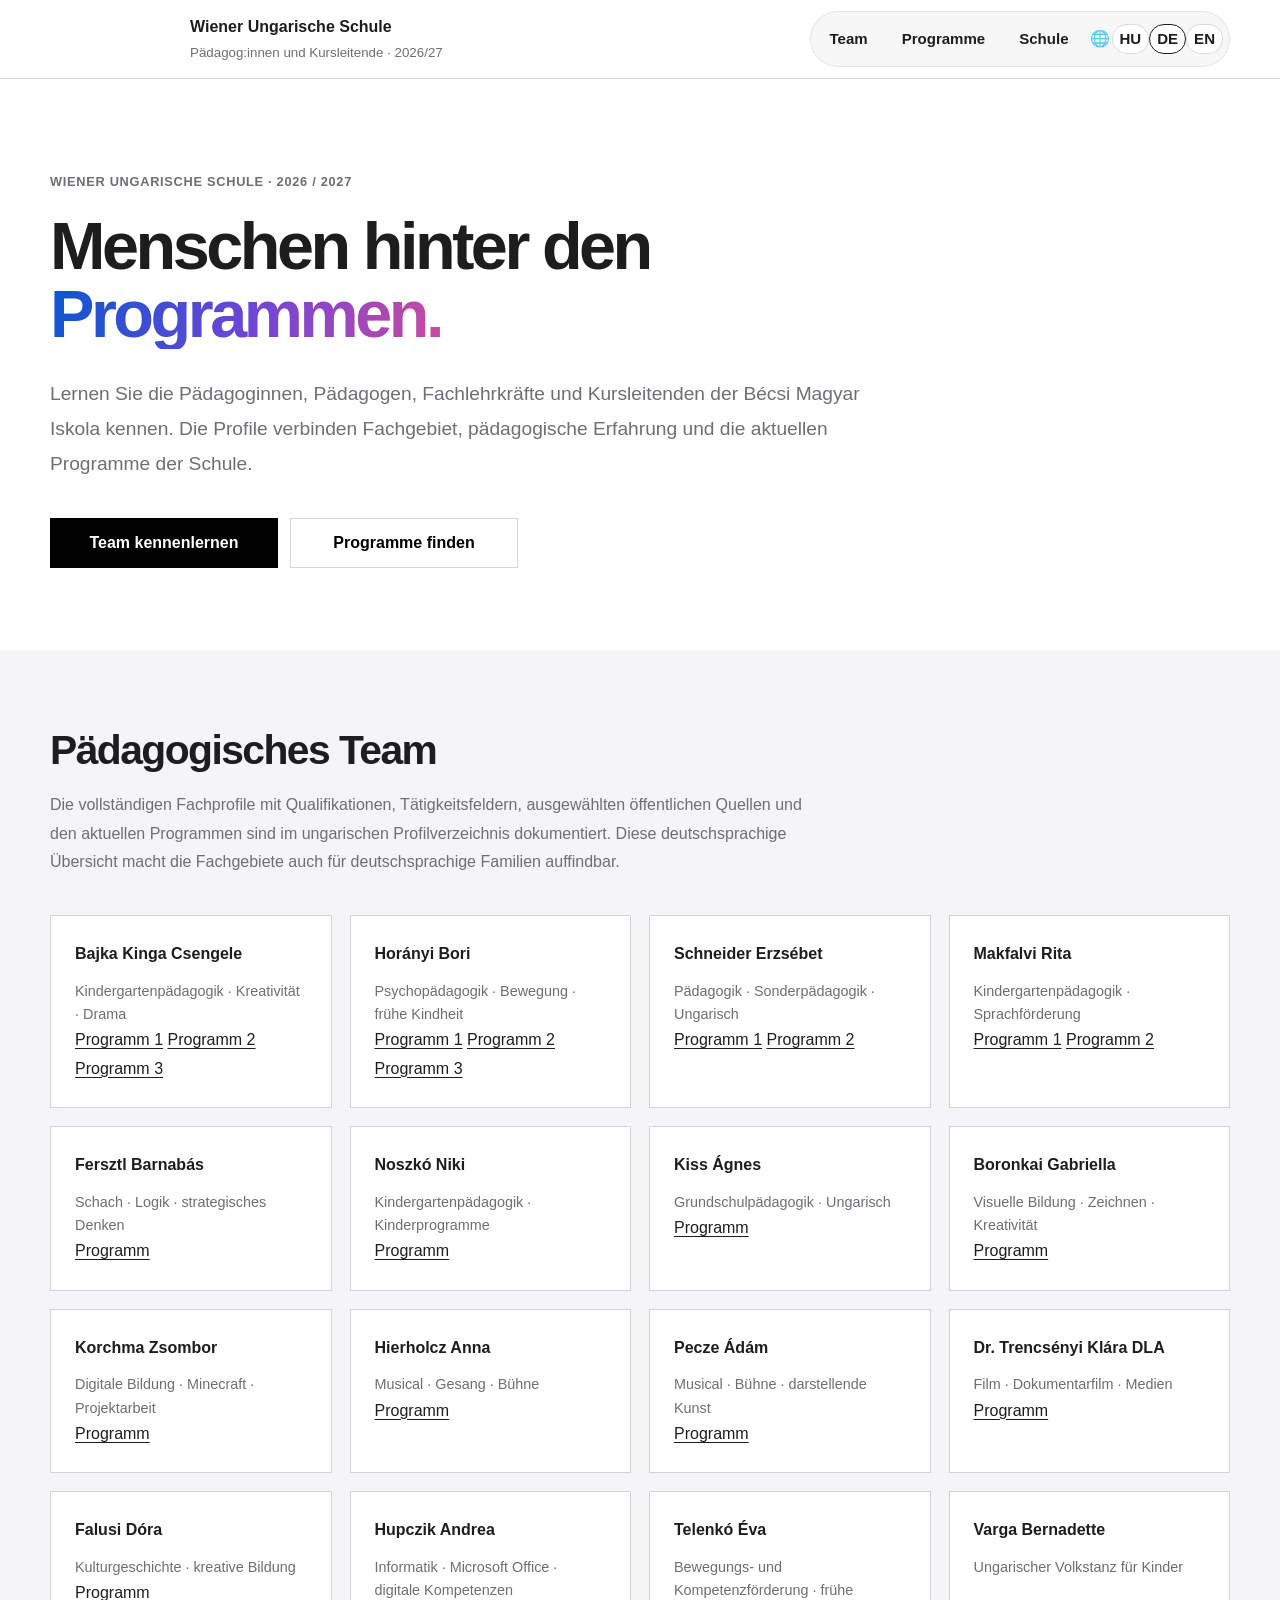
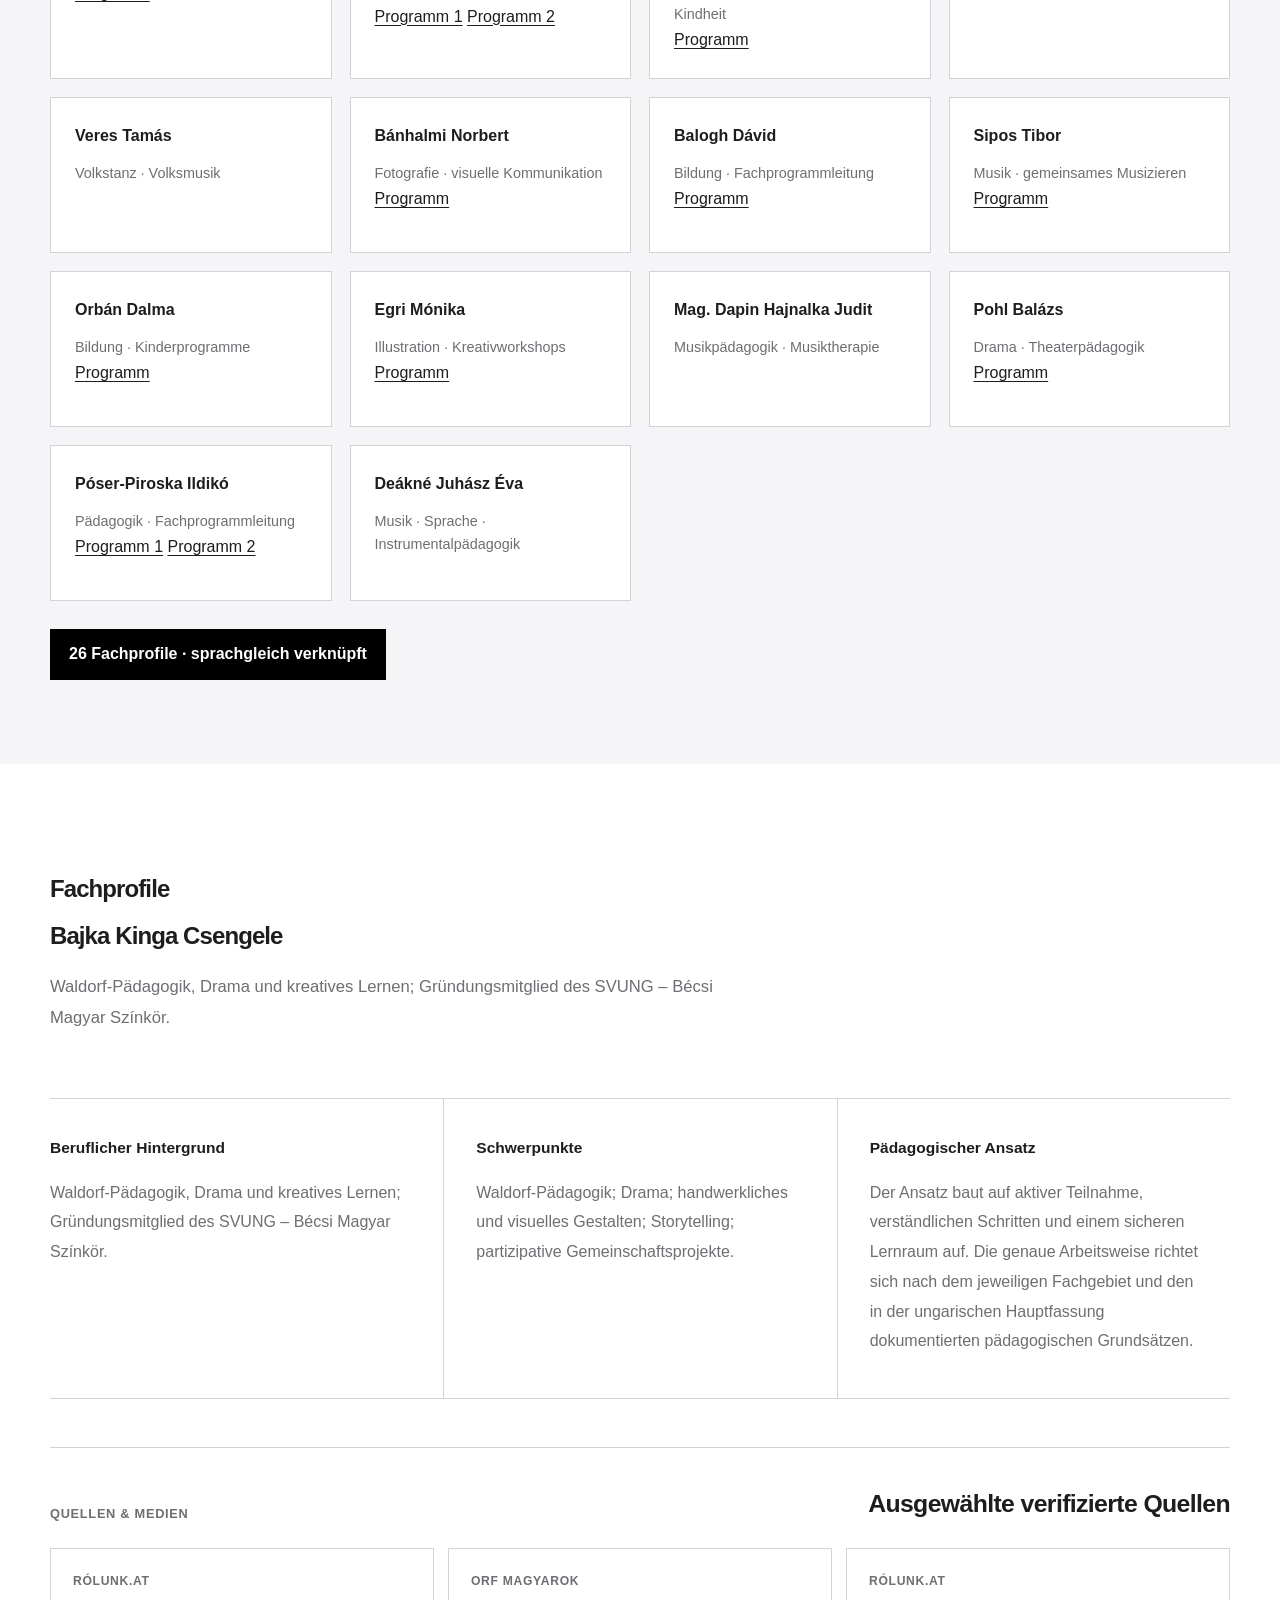
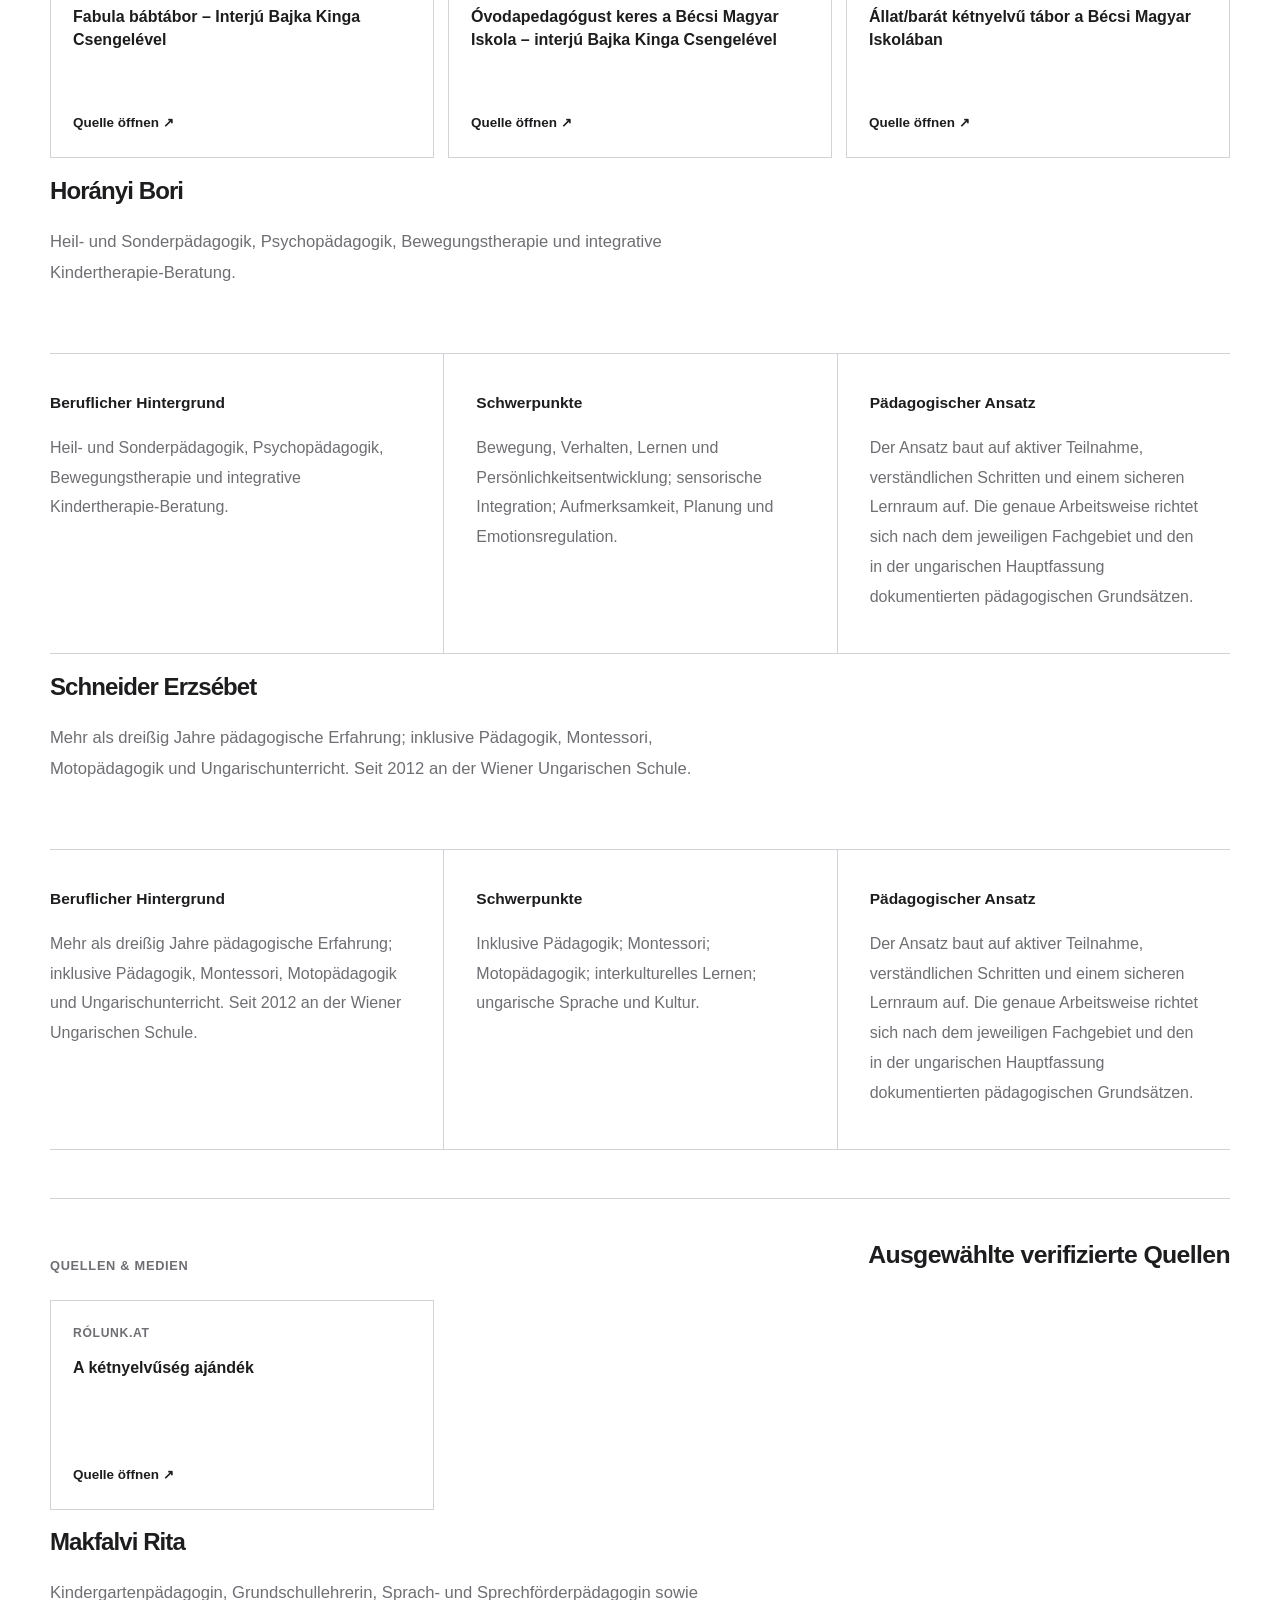
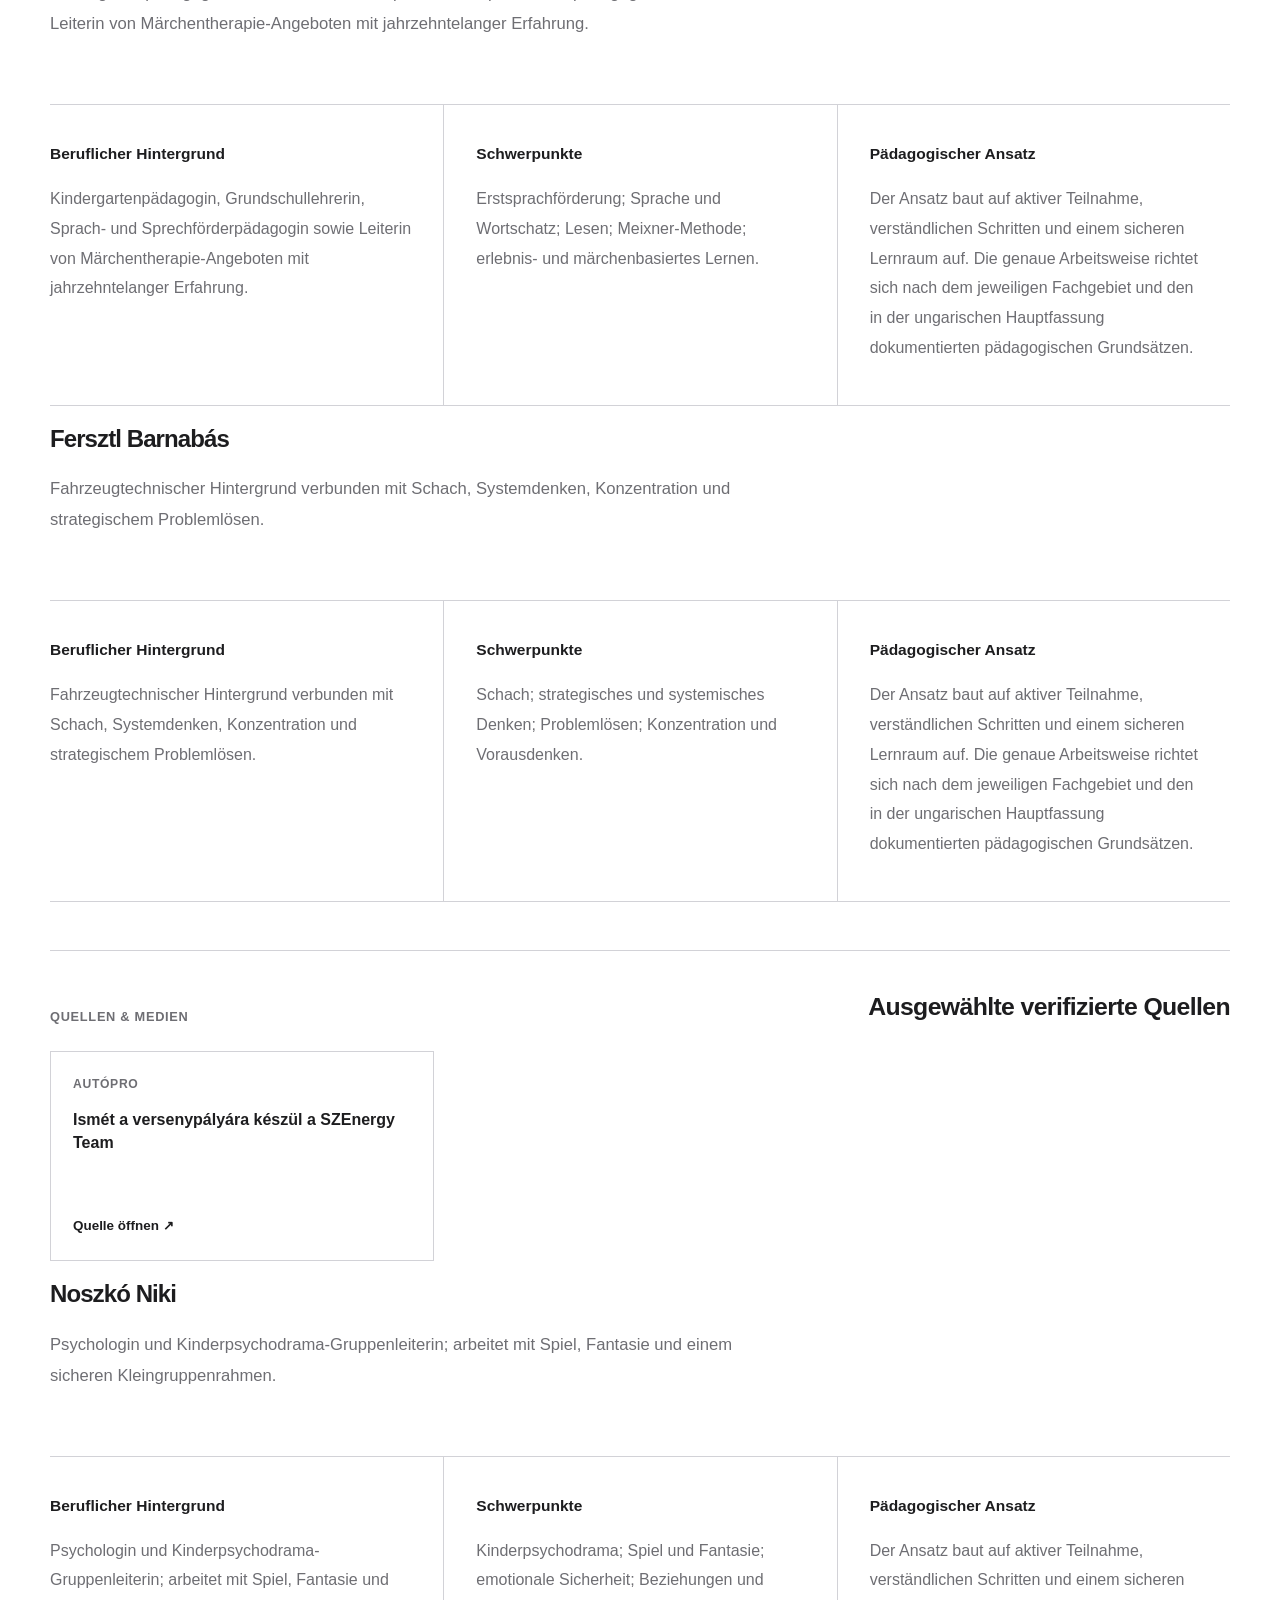
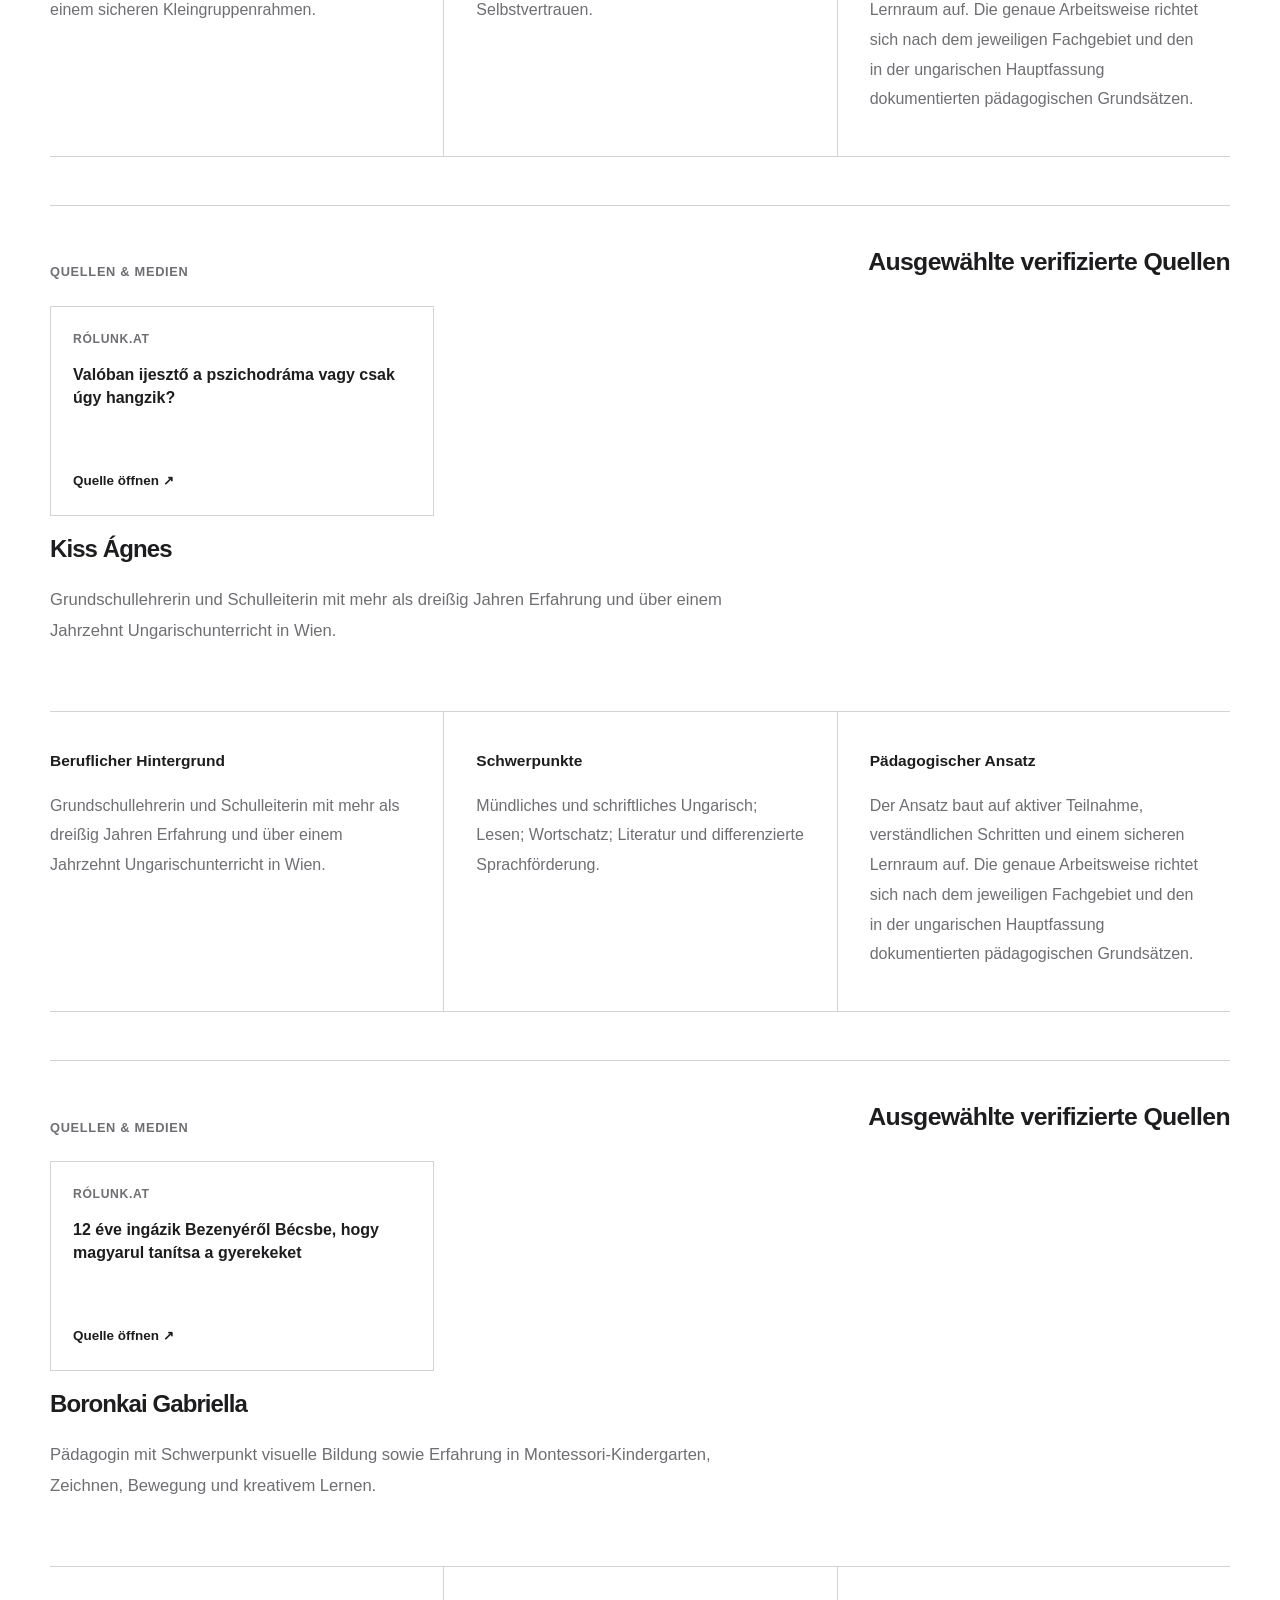
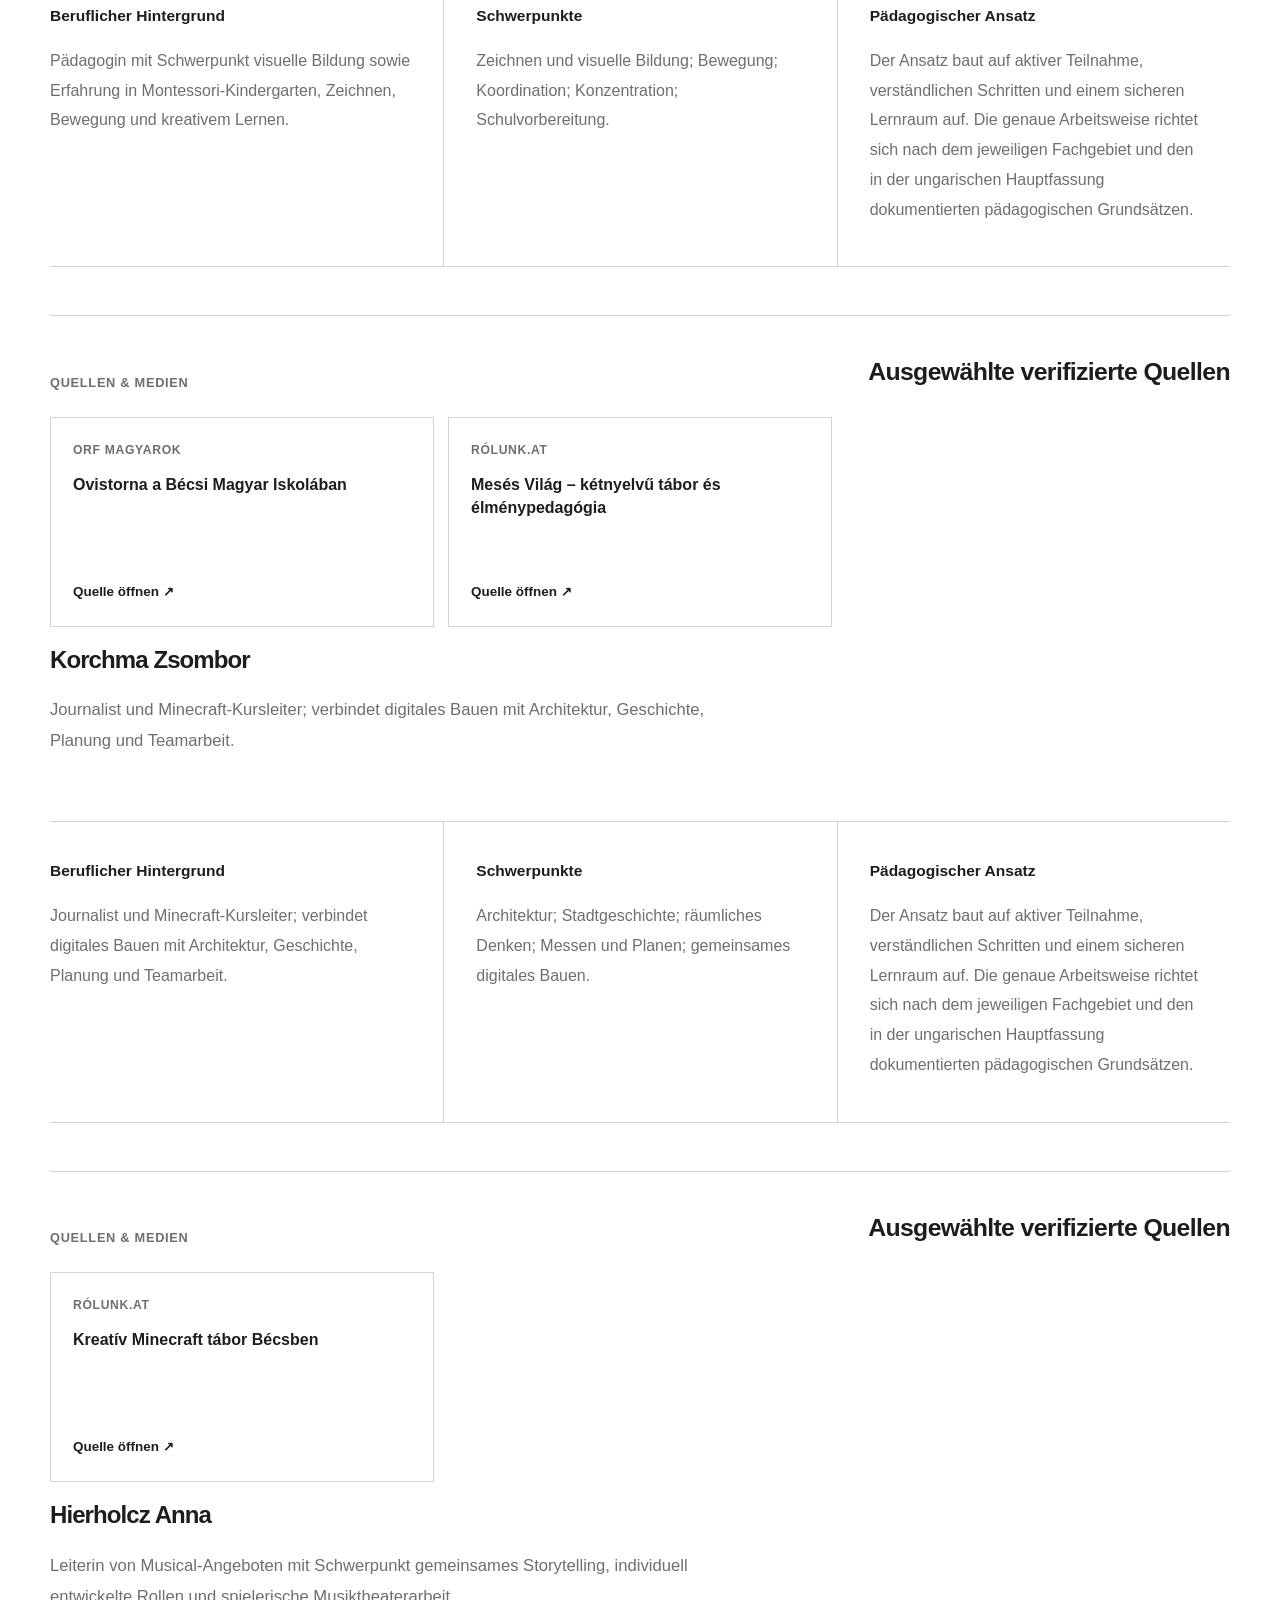
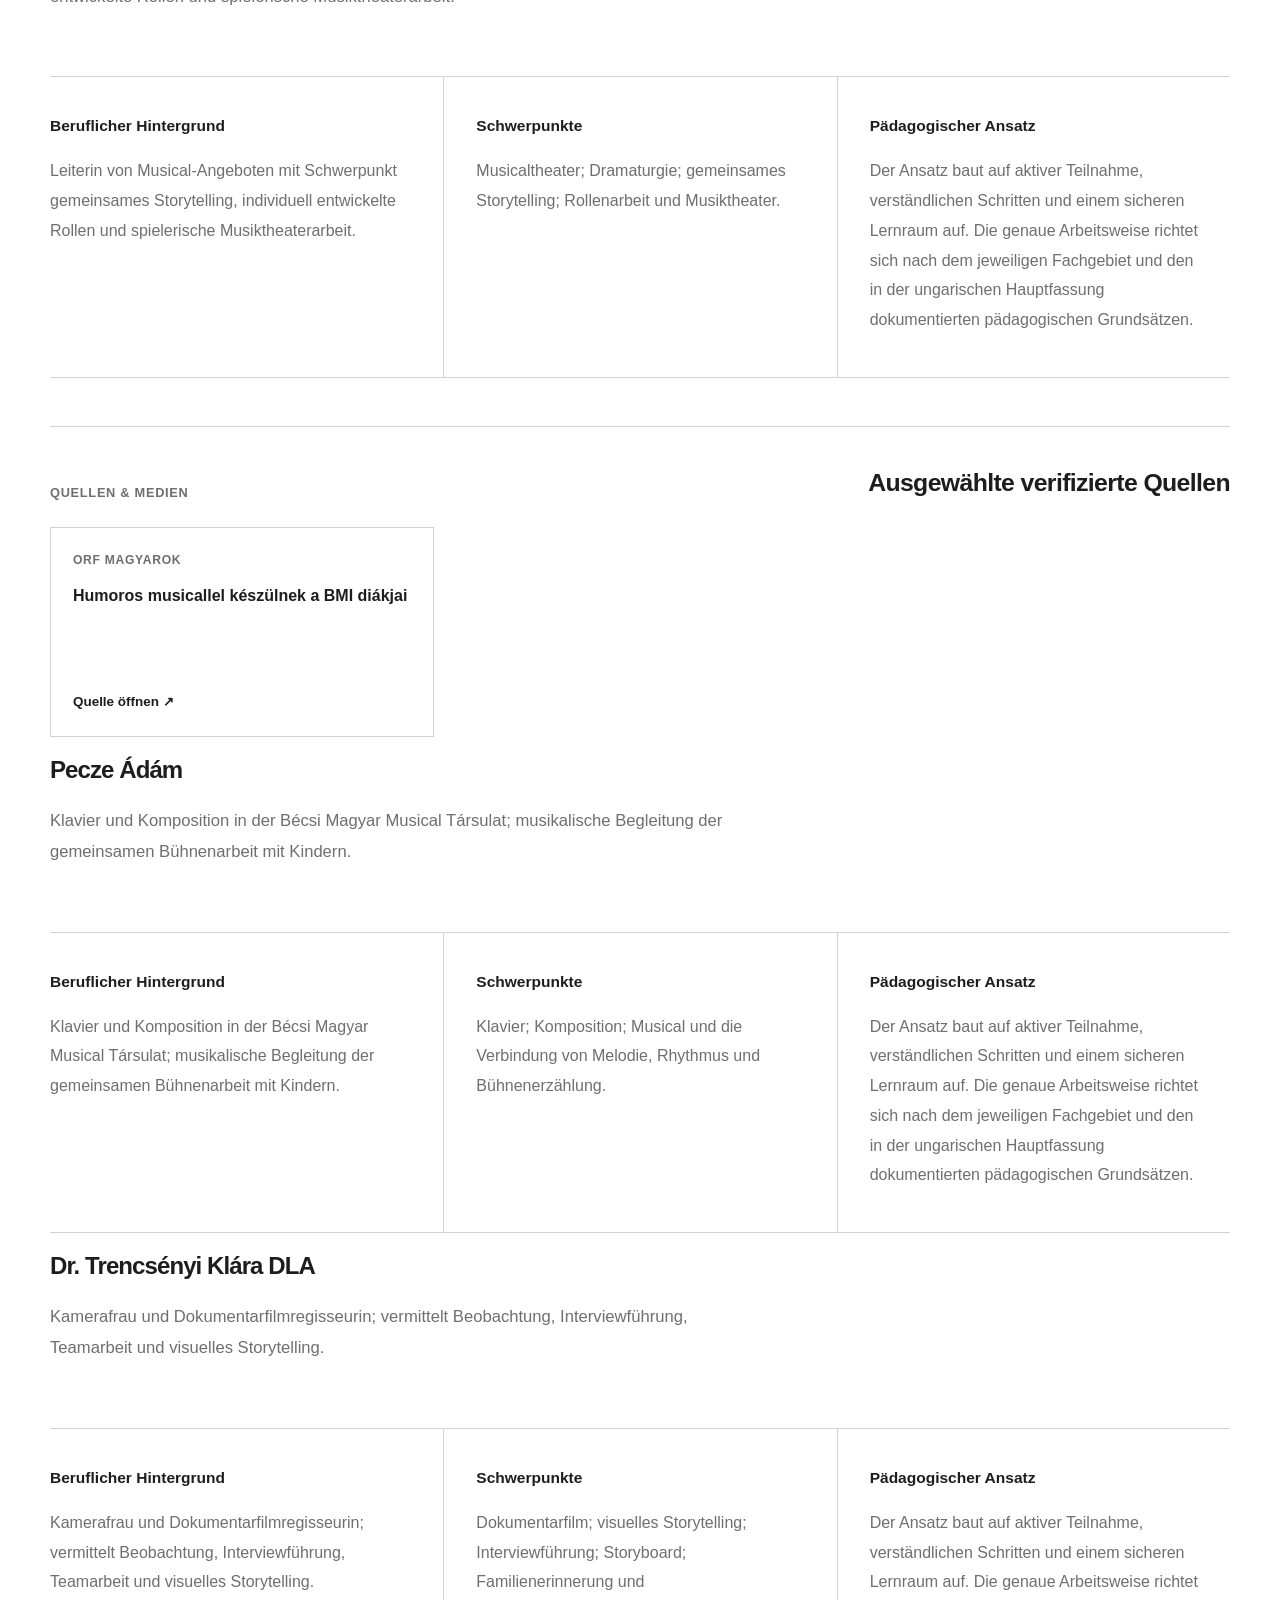
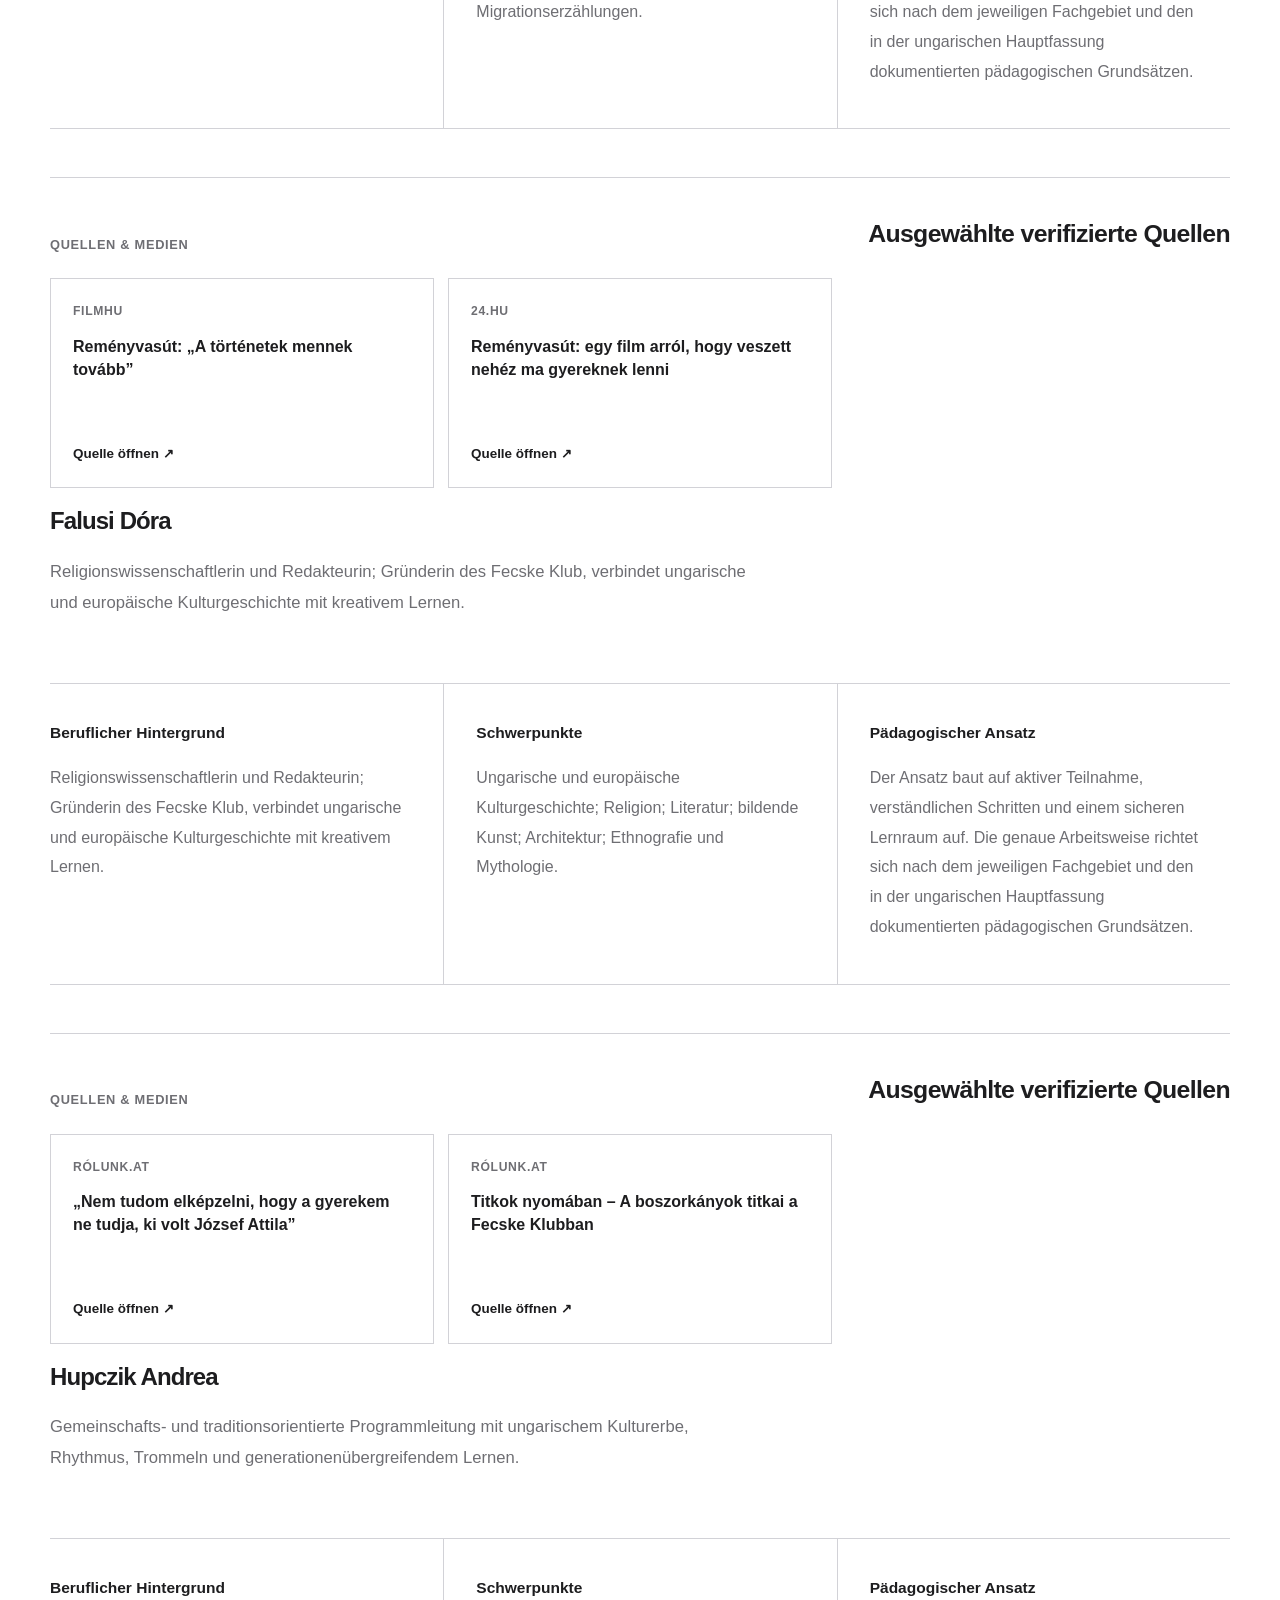
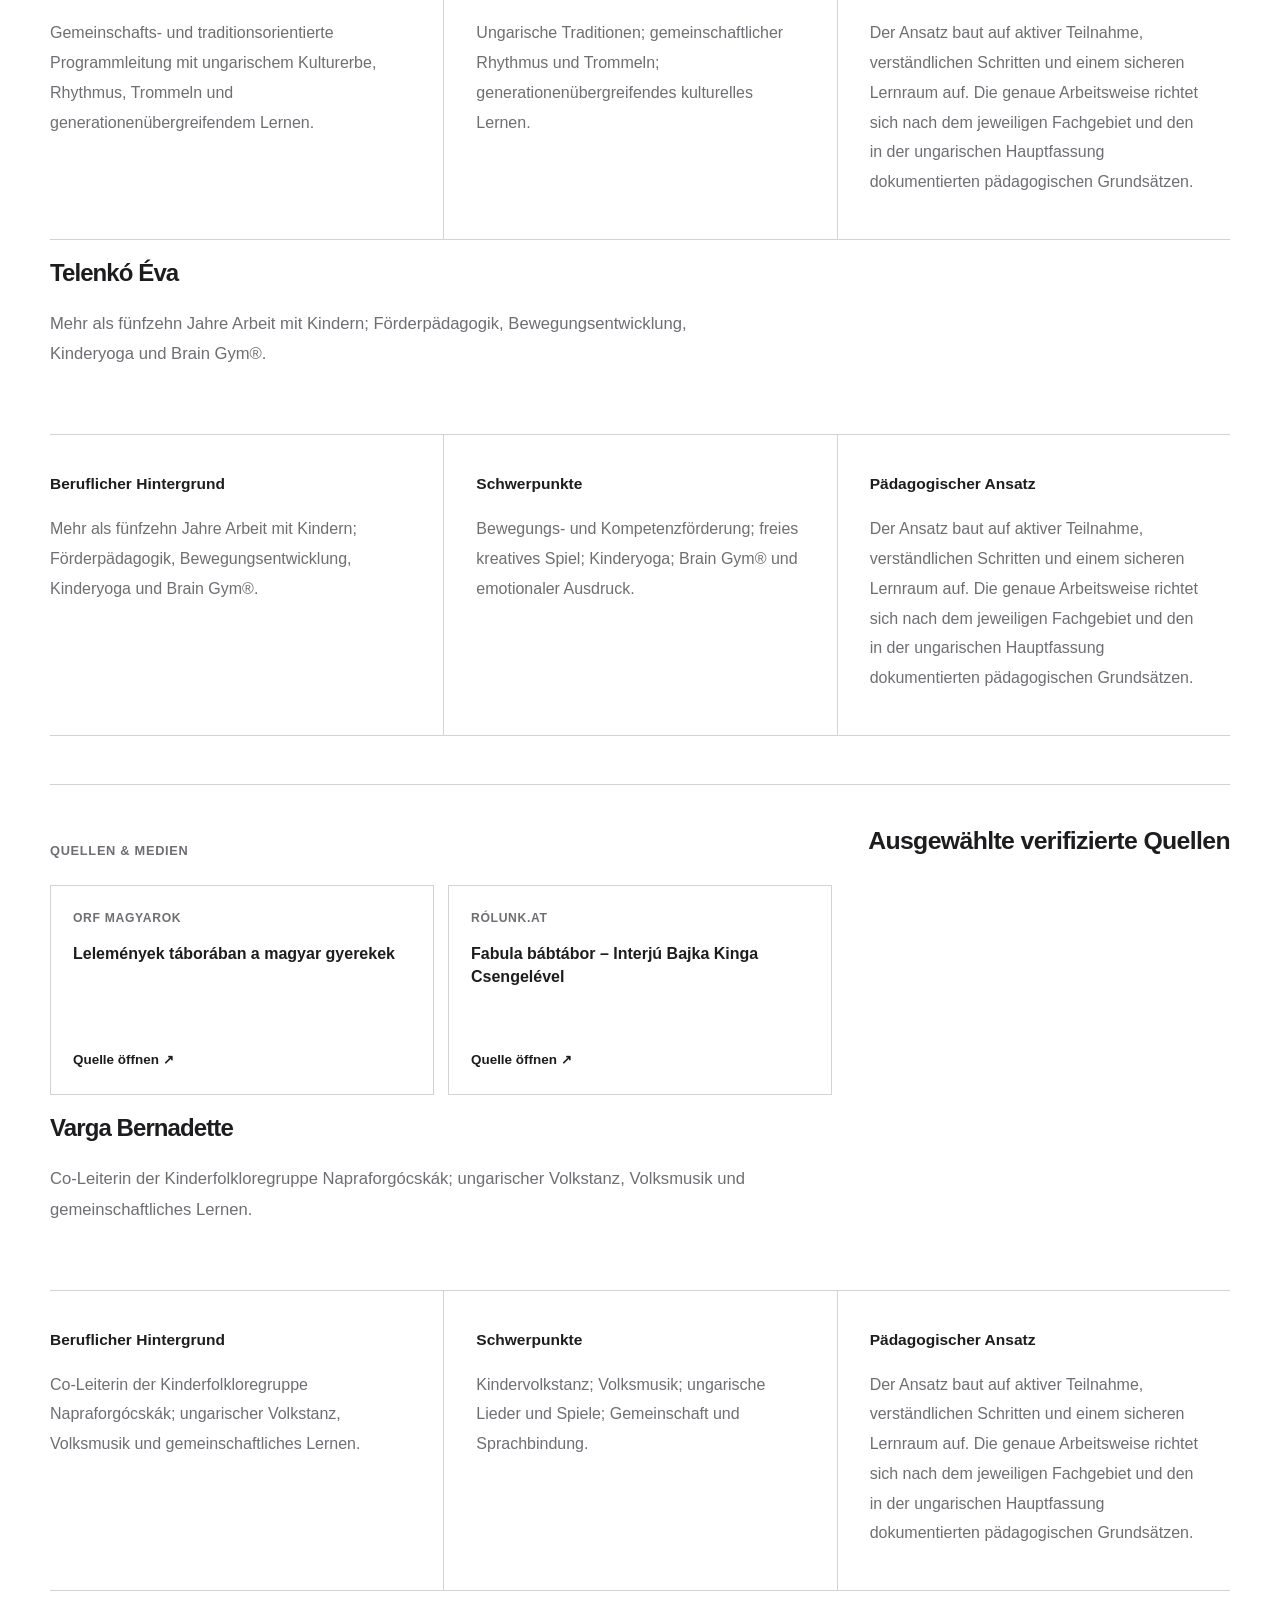
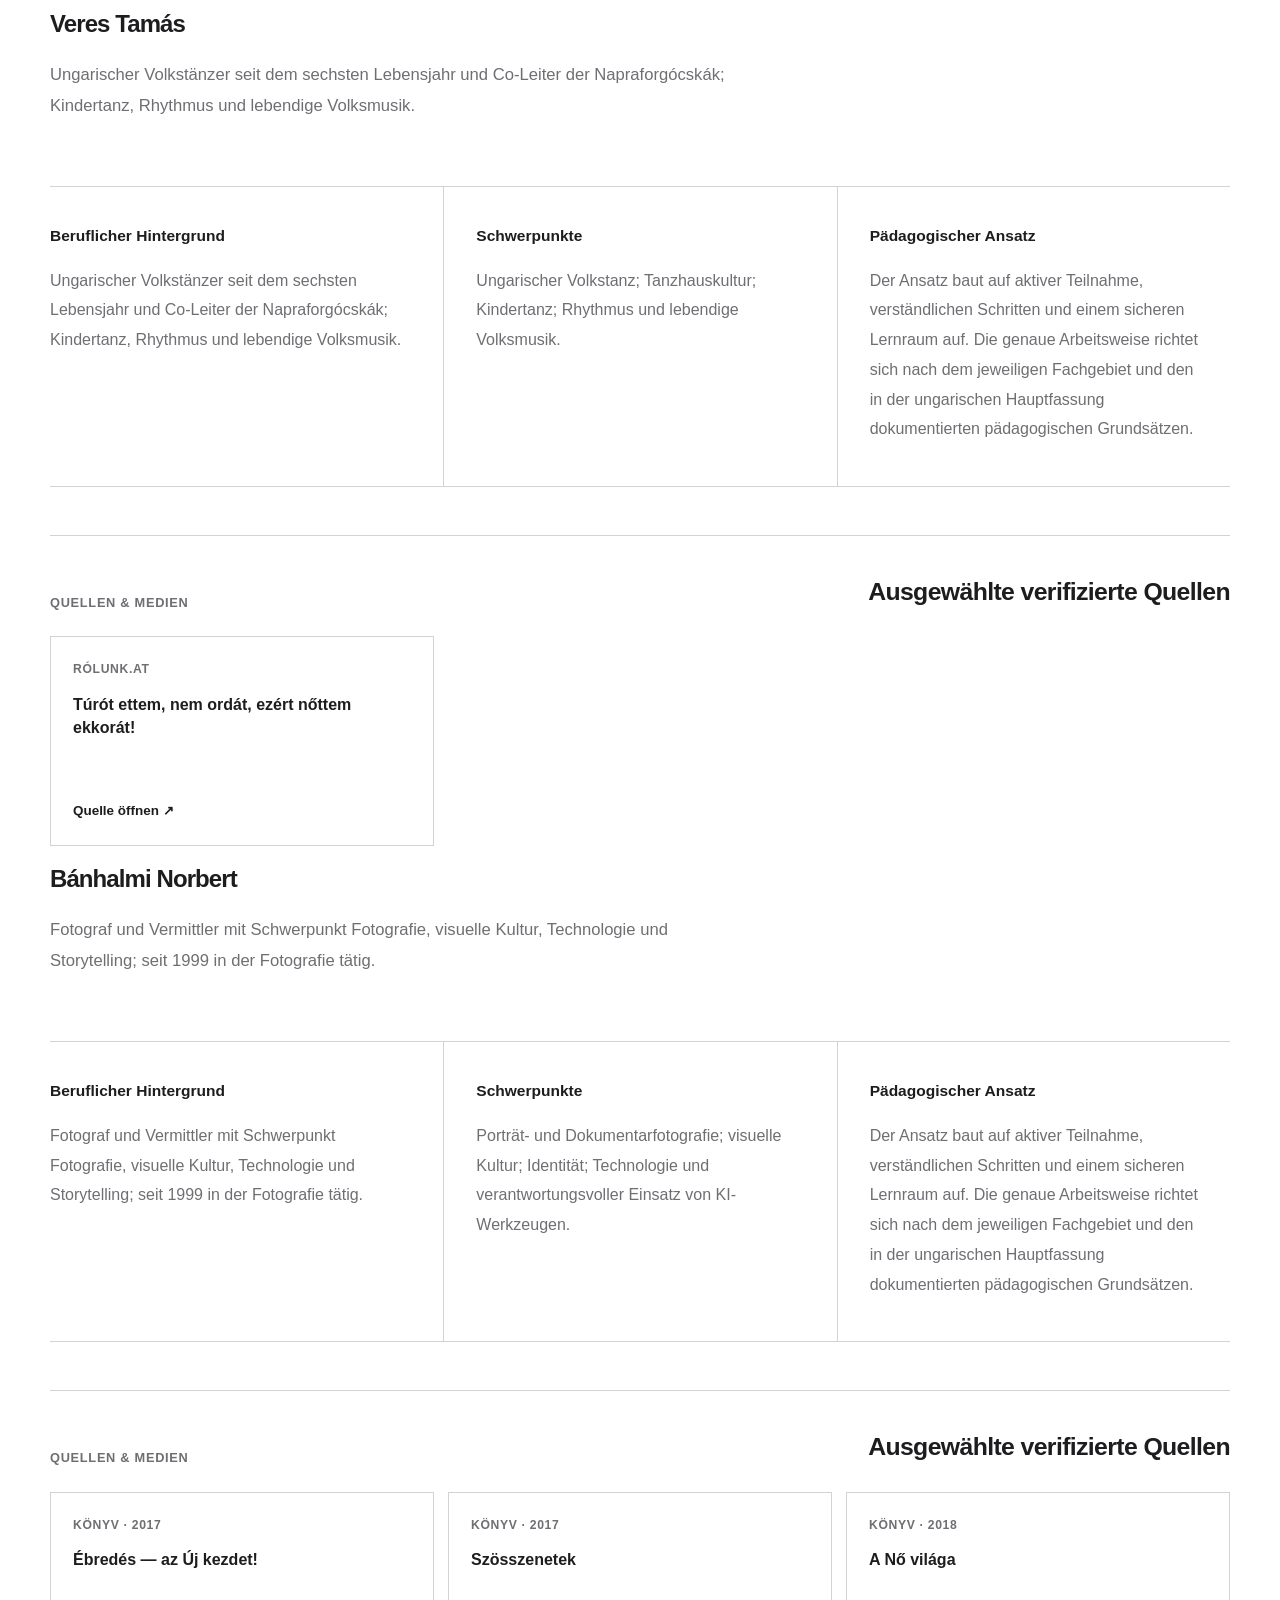
==== commit c5db2fcf: "fix: rebuild German teacher grid as valid HTML" ====
--- a/de/index.html
+++ b/de/index.html
@@ -5,15 +5,15 @@
 <link rel="canonical" href="https://tanarok.magyariskola.at/de/"><link rel="alternate" hreflang="hu-AT" href="https://tanarok.magyariskola.at/"><link rel="alternate" hreflang="de-AT" href="https://tanarok.magyariskola.at/de/"><link rel="alternate" hreflang="en" href="https://tanarok.magyariskola.at/en/"><link rel="alternate" hreflang="x-default" href="https://tanarok.magyariskola.at/">
 <meta name="robots" content="index,follow,max-snippet:-1,max-image-preview:large"><link rel="stylesheet" href="../styles.css?v=20260929-i18n">
 <script type="application/ld+json">{"@context":"https://schema.org","@graph":[{"@type":["EducationalOrganization","School"],"@id":"https://www.magyariskola.at/#school","name":"Bécsi Magyar Iskola","alternateName":["BMI","Wiener Ungarische Schule","WUS"],"url":"https://www.magyariskola.at/","foundingDate":"1987"},{"@type":"CollectionPage","@id":"https://tanarok.magyariskola.at/de/#page","url":"https://tanarok.magyariskola.at/de/","name":"Ungarische Pädagog:innen in Wien","inLanguage":"de-AT","about":{"@id":"https://www.magyariskola.at/#school"}}]}</script>
-</head><body><a class="skip" href="#main">Zum Inhalt</a>
+<script type="application/ld+json" id="teacher-person-graph">{"@context":"https://schema.org","@graph":[{"@type":"Person","@id":"https://tanarok.magyariskola.at/de/#bajka-kinga-csengele","name":"Bajka Kinga Csengele","description":"Kindergartenpädagogik · Kreativität · Drama","worksFor":{"@id":"https://www.magyariskola.at/#school"},"knowsAbout":["Kindergartenpädagogik","Kreativität","Drama"],"subjectOf":[{"@type":"Course","@id":"https://programvalaszto.magyariskola.at/de/programs.html#ovoda","url":"https://programvalaszto.magyariskola.at/de/programs.html#ovoda"},{"@type":"Course","@id":"https://programvalaszto.magyariskola.at/de/programs.html#varazsceruza","url":"https://programvalaszto.magyariskola.at/de/programs.html#varazsceruza"},{"@type":"Course","@id":"https://programvalaszto.magyariskola.at/de/programs.html#kicsi-svung","url":"https://programvalaszto.magyariskola.at/de/programs.html#kicsi-svung"}]},{"@type":"Person","@id":"https://tanarok.magyariskola.at/de/#horanyi-bori","name":"Horányi Bori","description":"Psychopädagogik · Bewegung · frühe Kindheit","worksFor":{"@id":"https://www.magyariskola.at/#school"},"knowsAbout":["Psychopädagogik","Bewegung","frühe Kindheit"],"subjectOf":[{"@type":"Course","@id":"https://programvalaszto.magyariskola.at/de/programs.html#nyelv","url":"https://programvalaszto.magyariskola.at/de/programs.html#nyelv"},{"@type":"Course","@id":"https://programvalaszto.magyariskola.at/de/programs.html#alapozo","url":"https://programvalaszto.magyariskola.at/de/programs.html#alapozo"},{"@type":"Course","@id":"https://programvalaszto.magyariskola.at/de/programs.html#fokusz","url":"https://programvalaszto.magyariskola.at/de/programs.html#fokusz"}]},{"@type":"Person","@id":"https://tanarok.magyariskola.at/de/#schneider-erzsebet","name":"Schneider Erzsébet","description":"Pädagogik · Sonderpädagogik · Ungarisch","worksFor":{"@id":"https://www.magyariskola.at/#school"},"knowsAbout":["Pädagogik","Sonderpädagogik","Ungarisch"],"subjectOf":[{"@type":"Course","@id":"https://programvalaszto.magyariskola.at/de/programs.html#aspern","url":"https://programvalaszto.magyariskola.at/de/programs.html#aspern"},{"@type":"Course","@id":"https://programvalaszto.magyariskola.at/de/programs.html#seestadt","url":"https://programvalaszto.magyariskola.at/de/programs.html#seestadt"}]},{"@type":"Person","@id":"https://tanarok.magyariskola.at/de/#makfalvi-rita","name":"Makfalvi Rita","description":"Kindergartenpädagogik · Sprachförderung","worksFor":{"@id":"https://www.magyariskola.at/#school"},"knowsAbout":["Kindergartenpädagogik","Sprachförderung"],"subjectOf":[{"@type":"Course","@id":"https://programvalaszto.magyariskola.at/de/programs.html#ovoda-baden","url":"https://programvalaszto.magyariskola.at/de/programs.html#ovoda-baden"},{"@type":"Course","@id":"https://programvalaszto.magyariskola.at/de/programs.html#iskola-baden","url":"https://programvalaszto.magyariskola.at/de/programs.html#iskola-baden"}]},{"@type":"Person","@id":"https://tanarok.magyariskola.at/de/#fersztl-barnabas","name":"Fersztl Barnabás","description":"Schach · Logik · strategisches Denken","worksFor":{"@id":"https://www.magyariskola.at/#school"},"knowsAbout":["Schach","Logik","strategisches Denken"],"subjectOf":[{"@type":"Course","@id":"https://programvalaszto.magyariskola.at/de/programs.html#sakk","url":"https://programvalaszto.magyariskola.at/de/programs.html#sakk"}]},{"@type":"Person","@id":"https://tanarok.magyariskola.at/de/#noszko-niki","name":"Noszkó Niki","description":"Kindergartenpädagogik · Kinderprogramme","worksFor":{"@id":"https://www.magyariskola.at/#school"},"knowsAbout":["Kindergartenpädagogik","Kinderprogramme"],"subjectOf":[{"@type":"Course","@id":"https://programvalaszto.magyariskola.at/de/programs.html#ovoda","url":"https://programvalaszto.magyariskola.at/de/programs.html#ovoda"}]},{"@type":"Person","@id":"https://tanarok.magyariskola.at/de/#kiss-agnes","name":"Kiss Ágnes","description":"Grundschulpädagogik · Ungarisch","worksFor":{"@id":"https://www.magyariskola.at/#school"},"knowsAbout":["Grundschulpädagogik","Ungarisch"],"subjectOf":[{"@type":"Course","@id":"https://programvalaszto.magyariskola.at/de/programs.html#schweden-1","url":"https://programvalaszto.magyariskola.at/de/programs.html#schweden-1"}]},{"@type":"Person","@id":"https://tanarok.magyariskola.at/de/#boronkai-gabriella","name":"Boronkai Gabriella","description":"Visuelle Bildung · Zeichnen · Kreativität","worksFor":{"@id":"https://www.magyariskola.at/#school"},"knowsAbout":["Visuelle Bildung","Zeichnen","Kreativität"],"subjectOf":[{"@type":"Course","@id":"https://programvalaszto.magyariskola.at/de/programs.html#rajztabla","url":"https://programvalaszto.magyariskola.at/de/programs.html#rajztabla"}]},{"@type":"Person","@id":"https://tanarok.magyariskola.at/de/#korchma-zsombor","name":"Korchma Zsombor","description":"Digitale Bildung · Minecraft · Projektarbeit","worksFor":{"@id":"https://www.magyariskola.at/#school"},"knowsAbout":["Digitale Bildung","Minecraft","Projektarbeit"],"subjectOf":[{"@type":"Course","@id":"https://programvalaszto.magyariskola.at/de/programs.html#becscraft","url":"https://programvalaszto.magyariskola.at/de/programs.html#becscraft"}]},{"@type":"Person","@id":"https://tanarok.magyariskola.at/de/#hierholcz-anna","name":"Hierholcz Anna","description":"Musical · Gesang · Bühne","worksFor":{"@id":"https://www.magyariskola.at/#school"},"knowsAbout":["Musical","Gesang","Bühne"],"subjectOf":[{"@type":"Course","@id":"https://programvalaszto.magyariskola.at/de/programs.html#mamut","url":"https://programvalaszto.magyariskola.at/de/programs.html#mamut"}]},{"@type":"Person","@id":"https://tanarok.magyariskola.at/de/#pecze-adam","name":"Pecze Ádám","description":"Musical · Bühne · darstellende Kunst","worksFor":{"@id":"https://www.magyariskola.at/#school"},"knowsAbout":["Musical","Bühne","darstellende Kunst"],"subjectOf":[{"@type":"Course","@id":"https://programvalaszto.magyariskola.at/de/programs.html#mamut","url":"https://programvalaszto.magyariskola.at/de/programs.html#mamut"}]},{"@type":"Person","@id":"https://tanarok.magyariskola.at/de/#trencsenyi-klara","name":"Dr. Trencsényi Klára DLA","description":"Film · Dokumentarfilm · Medien","worksFor":{"@id":"https://www.magyariskola.at/#school"},"knowsAbout":["Film","Dokumentarfilm","Medien"],"subjectOf":[{"@type":"Course","@id":"https://programvalaszto.magyariskola.at/de/programs.html#filmes","url":"https://programvalaszto.magyariskola.at/de/programs.html#filmes"}]},{"@type":"Person","@id":"https://tanarok.magyariskola.at/de/#falusi-dora","name":"Falusi Dóra","description":"Kulturgeschichte · kreative Bildung","worksFor":{"@id":"https://www.magyariskola.at/#school"},"knowsAbout":["Kulturgeschichte","kreative Bildung"],"subjectOf":[{"@type":"Course","@id":"https://programvalaszto.magyariskola.at/de/programs.html#fecskeklub","url":"https://programvalaszto.magyariskola.at/de/programs.html#fecskeklub"}]},{"@type":"Person","@id":"https://tanarok.magyariskola.at/de/#hupczik-andrea","name":"Hupczik Andrea","description":"Informatik · Microsoft Office · digitale Kompetenzen","worksFor":{"@id":"https://www.magyariskola.at/#school"},"knowsAbout":["Informatik","Microsoft Office","digitale Kompetenzen"],"subjectOf":[{"@type":"Course","@id":"https://programvalaszto.magyariskola.at/de/programs.html#vilagfa","url":"https://programvalaszto.magyariskola.at/de/programs.html#vilagfa"},{"@type":"Course","@id":"https://programvalaszto.magyariskola.at/de/programs.html#mos","url":"https://programvalaszto.magyariskola.at/de/programs.html#mos"}]},{"@type":"Person","@id":"https://tanarok.magyariskola.at/de/#telenko-eva","name":"Telenkó Éva","description":"Bewegungs- und Kompetenzförderung · frühe Kindheit","worksFor":{"@id":"https://www.magyariskola.at/#school"},"knowsAbout":["Bewegungs- und Kompetenzförderung","frühe Kindheit"],"subjectOf":[{"@type":"Course","@id":"https://programvalaszto.magyariskola.at/de/programs.html#ovoda-baden","url":"https://programvalaszto.magyariskola.at/de/programs.html#ovoda-baden"}]},{"@type":"Person","@id":"https://tanarok.magyariskola.at/de/#varga-bernadette","name":"Varga Bernadette","description":"Ungarischer Volkstanz für Kinder","worksFor":{"@id":"https://www.magyariskola.at/#school"},"knowsAbout":["Ungarischer Volkstanz für Kinder"]},{"@type":"Person","@id":"https://tanarok.magyariskola.at/de/#veres-tamas","name":"Veres Tamás","description":"Volkstanz · Volksmusik","worksFor":{"@id":"https://www.magyariskola.at/#school"},"knowsAbout":["Volkstanz","Volksmusik"]},{"@type":"Person","@id":"https://tanarok.magyariskola.at/de/#banhalmi-norbert","name":"Bánhalmi Norbert","description":"Fotografie · visuelle Kommunikation","worksFor":{"@id":"https://www.magyariskola.at/#school"},"knowsAbout":["Fotografie","visuelle Kommunikation"],"subjectOf":[{"@type":"Course","@id":"https://programvalaszto.magyariskola.at/de/programs.html#fotoklub","url":"https://programvalaszto.magyariskola.at/de/programs.html#fotoklub"}]},{"@type":"Person","@id":"https://tanarok.magyariskola.at/de/#balogh-david","name":"Balogh Dávid","description":"Bildung · Fachprogrammleitung","worksFor":{"@id":"https://www.magyariskola.at/#school"},"knowsAbout":["Bildung","Fachprogrammleitung"],"subjectOf":[{"@type":"Course","@id":"https://programvalaszto.magyariskola.at/de/programs.html#fotoklub","url":"https://programvalaszto.magyariskola.at/de/programs.html#fotoklub"}]},{"@type":"Person","@id":"https://tanarok.magyariskola.at/de/#sipos-tibor","name":"Sipos Tibor","description":"Musik · gemeinsames Musizieren","worksFor":{"@id":"https://www.magyariskola.at/#school"},"knowsAbout":["Musik","gemeinsames Musizieren"],"subjectOf":[{"@type":"Course","@id":"https://programvalaszto.magyariskola.at/de/programs.html#kezdo-neptanc","url":"https://programvalaszto.magyariskola.at/de/programs.html#kezdo-neptanc"}]},{"@type":"Person","@id":"https://tanarok.magyariskola.at/de/#orban-dalma","name":"Orbán Dalma","description":"Bildung · Kinderprogramme","worksFor":{"@id":"https://www.magyariskola.at/#school"},"knowsAbout":["Bildung","Kinderprogramme"],"subjectOf":[{"@type":"Course","@id":"https://programvalaszto.magyariskola.at/de/programs.html#kezdo-neptanc","url":"https://programvalaszto.magyariskola.at/de/programs.html#kezdo-neptanc"}]},{"@type":"Person","@id":"https://tanarok.magyariskola.at/de/#egri-monika","name":"Egri Mónika","description":"Illustration · Kreativworkshops","worksFor":{"@id":"https://www.magyariskola.at/#school"},"knowsAbout":["Illustration","Kreativworkshops"],"subjectOf":[{"@type":"Course","@id":"https://programvalaszto.magyariskola.at/de/programs.html#rekreacio","url":"https://programvalaszto.magyariskola.at/de/programs.html#rekreacio"}]},{"@type":"Person","@id":"https://tanarok.magyariskola.at/de/#dapin-hajnalka-judit","name":"Mag. Dapin Hajnalka Judit","description":"Musikpädagogik · Musiktherapie","worksFor":{"@id":"https://www.magyariskola.at/#school"},"knowsAbout":["Musikpädagogik","Musiktherapie"]},{"@type":"Person","@id":"https://tanarok.magyariskola.at/de/#pohl-balazs","name":"Pohl Balázs","description":"Drama · Theaterpädagogik","worksFor":{"@id":"https://www.magyariskola.at/#school"},"knowsAbout":["Drama","Theaterpädagogik"],"subjectOf":[{"@type":"Course","@id":"https://programvalaszto.magyariskola.at/de/programs.html#gimi-svung","url":"https://programvalaszto.magyariskola.at/de/programs.html#gimi-svung"}]},{"@type":"Person","@id":"https://tanarok.magyariskola.at/de/#poser-piroska-ildiko","name":"Póser-Piroska Ildikó","description":"Pädagogik · Fachprogrammleitung","worksFor":{"@id":"https://www.magyariskola.at/#school"},"knowsAbout":["Pädagogik","Fachprogrammleitung"],"subjectOf":[{"@type":"Course","@id":"https://programvalaszto.magyariskola.at/de/programs.html#napraforgocskak","url":"https://programvalaszto.magyariskola.at/de/programs.html#napraforgocskak"},{"@type":"Course","@id":"https://programvalaszto.magyariskola.at/de/programs.html#cserkeszet","url":"https://programvalaszto.magyariskola.at/de/programs.html#cserkeszet"}]},{"@type":"Person","@id":"https://tanarok.magyariskola.at/de/#deakne-juhasz-eva","name":"Deákné Juhász Éva","description":"Musik · Sprache · Instrumentalpädagogik","worksFor":{"@id":"https://www.magyariskola.at/#school"},"knowsAbout":["Musik","Sprache","Instrumentalpädagogik"]}]}</script></head><body><a class="skip" href="#main">Zum Inhalt</a>
 <header class="head"><div class="wrap head-in"><a class="brand" href="https://www.magyariskola.at"><span><b>Wiener Ungarische Schule</b><small>Pädagog:innen und Kursleitende · 2026/27</small></span></a><nav class="nav" aria-label="Hauptnavigation"><a href="#team">Team</a><a href="https://programvalaszto.magyariskola.at/de/">Programme</a><a href="https://www.magyariskola.at">Schule</a><div class="lang-switcher" aria-label="Sprache"><span aria-hidden="true">🌐</span><a href="/" lang="hu">HU</a><a href="/de/" lang="de" aria-current="page">DE</a><a href="/en/" lang="en">EN</a></div></nav></div></header>
 <main id="main"><section class="hero"><div class="wrap"><div class="eyebrow">Wiener Ungarische Schule · 2026 / 2027</div><h1>Menschen hinter den <span class="accent">Programmen.</span></h1><p class="lead">Lernen Sie die Pädagoginnen, Pädagogen, Fachlehrkräfte und Kursleitenden der Bécsi Magyar Iskola kennen. Die Profile verbinden Fachgebiet, pädagogische Erfahrung und die aktuellen Programme der Schule.</p><div class="hero-actions"><a class="btn" href="#team">Team kennenlernen</a><a class="btn ghost" href="https://programvalaszto.magyariskola.at/de/">Programme finden</a></div></div></section>
 <section class="index" id="team"><div class="wrap"><h2>Pädagogisches Team</h2><p>Die vollständigen Fachprofile mit Qualifikationen, Tätigkeitsfeldern, ausgewählten öffentlichen Quellen und den aktuellen Programmen sind im ungarischen Profilverzeichnis dokumentiert. Diese deutschsprachige Übersicht macht die Fachgebiete auch für deutschsprachige Familien auffindbar.</p>
 <div class="teacher-grid">
-<div class="teacher-card" id="bajka-kinga-csengele"><strong>Bajka Kinga Csengele</strong><span>Kindergartenpädagogik · Kreativität · Drama</span><div class="teacher-program-links"><a href="https://programvalaszto.magyariskola.at/de/programs.html#ovoda">Programm 1</a> <a href="https://programvalaszto.magyariskola.at/de/programs.html#varazsceruza">Programm 2</a></div></div></small> <small>· <a href="https://programvalaszto.magyariskola.at/de/programs.html#kicsi-svung">Programm</a></small></a>
-<div class="teacher-card" id="horanyi-bori"><strong>Horányi Bori</strong><span>Psychopädagogik · Bewegung · frühe Kindheit</span><div class="teacher-program-links"><a href="https://programvalaszto.magyariskola.at/de/programs.html#nyelv">Programm 1</a> <a href="https://programvalaszto.magyariskola.at/de/programs.html#alapozo">Programm 2</a></div></div></small> <small>· <a href="https://programvalaszto.magyariskola.at/de/programs.html#fokusz">Programm</a></small></a>
-<div class="teacher-card" id="schneider-erzsebet"><strong>Schneider Erzsébet</strong><span>Pädagogik · Sonderpädagogik · Ungarisch</span><div class="teacher-program-links"><a href="https://programvalaszto.magyariskola.at/de/programs.html#aspern">Programm 1</a> <a href="https://programvalaszto.magyariskola.at/de/programs.html#seestadt">Programm 2</a></div></div></small></a>
-<div class="teacher-card" id="makfalvi-rita"><strong>Makfalvi Rita</strong><span>Kindergartenpädagogik · Sprachförderung</span><div class="teacher-program-links"><a href="https://programvalaszto.magyariskola.at/de/programs.html#ovoda-baden">Programm 1</a> <a href="https://programvalaszto.magyariskola.at/de/programs.html#iskola-baden">Programm 2</a></div></div></small></a>
+<div class="teacher-card" id="bajka-kinga-csengele"><strong>Bajka Kinga Csengele</strong><span>Kindergartenpädagogik · Kreativität · Drama</span><div class="teacher-program-links"><a href="https://programvalaszto.magyariskola.at/de/programs.html#ovoda">Programm 1</a> <a href="https://programvalaszto.magyariskola.at/de/programs.html#varazsceruza">Programm 2</a> <a href="https://programvalaszto.magyariskola.at/de/programs.html#kicsi-svung">Programm 3</a></div></div>
+<div class="teacher-card" id="horanyi-bori"><strong>Horányi Bori</strong><span>Psychopädagogik · Bewegung · frühe Kindheit</span><div class="teacher-program-links"><a href="https://programvalaszto.magyariskola.at/de/programs.html#nyelv">Programm 1</a> <a href="https://programvalaszto.magyariskola.at/de/programs.html#alapozo">Programm 2</a> <a href="https://programvalaszto.magyariskola.at/de/programs.html#fokusz">Programm 3</a></div></div>
+<div class="teacher-card" id="schneider-erzsebet"><strong>Schneider Erzsébet</strong><span>Pädagogik · Sonderpädagogik · Ungarisch</span><div class="teacher-program-links"><a href="https://programvalaszto.magyariskola.at/de/programs.html#aspern">Programm 1</a> <a href="https://programvalaszto.magyariskola.at/de/programs.html#seestadt">Programm 2</a></div></div>
+<div class="teacher-card" id="makfalvi-rita"><strong>Makfalvi Rita</strong><span>Kindergartenpädagogik · Sprachförderung</span><div class="teacher-program-links"><a href="https://programvalaszto.magyariskola.at/de/programs.html#ovoda-baden">Programm 1</a> <a href="https://programvalaszto.magyariskola.at/de/programs.html#iskola-baden">Programm 2</a></div></div>
 <div class="teacher-card" id="fersztl-barnabas"><strong>Fersztl Barnabás</strong><span>Schach · Logik · strategisches Denken</span><div class="teacher-program-links"><a href="https://programvalaszto.magyariskola.at/de/programs.html#sakk">Programm</a></div></div>
 <div class="teacher-card" id="noszko-niki"><strong>Noszkó Niki</strong><span>Kindergartenpädagogik · Kinderprogramme</span><div class="teacher-program-links"><a href="https://programvalaszto.magyariskola.at/de/programs.html#ovoda">Programm</a></div></div>
 <div class="teacher-card" id="kiss-agnes"><strong>Kiss Ágnes</strong><span>Grundschulpädagogik · Ungarisch</span><div class="teacher-program-links"><a href="https://programvalaszto.magyariskola.at/de/programs.html#schweden-1">Programm</a></div></div>
@@ -23,19 +23,19 @@
 <div class="teacher-card" id="pecze-adam"><strong>Pecze Ádám</strong><span>Musical · Bühne · darstellende Kunst</span><div class="teacher-program-links"><a href="https://programvalaszto.magyariskola.at/de/programs.html#mamut">Programm</a></div></div>
 <div class="teacher-card" id="trencsenyi-klara"><strong>Dr. Trencsényi Klára DLA</strong><span>Film · Dokumentarfilm · Medien</span><div class="teacher-program-links"><a href="https://programvalaszto.magyariskola.at/de/programs.html#filmes">Programm</a></div></div>
 <div class="teacher-card" id="falusi-dora"><strong>Falusi Dóra</strong><span>Kulturgeschichte · kreative Bildung</span><div class="teacher-program-links"><a href="https://programvalaszto.magyariskola.at/de/programs.html#fecskeklub">Programm</a></div></div>
-<div class="teacher-card" id="hupczik-andrea"><strong>Hupczik Andrea</strong><span>Informatik · Microsoft Office · digitale Kompetenzen</span><div class="teacher-program-links"><a href="https://programvalaszto.magyariskola.at/de/programs.html#vilagfa">Programm 1</a> <a href="https://programvalaszto.magyariskola.at/de/programs.html#mos">Programm 2</a></div></div></small></a>
+<div class="teacher-card" id="hupczik-andrea"><strong>Hupczik Andrea</strong><span>Informatik · Microsoft Office · digitale Kompetenzen</span><div class="teacher-program-links"><a href="https://programvalaszto.magyariskola.at/de/programs.html#vilagfa">Programm 1</a> <a href="https://programvalaszto.magyariskola.at/de/programs.html#mos">Programm 2</a></div></div>
 <div class="teacher-card" id="telenko-eva"><strong>Telenkó Éva</strong><span>Bewegungs- und Kompetenzförderung · frühe Kindheit</span><div class="teacher-program-links"><a href="https://programvalaszto.magyariskola.at/de/programs.html#ovoda-baden">Programm</a></div></div>
-<div class="teacher-card" id="varga-bernadette"><strong>Varga Bernadette</strong><span>Ungarischer Volkstanz für Kinder</span><div class="teacher-program-links"><a href="https://programvalaszto.magyariskola.at/de/programs.html">Programm</a></div></div>
-<div class="teacher-card" id="veres-tamas"><strong>Veres Tamás</strong><span>Volkstanz · Volksmusik</span><div class="teacher-program-links"><a href="https://programvalaszto.magyariskola.at/de/programs.html">Programm</a></div></div>
+<div class="teacher-card" id="varga-bernadette"><strong>Varga Bernadette</strong><span>Ungarischer Volkstanz für Kinder</span></div>
+<div class="teacher-card" id="veres-tamas"><strong>Veres Tamás</strong><span>Volkstanz · Volksmusik</span></div>
 <div class="teacher-card" id="banhalmi-norbert"><strong>Bánhalmi Norbert</strong><span>Fotografie · visuelle Kommunikation</span><div class="teacher-program-links"><a href="https://programvalaszto.magyariskola.at/de/programs.html#fotoklub">Programm</a></div></div>
 <div class="teacher-card" id="balogh-david"><strong>Balogh Dávid</strong><span>Bildung · Fachprogrammleitung</span><div class="teacher-program-links"><a href="https://programvalaszto.magyariskola.at/de/programs.html#fotoklub">Programm</a></div></div>
 <div class="teacher-card" id="sipos-tibor"><strong>Sipos Tibor</strong><span>Musik · gemeinsames Musizieren</span><div class="teacher-program-links"><a href="https://programvalaszto.magyariskola.at/de/programs.html#kezdo-neptanc">Programm</a></div></div>
 <div class="teacher-card" id="orban-dalma"><strong>Orbán Dalma</strong><span>Bildung · Kinderprogramme</span><div class="teacher-program-links"><a href="https://programvalaszto.magyariskola.at/de/programs.html#kezdo-neptanc">Programm</a></div></div>
 <div class="teacher-card" id="egri-monika"><strong>Egri Mónika</strong><span>Illustration · Kreativworkshops</span><div class="teacher-program-links"><a href="https://programvalaszto.magyariskola.at/de/programs.html#rekreacio">Programm</a></div></div>
-<div class="teacher-card" id="dapin-hajnalka-judit"><strong>Mag. Dapin Hajnalka Judit</strong><span>Musikpädagogik · Musiktherapie</span><div class="teacher-program-links"><a href="https://programvalaszto.magyariskola.at/de/programs.html">Programm</a></div></div>
+<div class="teacher-card" id="dapin-hajnalka-judit"><strong>Mag. Dapin Hajnalka Judit</strong><span>Musikpädagogik · Musiktherapie</span></div>
 <div class="teacher-card" id="pohl-balazs"><strong>Pohl Balázs</strong><span>Drama · Theaterpädagogik</span><div class="teacher-program-links"><a href="https://programvalaszto.magyariskola.at/de/programs.html#gimi-svung">Programm</a></div></div>
-<div class="teacher-card" id="poser-piroska-ildiko"><strong>Póser-Piroska Ildikó</strong><span>Pädagogik · Fachprogrammleitung</span><div class="teacher-program-links"><a href="https://programvalaszto.magyariskola.at/de/programs.html#napraforgocskak">Programm 1</a> <a href="https://programvalaszto.magyariskola.at/de/programs.html#cserkeszet">Programm 2</a></div></div></small></a>
-<div class="teacher-card" id="deakne-juhasz-eva"><strong>Deákné Juhász Éva</strong><span>Musik · Sprache · Instrumentalpädagogik</span><div class="teacher-program-links"><a href="https://programvalaszto.magyariskola.at/de/programs.html">Programm</a></div></div>
+<div class="teacher-card" id="poser-piroska-ildiko"><strong>Póser-Piroska Ildikó</strong><span>Pädagogik · Fachprogrammleitung</span><div class="teacher-program-links"><a href="https://programvalaszto.magyariskola.at/de/programs.html#napraforgocskak">Programm 1</a> <a href="https://programvalaszto.magyariskola.at/de/programs.html#cserkeszet">Programm 2</a></div></div>
+<div class="teacher-card" id="deakne-juhasz-eva"><strong>Deákné Juhász Éva</strong><span>Musik · Sprache · Instrumentalpädagogik</span></div>
 </div><p style="margin-top:28px"><a class="btn" href="/">26 Fachprofile · sprachgleich verknüpft</a></p></div></section><section class="profiles localized-profiles"><div class="wrap"><h2>Fachprofile</h2><article class="localized-profile" id="bajka-kinga-csengele-details"><h2>Bajka Kinga Csengele</h2><p class="role">Waldorf-Pädagogik, Drama und kreatives Lernen; Gründungsmitglied des SVUNG – Bécsi Magyar Színkör.</p><div class="bio-segments"><section class="segment"><h3>Beruflicher Hintergrund</h3><p>Waldorf-Pädagogik, Drama und kreatives Lernen; Gründungsmitglied des SVUNG – Bécsi Magyar Színkör.</p></section><section class="segment"><h3>Schwerpunkte</h3><p>Waldorf-Pädagogik; Drama; handwerkliches und visuelles Gestalten; Storytelling; partizipative Gemeinschaftsprojekte.</p></section><section class="segment"><h3>Pädagogischer Ansatz</h3><p>Der Ansatz baut auf aktiver Teilnahme, verständlichen Schritten und einem sicheren Lernraum auf. Die genaue Arbeitsweise richtet sich nach dem jeweiligen Fachgebiet und den in der ungarischen Hauptfassung dokumentierten pädagogischen Grundsätzen.</p></section></div><section class="press"><div class="press-head"><span class="eyebrow">Quellen & Medien</span><h3>Ausgewählte verifizierte Quellen</h3></div><div class="press-grid"><a class="press-card" href="https://rolunk.at/kultura/fabula-babtabor-interju-bajka-kinga-csengelevel/" target="_blank" rel="noopener external"><span class="press-medium">Rólunk.at</span><strong>Fabula bábtábor – Interjú Bajka Kinga Csengelével</strong><span class="press-open">Quelle öffnen ↗</span></a><a class="press-card" href="https://volksgruppen.orf.at/magyarok/stories/3313675/" target="_blank" rel="noopener external"><span class="press-medium">ORF Magyarok</span><strong>Óvodapedagógust keres a Bécsi Magyar Iskola – interjú Bajka Kinga Csengelével</strong><span class="press-open">Quelle öffnen ↗</span></a><a class="press-card" href="https://rolunk.at/fiatalok/allat-barat-ketnyelvu-tabor-a-becsi-magyar-iskolaban/" target="_blank" rel="noopener external"><span class="press-medium">Rólunk.at</span><strong>Állat/barát kétnyelvű tábor a Bécsi Magyar Iskolában</strong><span class="press-open">Quelle öffnen ↗</span></a></div></section></article>
 <article class="localized-profile" id="horanyi-bori-details"><h2>Horányi Bori</h2><p class="role">Heil- und Sonderpädagogik, Psychopädagogik, Bewegungstherapie und integrative Kindertherapie-Beratung.</p><div class="bio-segments"><section class="segment"><h3>Beruflicher Hintergrund</h3><p>Heil- und Sonderpädagogik, Psychopädagogik, Bewegungstherapie und integrative Kindertherapie-Beratung.</p></section><section class="segment"><h3>Schwerpunkte</h3><p>Bewegung, Verhalten, Lernen und Persönlichkeitsentwicklung; sensorische Integration; Aufmerksamkeit, Planung und Emotionsregulation.</p></section><section class="segment"><h3>Pädagogischer Ansatz</h3><p>Der Ansatz baut auf aktiver Teilnahme, verständlichen Schritten und einem sicheren Lernraum auf. Die genaue Arbeitsweise richtet sich nach dem jeweiligen Fachgebiet und den in der ungarischen Hauptfassung dokumentierten pädagogischen Grundsätzen.</p></section></div></article>
 <article class="localized-profile" id="schneider-erzsebet-details"><h2>Schneider Erzsébet</h2><p class="role">Mehr als dreißig Jahre pädagogische Erfahrung; inklusive Pädagogik, Montessori, Motopädagogik und Ungarischunterricht. Seit 2012 an der Wiener Ungarischen Schule.</p><div class="bio-segments"><section class="segment"><h3>Beruflicher Hintergrund</h3><p>Mehr als dreißig Jahre pädagogische Erfahrung; inklusive Pädagogik, Montessori, Motopädagogik und Ungarischunterricht. Seit 2012 an der Wiener Ungarischen Schule.</p></section><section class="segment"><h3>Schwerpunkte</h3><p>Inklusive Pädagogik; Montessori; Motopädagogik; interkulturelles Lernen; ungarische Sprache und Kultur.</p></section><section class="segment"><h3>Pädagogischer Ansatz</h3><p>Der Ansatz baut auf aktiver Teilnahme, verständlichen Schritten und einem sicheren Lernraum auf. Die genaue Arbeitsweise richtet sich nach dem jeweiligen Fachgebiet und den in der ungarischen Hauptfassung dokumentierten pädagogischen Grundsätzen.</p></section></div><section class="press"><div class="press-head"><span class="eyebrow">Quellen & Medien</span><h3>Ausgewählte verifizierte Quellen</h3></div><div class="press-grid"><a class="press-card" href="https://rolunk.at/magazin/a-ketnyelvuseg-ajandek/" target="_blank" rel="noopener external"><span class="press-medium">Rólunk.at</span><strong>A kétnyelvűség ajándék</strong><span class="press-open">Quelle öffnen ↗</span></a></div></section></article>
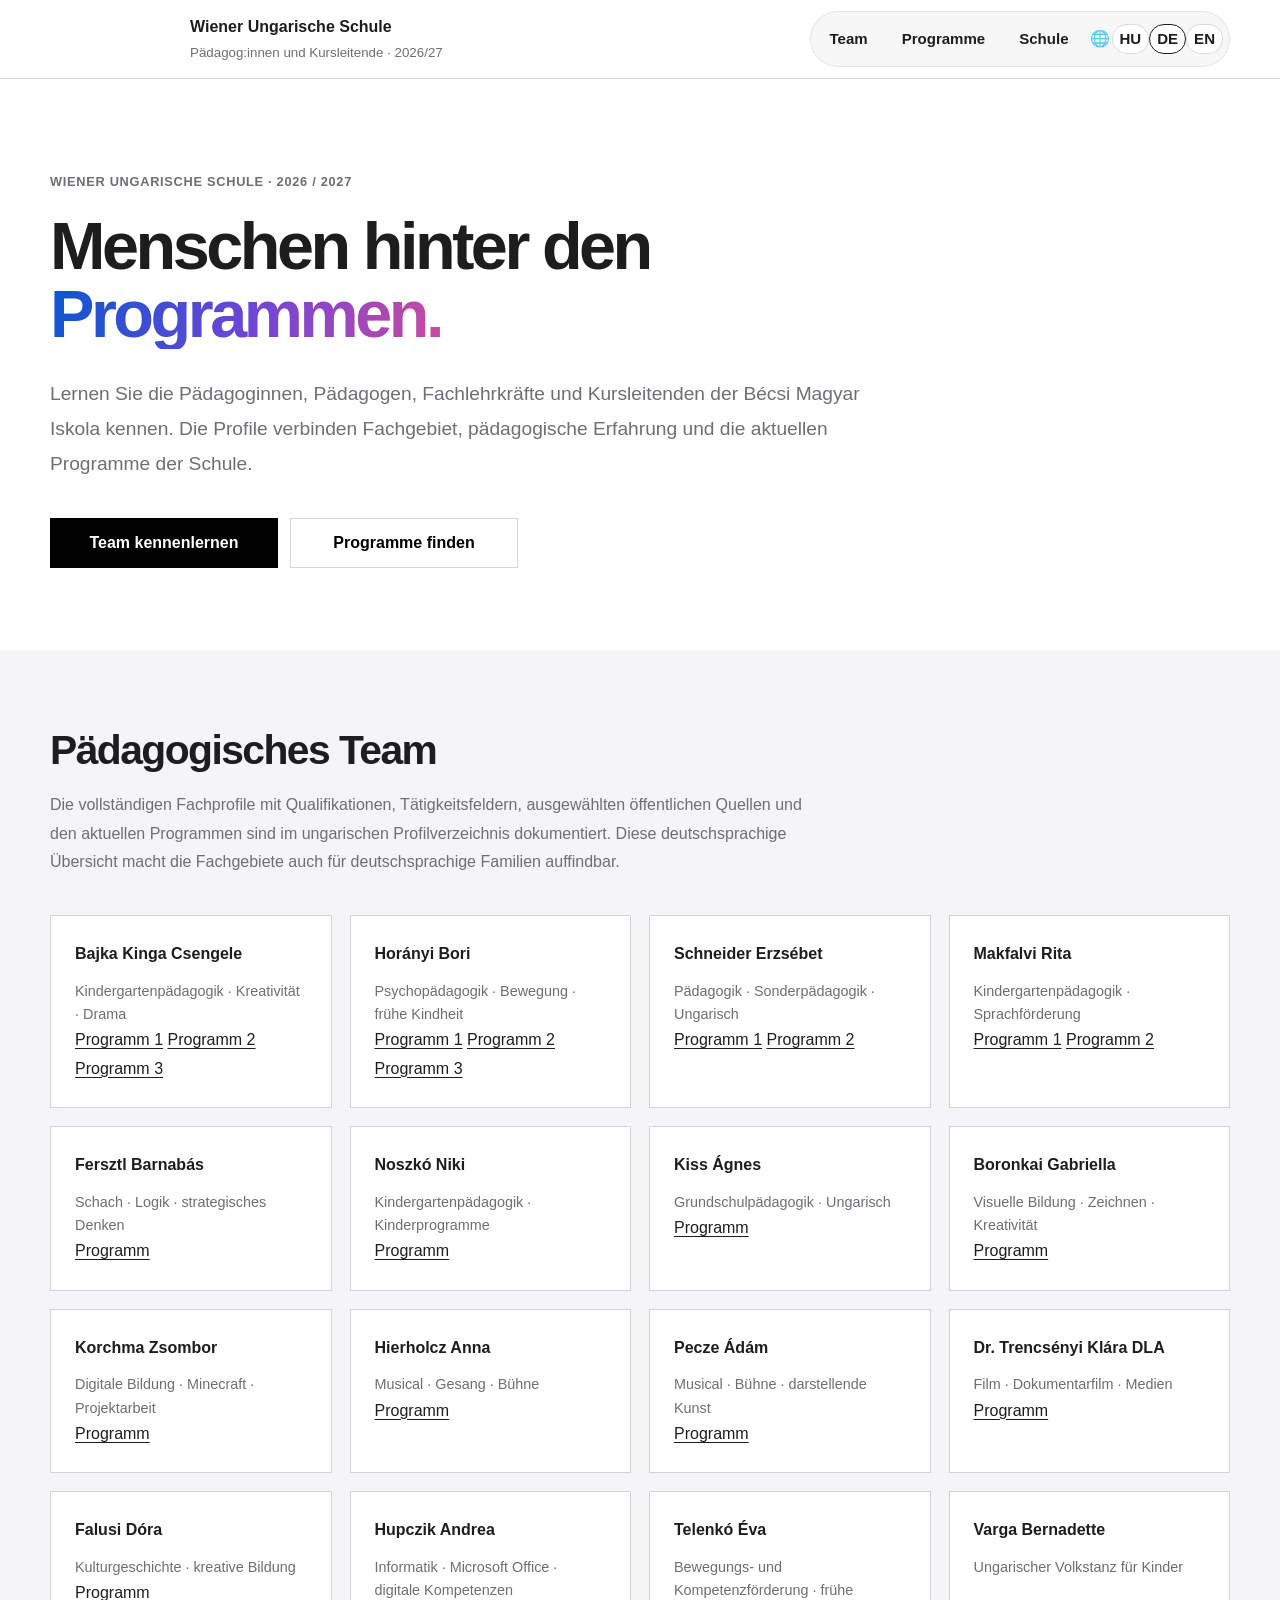
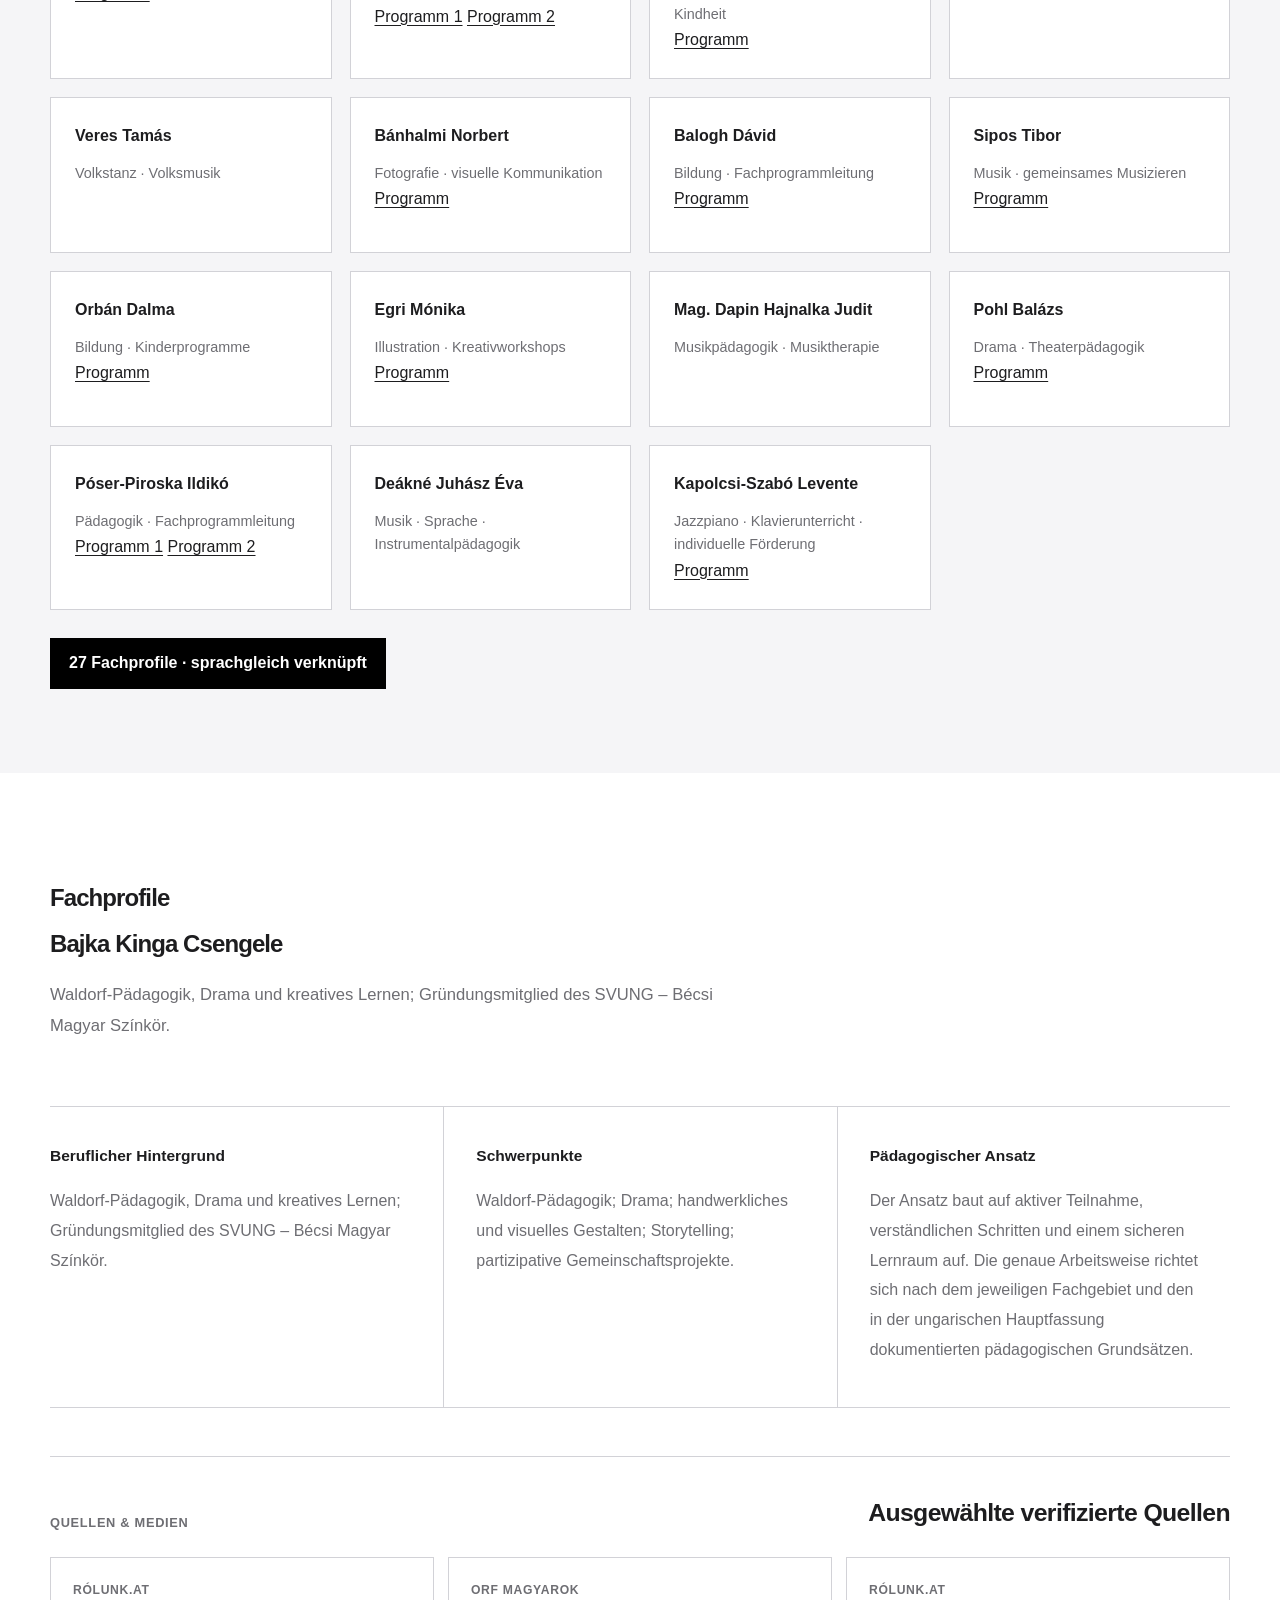
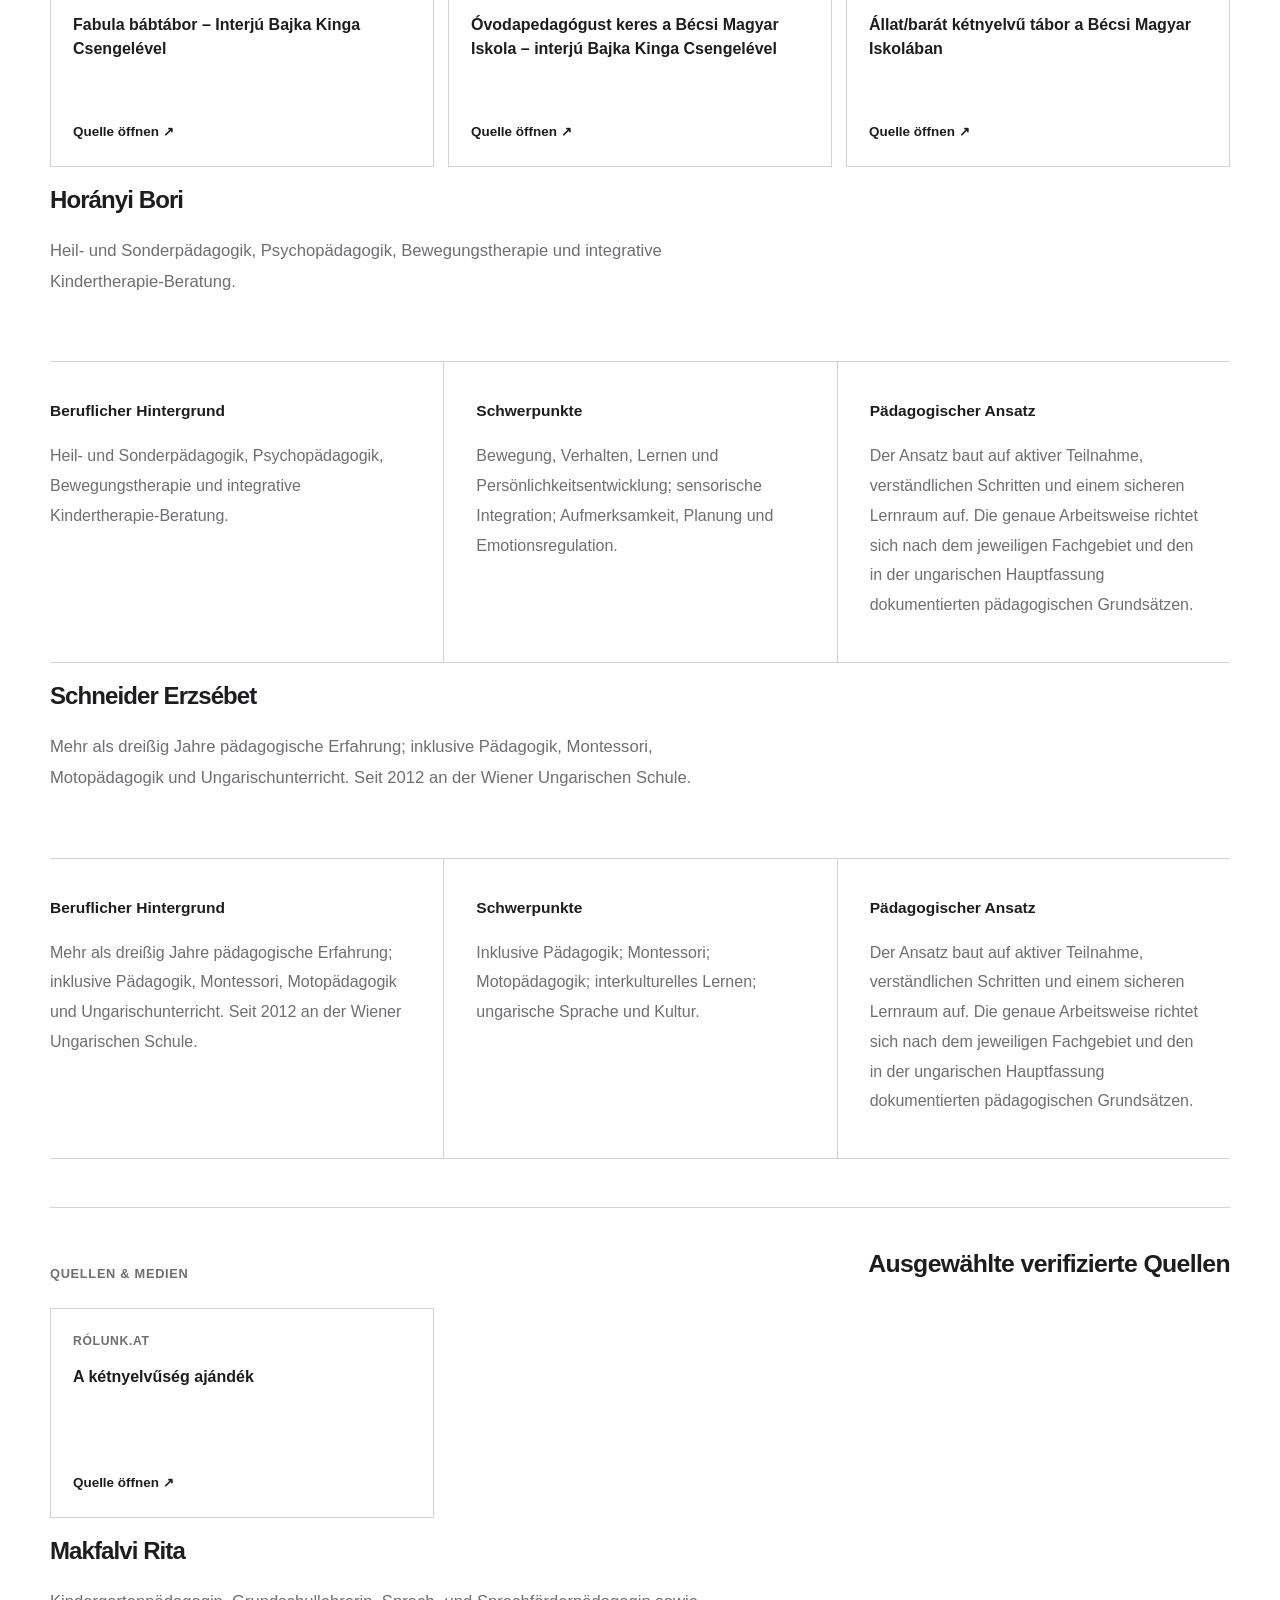
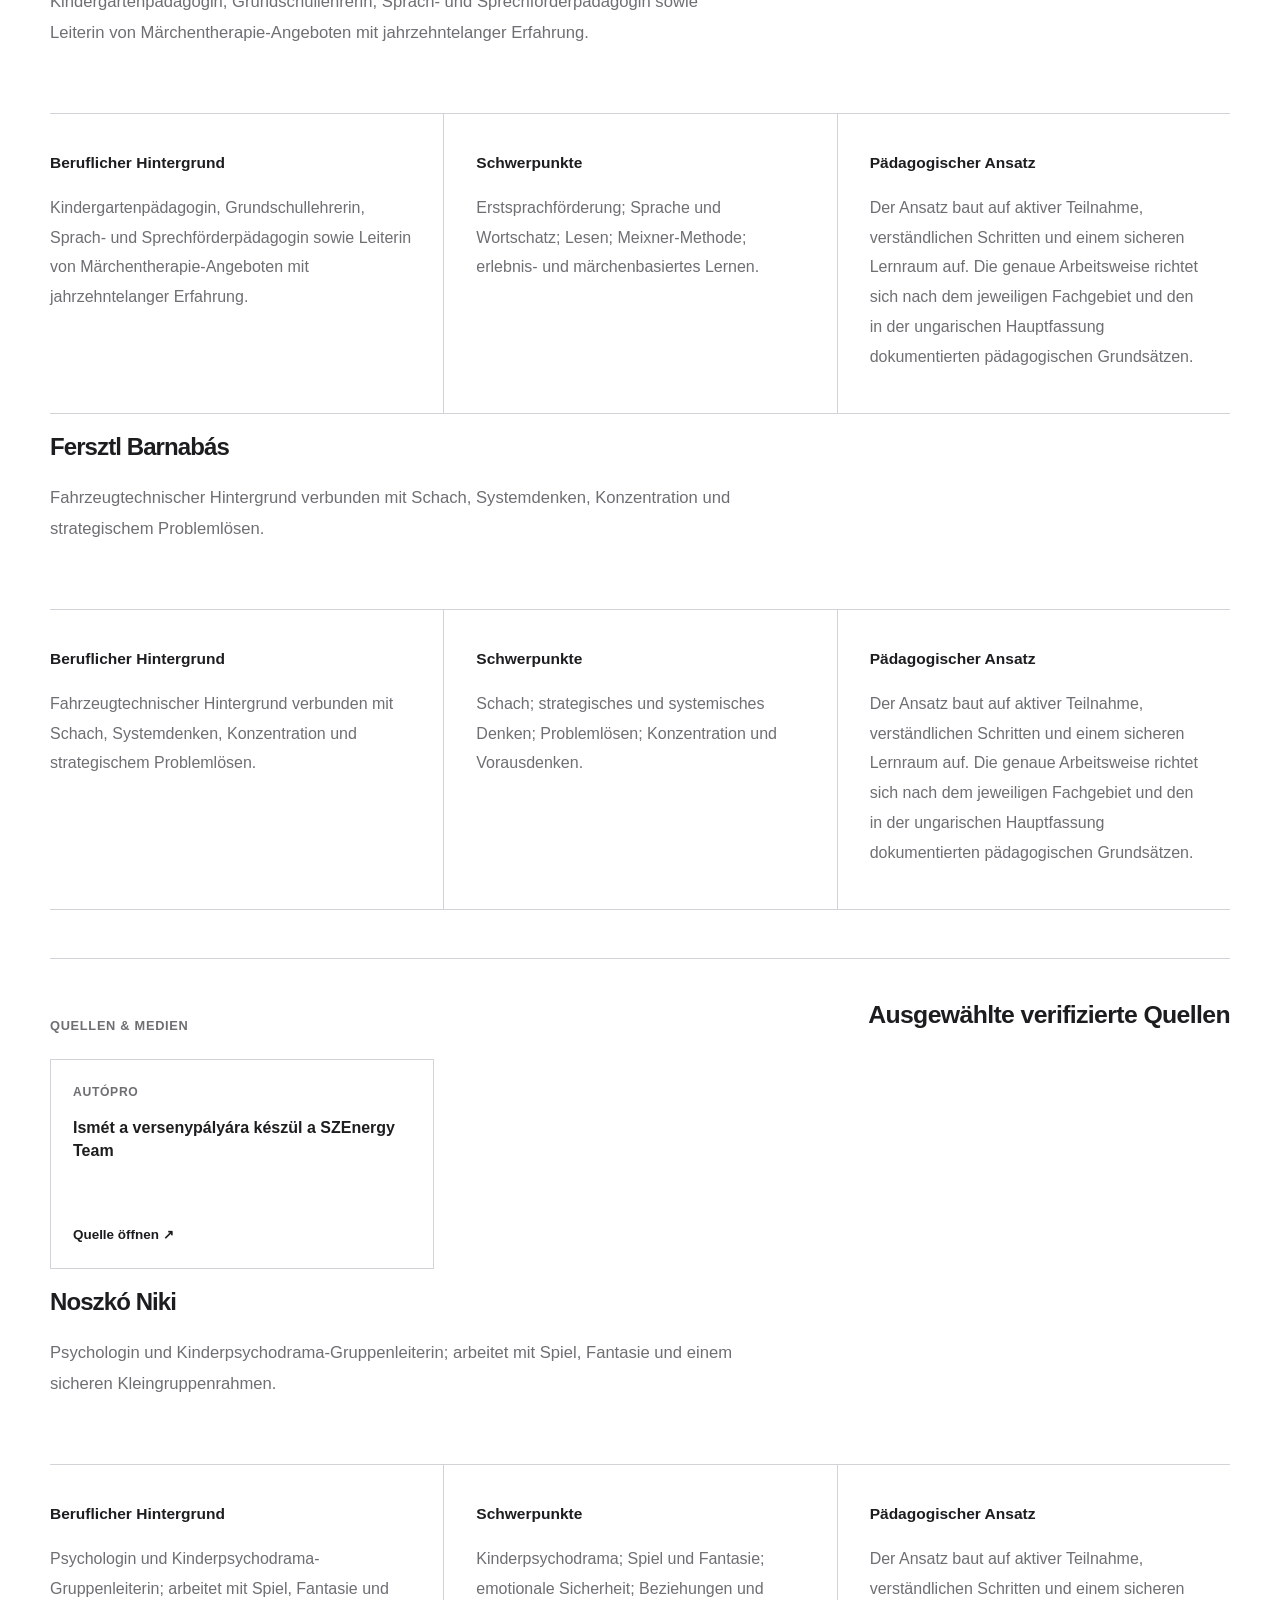
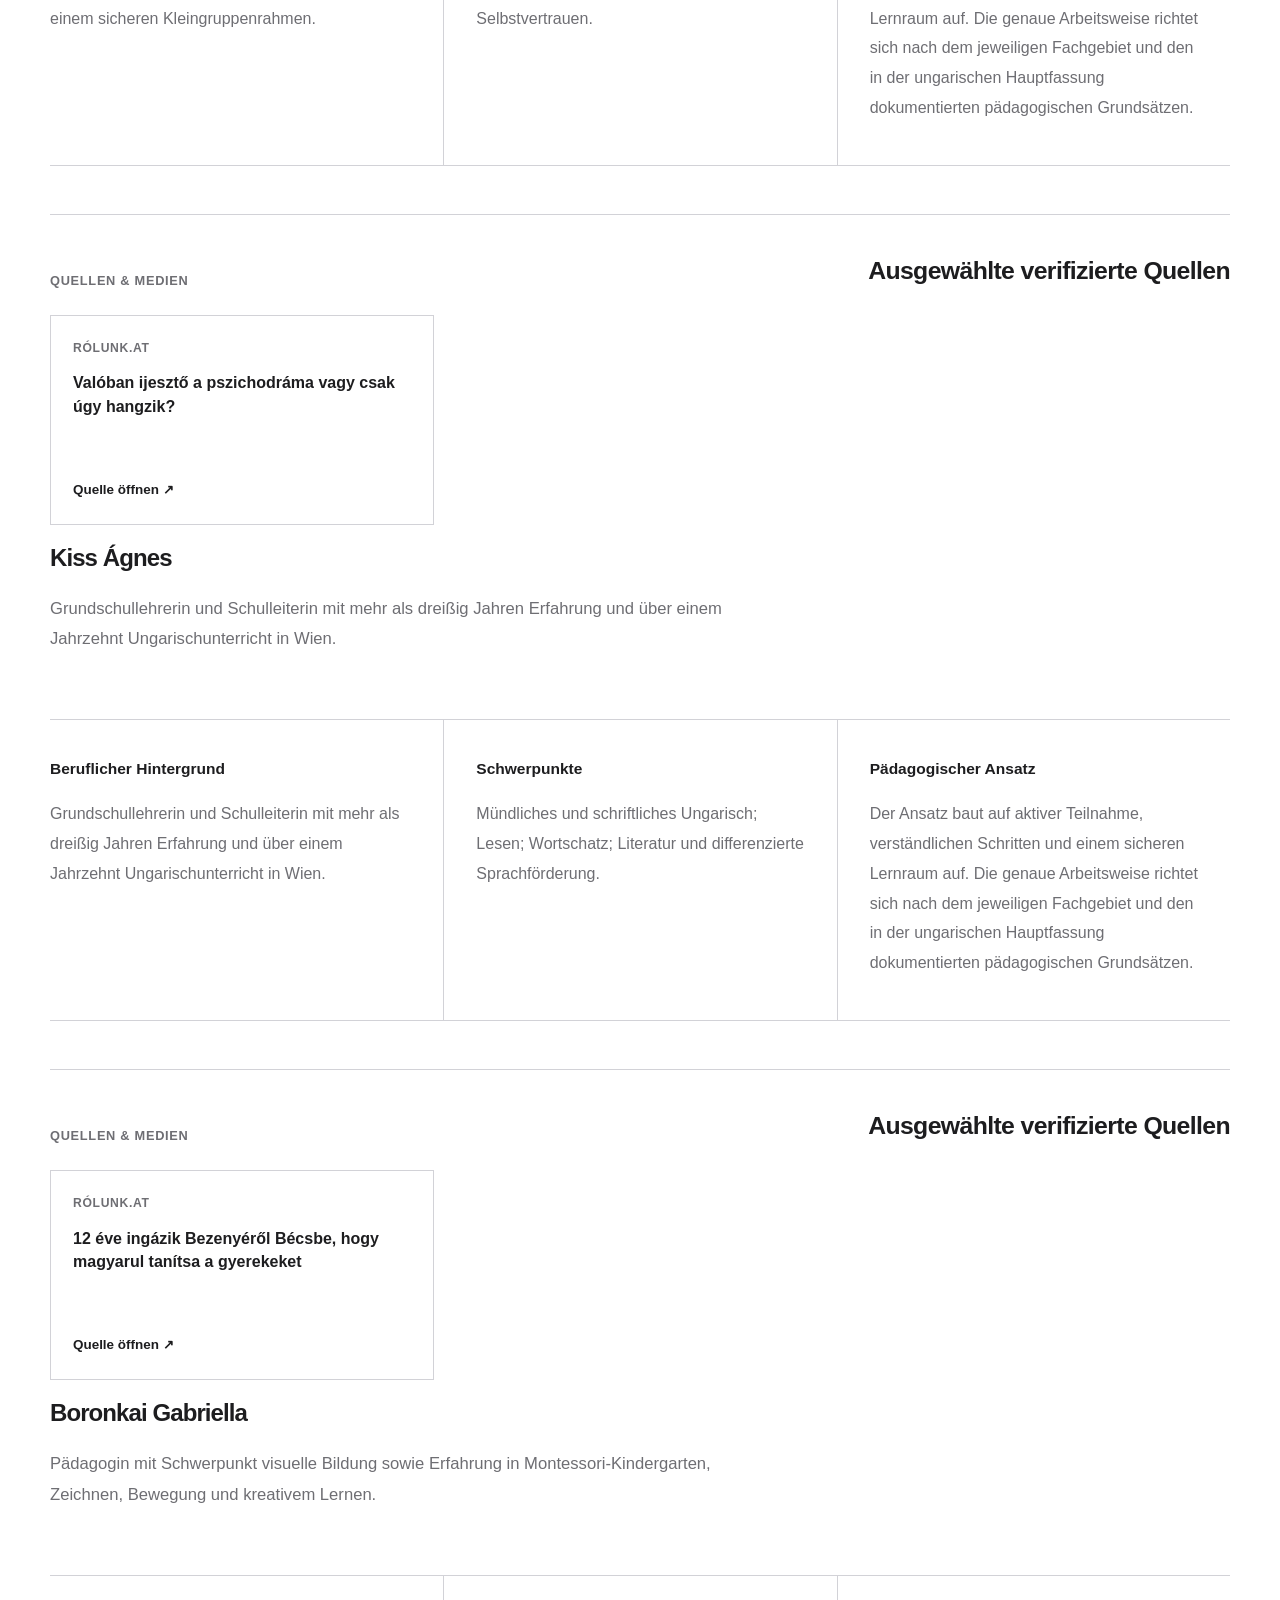
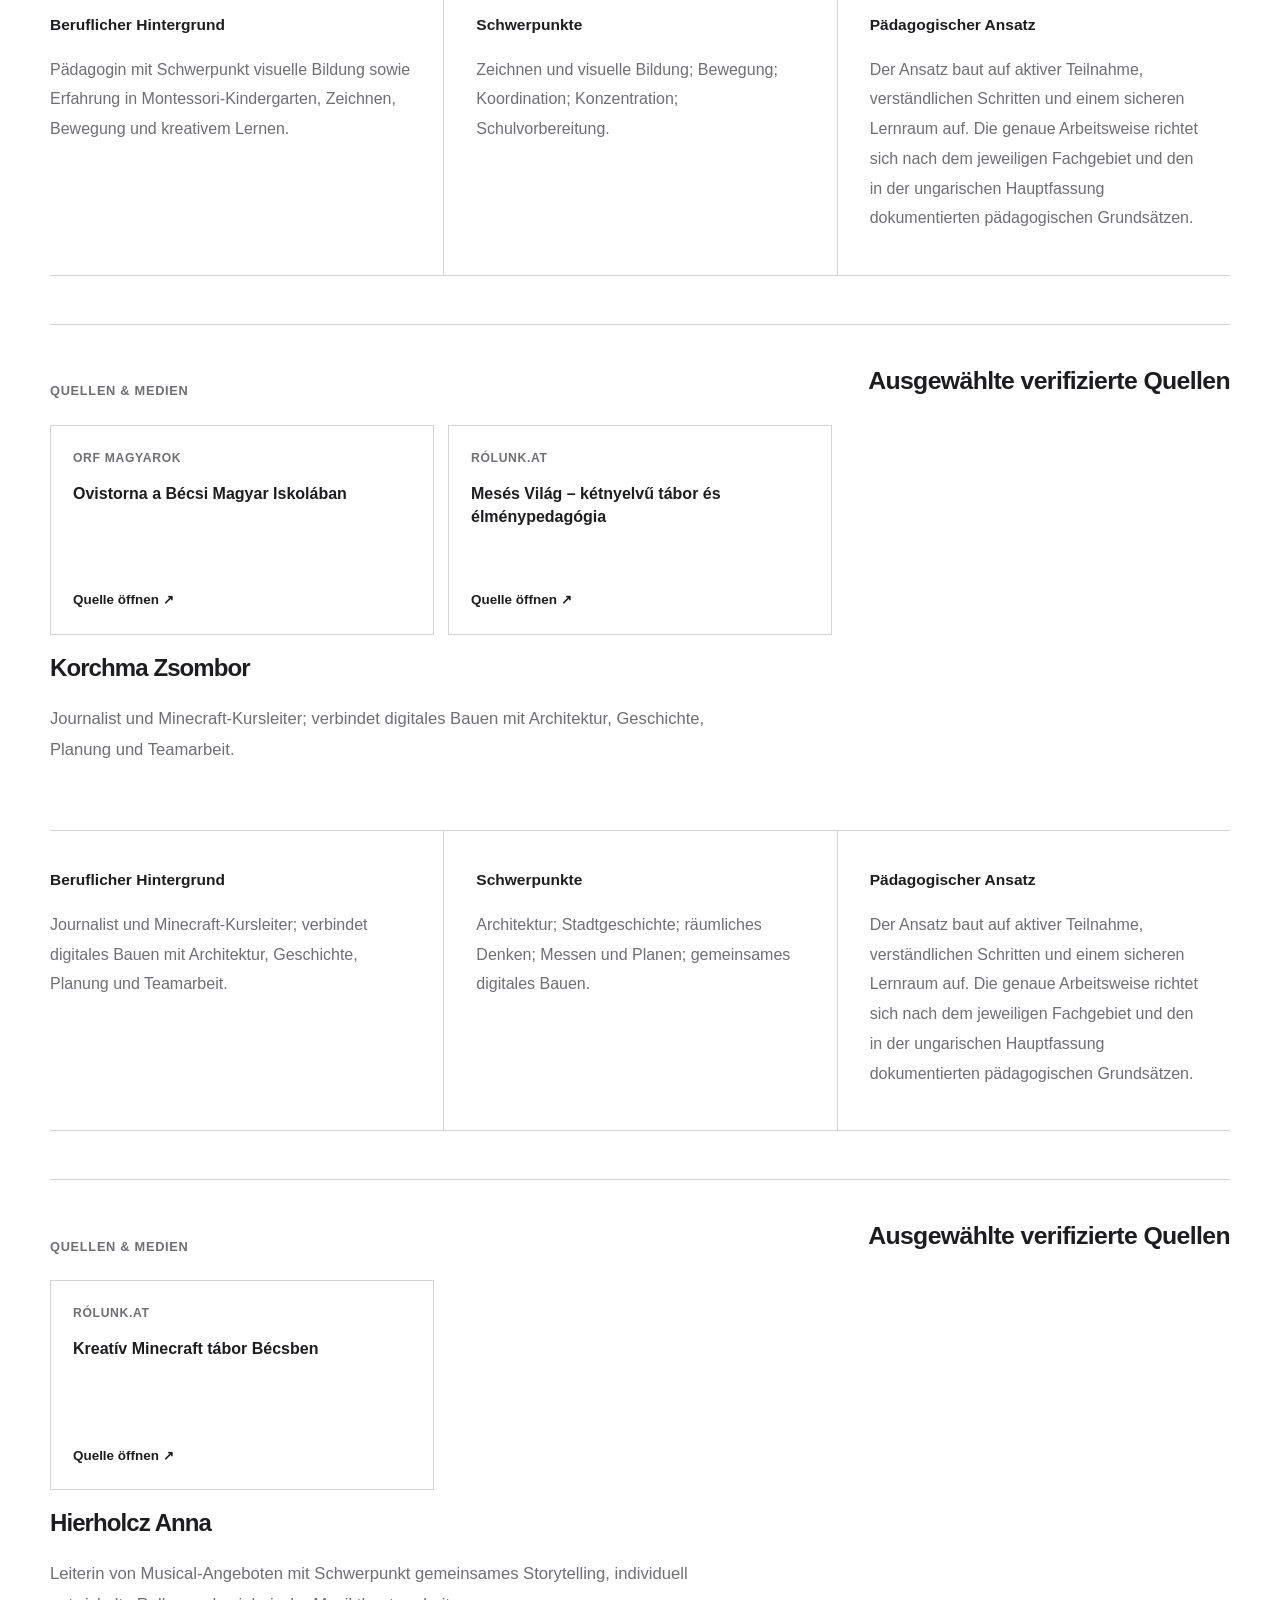
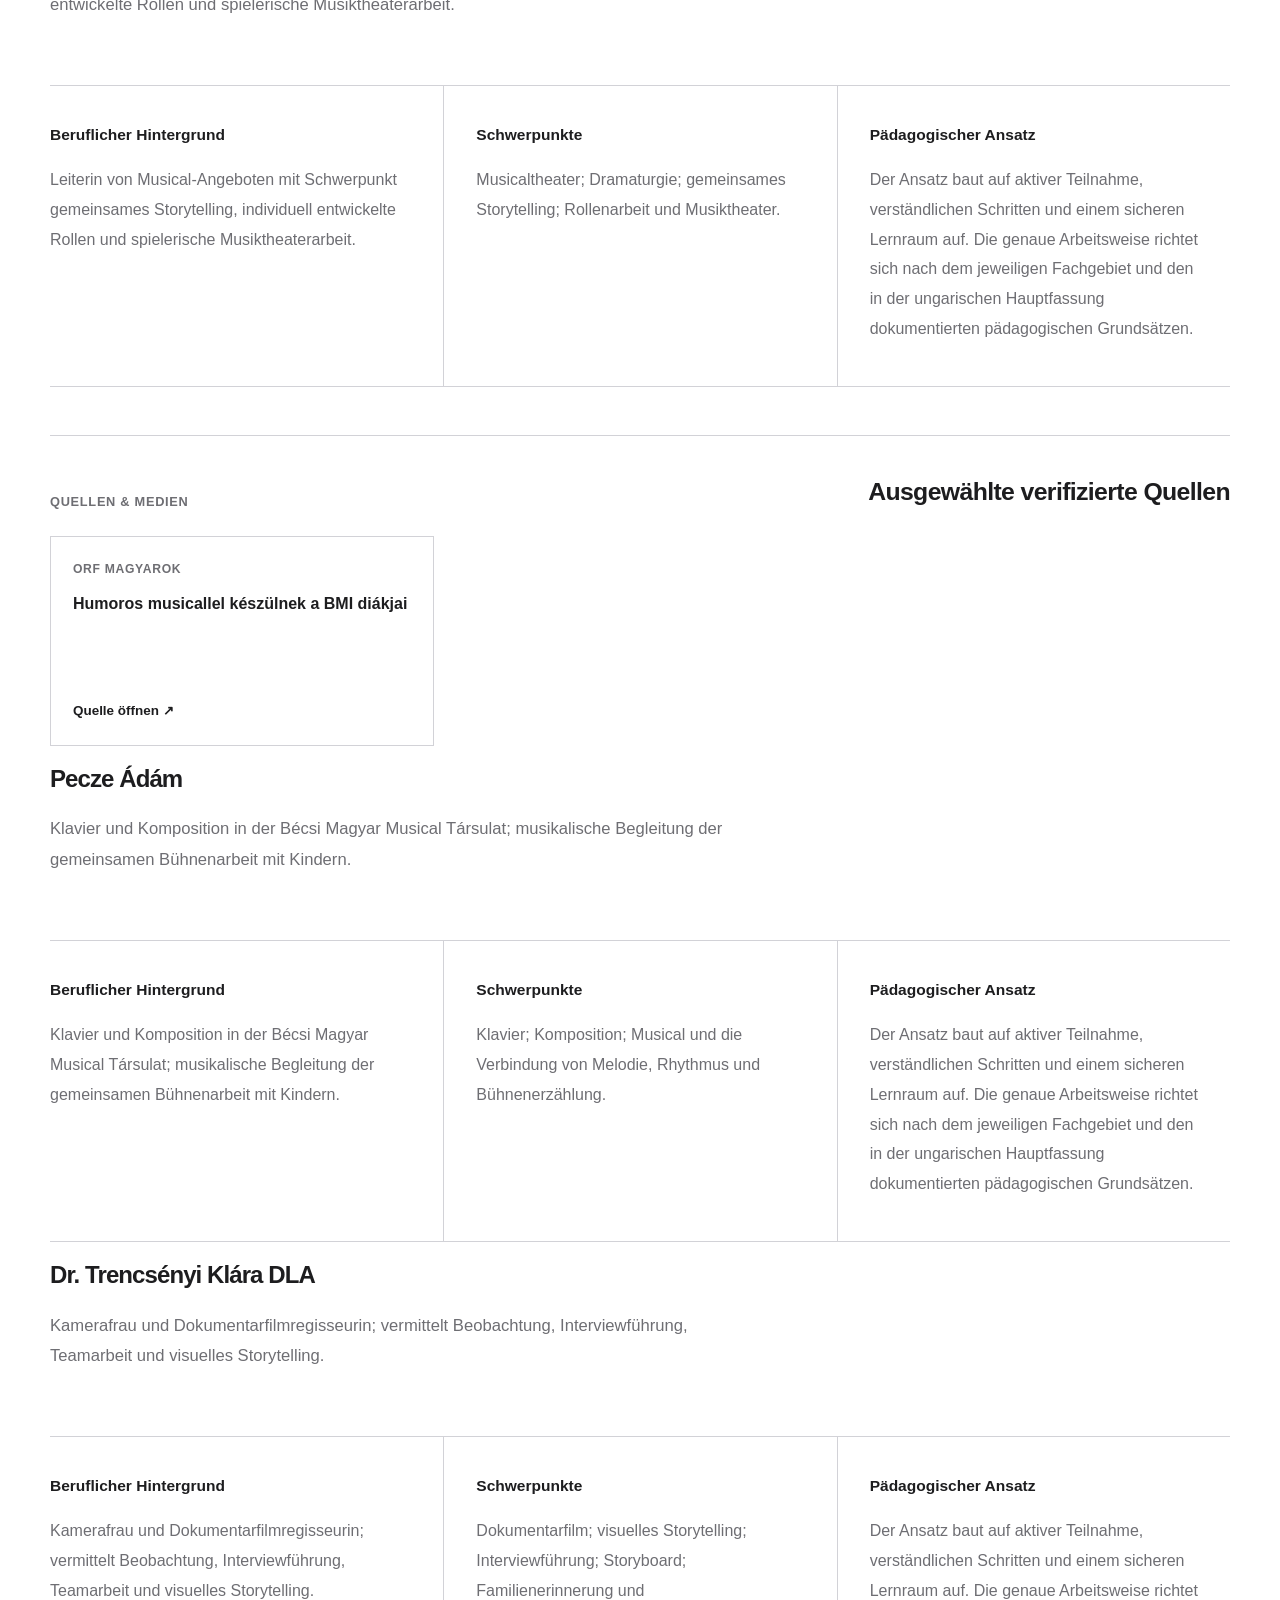
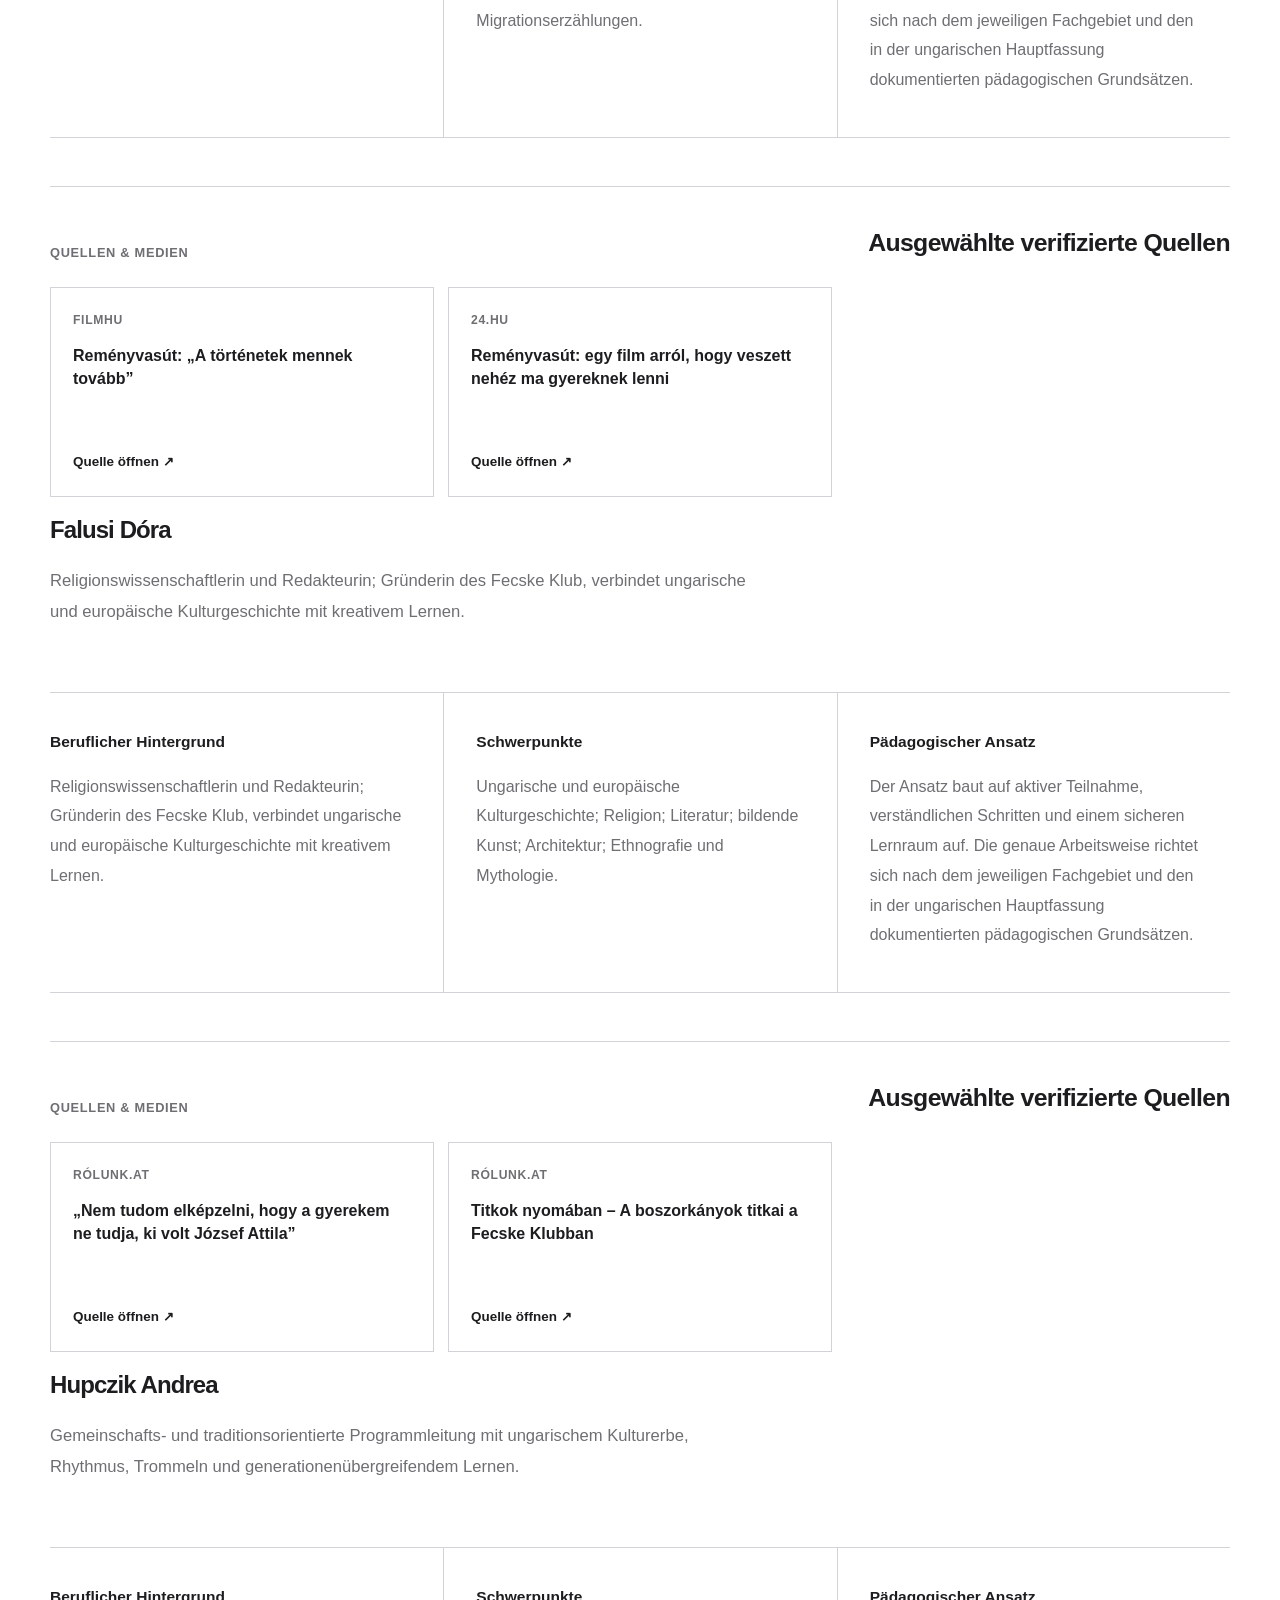
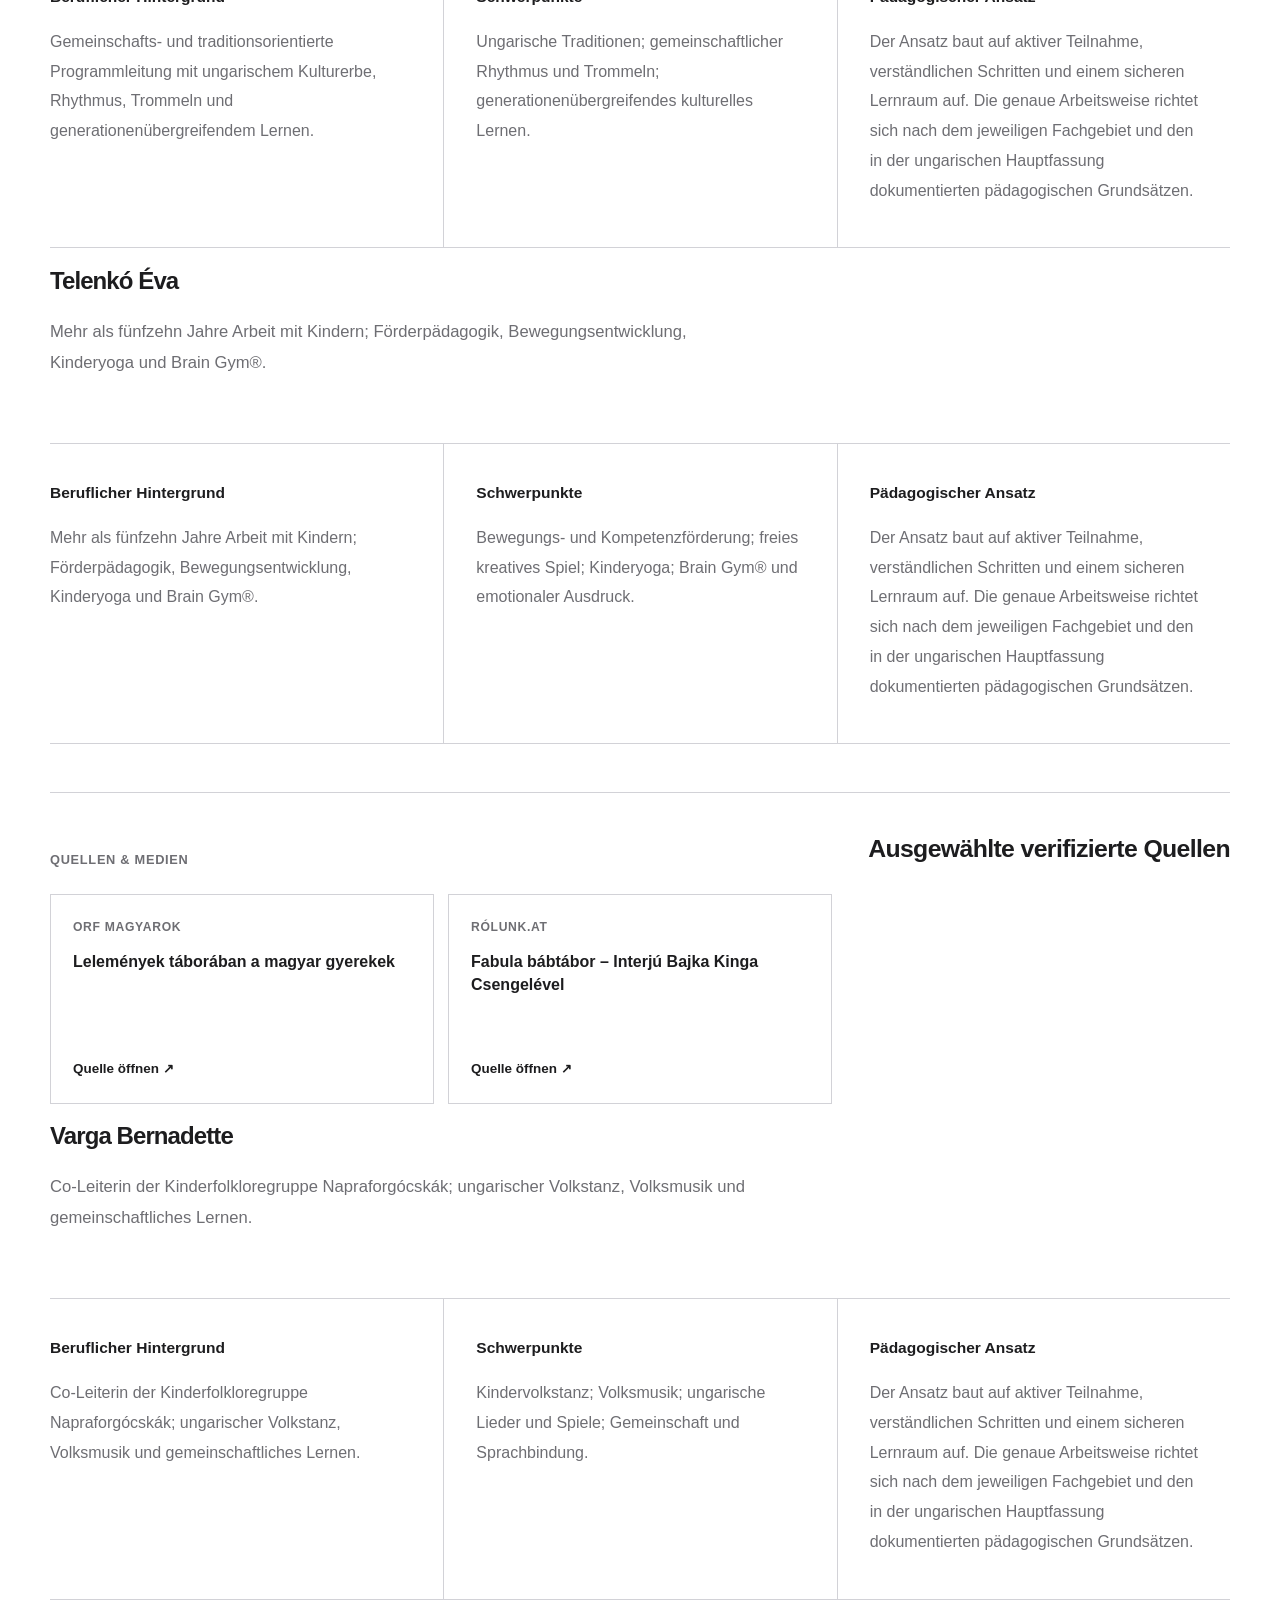
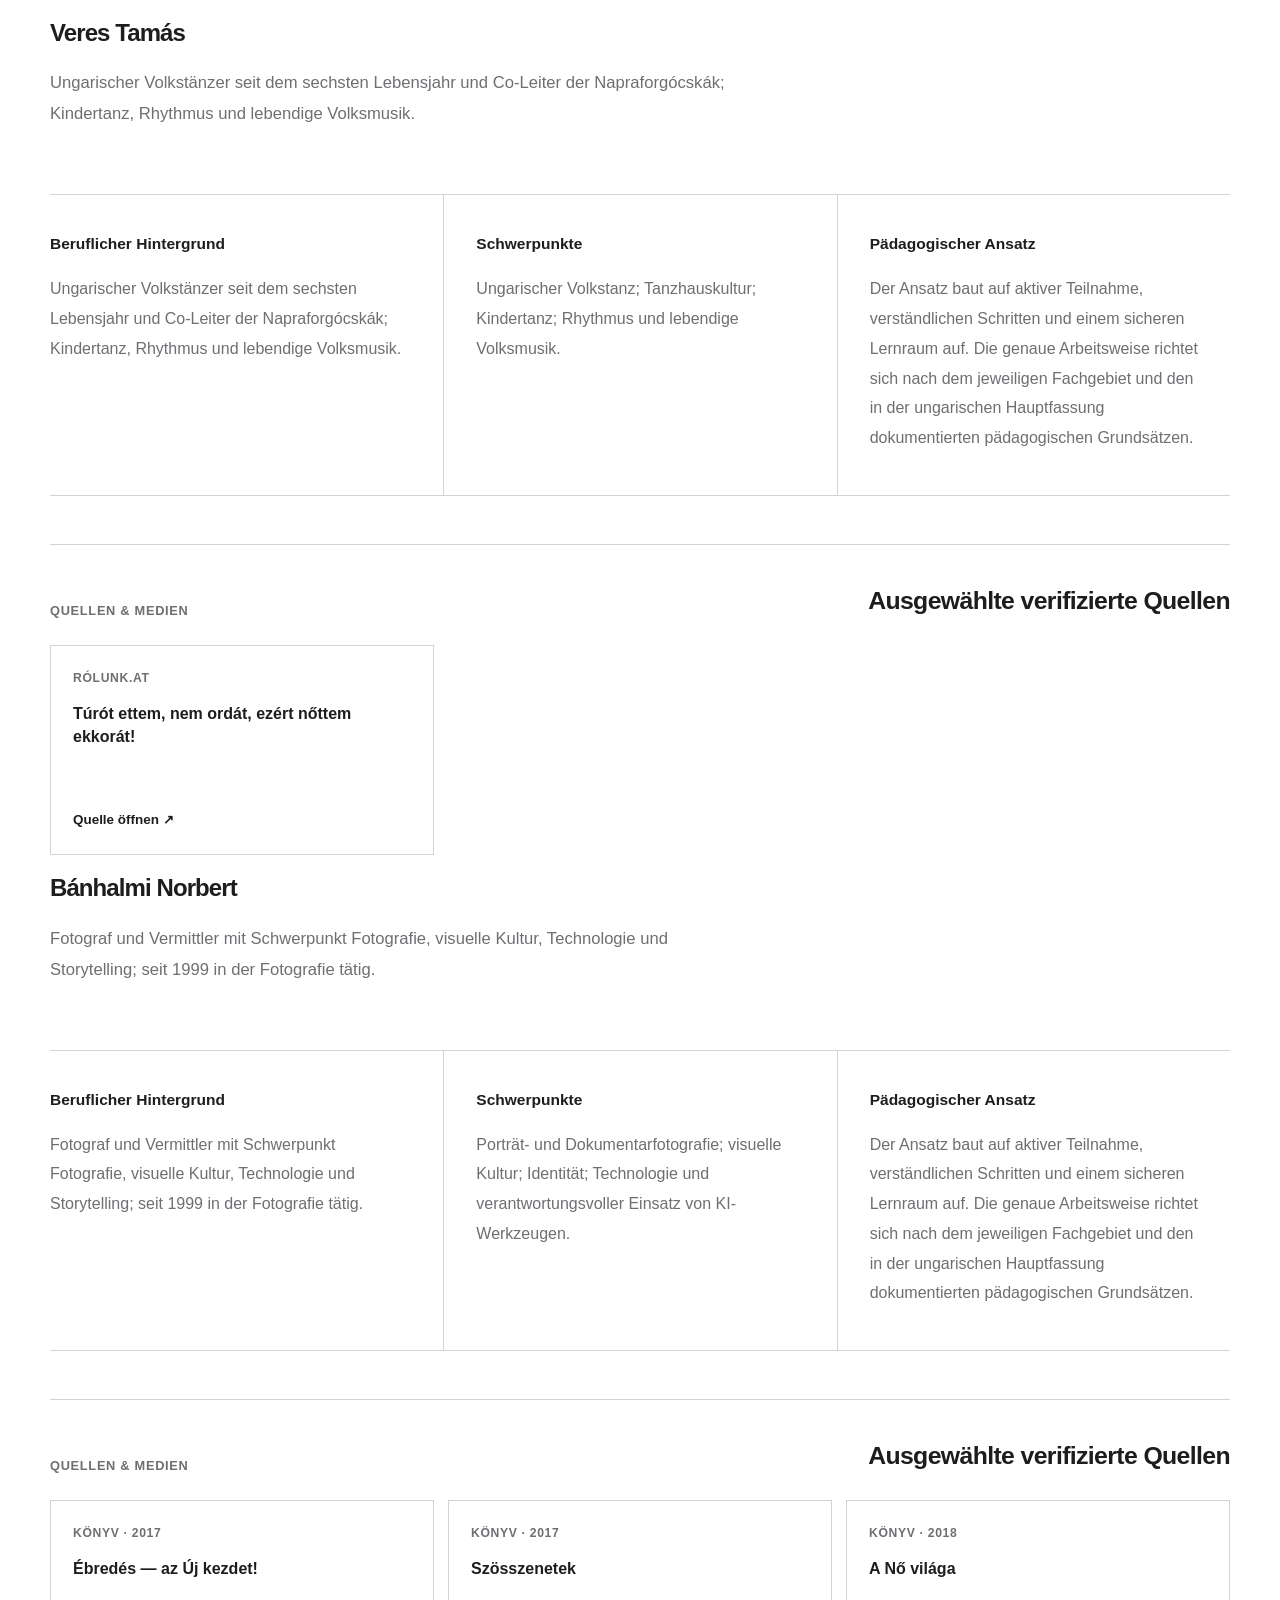
==== commit 35960acc: "Add Kapolcsi-Szabo Levente DE teacher profile" ====
--- a/de/index.html
+++ b/de/index.html
@@ -4,7 +4,7 @@
 <meta name="description" content="Pädagoginnen, Pädagogen und Kursleitende der Wiener Ungarischen Schule: Fachgebiete, pädagogischer Hintergrund und Programme für Kinder, Jugendliche und Erwachsene in Wien.">
 <link rel="canonical" href="https://tanarok.magyariskola.at/de/"><link rel="alternate" hreflang="hu-AT" href="https://tanarok.magyariskola.at/"><link rel="alternate" hreflang="de-AT" href="https://tanarok.magyariskola.at/de/"><link rel="alternate" hreflang="en" href="https://tanarok.magyariskola.at/en/"><link rel="alternate" hreflang="x-default" href="https://tanarok.magyariskola.at/">
 <meta name="robots" content="index,follow,max-snippet:-1,max-image-preview:large"><link rel="stylesheet" href="../styles.css?v=20260929-i18n">
-<script type="application/ld+json">{"@context":"https://schema.org","@graph":[{"@type":["EducationalOrganization","School"],"@id":"https://www.magyariskola.at/#school","name":"Bécsi Magyar Iskola","alternateName":["BMI","Wiener Ungarische Schule","WUS"],"url":"https://www.magyariskola.at/","foundingDate":"1987"},{"@type":"CollectionPage","@id":"https://tanarok.magyariskola.at/de/#page","url":"https://tanarok.magyariskola.at/de/","name":"Ungarische Pädagog:innen in Wien","inLanguage":"de-AT","about":{"@id":"https://www.magyariskola.at/#school"}}]}</script>
+<script type="application/ld+json">{"@context":"https://schema.org","@graph":[{"@type":["EducationalOrganization","School"],"@id":"https://www.magyariskola.at/#school","name":"Bécsi Magyar Iskola","alternateName":["BMI","Wiener Ungarische Schule","WUS"],"url":"https://www.magyariskola.at/","foundingDate":"1987"},{"@type":"CollectionPage","@id":"https://tanarok.magyariskola.at/de/#page","url":"https://tanarok.magyariskola.at/de/","name":"Ungarische Pädagog:innen in Wien","inLanguage":"de-AT","about":{"@id":"https://www.magyariskola.at/#school"}},{"@type":"Person","@id":"https://tanarok.magyariskola.at/de/#kapolcsi-szabo-levente","name":"Kapolcsi-Szabó Levente","description":"Jazzpianist und Klavierlehrer · individueller Klavierunterricht","worksFor":{"@id":"https://www.magyariskola.at/#school"},"knowsAbout":["Klavierunterricht","Jazzpiano","klassisches Klavier","Pop","Rock"],"subjectOf":[{"@type":"Course","@id":"https://programvalaszto.magyariskola.at/de/programs.html#zongoraoktatas","url":"https://programvalaszto.magyariskola.at/de/programs.html#zongoraoktatas"}]}]}</script>
 <script type="application/ld+json" id="teacher-person-graph">{"@context":"https://schema.org","@graph":[{"@type":"Person","@id":"https://tanarok.magyariskola.at/de/#bajka-kinga-csengele","name":"Bajka Kinga Csengele","description":"Kindergartenpädagogik · Kreativität · Drama","worksFor":{"@id":"https://www.magyariskola.at/#school"},"knowsAbout":["Kindergartenpädagogik","Kreativität","Drama"],"subjectOf":[{"@type":"Course","@id":"https://programvalaszto.magyariskola.at/de/programs.html#ovoda","url":"https://programvalaszto.magyariskola.at/de/programs.html#ovoda"},{"@type":"Course","@id":"https://programvalaszto.magyariskola.at/de/programs.html#varazsceruza","url":"https://programvalaszto.magyariskola.at/de/programs.html#varazsceruza"},{"@type":"Course","@id":"https://programvalaszto.magyariskola.at/de/programs.html#kicsi-svung","url":"https://programvalaszto.magyariskola.at/de/programs.html#kicsi-svung"}]},{"@type":"Person","@id":"https://tanarok.magyariskola.at/de/#horanyi-bori","name":"Horányi Bori","description":"Psychopädagogik · Bewegung · frühe Kindheit","worksFor":{"@id":"https://www.magyariskola.at/#school"},"knowsAbout":["Psychopädagogik","Bewegung","frühe Kindheit"],"subjectOf":[{"@type":"Course","@id":"https://programvalaszto.magyariskola.at/de/programs.html#nyelv","url":"https://programvalaszto.magyariskola.at/de/programs.html#nyelv"},{"@type":"Course","@id":"https://programvalaszto.magyariskola.at/de/programs.html#alapozo","url":"https://programvalaszto.magyariskola.at/de/programs.html#alapozo"},{"@type":"Course","@id":"https://programvalaszto.magyariskola.at/de/programs.html#fokusz","url":"https://programvalaszto.magyariskola.at/de/programs.html#fokusz"}]},{"@type":"Person","@id":"https://tanarok.magyariskola.at/de/#schneider-erzsebet","name":"Schneider Erzsébet","description":"Pädagogik · Sonderpädagogik · Ungarisch","worksFor":{"@id":"https://www.magyariskola.at/#school"},"knowsAbout":["Pädagogik","Sonderpädagogik","Ungarisch"],"subjectOf":[{"@type":"Course","@id":"https://programvalaszto.magyariskola.at/de/programs.html#aspern","url":"https://programvalaszto.magyariskola.at/de/programs.html#aspern"},{"@type":"Course","@id":"https://programvalaszto.magyariskola.at/de/programs.html#seestadt","url":"https://programvalaszto.magyariskola.at/de/programs.html#seestadt"}]},{"@type":"Person","@id":"https://tanarok.magyariskola.at/de/#makfalvi-rita","name":"Makfalvi Rita","description":"Kindergartenpädagogik · Sprachförderung","worksFor":{"@id":"https://www.magyariskola.at/#school"},"knowsAbout":["Kindergartenpädagogik","Sprachförderung"],"subjectOf":[{"@type":"Course","@id":"https://programvalaszto.magyariskola.at/de/programs.html#ovoda-baden","url":"https://programvalaszto.magyariskola.at/de/programs.html#ovoda-baden"},{"@type":"Course","@id":"https://programvalaszto.magyariskola.at/de/programs.html#iskola-baden","url":"https://programvalaszto.magyariskola.at/de/programs.html#iskola-baden"}]},{"@type":"Person","@id":"https://tanarok.magyariskola.at/de/#fersztl-barnabas","name":"Fersztl Barnabás","description":"Schach · Logik · strategisches Denken","worksFor":{"@id":"https://www.magyariskola.at/#school"},"knowsAbout":["Schach","Logik","strategisches Denken"],"subjectOf":[{"@type":"Course","@id":"https://programvalaszto.magyariskola.at/de/programs.html#sakk","url":"https://programvalaszto.magyariskola.at/de/programs.html#sakk"}]},{"@type":"Person","@id":"https://tanarok.magyariskola.at/de/#noszko-niki","name":"Noszkó Niki","description":"Kindergartenpädagogik · Kinderprogramme","worksFor":{"@id":"https://www.magyariskola.at/#school"},"knowsAbout":["Kindergartenpädagogik","Kinderprogramme"],"subjectOf":[{"@type":"Course","@id":"https://programvalaszto.magyariskola.at/de/programs.html#ovoda","url":"https://programvalaszto.magyariskola.at/de/programs.html#ovoda"}]},{"@type":"Person","@id":"https://tanarok.magyariskola.at/de/#kiss-agnes","name":"Kiss Ágnes","description":"Grundschulpädagogik · Ungarisch","worksFor":{"@id":"https://www.magyariskola.at/#school"},"knowsAbout":["Grundschulpädagogik","Ungarisch"],"subjectOf":[{"@type":"Course","@id":"https://programvalaszto.magyariskola.at/de/programs.html#schweden-1","url":"https://programvalaszto.magyariskola.at/de/programs.html#schweden-1"}]},{"@type":"Person","@id":"https://tanarok.magyariskola.at/de/#boronkai-gabriella","name":"Boronkai Gabriella","description":"Visuelle Bildung · Zeichnen · Kreativität","worksFor":{"@id":"https://www.magyariskola.at/#school"},"knowsAbout":["Visuelle Bildung","Zeichnen","Kreativität"],"subjectOf":[{"@type":"Course","@id":"https://programvalaszto.magyariskola.at/de/programs.html#rajztabla","url":"https://programvalaszto.magyariskola.at/de/programs.html#rajztabla"}]},{"@type":"Person","@id":"https://tanarok.magyariskola.at/de/#korchma-zsombor","name":"Korchma Zsombor","description":"Digitale Bildung · Minecraft · Projektarbeit","worksFor":{"@id":"https://www.magyariskola.at/#school"},"knowsAbout":["Digitale Bildung","Minecraft","Projektarbeit"],"subjectOf":[{"@type":"Course","@id":"https://programvalaszto.magyariskola.at/de/programs.html#becscraft","url":"https://programvalaszto.magyariskola.at/de/programs.html#becscraft"}]},{"@type":"Person","@id":"https://tanarok.magyariskola.at/de/#hierholcz-anna","name":"Hierholcz Anna","description":"Musical · Gesang · Bühne","worksFor":{"@id":"https://www.magyariskola.at/#school"},"knowsAbout":["Musical","Gesang","Bühne"],"subjectOf":[{"@type":"Course","@id":"https://programvalaszto.magyariskola.at/de/programs.html#mamut","url":"https://programvalaszto.magyariskola.at/de/programs.html#mamut"}]},{"@type":"Person","@id":"https://tanarok.magyariskola.at/de/#pecze-adam","name":"Pecze Ádám","description":"Musical · Bühne · darstellende Kunst","worksFor":{"@id":"https://www.magyariskola.at/#school"},"knowsAbout":["Musical","Bühne","darstellende Kunst"],"subjectOf":[{"@type":"Course","@id":"https://programvalaszto.magyariskola.at/de/programs.html#mamut","url":"https://programvalaszto.magyariskola.at/de/programs.html#mamut"}]},{"@type":"Person","@id":"https://tanarok.magyariskola.at/de/#trencsenyi-klara","name":"Dr. Trencsényi Klára DLA","description":"Film · Dokumentarfilm · Medien","worksFor":{"@id":"https://www.magyariskola.at/#school"},"knowsAbout":["Film","Dokumentarfilm","Medien"],"subjectOf":[{"@type":"Course","@id":"https://programvalaszto.magyariskola.at/de/programs.html#filmes","url":"https://programvalaszto.magyariskola.at/de/programs.html#filmes"}]},{"@type":"Person","@id":"https://tanarok.magyariskola.at/de/#falusi-dora","name":"Falusi Dóra","description":"Kulturgeschichte · kreative Bildung","worksFor":{"@id":"https://www.magyariskola.at/#school"},"knowsAbout":["Kulturgeschichte","kreative Bildung"],"subjectOf":[{"@type":"Course","@id":"https://programvalaszto.magyariskola.at/de/programs.html#fecskeklub","url":"https://programvalaszto.magyariskola.at/de/programs.html#fecskeklub"}]},{"@type":"Person","@id":"https://tanarok.magyariskola.at/de/#hupczik-andrea","name":"Hupczik Andrea","description":"Informatik · Microsoft Office · digitale Kompetenzen","worksFor":{"@id":"https://www.magyariskola.at/#school"},"knowsAbout":["Informatik","Microsoft Office","digitale Kompetenzen"],"subjectOf":[{"@type":"Course","@id":"https://programvalaszto.magyariskola.at/de/programs.html#vilagfa","url":"https://programvalaszto.magyariskola.at/de/programs.html#vilagfa"},{"@type":"Course","@id":"https://programvalaszto.magyariskola.at/de/programs.html#mos","url":"https://programvalaszto.magyariskola.at/de/programs.html#mos"}]},{"@type":"Person","@id":"https://tanarok.magyariskola.at/de/#telenko-eva","name":"Telenkó Éva","description":"Bewegungs- und Kompetenzförderung · frühe Kindheit","worksFor":{"@id":"https://www.magyariskola.at/#school"},"knowsAbout":["Bewegungs- und Kompetenzförderung","frühe Kindheit"],"subjectOf":[{"@type":"Course","@id":"https://programvalaszto.magyariskola.at/de/programs.html#ovoda-baden","url":"https://programvalaszto.magyariskola.at/de/programs.html#ovoda-baden"}]},{"@type":"Person","@id":"https://tanarok.magyariskola.at/de/#varga-bernadette","name":"Varga Bernadette","description":"Ungarischer Volkstanz für Kinder","worksFor":{"@id":"https://www.magyariskola.at/#school"},"knowsAbout":["Ungarischer Volkstanz für Kinder"]},{"@type":"Person","@id":"https://tanarok.magyariskola.at/de/#veres-tamas","name":"Veres Tamás","description":"Volkstanz · Volksmusik","worksFor":{"@id":"https://www.magyariskola.at/#school"},"knowsAbout":["Volkstanz","Volksmusik"]},{"@type":"Person","@id":"https://tanarok.magyariskola.at/de/#banhalmi-norbert","name":"Bánhalmi Norbert","description":"Fotografie · visuelle Kommunikation","worksFor":{"@id":"https://www.magyariskola.at/#school"},"knowsAbout":["Fotografie","visuelle Kommunikation"],"subjectOf":[{"@type":"Course","@id":"https://programvalaszto.magyariskola.at/de/programs.html#fotoklub","url":"https://programvalaszto.magyariskola.at/de/programs.html#fotoklub"}]},{"@type":"Person","@id":"https://tanarok.magyariskola.at/de/#balogh-david","name":"Balogh Dávid","description":"Bildung · Fachprogrammleitung","worksFor":{"@id":"https://www.magyariskola.at/#school"},"knowsAbout":["Bildung","Fachprogrammleitung"],"subjectOf":[{"@type":"Course","@id":"https://programvalaszto.magyariskola.at/de/programs.html#fotoklub","url":"https://programvalaszto.magyariskola.at/de/programs.html#fotoklub"}]},{"@type":"Person","@id":"https://tanarok.magyariskola.at/de/#sipos-tibor","name":"Sipos Tibor","description":"Musik · gemeinsames Musizieren","worksFor":{"@id":"https://www.magyariskola.at/#school"},"knowsAbout":["Musik","gemeinsames Musizieren"],"subjectOf":[{"@type":"Course","@id":"https://programvalaszto.magyariskola.at/de/programs.html#kezdo-neptanc","url":"https://programvalaszto.magyariskola.at/de/programs.html#kezdo-neptanc"}]},{"@type":"Person","@id":"https://tanarok.magyariskola.at/de/#orban-dalma","name":"Orbán Dalma","description":"Bildung · Kinderprogramme","worksFor":{"@id":"https://www.magyariskola.at/#school"},"knowsAbout":["Bildung","Kinderprogramme"],"subjectOf":[{"@type":"Course","@id":"https://programvalaszto.magyariskola.at/de/programs.html#kezdo-neptanc","url":"https://programvalaszto.magyariskola.at/de/programs.html#kezdo-neptanc"}]},{"@type":"Person","@id":"https://tanarok.magyariskola.at/de/#egri-monika","name":"Egri Mónika","description":"Illustration · Kreativworkshops","worksFor":{"@id":"https://www.magyariskola.at/#school"},"knowsAbout":["Illustration","Kreativworkshops"],"subjectOf":[{"@type":"Course","@id":"https://programvalaszto.magyariskola.at/de/programs.html#rekreacio","url":"https://programvalaszto.magyariskola.at/de/programs.html#rekreacio"}]},{"@type":"Person","@id":"https://tanarok.magyariskola.at/de/#dapin-hajnalka-judit","name":"Mag. Dapin Hajnalka Judit","description":"Musikpädagogik · Musiktherapie","worksFor":{"@id":"https://www.magyariskola.at/#school"},"knowsAbout":["Musikpädagogik","Musiktherapie"]},{"@type":"Person","@id":"https://tanarok.magyariskola.at/de/#pohl-balazs","name":"Pohl Balázs","description":"Drama · Theaterpädagogik","worksFor":{"@id":"https://www.magyariskola.at/#school"},"knowsAbout":["Drama","Theaterpädagogik"],"subjectOf":[{"@type":"Course","@id":"https://programvalaszto.magyariskola.at/de/programs.html#gimi-svung","url":"https://programvalaszto.magyariskola.at/de/programs.html#gimi-svung"}]},{"@type":"Person","@id":"https://tanarok.magyariskola.at/de/#poser-piroska-ildiko","name":"Póser-Piroska Ildikó","description":"Pädagogik · Fachprogrammleitung","worksFor":{"@id":"https://www.magyariskola.at/#school"},"knowsAbout":["Pädagogik","Fachprogrammleitung"],"subjectOf":[{"@type":"Course","@id":"https://programvalaszto.magyariskola.at/de/programs.html#napraforgocskak","url":"https://programvalaszto.magyariskola.at/de/programs.html#napraforgocskak"},{"@type":"Course","@id":"https://programvalaszto.magyariskola.at/de/programs.html#cserkeszet","url":"https://programvalaszto.magyariskola.at/de/programs.html#cserkeszet"}]},{"@type":"Person","@id":"https://tanarok.magyariskola.at/de/#deakne-juhasz-eva","name":"Deákné Juhász Éva","description":"Musik · Sprache · Instrumentalpädagogik","worksFor":{"@id":"https://www.magyariskola.at/#school"},"knowsAbout":["Musik","Sprache","Instrumentalpädagogik"]}]}</script></head><body><a class="skip" href="#main">Zum Inhalt</a>
 <header class="head"><div class="wrap head-in"><a class="brand" href="https://www.magyariskola.at"><span><b>Wiener Ungarische Schule</b><small>Pädagog:innen und Kursleitende · 2026/27</small></span></a><nav class="nav" aria-label="Hauptnavigation"><a href="#team">Team</a><a href="https://programvalaszto.magyariskola.at/de/">Programme</a><a href="https://www.magyariskola.at">Schule</a><div class="lang-switcher" aria-label="Sprache"><span aria-hidden="true">🌐</span><a href="/" lang="hu">HU</a><a href="/de/" lang="de" aria-current="page">DE</a><a href="/en/" lang="en">EN</a></div></nav></div></header>
 <main id="main"><section class="hero"><div class="wrap"><div class="eyebrow">Wiener Ungarische Schule · 2026 / 2027</div><h1>Menschen hinter den <span class="accent">Programmen.</span></h1><p class="lead">Lernen Sie die Pädagoginnen, Pädagogen, Fachlehrkräfte und Kursleitenden der Bécsi Magyar Iskola kennen. Die Profile verbinden Fachgebiet, pädagogische Erfahrung und die aktuellen Programme der Schule.</p><div class="hero-actions"><a class="btn" href="#team">Team kennenlernen</a><a class="btn ghost" href="https://programvalaszto.magyariskola.at/de/">Programme finden</a></div></div></section>
@@ -36,7 +36,8 @@
 <div class="teacher-card" id="pohl-balazs"><strong>Pohl Balázs</strong><span>Drama · Theaterpädagogik</span><div class="teacher-program-links"><a href="https://programvalaszto.magyariskola.at/de/programs.html#gimi-svung">Programm</a></div></div>
 <div class="teacher-card" id="poser-piroska-ildiko"><strong>Póser-Piroska Ildikó</strong><span>Pädagogik · Fachprogrammleitung</span><div class="teacher-program-links"><a href="https://programvalaszto.magyariskola.at/de/programs.html#napraforgocskak">Programm 1</a> <a href="https://programvalaszto.magyariskola.at/de/programs.html#cserkeszet">Programm 2</a></div></div>
 <div class="teacher-card" id="deakne-juhasz-eva"><strong>Deákné Juhász Éva</strong><span>Musik · Sprache · Instrumentalpädagogik</span></div>
-</div><p style="margin-top:28px"><a class="btn" href="/">26 Fachprofile · sprachgleich verknüpft</a></p></div></section><section class="profiles localized-profiles"><div class="wrap"><h2>Fachprofile</h2><article class="localized-profile" id="bajka-kinga-csengele-details"><h2>Bajka Kinga Csengele</h2><p class="role">Waldorf-Pädagogik, Drama und kreatives Lernen; Gründungsmitglied des SVUNG – Bécsi Magyar Színkör.</p><div class="bio-segments"><section class="segment"><h3>Beruflicher Hintergrund</h3><p>Waldorf-Pädagogik, Drama und kreatives Lernen; Gründungsmitglied des SVUNG – Bécsi Magyar Színkör.</p></section><section class="segment"><h3>Schwerpunkte</h3><p>Waldorf-Pädagogik; Drama; handwerkliches und visuelles Gestalten; Storytelling; partizipative Gemeinschaftsprojekte.</p></section><section class="segment"><h3>Pädagogischer Ansatz</h3><p>Der Ansatz baut auf aktiver Teilnahme, verständlichen Schritten und einem sicheren Lernraum auf. Die genaue Arbeitsweise richtet sich nach dem jeweiligen Fachgebiet und den in der ungarischen Hauptfassung dokumentierten pädagogischen Grundsätzen.</p></section></div><section class="press"><div class="press-head"><span class="eyebrow">Quellen & Medien</span><h3>Ausgewählte verifizierte Quellen</h3></div><div class="press-grid"><a class="press-card" href="https://rolunk.at/kultura/fabula-babtabor-interju-bajka-kinga-csengelevel/" target="_blank" rel="noopener external"><span class="press-medium">Rólunk.at</span><strong>Fabula bábtábor – Interjú Bajka Kinga Csengelével</strong><span class="press-open">Quelle öffnen ↗</span></a><a class="press-card" href="https://volksgruppen.orf.at/magyarok/stories/3313675/" target="_blank" rel="noopener external"><span class="press-medium">ORF Magyarok</span><strong>Óvodapedagógust keres a Bécsi Magyar Iskola – interjú Bajka Kinga Csengelével</strong><span class="press-open">Quelle öffnen ↗</span></a><a class="press-card" href="https://rolunk.at/fiatalok/allat-barat-ketnyelvu-tabor-a-becsi-magyar-iskolaban/" target="_blank" rel="noopener external"><span class="press-medium">Rólunk.at</span><strong>Állat/barát kétnyelvű tábor a Bécsi Magyar Iskolában</strong><span class="press-open">Quelle öffnen ↗</span></a></div></section></article>
+<div class="teacher-card" id="kapolcsi-szabo-levente"><strong>Kapolcsi-Szabó Levente</strong><span>Jazzpiano · Klavierunterricht · individuelle Förderung</span><div class="teacher-program-links"><a href="https://programvalaszto.magyariskola.at/de/programs.html#zongoraoktatas">Programm</a></div></div>
+</div><p style="margin-top:28px"><a class="btn" href="/">27 Fachprofile · sprachgleich verknüpft</a></p></div></section><section class="profiles localized-profiles"><div class="wrap"><h2>Fachprofile</h2><article class="localized-profile" id="bajka-kinga-csengele-details"><h2>Bajka Kinga Csengele</h2><p class="role">Waldorf-Pädagogik, Drama und kreatives Lernen; Gründungsmitglied des SVUNG – Bécsi Magyar Színkör.</p><div class="bio-segments"><section class="segment"><h3>Beruflicher Hintergrund</h3><p>Waldorf-Pädagogik, Drama und kreatives Lernen; Gründungsmitglied des SVUNG – Bécsi Magyar Színkör.</p></section><section class="segment"><h3>Schwerpunkte</h3><p>Waldorf-Pädagogik; Drama; handwerkliches und visuelles Gestalten; Storytelling; partizipative Gemeinschaftsprojekte.</p></section><section class="segment"><h3>Pädagogischer Ansatz</h3><p>Der Ansatz baut auf aktiver Teilnahme, verständlichen Schritten und einem sicheren Lernraum auf. Die genaue Arbeitsweise richtet sich nach dem jeweiligen Fachgebiet und den in der ungarischen Hauptfassung dokumentierten pädagogischen Grundsätzen.</p></section></div><section class="press"><div class="press-head"><span class="eyebrow">Quellen & Medien</span><h3>Ausgewählte verifizierte Quellen</h3></div><div class="press-grid"><a class="press-card" href="https://rolunk.at/kultura/fabula-babtabor-interju-bajka-kinga-csengelevel/" target="_blank" rel="noopener external"><span class="press-medium">Rólunk.at</span><strong>Fabula bábtábor – Interjú Bajka Kinga Csengelével</strong><span class="press-open">Quelle öffnen ↗</span></a><a class="press-card" href="https://volksgruppen.orf.at/magyarok/stories/3313675/" target="_blank" rel="noopener external"><span class="press-medium">ORF Magyarok</span><strong>Óvodapedagógust keres a Bécsi Magyar Iskola – interjú Bajka Kinga Csengelével</strong><span class="press-open">Quelle öffnen ↗</span></a><a class="press-card" href="https://rolunk.at/fiatalok/allat-barat-ketnyelvu-tabor-a-becsi-magyar-iskolaban/" target="_blank" rel="noopener external"><span class="press-medium">Rólunk.at</span><strong>Állat/barát kétnyelvű tábor a Bécsi Magyar Iskolában</strong><span class="press-open">Quelle öffnen ↗</span></a></div></section></article>
 <article class="localized-profile" id="horanyi-bori-details"><h2>Horányi Bori</h2><p class="role">Heil- und Sonderpädagogik, Psychopädagogik, Bewegungstherapie und integrative Kindertherapie-Beratung.</p><div class="bio-segments"><section class="segment"><h3>Beruflicher Hintergrund</h3><p>Heil- und Sonderpädagogik, Psychopädagogik, Bewegungstherapie und integrative Kindertherapie-Beratung.</p></section><section class="segment"><h3>Schwerpunkte</h3><p>Bewegung, Verhalten, Lernen und Persönlichkeitsentwicklung; sensorische Integration; Aufmerksamkeit, Planung und Emotionsregulation.</p></section><section class="segment"><h3>Pädagogischer Ansatz</h3><p>Der Ansatz baut auf aktiver Teilnahme, verständlichen Schritten und einem sicheren Lernraum auf. Die genaue Arbeitsweise richtet sich nach dem jeweiligen Fachgebiet und den in der ungarischen Hauptfassung dokumentierten pädagogischen Grundsätzen.</p></section></div></article>
 <article class="localized-profile" id="schneider-erzsebet-details"><h2>Schneider Erzsébet</h2><p class="role">Mehr als dreißig Jahre pädagogische Erfahrung; inklusive Pädagogik, Montessori, Motopädagogik und Ungarischunterricht. Seit 2012 an der Wiener Ungarischen Schule.</p><div class="bio-segments"><section class="segment"><h3>Beruflicher Hintergrund</h3><p>Mehr als dreißig Jahre pädagogische Erfahrung; inklusive Pädagogik, Montessori, Motopädagogik und Ungarischunterricht. Seit 2012 an der Wiener Ungarischen Schule.</p></section><section class="segment"><h3>Schwerpunkte</h3><p>Inklusive Pädagogik; Montessori; Motopädagogik; interkulturelles Lernen; ungarische Sprache und Kultur.</p></section><section class="segment"><h3>Pädagogischer Ansatz</h3><p>Der Ansatz baut auf aktiver Teilnahme, verständlichen Schritten und einem sicheren Lernraum auf. Die genaue Arbeitsweise richtet sich nach dem jeweiligen Fachgebiet und den in der ungarischen Hauptfassung dokumentierten pädagogischen Grundsätzen.</p></section></div><section class="press"><div class="press-head"><span class="eyebrow">Quellen & Medien</span><h3>Ausgewählte verifizierte Quellen</h3></div><div class="press-grid"><a class="press-card" href="https://rolunk.at/magazin/a-ketnyelvuseg-ajandek/" target="_blank" rel="noopener external"><span class="press-medium">Rólunk.at</span><strong>A kétnyelvűség ajándék</strong><span class="press-open">Quelle öffnen ↗</span></a></div></section></article>
 <article class="localized-profile" id="makfalvi-rita-details"><h2>Makfalvi Rita</h2><p class="role">Kindergartenpädagogin, Grundschullehrerin, Sprach- und Sprechförderpädagogin sowie Leiterin von Märchentherapie-Angeboten mit jahrzehntelanger Erfahrung.</p><div class="bio-segments"><section class="segment"><h3>Beruflicher Hintergrund</h3><p>Kindergartenpädagogin, Grundschullehrerin, Sprach- und Sprechförderpädagogin sowie Leiterin von Märchentherapie-Angeboten mit jahrzehntelanger Erfahrung.</p></section><section class="segment"><h3>Schwerpunkte</h3><p>Erstsprachförderung; Sprache und Wortschatz; Lesen; Meixner-Methode; erlebnis- und märchenbasiertes Lernen.</p></section><section class="segment"><h3>Pädagogischer Ansatz</h3><p>Der Ansatz baut auf aktiver Teilnahme, verständlichen Schritten und einem sicheren Lernraum auf. Die genaue Arbeitsweise richtet sich nach dem jeweiligen Fachgebiet und den in der ungarischen Hauptfassung dokumentierten pädagogischen Grundsätzen.</p></section></div></article>
@@ -61,5 +62,5 @@
 <article class="localized-profile" id="dapin-hajnalka-judit-details"><h2>Mag. Dapin Hajnalka Judit</h2><p class="role">Dreißig Jahre pädagogische Erfahrung; Musikpädagogik, Instrumentalunterricht und Musiktherapie für unterschiedliche Altersgruppen.</p><div class="bio-segments"><section class="segment"><h3>Beruflicher Hintergrund</h3><p>Dreißig Jahre pädagogische Erfahrung; Musikpädagogik, Instrumentalunterricht und Musiktherapie für unterschiedliche Altersgruppen.</p></section><section class="segment"><h3>Schwerpunkte</h3><p>Instrumentalunterricht; musikalische Gruppenarbeit; Musiktherapie und personenzentrierte musikalische Entwicklung.</p></section><section class="segment"><h3>Pädagogischer Ansatz</h3><p>Der Ansatz baut auf aktiver Teilnahme, verständlichen Schritten und einem sicheren Lernraum auf. Die genaue Arbeitsweise richtet sich nach dem jeweiligen Fachgebiet und den in der ungarischen Hauptfassung dokumentierten pädagogischen Grundsätzen.</p></section></div><section class="press"><div class="press-head"><span class="eyebrow">Quellen & Medien</span><h3>Ausgewählte verifizierte Quellen</h3></div><div class="press-grid"><a class="press-card" href="https://rolunk.at/aktualis/pajzan-nepmesek-becsben/" target="_blank" rel="noopener external"><span class="press-medium">Rólunk.at</span><strong>Pajzán népmesék Bécsben</strong><span class="press-open">Quelle öffnen ↗</span></a><a class="press-card" href="https://rolunk.at/magazin/ahany-hangszer-annyi-lehetoseg/" target="_blank" rel="noopener external"><span class="press-medium">Rólunk.at</span><strong>Ahány hangszer, annyi lehetőség</strong><span class="press-open">Quelle öffnen ↗</span></a></div></section></article>
 <article class="localized-profile" id="pohl-balazs-details"><h2>Pohl Balázs</h2><p class="role">Gründer und Leiter von Gimi-Svung; künstlerischer Leiter des SVUNG – Bécsi Magyar Színház.</p><div class="bio-segments"><section class="segment"><h3>Beruflicher Hintergrund</h3><p>Gründer und Leiter von Gimi-Svung; künstlerischer Leiter des SVUNG – Bécsi Magyar Színház.</p></section><section class="segment"><h3>Schwerpunkte</h3><p>Dramapädagogik; Schreiben und Regie; Gemeinschaftstheater; Gimi-Svung und SVUNG.</p></section><section class="segment"><h3>Pädagogischer Ansatz</h3><p>Der Ansatz baut auf aktiver Teilnahme, verständlichen Schritten und einem sicheren Lernraum auf. Die genaue Arbeitsweise richtet sich nach dem jeweiligen Fachgebiet und den in der ungarischen Hauptfassung dokumentierten pädagogischen Grundsätzen.</p></section></div><section class="press"><div class="press-head"><span class="eyebrow">Quellen & Medien</span><h3>Ausgewählte verifizierte Quellen</h3></div><div class="press-grid"><a class="press-card" href="https://rolunk.at/nepcsoportunk/svung-becsi-magyar-szinkor/" target="_blank" rel="noopener external"><span class="press-medium">Rólunk.at · 2021</span><strong>„Svung” – Bécsi Magyar Színkör</strong><span class="press-open">Quelle öffnen ↗</span></a><a class="press-card" href="https://rolunk.at/kultura/eljuthatunk-messzire-interju-pohl-balazzsal/" target="_blank" rel="noopener external"><span class="press-medium">Rólunk.at · 2022</span><strong>Eljuthatunk messzire – Interjú Pohl Balázzsal</strong><span class="press-open">Quelle öffnen ↗</span></a><a class="press-card" href="https://rolunk.at/kultura/a-svung-fondujeben-mindenki-sajt/" target="_blank" rel="noopener external"><span class="press-medium">Rólunk.at · 2025</span><strong>A Svung Fondüjében mindenki sajt</strong><span class="press-open">Quelle öffnen ↗</span></a></div></section></article>
 <article class="localized-profile" id="poser-piroska-ildiko-details"><h2>Póser-Piroska Ildikó</h2><p class="role">Pfadfinderleiterin und seit 2016 Leiterin der 72. Széchenyi-István-Pfadfindergruppe in Wien; Gemeinschaftsaufbau, Jugendleitung und ungarische Identität.</p><div class="bio-segments"><section class="segment"><h3>Beruflicher Hintergrund</h3><p>Pfadfinderleiterin und seit 2016 Leiterin der 72. Széchenyi-István-Pfadfindergruppe in Wien; Gemeinschaftsaufbau, Jugendleitung und ungarische Identität.</p></section><section class="segment"><h3>Schwerpunkte</h3><p>Gemeinschaftsaufbau; Charakterbildung; ungarische Sprache und Kultur; Jugendleitung und Verantwortung.</p></section><section class="segment"><h3>Pädagogischer Ansatz</h3><p>Der Ansatz baut auf aktiver Teilnahme, verständlichen Schritten und einem sicheren Lernraum auf. Die genaue Arbeitsweise richtet sich nach dem jeweiligen Fachgebiet und den in der ungarischen Hauptfassung dokumentierten pädagogischen Grundsätzen.</p></section></div><section class="press"><div class="press-head"><span class="eyebrow">Quellen & Medien</span><h3>Ausgewählte verifizierte Quellen</h3></div><div class="press-grid"><a class="press-card" href="https://volksgruppen.orf.at/magyarok/stories/3284115/" target="_blank" rel="noopener external"><span class="press-medium">ORF Magyarok · 2025</span><strong>Egyszer cserkész, mindig cserkész</strong><span class="press-open">Quelle öffnen ↗</span></a><a class="press-card" href="https://volksgruppen.orf.at/magyarok/stories/3282451/" target="_blank" rel="noopener external"><span class="press-medium">ORF Magyarok · 2024</span><strong>Életrevaló fiatalokat nevel a cserkészet</strong><span class="press-open">Quelle öffnen ↗</span></a><a class="press-card" href="https://rolunk.at/magazin/magyar-csaladi-nap-a-becsi-cserkeszekkel/" target="_blank" rel="noopener external"><span class="press-medium">Rólunk.at · 2025</span><strong>Magyar családi nap a bécsi cserkészekkel</strong><span class="press-open">Quelle öffnen ↗</span></a></div></section></article>
-<article class="localized-profile" id="deakne-juhasz-eva-details"><h2>Deákné Juhász Éva</h2><p class="role">Vierzig Jahre Unterrichtserfahrung mit 6–14-Jährigen; Ungarisch, Gesang, Klavier und weitere Instrumente, mit Verbindung von Musik und Sprachförderung.</p><div class="bio-segments"><section class="segment"><h3>Beruflicher Hintergrund</h3><p>Vierzig Jahre Unterrichtserfahrung mit 6–14-Jährigen; Ungarisch, Gesang, Klavier und weitere Instrumente, mit Verbindung von Musik und Sprachförderung.</p></section><section class="segment"><h3>Schwerpunkte</h3><p>Ungarisch durch Musik; Lieder, Geschichten und Gedichte; Instrumentalunterricht; Gemeinschaftsmusik und Lokalgeschichte.</p></section><section class="segment"><h3>Pädagogischer Ansatz</h3><p>Der Ansatz baut auf aktiver Teilnahme, verständlichen Schritten und einem sicheren Lernraum auf. Die genaue Arbeitsweise richtet sich nach dem jeweiligen Fachgebiet und den in der ungarischen Hauptfassung dokumentierten pädagogischen Grundsätzen.</p></section></div><section class="press"><div class="press-head"><span class="eyebrow">Quellen & Medien</span><h3>Ausgewählte verifizierte Quellen</h3></div><div class="press-grid"><a class="press-card" href="https://www.kisalfold.hu/mosonmagyarovar-es-kornyeke/2014/12/rajkaiak-zenes-adventje" target="_blank" rel="noopener external"><span class="press-medium">Kisalföld · 2014</span><strong>Rajkaiak zenés adventje</strong><span class="press-open">Quelle öffnen ↗</span></a><a class="press-card" href="https://www.kisalfold.hu/gyor-es-kornyeke/2018/09/gyori-nep-es-vilagzenei-fesztival-nyarbucsuztatok-regisegvasar-megyei-programajanlo-a-hetvegere" target="_blank" rel="noopener external"><span class="press-medium">Kisalföld · 2018</span><strong>Hőnel Béla Kerékpáros Emléktúra</strong><span class="press-open">Quelle öffnen ↗</span></a><a class="press-card" href="https://mnl.gov.hu/download/file/fid/573356" target="_blank" rel="noopener external"><span class="press-medium">Rajkai Hírmondó / Magyar Nemzeti Levéltár · 2019</span><strong>Több évtizedes zenei-pedagógiai pálya Rajkán</strong><span class="press-open">Quelle öffnen ↗</span></a></div></section></article></div></section></main>
-<footer class="footer"><div class="wrap"><p><strong>Wiener Ungarische Schule</strong> · Schwedenplatz 2, 1010 Wien · <a href="mailto:office@magyariskola.at">office@magyariskola.at</a></p></div></footer></body></html>+<article class="localized-profile" id="deakne-juhasz-eva-details"><h2>Deákné Juhász Éva</h2><p class="role">Vierzig Jahre Unterrichtserfahrung mit 6–14-Jährigen; Ungarisch, Gesang, Klavier und weitere Instrumente, mit Verbindung von Musik und Sprachförderung.</p><div class="bio-segments"><section class="segment"><h3>Beruflicher Hintergrund</h3><p>Vierzig Jahre Unterrichtserfahrung mit 6–14-Jährigen; Ungarisch, Gesang, Klavier und weitere Instrumente, mit Verbindung von Musik und Sprachförderung.</p></section><section class="segment"><h3>Schwerpunkte</h3><p>Ungarisch durch Musik; Lieder, Geschichten und Gedichte; Instrumentalunterricht; Gemeinschaftsmusik und Lokalgeschichte.</p></section><section class="segment"><h3>Pädagogischer Ansatz</h3><p>Der Ansatz baut auf aktiver Teilnahme, verständlichen Schritten und einem sicheren Lernraum auf. Die genaue Arbeitsweise richtet sich nach dem jeweiligen Fachgebiet und den in der ungarischen Hauptfassung dokumentierten pädagogischen Grundsätzen.</p></section></div><section class="press"><div class="press-head"><span class="eyebrow">Quellen & Medien</span><h3>Ausgewählte verifizierte Quellen</h3></div><div class="press-grid"><a class="press-card" href="https://www.kisalfold.hu/mosonmagyarovar-es-kornyeke/2014/12/rajkaiak-zenes-adventje" target="_blank" rel="noopener external"><span class="press-medium">Kisalföld · 2014</span><strong>Rajkaiak zenés adventje</strong><span class="press-open">Quelle öffnen ↗</span></a><a class="press-card" href="https://www.kisalfold.hu/gyor-es-kornyeke/2018/09/gyori-nep-es-vilagzenei-fesztival-nyarbucsuztatok-regisegvasar-megyei-programajanlo-a-hetvegere" target="_blank" rel="noopener external"><span class="press-medium">Kisalföld · 2018</span><strong>Hőnel Béla Kerékpáros Emléktúra</strong><span class="press-open">Quelle öffnen ↗</span></a><a class="press-card" href="https://mnl.gov.hu/download/file/fid/573356" target="_blank" rel="noopener external"><span class="press-medium">Rajkai Hírmondó / Magyar Nemzeti Levéltár · 2019</span><strong>Több évtizedes zenei-pedagógiai pálya Rajkán</strong><span class="press-open">Quelle öffnen ↗</span></a></div></section><article class="localized-profile" id="kapolcsi-szabo-levente-details"><h2>Kapolcsi-Szabó Levente</h2><p class="role">Jazzpianist, Komponist und Klavierlehrer für Kinder und Erwachsene vom Anfänger- bis zum fortgeschrittenen Niveau.</p><div class="bio-segments"><section class="segment"><h3>Beruflicher Hintergrund</h3><p>Er hat in fünf Bildungseinrichtungen Klavier unterrichtet und unterrichtet derzeit am Bartók-Konservatorium auf Mittelstufenniveau. Als aktiver Musiker spielt er unter anderem bei Symbiosis 5, Németh Bendegúz Quartet, Pocket Pick, Koncz Kriszta Group und Tilia.</p></section><section class="segment"><h3>Unterrichtsschwerpunkte</h3><p>Der individuelle Klavierunterricht wird an Ziele, Musikgeschmack und Vorkenntnisse angepasst. Möglich sind klassische Musik, Jazz, Pop und Rock; empfohlen wird der Unterricht vor allem ab etwa sieben Jahren, ebenso für Erwachsene.</p></section><section class="segment"><h3>Pädagogischer Ansatz</h3><p>Im Mittelpunkt stehen eine entspannte, aufmerksame Atmosphäre, Geduld, klare fachliche Orientierung und spielerisches Lernen.</p></section></div><section class="press"><div class="press-head"><span class="eyebrow">Quellen & Medien</span><h3>Ausgewählte verifizierte Quellen</h3></div><div class="press-grid"><a class="press-card" href="https://www.jazzma.hu/interju/2013/2026/04/02/jazzup-kapolcsi-szabo-levente" target="_blank" rel="noopener external"><span class="press-medium">JazzMa · 2026</span><strong>JazzUp – Kapolcsi-Szabó Levente</strong><span class="press-open">Quelle öffnen ↗</span></a><a class="press-card" href="https://mupa.hu/program/vilagzene-jazz-konnyuzene/jazz-tehetsegborze-symbiosis-5-2023-01-28_16-30-fesztivalszinhaz" target="_blank" rel="noopener external"><span class="press-medium">Müpa · 2023</span><strong>Jazz Showcase: Symbiosis 5</strong><span class="press-open">Quelle öffnen ↗</span></a></div></section></article></article></div></section></main>
+<footer class="footer"><div class="wrap"><p><strong>Wiener Ungarische Schule</strong> · Schwedenplatz 2, 1010 Wien · <a href="mailto:office@magyariskola.at">office@magyariskola.at</a></p></div></footer><script id="preserve-language-anchor">(function(){var h=location.hash;if(!h)return;document.querySelectorAll('.lang-switcher a').forEach(function(a){var u=new URL(a.href,location.href);u.hash=h;a.href=u.pathname+u.hash;});})();</script></body></html>
